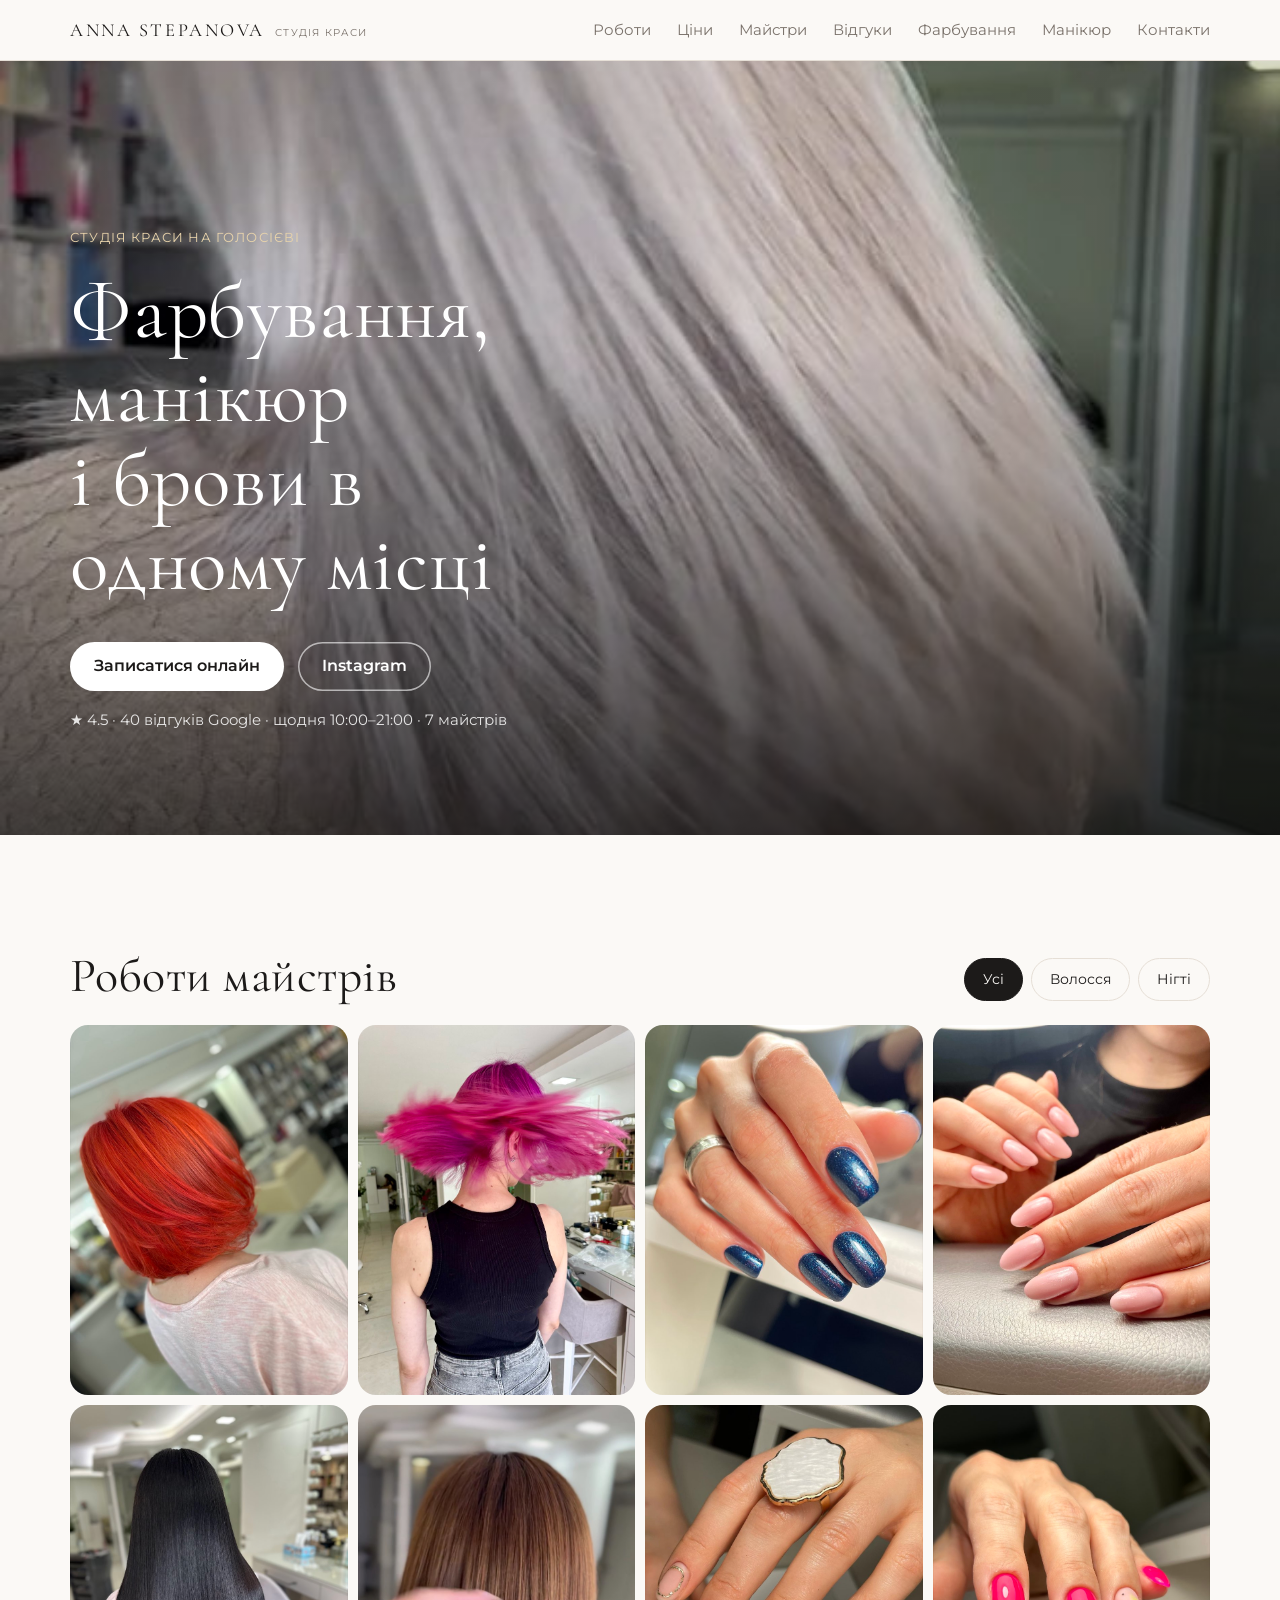
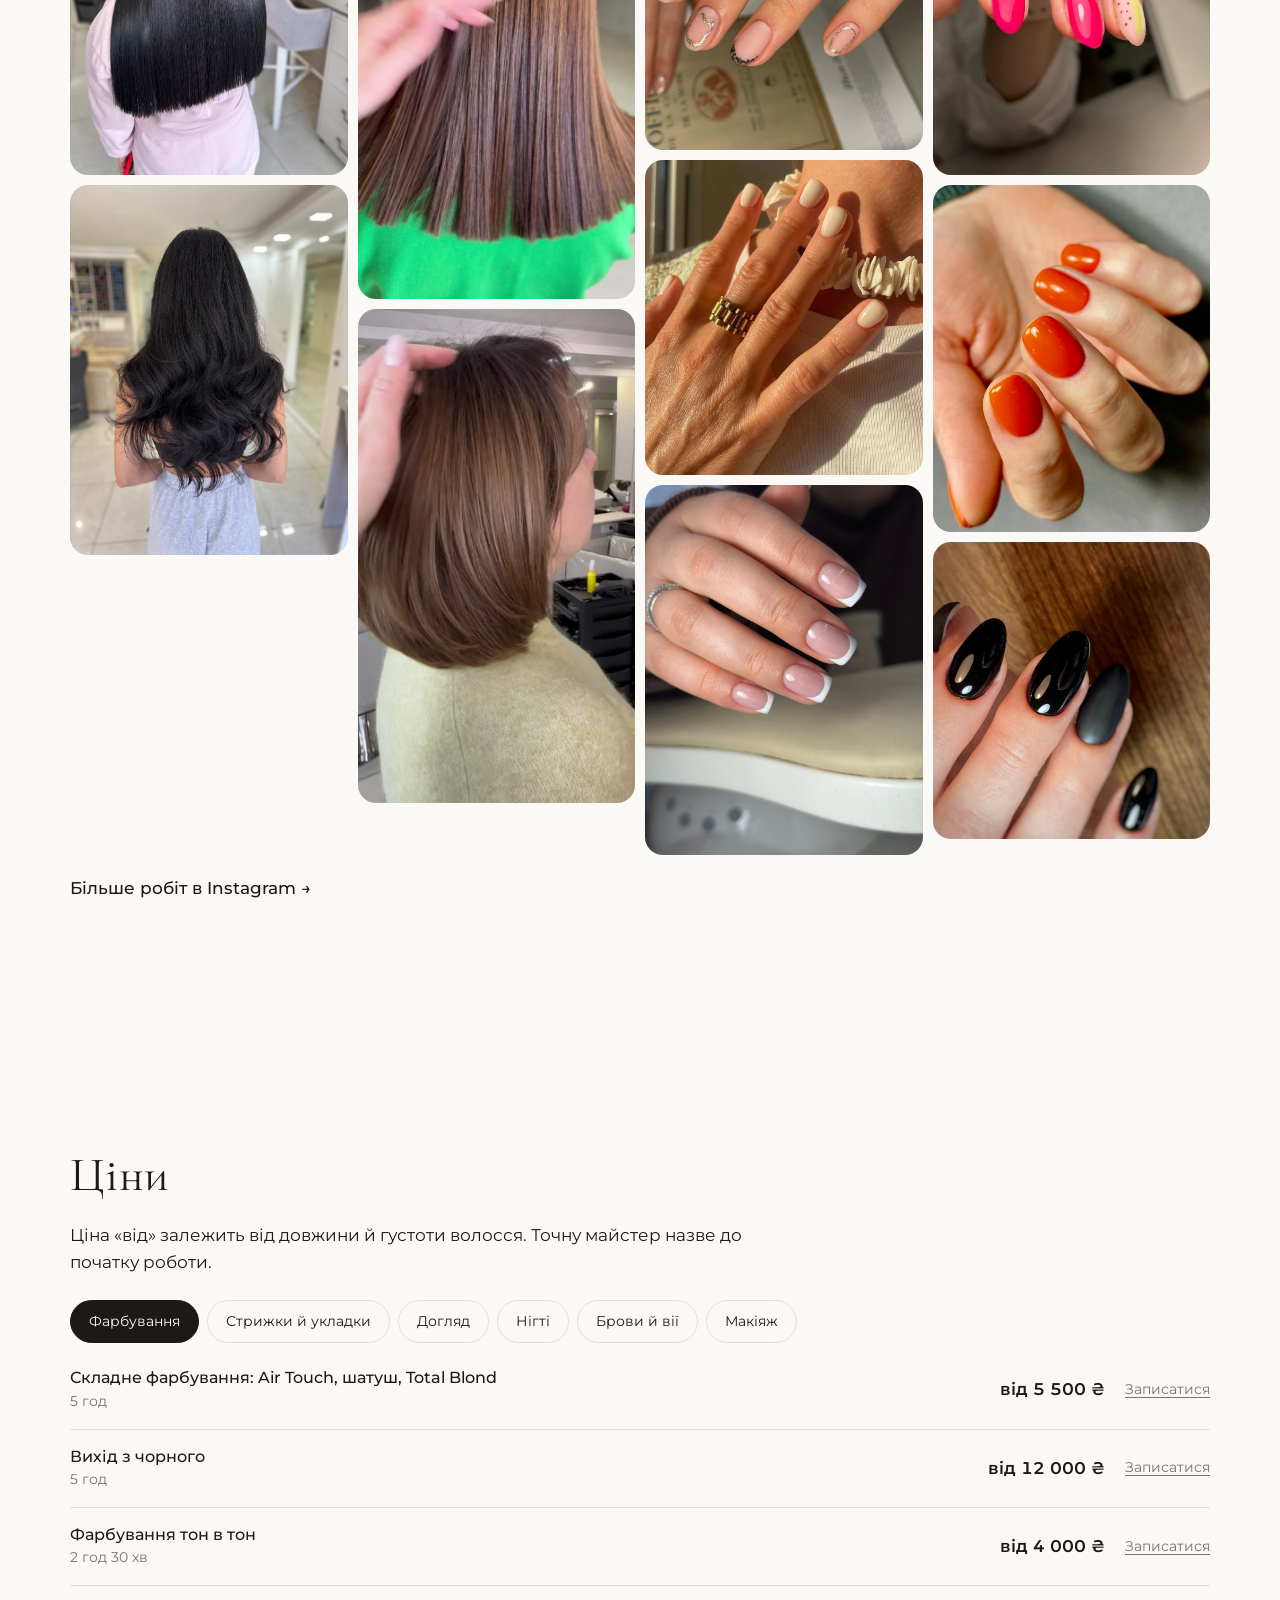
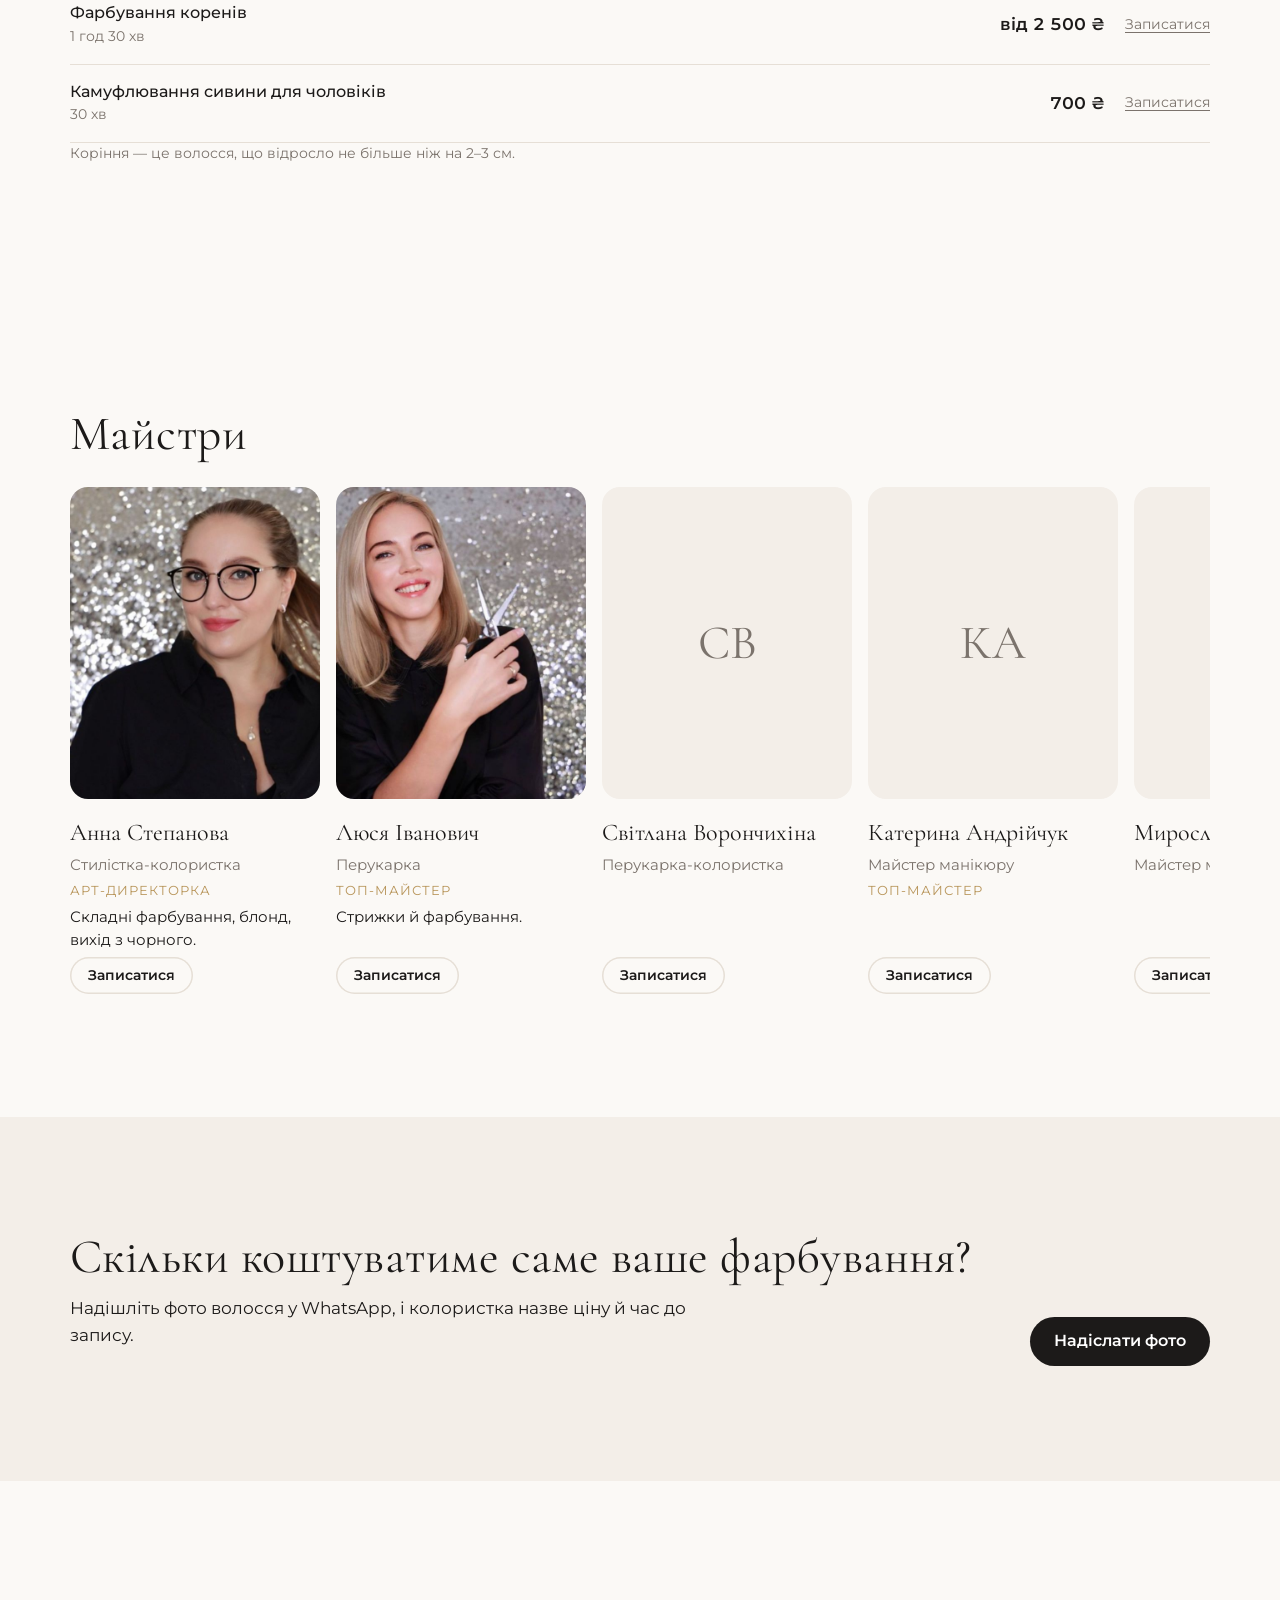
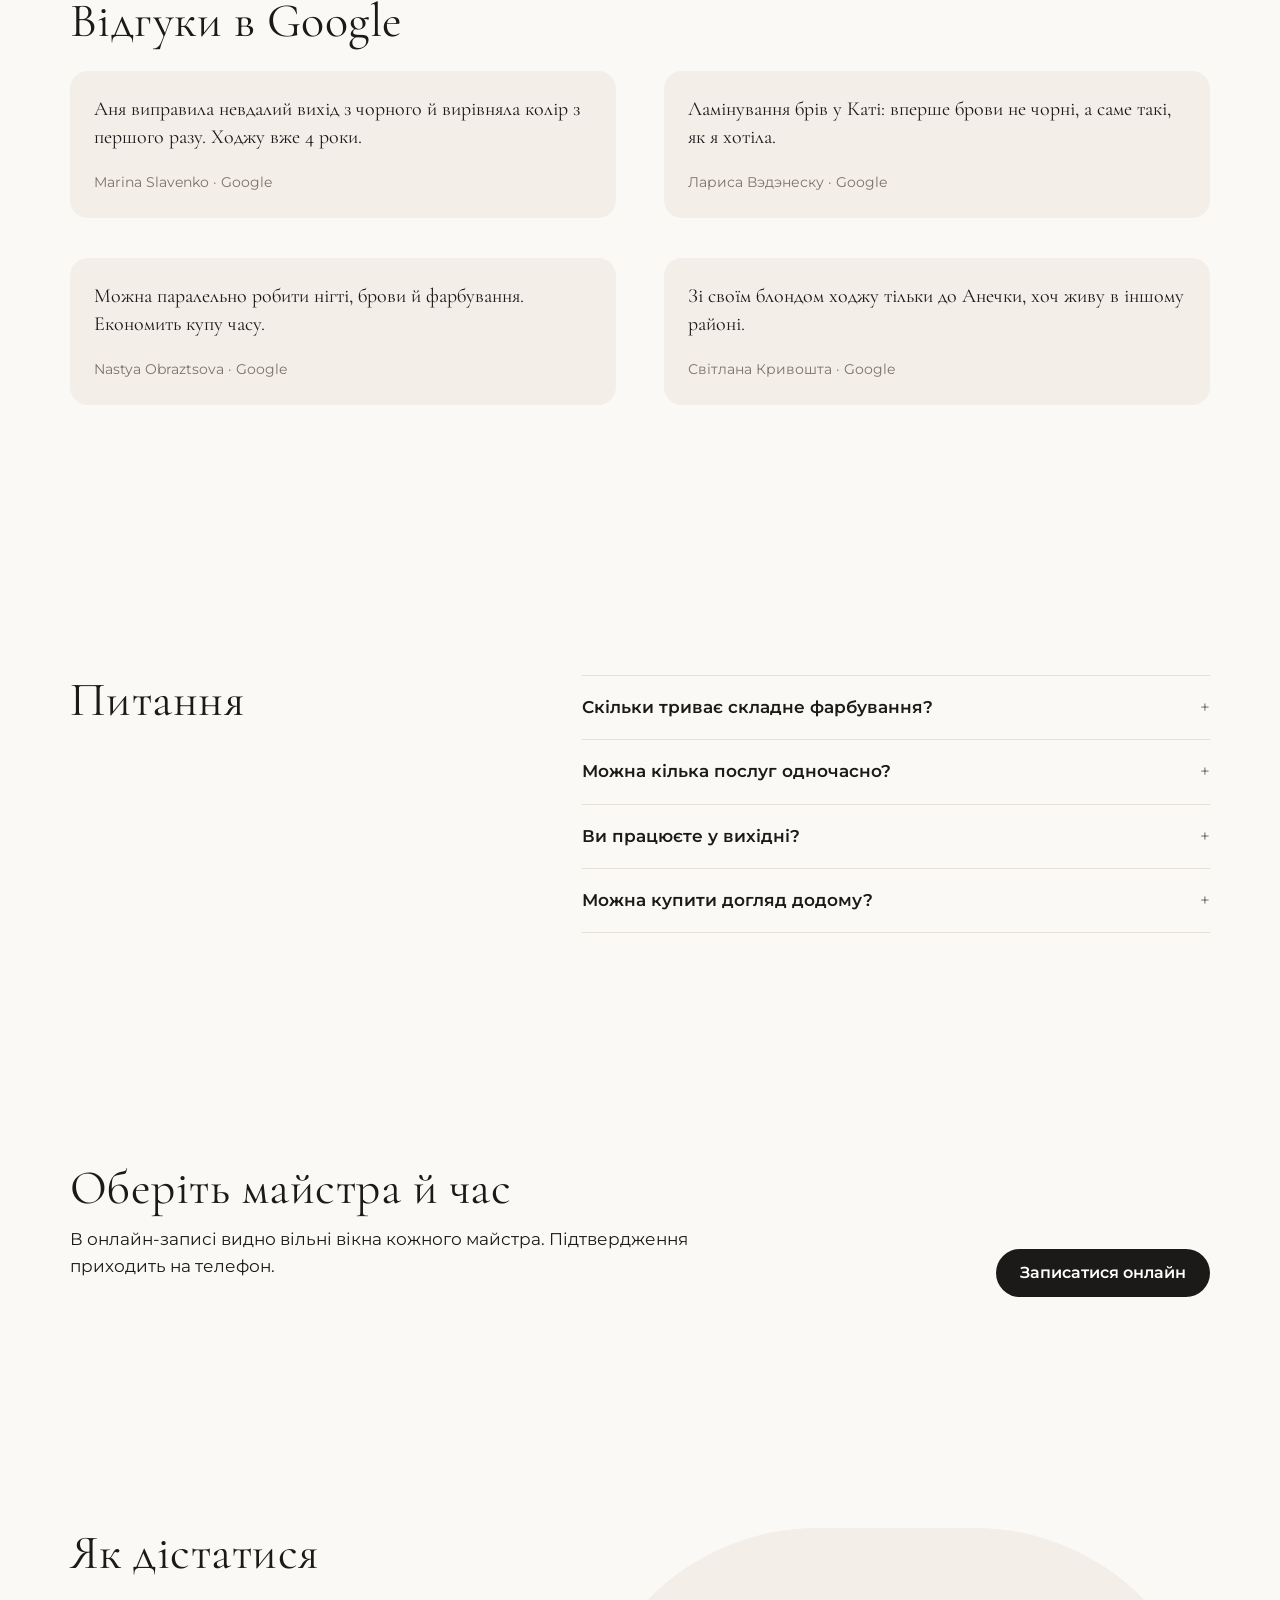
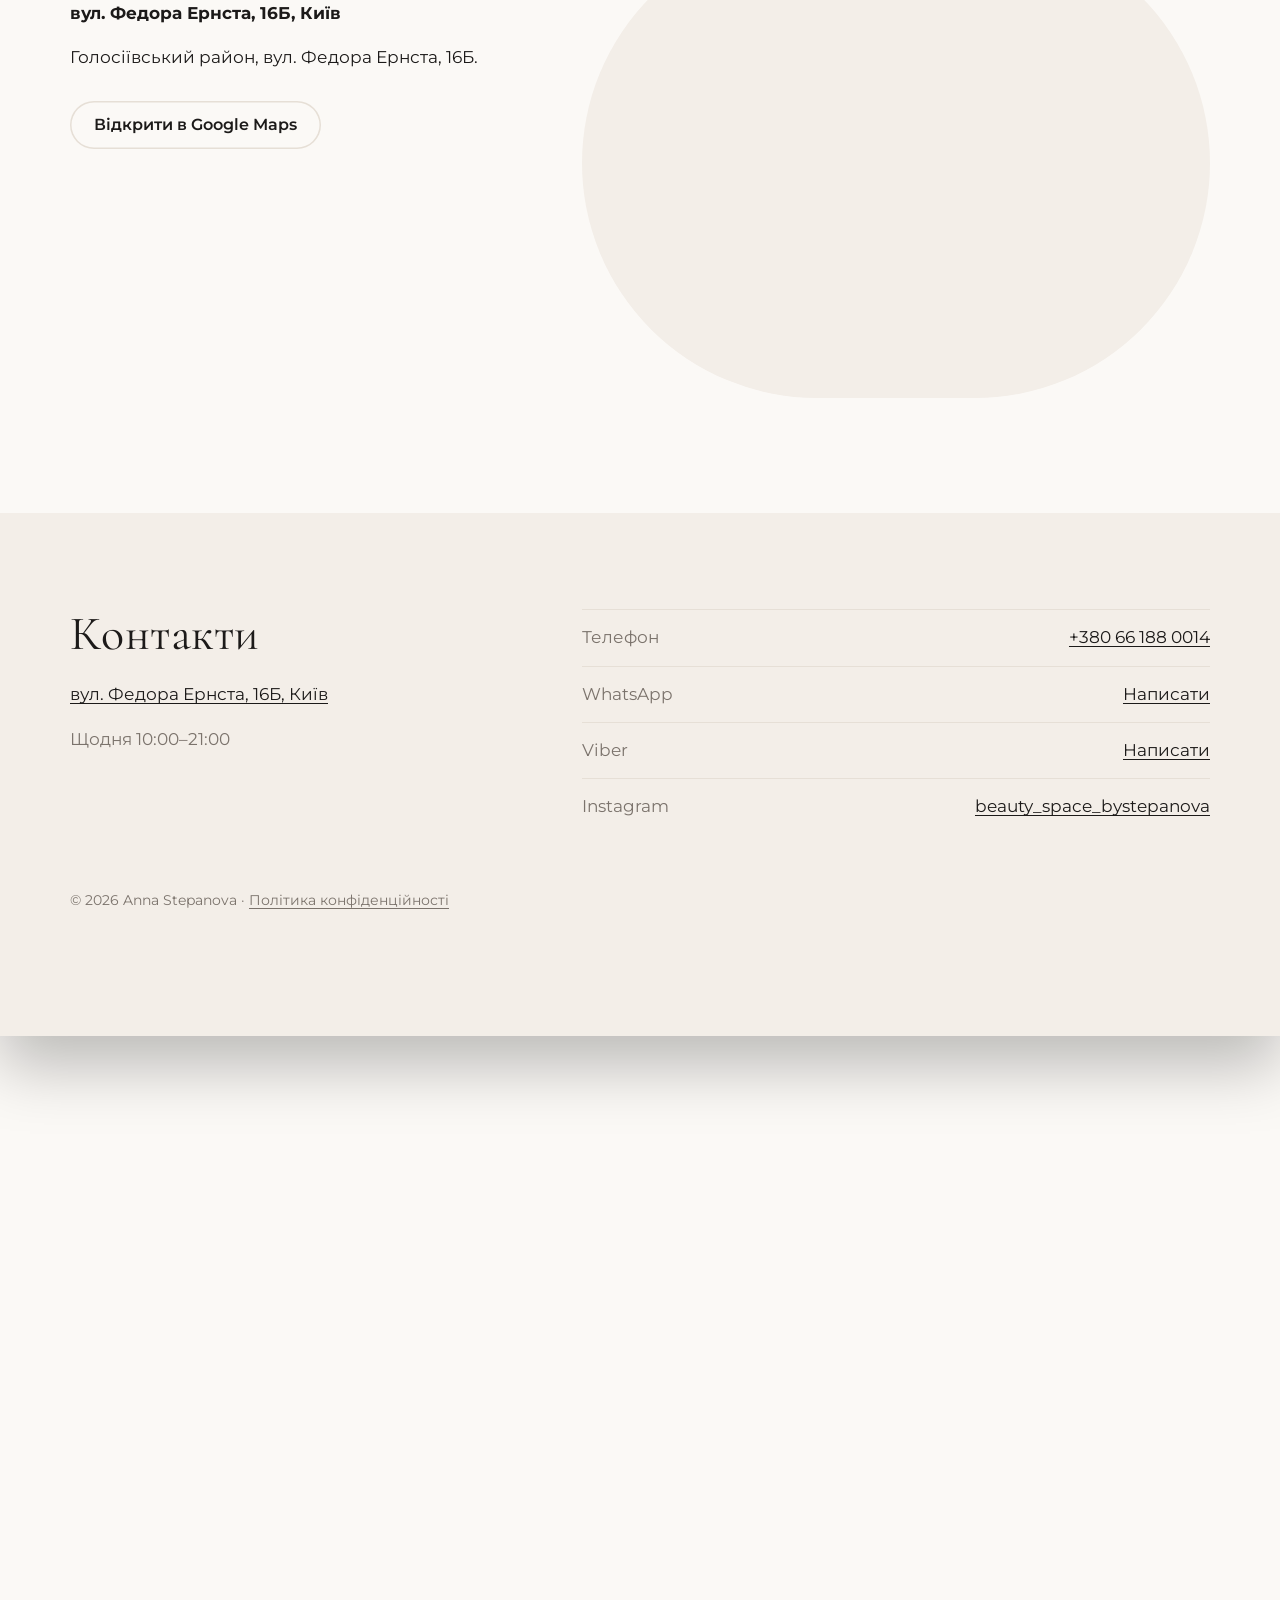
==== index.html @ 7d02b210 "Update site 2026-10-21" ====
<!doctype html>
<html lang="uk">
<head>
<meta charset="utf-8">
<meta name="viewport" content="width=device-width, initial-scale=1">

<title>Студія краси Anna Stepanova на Голосієві: фарбування, манікюр</title>
<meta name="description" content="Складне фарбування від 5 500 ₴, манікюр від 750 ₴, брови від 600 ₴. Раніше Beauty Space by Stepanova. Вул. Федора Ернста, 16Б, щодня 10–21.">
<meta name="robots" content="noindex">
<meta property="og:type" content="website">
<meta property="og:title" content="Студія краси Anna Stepanova на Голосієві: фарбування, манікюр">
<meta property="og:description" content="Складне фарбування від 5 500 ₴, манікюр від 750 ₴, брови від 600 ₴. Раніше Beauty Space by Stepanova. Вул. Федора Ернста, 16Б, щодня 10–21.">
<meta property="og:image" content="https://vibecoder-bulavin.github.io/beauty-space-stepanova/assets/hero-blond.jpg">
<link rel="icon" href="data:image/svg+xml,%3Csvg%20xmlns%3D%27http%3A//www.w3.org/2000/svg%27%20viewBox%3D%270%200%2064%2064%27%3E%3Crect%20width%3D%2764%27%20height%3D%2764%27%20rx%3D%2712%27%20fill%3D%27%231c1a19%27/%3E%3Ctext%20x%3D%2732%27%20y%3D%2744%27%20font-size%3D%2736%27%20text-anchor%3D%27middle%27%20fill%3D%27white%27%20font-family%3D%27Georgia%2Cserif%27%3EA%3C/text%3E%3C/svg%3E">
<link rel="preconnect" href="https://fonts.googleapis.com">
<link rel="preconnect" href="https://fonts.gstatic.com" crossorigin>
<link rel="stylesheet" href="https://fonts.googleapis.com/css2?family=Cormorant+Garamond:ital,wght@0,400;0,500;1,400&family=Montserrat:wght@400;500;600&display=swap">
<link rel="stylesheet" href="style.css">
<script type="application/ld+json">{"@context": "https://schema.org", "@type": "BeautySalon", "name": "Anna Stepanova", "url": "https://vibecoder-bulavin.github.io/beauty-space-stepanova/", "telephone": "+380 66 188 0014", "priceRange": "₴₴", "image": "https://vibecoder-bulavin.github.io/beauty-space-stepanova/assets/hero-blond.jpg", "address": {"@type": "PostalAddress", "streetAddress": "вул. Федора Ернста, 16Б", "addressLocality": "Київ", "addressCountry": "UA"}, "geo": {"@type": "GeoCoordinates", "latitude": 50.4165547, "longitude": 30.4634382}, "openingHours": ["Mo-Su 10:00-21:00"], "hasMap": "https://maps.google.com/?cid=15371598958105945912", "sameAs": ["https://www.instagram.com/beauty_space_bystepanova/"], "aggregateRating": {"@type": "AggregateRating", "ratingValue": 4.5, "reviewCount": 40}, "hasOfferCatalog": {"@type": "OfferCatalog", "name": "Anna Stepanova", "itemListElement": [{"@type": "Offer", "itemOffered": {"@type": "Service", "name": "Складне фарбування: Air Touch, шатуш, Total Blond"}, "description": "від 5 500 ₴"}, {"@type": "Offer", "itemOffered": {"@type": "Service", "name": "Вихід з чорного"}, "description": "від 12 000 ₴"}, {"@type": "Offer", "itemOffered": {"@type": "Service", "name": "Фарбування тон в тон"}, "description": "від 4 000 ₴"}, {"@type": "Offer", "itemOffered": {"@type": "Service", "name": "Фарбування коренів"}, "description": "від 2 500 ₴"}, {"@type": "Offer", "itemOffered": {"@type": "Service", "name": "Камуфлювання сивини для чоловіків"}, "description": "700 ₴"}, {"@type": "Offer", "itemOffered": {"@type": "Service", "name": "Жіноча стрижка"}, "description": "від 1 600 ₴"}, {"@type": "Offer", "itemOffered": {"@type": "Service", "name": "Укладка"}, "description": "від 1 200 ₴"}, {"@type": "Offer", "itemOffered": {"@type": "Service", "name": "Чоловіча стрижка"}, "description": "від 1 000 ₴"}, {"@type": "Offer", "itemOffered": {"@type": "Service", "name": "Дитяча стрижка"}, "description": "від 800 ₴"}, {"@type": "Offer", "itemOffered": {"@type": "Service", "name": "Стрижка чубчика"}, "description": "500 ₴"}, {"@type": "Offer", "itemOffered": {"@type": "Service", "name": "Кератинове вирівнювання"}, "description": "від 4 500 ₴"}, {"@type": "Offer", "itemOffered": {"@type": "Service", "name": "Догляд"}, "description": "від 2 600 ₴"}, {"@type": "Offer", "itemOffered": {"@type": "Service", "name": "Догляд: довжина + шкіра голови"}, "description": "від 2 500 ₴"}, {"@type": "Offer", "itemOffered": {"@type": "Service", "name": "Манікюр комплекс з покриттям"}, "description": "від 1 100 ₴"}, {"@type": "Offer", "itemOffered": {"@type": "Service", "name": "Манікюр"}, "description": "750 ₴"}, {"@type": "Offer", "itemOffered": {"@type": "Service", "name": "Чоловічий манікюр"}, "description": "від 800 ₴"}, {"@type": "Offer", "itemOffered": {"@type": "Service", "name": "Нарощення нігтів"}, "description": "від 1 400 ₴"}, {"@type": "Offer", "itemOffered": {"@type": "Service", "name": "Корекція нарощених нігтів"}, "description": "від 1 300 ₴"}, {"@type": "Offer", "itemOffered": {"@type": "Service", "name": "Покриття гель-лаком"}, "description": "400 ₴"}, {"@type": "Offer", "itemOffered": {"@type": "Service", "name": "Френч або лунки"}, "description": "від 300 ₴"}, {"@type": "Offer", "itemOffered": {"@type": "Service", "name": "SPA-догляд для рук або ніг"}, "description": "від 400 ₴"}, {"@type": "Offer", "itemOffered": {"@type": "Service", "name": "Ламінування та фарбування брів"}, "description": "1 300 ₴"}, {"@type": "Offer", "itemOffered": {"@type": "Service", "name": "Корекція та фарбування брів"}, "description": "1 000 ₴"}, {"@type": "Offer", "itemOffered": {"@type": "Service", "name": "Корекція брів"}, "description": "600 ₴"}, {"@type": "Offer", "itemOffered": {"@type": "Service", "name": "Ламінування вій"}, "description": "1 300 ₴"}, {"@type": "Offer", "itemOffered": {"@type": "Service", "name": "Фарбування вій"}, "description": "700 ₴"}, {"@type": "Offer", "itemOffered": {"@type": "Service", "name": "Корекція ниткою, все обличчя"}, "description": "700 ₴"}, {"@type": "Offer", "itemOffered": {"@type": "Service", "name": "Макіяж"}, "description": "1 700 ₴"}]}}</script>
</head>
<body class="p-beauty m-seo for-sale">
<div class="site">
<header class="top"><div class="wrap bar">
<a class="logo" href="./">Anna Stepanova<small>студія краси</small></a>
<nav><a href="#roboty">Роботи</a><a href="#ceny">Ціни</a><a href="#maistry">Майстри</a><a href="#vidguky">Відгуки</a><a href="farbuvannia/">Фарбування</a><a href="manikiur/">Манікюр</a><a href="#contacts">Контакти</a></nav>
</div></header>
<main>
<section class="hero hero-full"><img src="assets/hero-blond.jpg" alt="Anna Stepanova" fetchpriority="high" class="bg"><div class="wrap"><p class="kicker">Студія краси на Голосієві</p><h1>Фарбування, манікюр і брови в одному місці</h1><div class="actions"><a href="https://booking.easyweek.com.ua/beauty-space-by-stepanova-3" class="btn" target="_blank" rel="noopener" data-goal="booking">Записатися онлайн</a><a href="https://www.instagram.com/beauty_space_bystepanova/" class="btn ghost" target="_blank" rel="noopener">Instagram</a></div><p class="trust"><a href="https://maps.google.com/?cid=15371598958105945912" target="_blank" rel="noopener">★ 4.5 · 40 відгуків Google</a> · щодня 10:00–21:00 · 7 майстрів</p></div></section><section id="roboty" class="s-portfolio"><div class="wrap"><div class="phead"><h2>Роботи майстрів</h2><div class="chips" data-chips><button type="button" class="chip on" data-filter="*">Усі</button><button type="button" class="chip" data-filter="0">Волосся</button><button type="button" class="chip" data-filter="1">Нігті</button></div></div><div class="portfolio" data-portfolio><figure data-cat="0"><img src="assets/hair-copper.jpg" alt="Волосся" loading="lazy" decoding="async"></figure><figure data-cat="0"><img src="assets/hair-black.jpg" alt="Волосся" loading="lazy" decoding="async"></figure><figure data-cat="0"><img src="assets/hair-waves.jpg" alt="Волосся" loading="lazy" decoding="async"></figure><figure data-cat="0"><img src="assets/hair-pink.jpg" alt="Волосся" loading="lazy" decoding="async"></figure><figure data-cat="0"><img src="assets/hair-brown.jpg" alt="Волосся" loading="lazy" decoding="async"></figure><figure data-cat="0"><img src="assets/hair-bob.jpg" alt="Волосся" loading="lazy" decoding="async"></figure><figure data-cat="1"><img src="assets/nails-navy.jpg" alt="Нігті" loading="lazy" decoding="async"></figure><figure data-cat="1"><img src="assets/nails-gold.jpg" alt="Нігті" loading="lazy" decoding="async"></figure><figure data-cat="1"><img src="assets/nails-milk.jpg" alt="Нігті" loading="lazy" decoding="async"></figure><figure data-cat="1"><img src="assets/nails-french.jpg" alt="Нігті" loading="lazy" decoding="async"></figure><figure data-cat="1"><img src="assets/nails-nude.jpg" alt="Нігті" loading="lazy" decoding="async"></figure><figure data-cat="1"><img src="assets/nails-pink.jpg" alt="Нігті" loading="lazy" decoding="async"></figure><figure data-cat="1"><img src="assets/nails-orange.jpg" alt="Нігті" loading="lazy" decoding="async"></figure><figure data-cat="1"><img src="assets/nails-black.jpg" alt="Нігті" loading="lazy" decoding="async"></figure></div><p class="more"><a href="https://www.instagram.com/beauty_space_bystepanova/" target="_blank" rel="noopener">Більше робіт в Instagram →</a></p></div></section><section id="ceny" class="s-pricetabs"><div class="wrap"><h2>Ціни</h2><div class="prose"><p>Ціна «від» залежить від довжини й густоти волосся. Точну майстер назве до початку роботи.</p></div><div class="tabs" data-tabs><button type="button" class="tab on" data-tab="0">Фарбування</button><button type="button" class="tab" data-tab="1">Стрижки й укладки</button><button type="button" class="tab" data-tab="2">Догляд</button><button type="button" class="tab" data-tab="3">Нігті</button><button type="button" class="tab" data-tab="4">Брови й вії</button><button type="button" class="tab" data-tab="5">Макіяж</button></div><div class="panel" data-panel="0"><ul class="plist"><li><div><h3>Складне фарбування: Air Touch, шатуш, Total Blond</h3><p>5 год</p></div><span class="price">від 5 500 ₴</span><a href="https://booking.easyweek.com.ua/beauty-space-by-stepanova-3" class="rowbook" target="_blank" rel="noopener" data-goal="booking">Записатися</a></li><li><div><h3>Вихід з чорного</h3><p>5 год</p></div><span class="price">від 12 000 ₴</span><a href="https://booking.easyweek.com.ua/beauty-space-by-stepanova-3" class="rowbook" target="_blank" rel="noopener" data-goal="booking">Записатися</a></li><li><div><h3>Фарбування тон в тон</h3><p>2 год 30 хв</p></div><span class="price">від 4 000 ₴</span><a href="https://booking.easyweek.com.ua/beauty-space-by-stepanova-3" class="rowbook" target="_blank" rel="noopener" data-goal="booking">Записатися</a></li><li><div><h3>Фарбування коренів</h3><p>1 год 30 хв</p></div><span class="price">від 2 500 ₴</span><a href="https://booking.easyweek.com.ua/beauty-space-by-stepanova-3" class="rowbook" target="_blank" rel="noopener" data-goal="booking">Записатися</a></li><li><div><h3>Камуфлювання сивини для чоловіків</h3><p>30 хв</p></div><span class="price">700 ₴</span><a href="https://booking.easyweek.com.ua/beauty-space-by-stepanova-3" class="rowbook" target="_blank" rel="noopener" data-goal="booking">Записатися</a></li></ul><p class="small muted">Коріння — це волосся, що відросло не більше ніж на 2–3 см.</p></div><div class="panel" data-panel="1" hidden><ul class="plist"><li><div><h3>Жіноча стрижка</h3><p>1 год</p></div><span class="price">від 1 600 ₴</span><a href="https://booking.easyweek.com.ua/beauty-space-by-stepanova-3" class="rowbook" target="_blank" rel="noopener" data-goal="booking">Записатися</a></li><li><div><h3>Укладка</h3><p></p></div><span class="price">від 1 200 ₴</span><a href="https://booking.easyweek.com.ua/beauty-space-by-stepanova-3" class="rowbook" target="_blank" rel="noopener" data-goal="booking">Записатися</a></li><li><div><h3>Чоловіча стрижка</h3><p>1 год</p></div><span class="price">від 1 000 ₴</span><a href="https://booking.easyweek.com.ua/beauty-space-by-stepanova-3" class="rowbook" target="_blank" rel="noopener" data-goal="booking">Записатися</a></li><li><div><h3>Дитяча стрижка</h3><p></p></div><span class="price">від 800 ₴</span><a href="https://booking.easyweek.com.ua/beauty-space-by-stepanova-3" class="rowbook" target="_blank" rel="noopener" data-goal="booking">Записатися</a></li><li><div><h3>Стрижка чубчика</h3><p>30 хв</p></div><span class="price">500 ₴</span><a href="https://booking.easyweek.com.ua/beauty-space-by-stepanova-3" class="rowbook" target="_blank" rel="noopener" data-goal="booking">Записатися</a></li></ul></div><div class="panel" data-panel="2" hidden><ul class="plist"><li><div><h3>Кератинове вирівнювання</h3><p>2 год</p></div><span class="price">від 4 500 ₴</span><a href="https://booking.easyweek.com.ua/beauty-space-by-stepanova-3" class="rowbook" target="_blank" rel="noopener" data-goal="booking">Записатися</a></li><li><div><h3>Догляд</h3><p>1 год 30 хв</p></div><span class="price">від 2 600 ₴</span><a href="https://booking.easyweek.com.ua/beauty-space-by-stepanova-3" class="rowbook" target="_blank" rel="noopener" data-goal="booking">Записатися</a></li><li><div><h3>Догляд: довжина + шкіра голови</h3><p>2 год</p></div><span class="price">від 2 500 ₴</span><a href="https://booking.easyweek.com.ua/beauty-space-by-stepanova-3" class="rowbook" target="_blank" rel="noopener" data-goal="booking">Записатися</a></li></ul></div><div class="panel" data-panel="3" hidden><ul class="plist"><li><div><h3>Манікюр комплекс з покриттям</h3><p>2 год</p></div><span class="price">від 1 100 ₴</span><a href="https://booking.easyweek.com.ua/beauty-space-by-stepanova-3" class="rowbook" target="_blank" rel="noopener" data-goal="booking">Записатися</a></li><li><div><h3>Манікюр</h3><p>1 год</p></div><span class="price">750 ₴</span><a href="https://booking.easyweek.com.ua/beauty-space-by-stepanova-3" class="rowbook" target="_blank" rel="noopener" data-goal="booking">Записатися</a></li><li><div><h3>Чоловічий манікюр</h3><p>1 год</p></div><span class="price">від 800 ₴</span><a href="https://booking.easyweek.com.ua/beauty-space-by-stepanova-3" class="rowbook" target="_blank" rel="noopener" data-goal="booking">Записатися</a></li><li><div><h3>Нарощення нігтів</h3><p>2 год 30 хв</p></div><span class="price">від 1 400 ₴</span><a href="https://booking.easyweek.com.ua/beauty-space-by-stepanova-3" class="rowbook" target="_blank" rel="noopener" data-goal="booking">Записатися</a></li><li><div><h3>Корекція нарощених нігтів</h3><p>2 год 30 хв</p></div><span class="price">від 1 300 ₴</span><a href="https://booking.easyweek.com.ua/beauty-space-by-stepanova-3" class="rowbook" target="_blank" rel="noopener" data-goal="booking">Записатися</a></li><li><div><h3>Покриття гель-лаком</h3><p>30 хв</p></div><span class="price">400 ₴</span><a href="https://booking.easyweek.com.ua/beauty-space-by-stepanova-3" class="rowbook" target="_blank" rel="noopener" data-goal="booking">Записатися</a></li><li><div><h3>Френч або лунки</h3><p>30 хв</p></div><span class="price">від 300 ₴</span><a href="https://booking.easyweek.com.ua/beauty-space-by-stepanova-3" class="rowbook" target="_blank" rel="noopener" data-goal="booking">Записатися</a></li><li><div><h3>SPA-догляд для рук або ніг</h3><p>30 хв</p></div><span class="price">від 400 ₴</span><a href="https://booking.easyweek.com.ua/beauty-space-by-stepanova-3" class="rowbook" target="_blank" rel="noopener" data-goal="booking">Записатися</a></li></ul></div><div class="panel" data-panel="4" hidden><ul class="plist"><li><div><h3>Ламінування та фарбування брів</h3><p>1 год</p></div><span class="price">1 300 ₴</span><a href="https://booking.easyweek.com.ua/beauty-space-by-stepanova-3" class="rowbook" target="_blank" rel="noopener" data-goal="booking">Записатися</a></li><li><div><h3>Корекція та фарбування брів</h3><p>40 хв</p></div><span class="price">1 000 ₴</span><a href="https://booking.easyweek.com.ua/beauty-space-by-stepanova-3" class="rowbook" target="_blank" rel="noopener" data-goal="booking">Записатися</a></li><li><div><h3>Корекція брів</h3><p>30 хв</p></div><span class="price">600 ₴</span><a href="https://booking.easyweek.com.ua/beauty-space-by-stepanova-3" class="rowbook" target="_blank" rel="noopener" data-goal="booking">Записатися</a></li><li><div><h3>Ламінування вій</h3><p>1 год</p></div><span class="price">1 300 ₴</span><a href="https://booking.easyweek.com.ua/beauty-space-by-stepanova-3" class="rowbook" target="_blank" rel="noopener" data-goal="booking">Записатися</a></li><li><div><h3>Фарбування вій</h3><p>20 хв</p></div><span class="price">700 ₴</span><a href="https://booking.easyweek.com.ua/beauty-space-by-stepanova-3" class="rowbook" target="_blank" rel="noopener" data-goal="booking">Записатися</a></li><li><div><h3>Корекція ниткою, все обличчя</h3><p>30 хв</p></div><span class="price">700 ₴</span><a href="https://booking.easyweek.com.ua/beauty-space-by-stepanova-3" class="rowbook" target="_blank" rel="noopener" data-goal="booking">Записатися</a></li></ul></div><div class="panel" data-panel="5" hidden><ul class="plist"><li><div><h3>Макіяж</h3><p>1 год</p></div><span class="price">1 700 ₴</span><a href="https://booking.easyweek.com.ua/beauty-space-by-stepanova-3" class="rowbook" target="_blank" rel="noopener" data-goal="booking">Записатися</a></li></ul></div></div></section><section id="maistry" class="s-masters"><div class="wrap"><h2>Майстри</h2><div class="prose"></div><div class="masters hscroll"><article class="master"><img src="assets/master-anna.jpg" alt="Анна Степанова" loading="lazy" decoding="async" class="portrait"><h3>Анна Степанова</h3><p class="muted">Стилістка-колористка</p><p class="mlevel">Арт-директорка</p><p>Складні фарбування, блонд, вихід з чорного.</p><a href="https://booking.easyweek.com.ua/beauty-space-by-stepanova-3" class="btn ghost small-btn" target="_blank" rel="noopener" data-goal="booking">Записатися</a></article><article class="master"><img src="assets/master-lyusia.jpg" alt="Люся Іванович" loading="lazy" decoding="async" class="portrait"><h3>Люся Іванович</h3><p class="muted">Перукарка</p><p class="mlevel">Топ-майстер</p><p>Стрижки й фарбування.</p><a href="https://booking.easyweek.com.ua/beauty-space-by-stepanova-3" class="btn ghost small-btn" target="_blank" rel="noopener" data-goal="booking">Записатися</a></article><article class="master"><div class="portrait ph">СВ</div><h3>Світлана Ворончихіна</h3><p class="muted">Перукарка-колористка</p><a href="https://booking.easyweek.com.ua/beauty-space-by-stepanova-3" class="btn ghost small-btn" target="_blank" rel="noopener" data-goal="booking">Записатися</a></article><article class="master"><div class="portrait ph">КА</div><h3>Катерина Андрійчук</h3><p class="muted">Майстер манікюру</p><p class="mlevel">Топ-майстер</p><a href="https://booking.easyweek.com.ua/beauty-space-by-stepanova-3" class="btn ghost small-btn" target="_blank" rel="noopener" data-goal="booking">Записатися</a></article><article class="master"><div class="portrait ph">МП</div><h3>Мирослава Прохода</h3><p class="muted">Майстер манікюру</p><a href="https://booking.easyweek.com.ua/beauty-space-by-stepanova-3" class="btn ghost small-btn" target="_blank" rel="noopener" data-goal="booking">Записатися</a></article><article class="master"><div class="portrait ph">КГ</div><h3>Катерина Гайдамака</h3><p class="muted">Бровистка</p><a href="https://booking.easyweek.com.ua/beauty-space-by-stepanova-3" class="btn ghost small-btn" target="_blank" rel="noopener" data-goal="booking">Записатися</a></article><article class="master"><div class="portrait ph">ОГ</div><h3>Олена Григорян</h3><p class="muted">Бровистка</p><a href="https://booking.easyweek.com.ua/beauty-space-by-stepanova-3" class="btn ghost small-btn" target="_blank" rel="noopener" data-goal="booking">Записатися</a></article></div></div></section><section id="cta" class="s-cta alt"><div class="wrap"><div class="cta"><div><h2>Скільки коштуватиме саме ваше фарбування?</h2><p>Надішліть фото волосся у WhatsApp, і колористка назве ціну й час до запису.</p></div><a href="https://wa.me/380661880014?text=%D0%94%D0%BE%D0%B1%D1%80%D0%B8%D0%B9%20%D0%B4%D0%B5%D0%BD%D1%8C!%20%D0%A5%D0%BE%D1%87%D1%83%20%D0%B4%D1%96%D0%B7%D0%BD%D0%B0%D1%82%D0%B8%D1%81%D1%8F%20%D1%86%D1%96%D0%BD%D1%83%20%D1%84%D0%B0%D1%80%D0%B1%D1%83%D0%B2%D0%B0%D0%BD%D0%BD%D1%8F%2C%20%D0%BD%D0%B0%D0%B4%D1%81%D0%B8%D0%BB%D0%B0%D1%8E%20%D1%84%D0%BE%D1%82%D0%BE." class="btn" target="_blank" rel="noopener" data-goal="whatsapp">Надіслати фото</a></div></div></section><section id="vidguky" class="s-reviews"><div class="wrap"><h2>Відгуки в Google</h2><div class="reviews"><blockquote><p>Аня виправила невдалий вихід з чорного й вирівняла колір з першого разу. Ходжу вже 4 роки.</p><footer>Marina Slavenko · Google</footer></blockquote><blockquote><p>Можна паралельно робити нігті, брови й фарбування. Економить купу часу.</p><footer>Nastya Obraztsova · Google</footer></blockquote><blockquote><p>Ламінування брів у Каті: вперше брови не чорні, а саме такі, як я хотіла.</p><footer>Лариса Вэдэнеску · Google</footer></blockquote><blockquote><p>Зі своїм блондом ходжу тільки до Анечки, хоч живу в іншому районі.</p><footer>Світлана Кривошта · Google</footer></blockquote></div></div></section><section id="faq" class="s-faq"><div class="wrap"><div class="two"><div><h2>Питання</h2></div><div class="faq"><details><summary>Скільки триває складне фарбування?</summary><p>Близько 5 годин. За цей час можна встигнути манікюр і брови в інших майстрів.</p></details><details><summary>Можна кілька послуг одночасно?</summary><p>Так, оберіть кілька послуг в онлайн-записі або напишіть нам, і ми складемо розклад.</p></details><details><summary>Ви працюєте у вихідні?</summary><p>Так, щодня з 10:00 до 21:00.</p></details><details><summary>Можна купити догляд додому?</summary><p>Так, майстер підбере професійний догляд під ваше волосся.</p></details></div></div></div></section><section id="cta" class="s-cta"><div class="wrap"><div class="cta"><div><h2>Оберіть майстра й час</h2><p>В онлайн-записі видно вільні вікна кожного майстра. Підтвердження приходить на телефон.</p></div><a href="https://booking.easyweek.com.ua/beauty-space-by-stepanova-3" class="btn" target="_blank" rel="noopener" data-goal="booking">Записатися онлайн</a></div></div></section><section id="map" class="s-map"><div class="wrap"><div class="two"><div><h2>Як дістатися</h2><p><strong>вул. Федора Ернста, 16Б, Київ</strong></p><p>Голосіївський район, вул. Федора Ернста, 16Б.</p><div class="actions"><a href="https://maps.google.com/?cid=15371598958105945912" class="btn ghost" target="_blank" rel="noopener">Відкрити в Google Maps</a></div></div><div class="map"><iframe src="https://www.google.com/maps?q=Anna%20Stepanova%2C%20%D0%B2%D1%83%D0%BB.%20%D0%A4%D0%B5%D0%B4%D0%BE%D1%80%D0%B0%20%D0%95%D1%80%D0%BD%D1%81%D1%82%D0%B0%2C%2016%D0%91%2C%20%D0%9A%D0%B8%D1%97%D0%B2&output=embed" loading="lazy" title="Карта" referrerpolicy="no-referrer-when-downgrade" allowfullscreen></iframe></div></div></div></section>
</main>
<footer id="contacts" class="foot"><div class="wrap"><div class="foot-grid"><div><h2>Контакти</h2><p><a href="https://maps.google.com/?cid=15371598958105945912" target="_blank" rel="noopener">вул. Федора Ернста, 16Б, Київ</a></p><p class="muted">Щодня 10:00–21:00</p></div><ul class="contacts"><li><span>Телефон</span><a href="tel:+380661880014" data-goal="phone">+380 66 188 0014</a></li><li><span>WhatsApp</span><a href="https://wa.me/380661880014" target="_blank" rel="noopener" data-goal="whatsapp">Написати</a></li><li><span>Viber</span><a href="viber://chat?number=%2B380661880014" data-goal="viber">Написати</a></li><li><span>Instagram</span><a href="https://www.instagram.com/beauty_space_bystepanova/" target="_blank" rel="noopener">beauty_space_bystepanova</a></li></ul></div><p class="muted small">© 2026 Anna Stepanova · <a href="privacy/">Політика конфіденційності</a></p></div></footer>
</div>
<aside class="pitch" id="pitch"><div class="wrap"><p class="kicker">Bulavin Studio</p><h2>Сайт зроблений у Bulavin Studio і він може стати вашим</h2><p>Перенесемо його на ваш домен, підключимо заявки й аналітику. Напишіть, і ми розповімо деталі.</p><a href="https://t.me/bulavin_design" class="btn" target="_blank" rel="noopener" data-goal="telegram">Обговорити сайт</a></div></aside>
<div class="mbar"><a href="https://booking.easyweek.com.ua/beauty-space-by-stepanova-3" class="btn" target="_blank" rel="noopener" data-goal="booking">Записатися онлайн</a></div>

<script type="application/json" id="cfg">{"wa": "380661880014", "msg": "Добрий день! Хочу записатися.", "page": "/", "brand": "Anna Stepanova", "t": {"err_name": "Вкажіть ім'я", "err_phone": "Перевірте номер телефону", "sending": "Надсилаємо…"}}</script>
<script src="site.js" defer></script>
</body>
</html>
---- style.css ----
:root{--bg:#fbf9f6;--surface:#f3eee8;--ink:#1c1a19;--muted:#7b736c;--line:#e6dfd6;--accent:#1c1a19;--accent-ink:#fff;--head:'Cormorant Garamond', Georgia, serif;--body:'Montserrat', system-ui, sans-serif;--hw:400;--ls:0.01em;--case:none;--r:999px;--rimg:18px;--gold:#b8955a}
*,*::before,*::after{box-sizing:border-box}
html{-webkit-text-size-adjust:100%;scroll-behavior:smooth;scroll-padding-top:20px}
body{margin:0;background:var(--bg);color:var(--ink);font:400 17px/1.6 var(--body);-webkit-font-smoothing:antialiased}
img{max-width:100%;display:block}
a{color:inherit;text-underline-offset:3px;text-decoration-thickness:1px}
h1,h2{font-family:var(--head);font-weight:var(--hw);letter-spacing:var(--ls);text-transform:var(--case);line-height:1.05;margin:0 0 .45em;text-wrap:balance}
h1{font-size:clamp(2.5rem,6.4vw,5rem)}
h2{font-size:clamp(1.9rem,3.8vw,3rem)}
h3{font-size:1.08rem;font-weight:600;line-height:1.35;margin:0 0 .3em}
p{margin:0 0 1em;max-width:62ch}
.muted{color:var(--muted)}
.small{font-size:.85rem}
.wrap{width:min(1140px,100% - 40px);margin-inline:auto}

/* шапка */
.top{border-bottom:1px solid var(--line)}
.bar{display:flex;align-items:center;justify-content:space-between;gap:24px;padding:18px 0}
.logo{font-family:var(--head);font-weight:var(--hw);font-size:1.45rem;text-decoration:none;line-height:1;display:flex;align-items:baseline;gap:10px}
.logo small{font-family:var(--body);font-size:.78rem;color:var(--muted);font-weight:400;letter-spacing:.02em}
nav{display:flex;gap:26px;font-size:.95rem}
nav a{text-decoration:none;color:var(--muted)}
nav a:hover{color:var(--ink)}

.btn{display:inline-block;padding:15px 24px;background:var(--accent);color:var(--accent-ink);text-decoration:none;border-radius:var(--r);font-weight:600;font-size:.97rem;line-height:1.2;transition:filter .15s}
.btn:hover{filter:brightness(.9)}

/* первый экран */
.hero-split{display:grid;grid-template-columns:1.15fr .85fr;gap:clamp(28px,5vw,80px);align-items:end;padding:clamp(48px,7vw,96px) 0 clamp(56px,8vw,112px)}
.hero-split.solo{grid-template-columns:1fr}
.hero-split.solo h1{max-width:16ch}
.hero-split img{width:100%;aspect-ratio:4/5;object-fit:cover;border-radius:var(--r)}
.kicker{font-size:.82rem;letter-spacing:.09em;text-transform:uppercase;color:var(--muted);margin-bottom:22px}
.lead{font-size:clamp(1.05rem,1.6vw,1.22rem);color:var(--muted);max-width:44ch}
.actions{margin-top:30px;display:flex;gap:14px;flex-wrap:wrap}
.hero-full{position:relative;min-height:min(86vh,820px);display:flex;align-items:flex-end;color:#fff}
.hero-full img.bg{position:absolute;inset:0;width:100%;height:100%;object-fit:cover}
.hero-full::after{content:"";position:absolute;inset:0;background:linear-gradient(to top,rgba(0,0,0,.72),rgba(0,0,0,.15) 65%)}
.hero-full .wrap{position:relative;z-index:1;padding:120px 0 clamp(48px,7vw,88px)}
.hero-full .kicker,.hero-full .lead{color:rgba(255,255,255,.82)}

/* разделы */
main>section:not(.hero){padding:clamp(64px,9vw,120px) 0;border-top:1px solid var(--line)}
section.alt{background:var(--surface);border-top-color:transparent}
.two{display:grid;grid-template-columns:5fr 7fr;gap:clamp(24px,5vw,88px);align-items:start}
.two>div:first-child{position:sticky;top:24px}
.prose img.cover{margin-top:28px;width:100%;aspect-ratio:3/2;object-fit:cover;border-radius:var(--r)}

.services{list-style:none;margin:0;padding:0;counter-reset:n}
.services li{counter-increment:n;display:grid;grid-template-columns:2.6rem 1fr auto;gap:18px;padding:22px 0;border-top:1px solid var(--line)}
.services li:last-child{border-bottom:1px solid var(--line)}
.services li::before{content:counter(n,decimal-leading-zero);color:var(--muted);font-size:.85rem;padding-top:3px;font-variant-numeric:tabular-nums}
.services p{color:var(--muted);margin:0;font-size:.97rem}
.price{font-weight:600;white-space:nowrap;font-variant-numeric:tabular-nums}

.facts{display:grid;grid-template-columns:repeat(auto-fit,minmax(180px,1fr));gap:32px}
.facts strong{display:block;font-family:var(--head);font-weight:var(--hw);font-size:clamp(2.2rem,4vw,3.2rem);line-height:1;letter-spacing:var(--ls);margin-bottom:10px}
.facts span{color:var(--muted);font-size:.95rem}

.steps{list-style:none;margin:28px 0 0;padding:0;display:grid;grid-template-columns:repeat(auto-fit,minmax(220px,1fr));gap:32px;counter-reset:n}
.steps li{counter-increment:n;border-top:2px solid var(--ink);padding-top:18px}
.steps li::before{content:counter(n);display:block;font-family:var(--head);font-size:1.6rem;margin-bottom:10px;color:var(--accent)}
.steps p{color:var(--muted);font-size:.97rem}

.gallery{display:grid;grid-template-columns:repeat(3,1fr);grid-auto-rows:1fr;gap:8px;margin-top:24px}
.gallery img{width:100%;height:100%;aspect-ratio:1;object-fit:cover}
.gallery img:first-child{grid-column:span 2;grid-row:span 2}

.reviews{columns:2 320px;column-gap:48px;margin-top:24px}
.reviews blockquote{break-inside:avoid;margin:0 0 40px;padding-top:20px;border-top:1px solid var(--line)}
.reviews blockquote p{font-size:1.06rem}
.reviews footer{color:var(--muted);font-size:.9rem}

.faq details{border-top:1px solid var(--line);padding:18px 0}
.faq details:last-child{border-bottom:1px solid var(--line)}
.faq summary{cursor:pointer;font-weight:600;list-style:none;display:flex;justify-content:space-between;gap:20px}
.faq summary::after{content:"+";color:var(--muted);font-weight:400}
.faq details[open] summary::after{content:"−"}
.faq details p{color:var(--muted);margin:12px 0 0}

.cta{display:flex;justify-content:space-between;align-items:end;gap:32px;flex-wrap:wrap}
.cta h2{margin-bottom:.25em}

/* подвал */
.foot{background:var(--surface);padding:clamp(56px,8vw,96px) 0 110px}
.foot-grid{display:grid;grid-template-columns:5fr 7fr;gap:clamp(24px,5vw,88px);margin-bottom:56px}
.contacts{list-style:none;margin:0;padding:0}
.contacts li{display:flex;justify-content:space-between;gap:20px;padding:14px 0;border-top:1px solid var(--line)}
.contacts span{color:var(--muted)}

[hidden]{display:none!important}
.btn.ghost{background:transparent;color:var(--ink);box-shadow:inset 0 0 0 1.5px var(--line)}
.btn.ghost:hover{filter:none;box-shadow:inset 0 0 0 1.5px var(--ink)}
.hero-full .btn.ghost{color:#fff}
.note{margin-top:14px;font-size:.9rem;color:var(--muted)}
.trust{margin-top:18px;font-size:.92rem}
.trust a{text-decoration:none}
.hero-full .note,.hero-full .trust{color:rgba(255,255,255,.85)}

/* боль */
.pain{list-style:none;margin:0;padding:0}
.pain li{padding:18px 0 18px 34px;border-top:1px solid var(--line);position:relative;font-size:1.05rem}
.pain li:last-child{border-bottom:1px solid var(--line)}
.pain li::before{content:"";position:absolute;left:4px;top:29px;width:14px;height:2px;background:var(--accent)}

/* оффер */
.offer{display:grid;grid-template-columns:7fr 5fr;gap:clamp(24px,5vw,80px);align-items:start}
.terms>div{padding:18px 0;border-top:1px solid var(--line)}
.terms span{display:block;font-size:.8rem;letter-spacing:.08em;text-transform:uppercase;color:var(--accent);margin-bottom:6px;font-weight:600}
.terms p{margin:0}

/* тарифы */
.plans{display:grid;grid-template-columns:repeat(auto-fit,minmax(250px,1fr));gap:16px;margin-top:28px;align-items:stretch}
.plan{position:relative;display:flex;flex-direction:column;padding:28px;border:1px solid var(--line);border-radius:var(--r)}
.plan.featured{border:2px solid var(--accent)}
.plan ul{list-style:none;padding:0;margin:0 0 24px;flex:1}
.plan li{padding:7px 0;border-top:1px solid var(--line);font-size:.95rem}
.plan .btn{text-align:center}
.plan-price{font-family:var(--head);font-weight:var(--hw);font-size:2rem;line-height:1.1;margin:.2em 0 .5em}
.badge{position:absolute;top:-12px;left:24px;background:var(--accent);color:var(--accent-ink);font-size:.75rem;font-weight:600;padding:4px 10px;border-radius:var(--r)}

/* кейсы */
.cases{display:grid;grid-template-columns:repeat(auto-fit,minmax(300px,1fr));gap:40px;margin-top:28px}
.pair{display:grid;grid-template-columns:1fr 1fr;gap:6px;margin-bottom:16px}
.pair figure{margin:0;position:relative}
.pair img{width:100%;aspect-ratio:3/4;object-fit:cover}
.pair figcaption{position:absolute;left:8px;top:8px;background:var(--bg);color:var(--ink);font-size:.75rem;padding:2px 8px}
.result{font-weight:600;color:var(--accent)}

/* автор */
.author{display:grid;grid-template-columns:5fr 7fr;gap:clamp(24px,5vw,80px);align-items:center}
.portrait{width:100%;aspect-ratio:4/5;object-fit:cover;border-radius:var(--r)}
.sign{font-family:var(--head);font-size:1.4rem;margin-top:20px}

/* квиз */
.quiz{border:1px solid var(--line);border-radius:var(--r);padding:clamp(20px,3vw,36px);background:var(--bg)}
.qstep{border:0;margin:0 0 24px;padding:0;min-width:0}
.quiz.js .qstep{margin:0}
.qstep legend{font-weight:600;font-size:1.15rem;margin-bottom:16px;padding:0}
.qstep legend small{display:block;font-weight:400;color:var(--muted);font-size:.8rem;margin-bottom:6px}
.opts{display:grid;gap:8px}
.opt{display:flex;align-items:center;gap:12px;padding:14px 16px;border:1px solid var(--line);border-radius:var(--r);cursor:pointer}
.opt:hover{border-color:var(--ink)}
.opt input{accent-color:var(--accent);width:18px;height:18px;margin:0}
.opt:has(input:checked){border-color:var(--accent);box-shadow:inset 0 0 0 1px var(--accent)}
.qstep.need .opts{outline:2px solid var(--accent);outline-offset:6px}
.qnav{display:flex;justify-content:space-between;gap:12px;margin-top:24px}
.quiz:not(.js) .qnav{display:none}
.qbonus{padding:12px 16px;background:var(--surface);border-left:3px solid var(--accent)}

/* карта */
.map{aspect-ratio:4/3;background:var(--surface);border-radius:var(--r);overflow:hidden}
.map iframe{width:100%;height:100%;border:0}
.map-load{width:100%;height:100%;border:0;background:var(--surface);color:var(--ink);font:inherit;font-weight:600;cursor:pointer}
.map-load:hover{background:var(--line)}

/* промокод */
.code{display:flex;align-items:center;gap:14px;margin:0}
.code span{color:var(--muted);font-size:.9rem}
.code strong{font-family:ui-monospace,Menlo,monospace;font-size:1.3rem;letter-spacing:.06em;padding:10px 18px;border:2px dashed var(--accent)}

/* cookies */
.consent{position:fixed;left:16px;right:16px;bottom:16px;z-index:20;max-width:560px;margin-left:auto;display:flex;align-items:center;gap:16px;flex-wrap:wrap;padding:16px 20px;background:var(--bg);color:var(--ink);border:1px solid var(--line);box-shadow:0 10px 30px rgba(0,0,0,.15);border-radius:var(--r);font-size:.92rem}
.consent p{margin:0;flex:1 1 240px}
.consent div{display:flex;gap:8px}
.consent .btn{padding:10px 16px}

/* мобильная кнопка */
.mbar{display:none}

@media (max-width:820px){
  body{font-size:16px}
  nav{display:none}
  .hero-split,.two,.foot-grid,.offer,.author{grid-template-columns:1fr}
  .consent{bottom:84px}
  .two>div:first-child{position:static}
  .hero-split img{aspect-ratio:4/3}
  .gallery{grid-template-columns:repeat(2,1fr)}
  .services li{grid-template-columns:1fr auto}
  .services li::before{display:none}
  .mbar{display:block;position:fixed;left:12px;right:12px;bottom:12px;z-index:10}
  .mbar .btn{display:block;text-align:center;box-shadow:0 6px 20px rgba(0,0,0,.18)}
}

/* заявки */
.fields{display:grid;grid-template-columns:1fr 1fr;gap:12px;margin:20px 0 12px}
.fields label{display:flex;flex-direction:column;gap:6px;font-size:.85rem;color:var(--muted)}
.fields label.full{grid-column:1/-1}
.fields input,.fields select{font:inherit;font-size:1rem;color:var(--ink);background:var(--bg);border:1px solid var(--line);border-radius:var(--r);padding:13px 14px;width:100%}
.fields input:focus,.fields select:focus{outline:2px solid var(--accent);outline-offset:0;border-color:transparent}
.btn.wide{width:100%;border:0;cursor:pointer;font-family:inherit}
.btn:disabled{opacity:.6;cursor:wait}
.ferr{color:#b3261e;font-size:.9rem;margin:0 0 10px}
.consent-note{margin:12px 0 0}
.leadform,.thanks{border:1px solid var(--line);border-radius:var(--r);padding:clamp(20px,3vw,36px);background:var(--bg)}
.thanks h3{font-size:1.3rem}
@media (max-width:520px){.fields{grid-template-columns:1fr}}

/* ---------- бьюти-блоки ---------- */
.small-btn{padding:10px 18px;font-size:.88rem}
.hscroll{display:grid;grid-auto-flow:column;grid-auto-columns:minmax(240px,1fr);gap:16px;overflow-x:auto;scroll-snap-type:x mandatory;padding-bottom:8px;scrollbar-width:thin}
.hscroll>*{scroll-snap-align:start}
.masters{margin-top:28px;grid-auto-columns:minmax(250px,1fr)}
.master{display:flex;flex-direction:column;gap:4px}
.master .portrait{width:100%;aspect-ratio:4/5;object-fit:cover;border-radius:var(--rimg);margin-bottom:14px}
.master .ph{display:flex;align-items:center;justify-content:center;background:var(--surface);color:var(--muted);font-family:var(--head);font-size:3rem}
.master h3{font-family:var(--head);font-weight:var(--hw);font-size:1.5rem;margin:0}
.master p{margin:0;font-size:.92rem}
.mlevel{color:var(--gold);font-size:.8rem!important;letter-spacing:.08em;text-transform:uppercase}
.mworks{display:grid;grid-template-columns:repeat(3,1fr);gap:4px;margin:12px 0}
.mworks img{aspect-ratio:1;object-fit:cover;border-radius:6px}
.master .btn{margin-top:auto;align-self:flex-start}

.phead{display:flex;justify-content:space-between;align-items:end;gap:20px;flex-wrap:wrap;margin-bottom:24px}
.phead h2{margin:0}
.chips,.tabs{display:flex;gap:8px;flex-wrap:wrap}
.chip,.tab{font:inherit;font-size:.9rem;padding:9px 18px;border-radius:999px;border:1px solid var(--line);background:transparent;color:var(--ink);cursor:pointer}
.chip.on,.tab.on{background:var(--ink);color:var(--bg);border-color:var(--ink)}
.portfolio{columns:4 220px;column-gap:10px}
.portfolio figure{margin:0 0 10px;break-inside:avoid}
.portfolio img{width:100%;border-radius:var(--rimg)}
.more{margin-top:20px}
.more a{text-decoration:none;font-weight:500}

.tabs{margin:24px 0 8px}
.plist{list-style:none;margin:0;padding:0}
.plist li{display:grid;grid-template-columns:1fr auto auto;align-items:center;gap:20px;padding:16px 0;border-bottom:1px solid var(--line)}
.plist h3{margin:0;font-weight:500;font-size:1rem}
.plist p{margin:2px 0 0;font-size:.85rem;color:var(--muted)}
.rowbook{font-size:.85rem;color:var(--muted)}
.rowbook:hover{color:var(--ink)}
.combos{display:grid;grid-template-columns:repeat(auto-fit,minmax(240px,1fr));gap:12px;margin-top:28px}
.combo{padding:22px;border-radius:var(--rimg);background:var(--surface)}
.combo h3{margin:0 0 4px}
.combo .price{display:block;margin-top:8px;color:var(--gold)}

.stds{display:grid;grid-template-columns:repeat(auto-fit,minmax(220px,1fr));gap:28px;margin-top:24px}
.std h3{font-family:var(--head);font-weight:var(--hw);font-size:1.35rem}
.std p{color:var(--muted);font-size:.95rem}
.brands{margin-top:32px;color:var(--muted)}
.brands strong{color:var(--ink);font-weight:500}

.strip{grid-auto-columns:minmax(280px,1fr);margin-top:24px}
.strip img{width:100%;aspect-ratio:4/5;object-fit:cover;border-radius:var(--rimg)}

.cert{display:flex;justify-content:space-between;align-items:center;gap:32px;flex-wrap:wrap;padding:clamp(28px,5vw,56px);border-radius:var(--rimg);background:var(--ink);color:var(--bg)}
.cert h2{color:var(--bg)}
.cert ul{list-style:none;padding:0;margin:0;display:flex;gap:10px;flex-wrap:wrap}
.cert li{border:1px solid rgba(255,255,255,.3);border-radius:999px;padding:6px 14px;font-size:.9rem}
.cert .btn{background:var(--bg);color:var(--ink)}

.ig{display:flex;justify-content:space-between;align-items:end;gap:24px;flex-wrap:wrap}
.iggrid{display:grid;grid-template-columns:repeat(6,1fr);gap:6px;margin-top:24px}
.iggrid img{aspect-ratio:1;object-fit:cover;border-radius:8px}

/* пресет beauty */
.p-beauty .logo{text-transform:uppercase;letter-spacing:.14em;font-size:1.15rem}
.p-beauty .logo small{text-transform:uppercase;letter-spacing:.12em;font-size:.65rem}
.p-beauty h1{font-weight:400;letter-spacing:.01em}
.p-beauty .kicker{color:var(--gold)}
.p-beauty .hero-full .kicker{color:#e9d4ab}
.p-beauty .hero-full h1{max-width:14ch}
.p-beauty main>section:not(.hero){border-top:0}
.p-beauty .hero-full .btn:not(.ghost){background:#fff;color:#1c1a19}
.p-beauty .hero-full .btn.ghost{box-shadow:inset 0 0 0 1.5px rgba(255,255,255,.6)}
.p-beauty .reviews blockquote{border-top:0;padding:24px;background:var(--surface);border-radius:var(--rimg)}
.p-beauty .reviews blockquote p{font-family:var(--head);font-size:1.25rem;line-height:1.4}

@media (max-width:820px){
  .portfolio{columns:2}
  .plist li{grid-template-columns:1fr auto;row-gap:6px}
  .rowbook{grid-column:1/-1}
  .iggrid{grid-template-columns:repeat(3,1fr)}
  .hscroll{grid-auto-columns:78%}
}

/* карта сразу видна */
.map iframe{display:block}

/* блок продажи: лежит под сайтом и открывается из-под футера */
.site{position:relative;z-index:1;background:var(--bg)}
.pitch{background:#111;color:#f4f1ec;padding:clamp(56px,9vw,110px) 0 clamp(90px,10vw,120px)}
.pitch .kicker{color:#c9a96e;margin-bottom:18px}
.pitch h2{color:#fff;font-size:clamp(2rem,4.6vw,3.6rem);max-width:20ch;margin-bottom:.4em}
.pitch p{color:rgba(244,241,236,.72);max-width:48ch;font-size:1.05rem}
.pitch .btn{margin-top:18px;background:#f4f1ec;color:#111}
.js-reveal .pitch{position:fixed;left:0;right:0;bottom:0;z-index:0}
.js-reveal .site{box-shadow:0 30px 60px rgba(0,0,0,.25)}
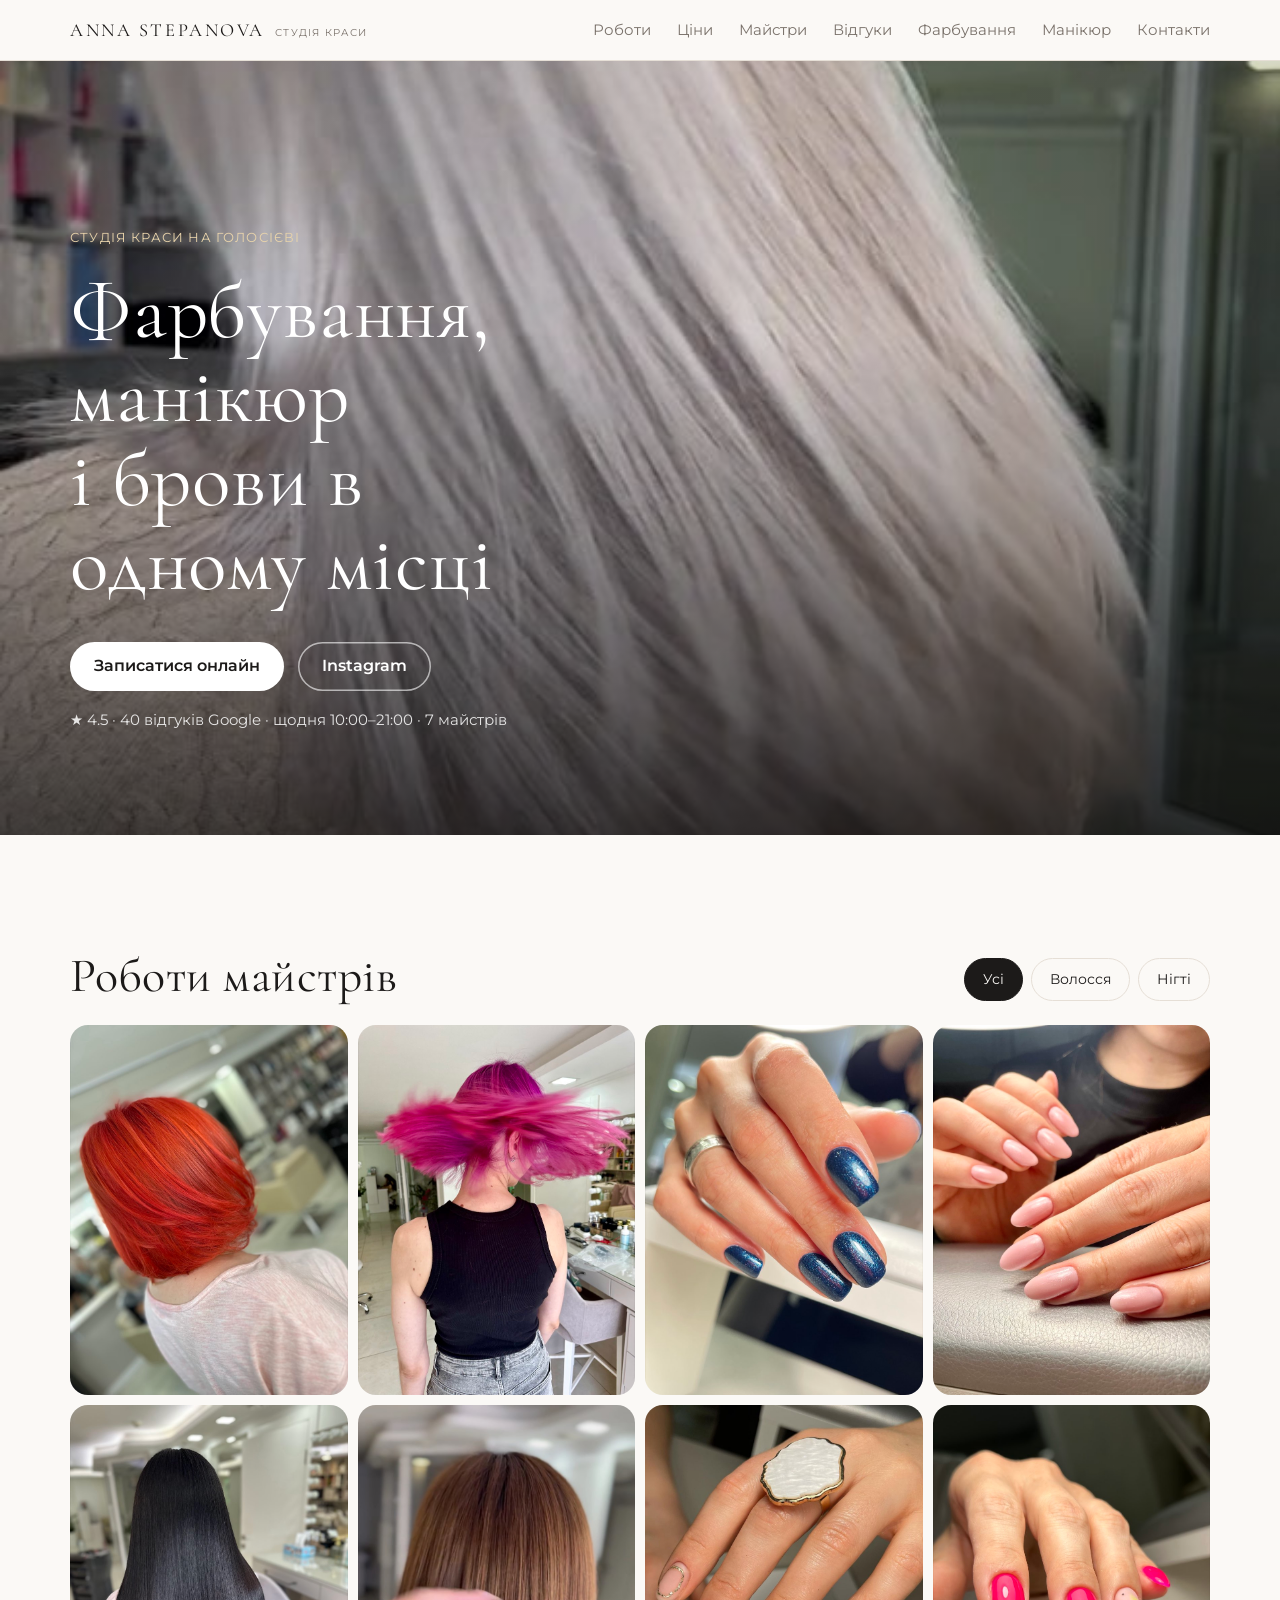
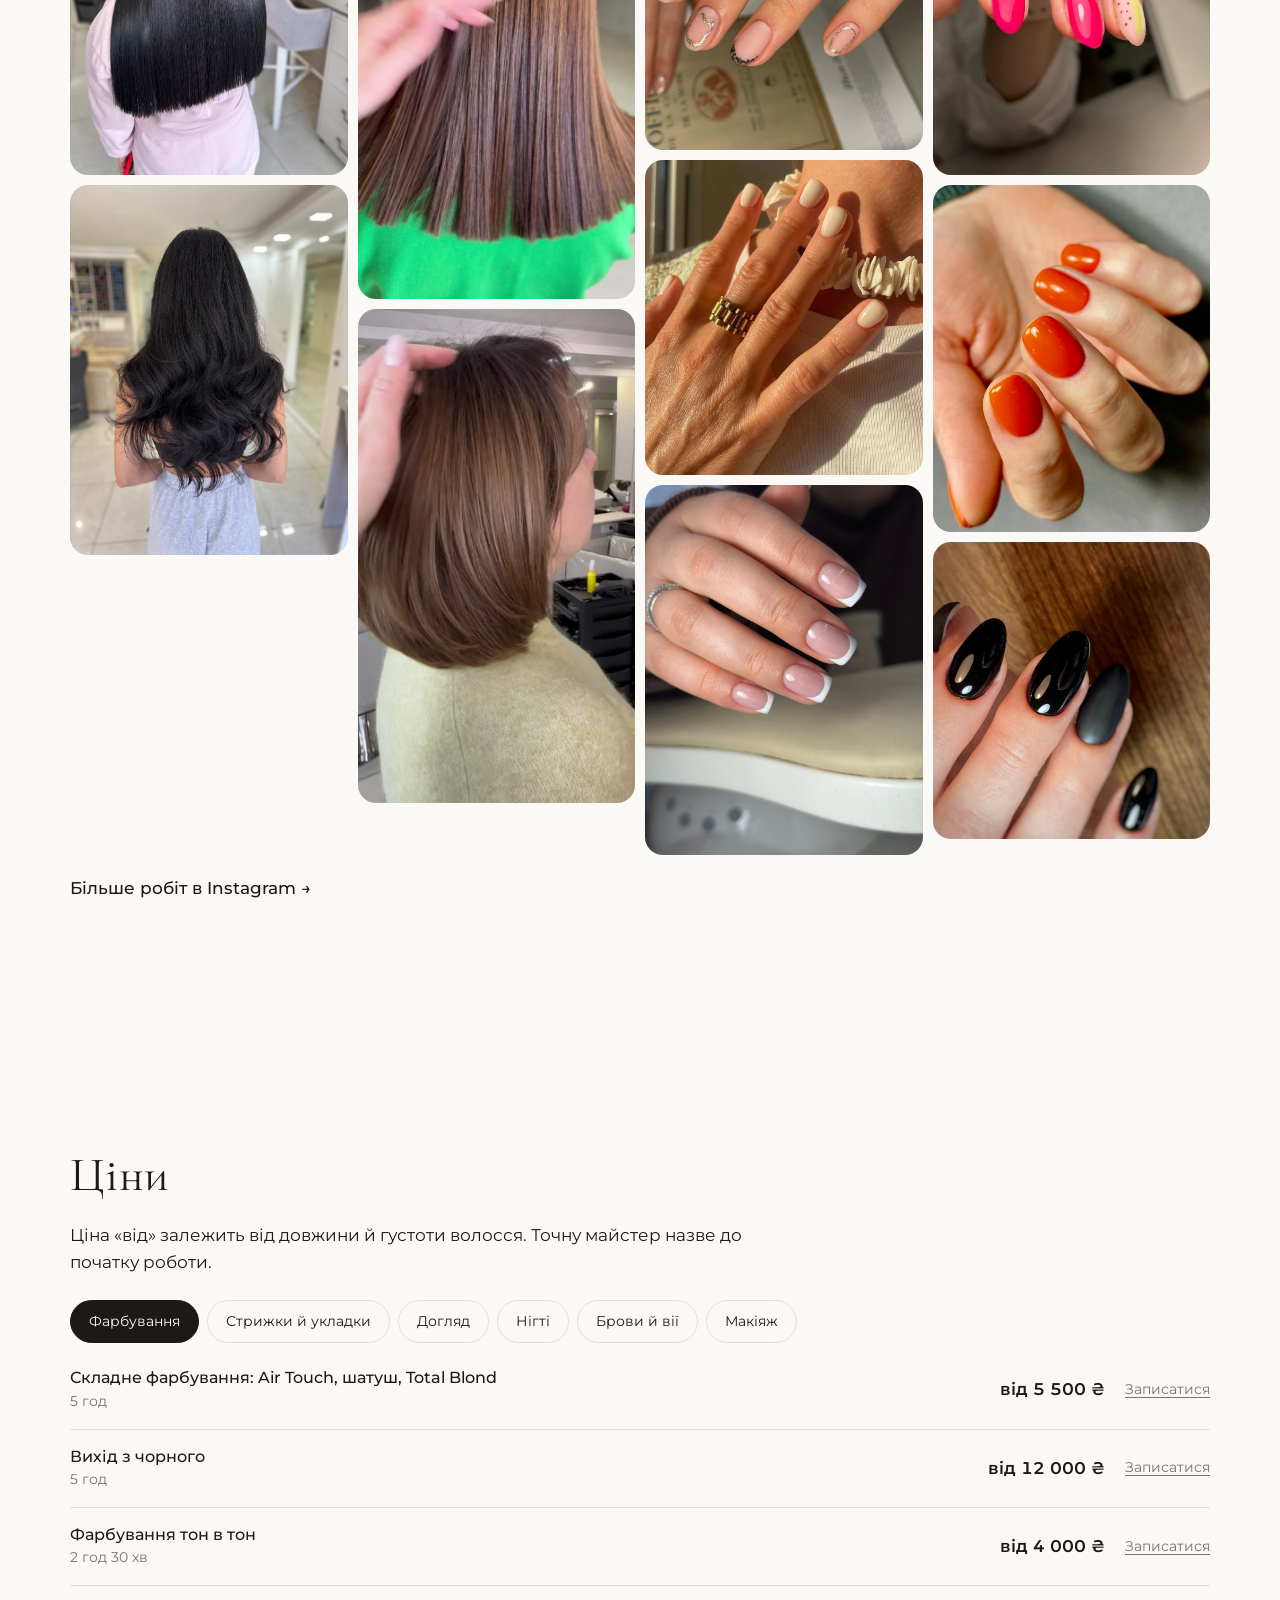
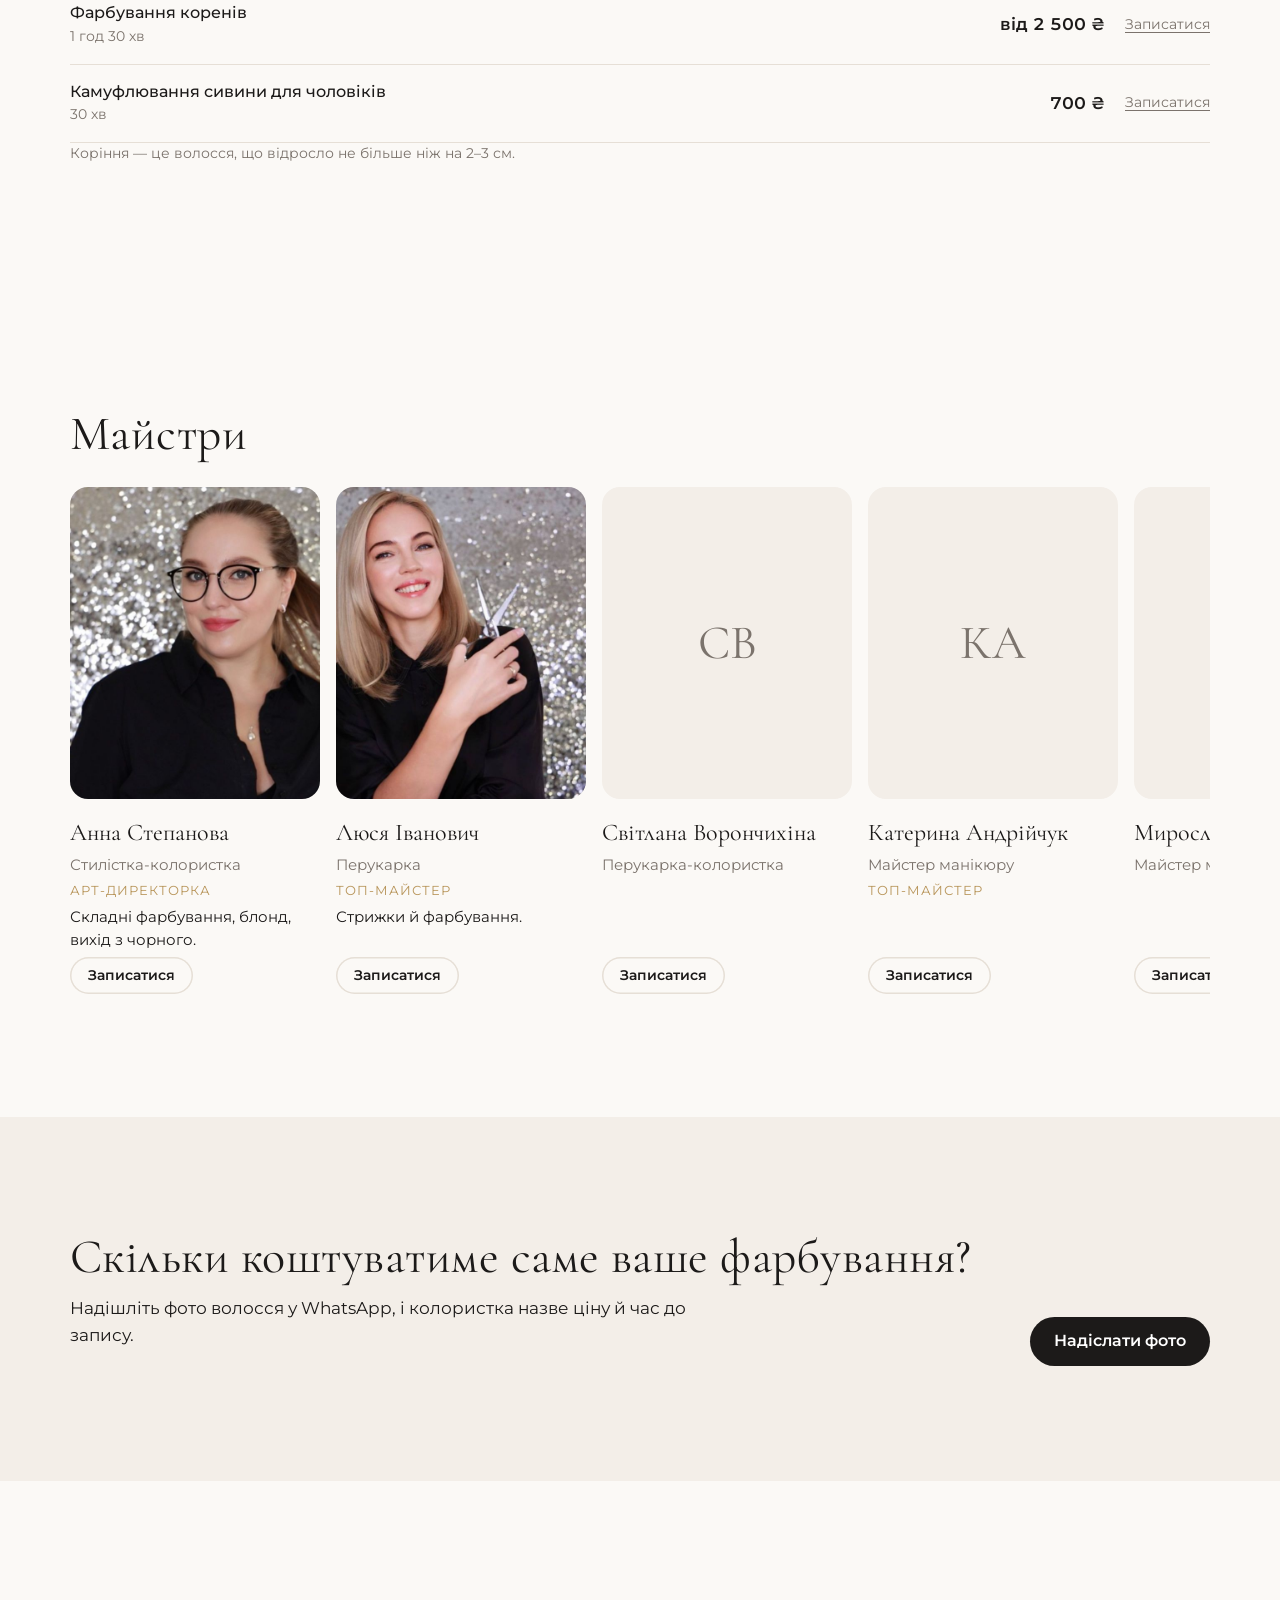
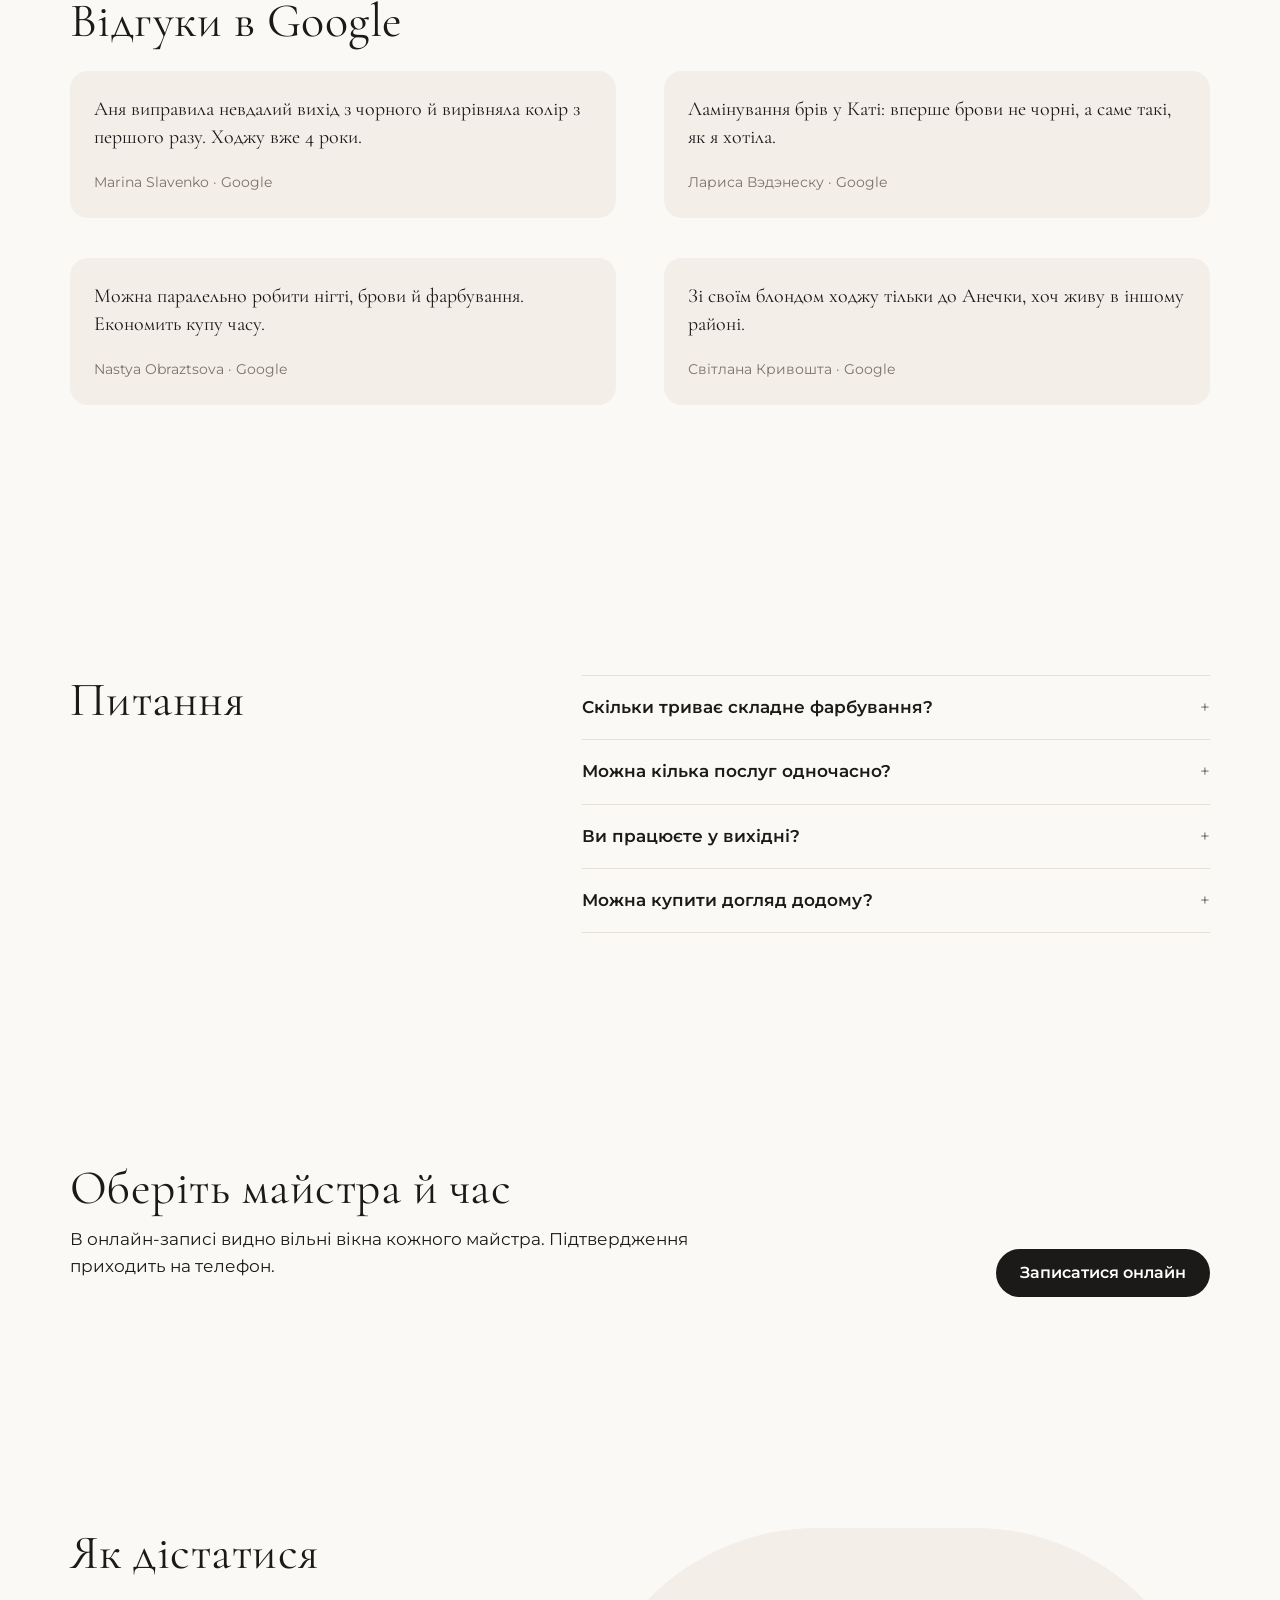
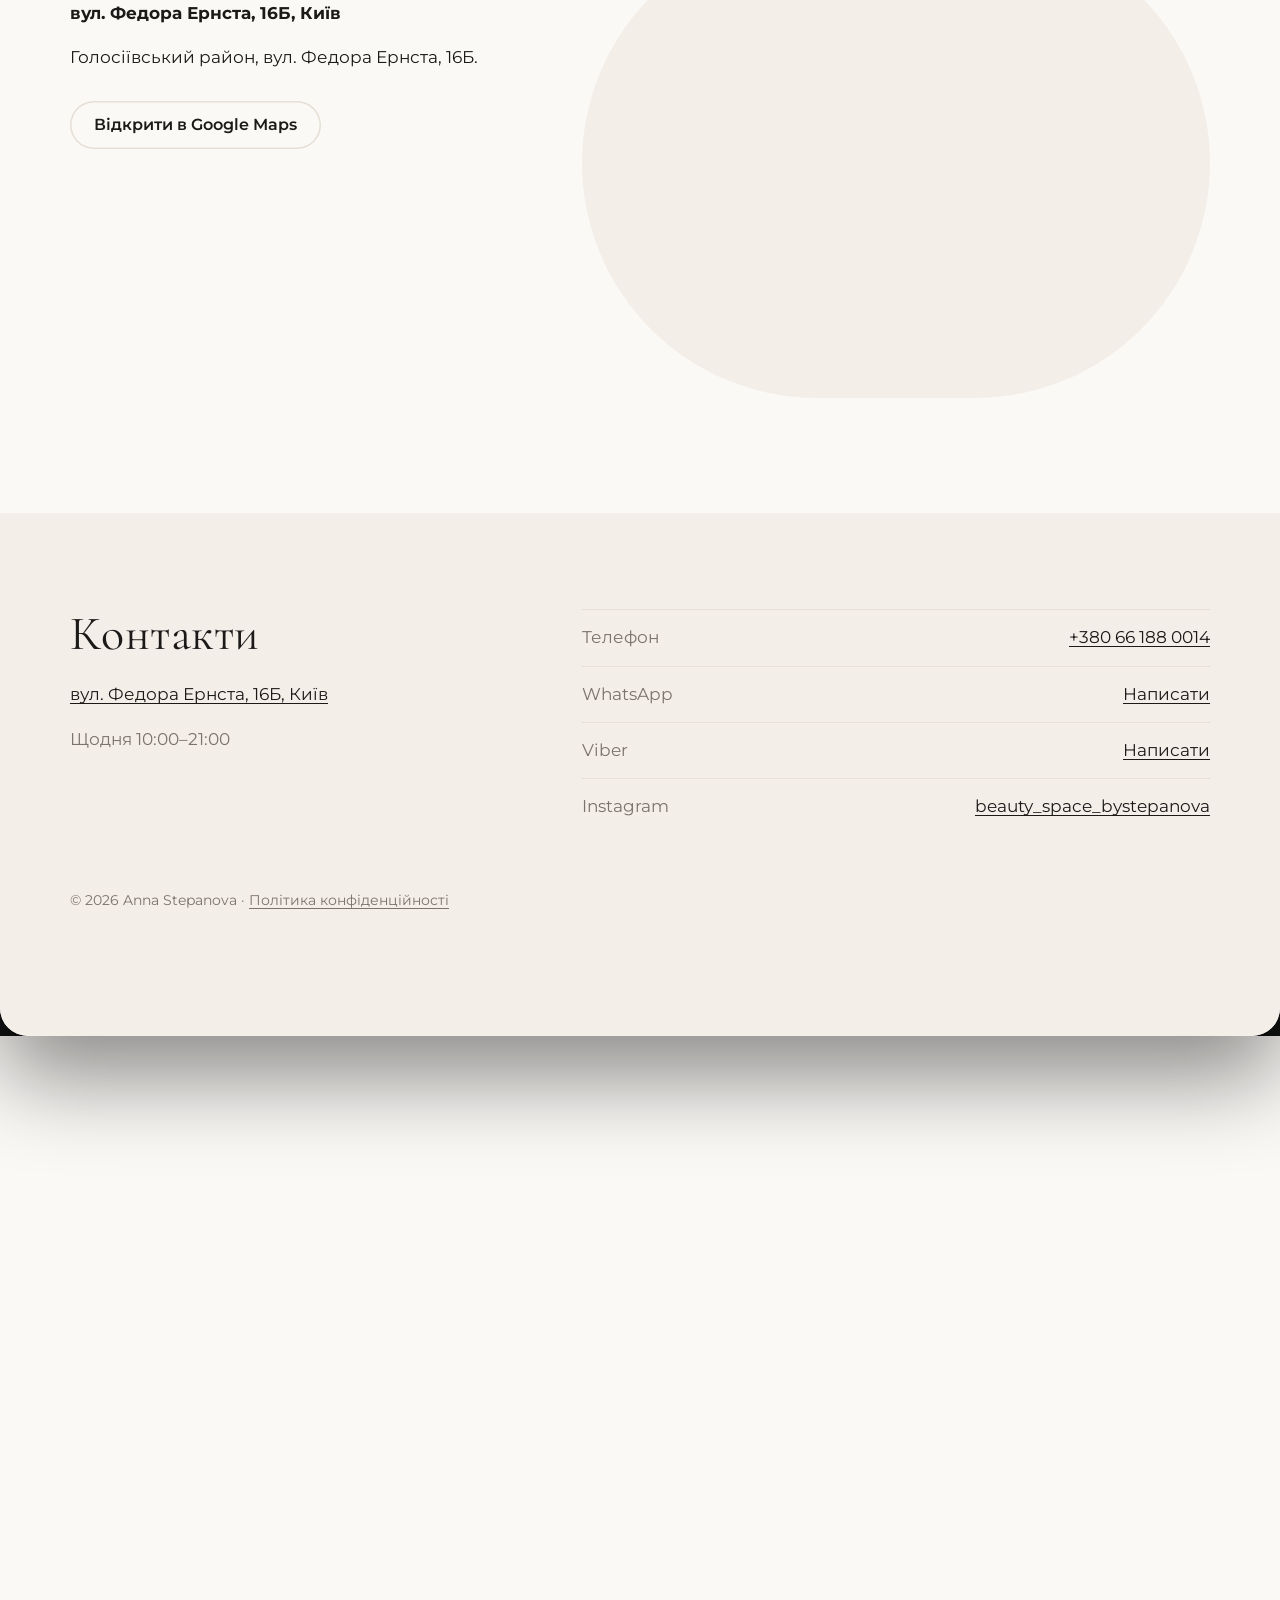
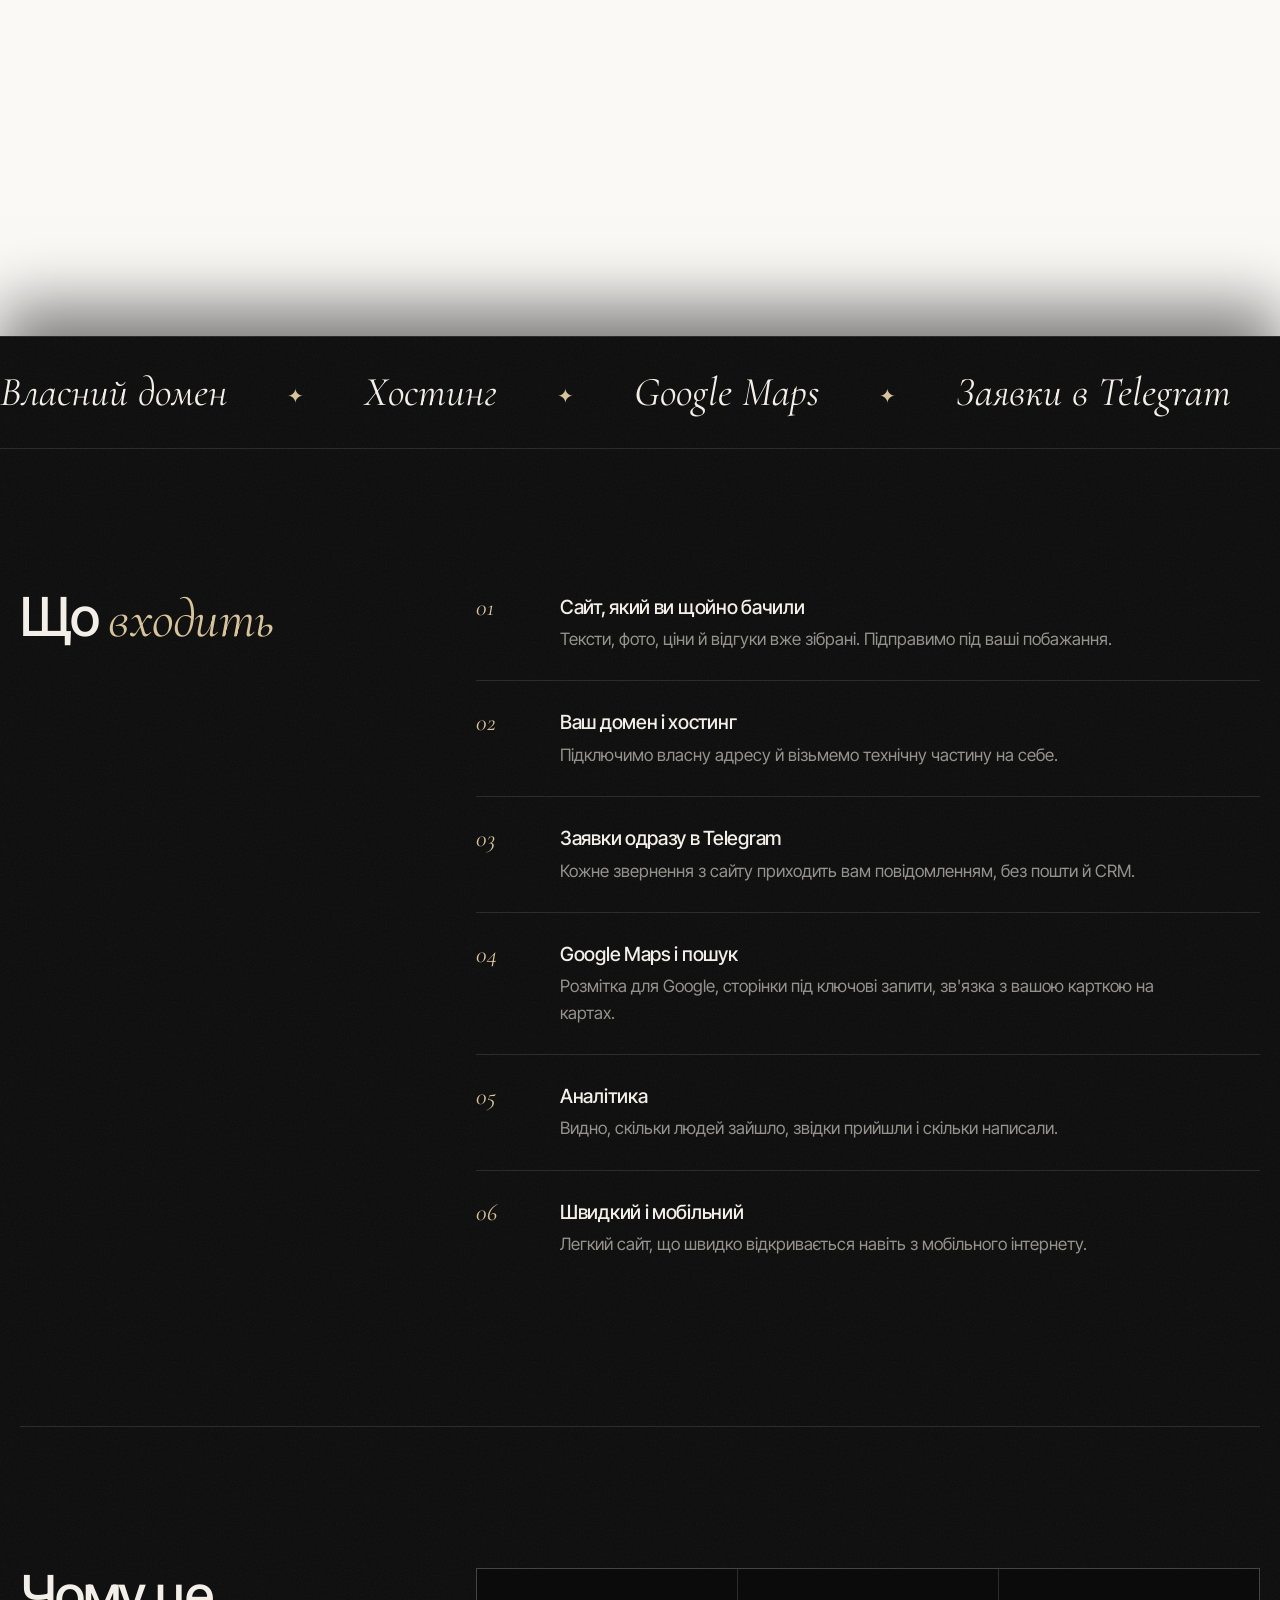
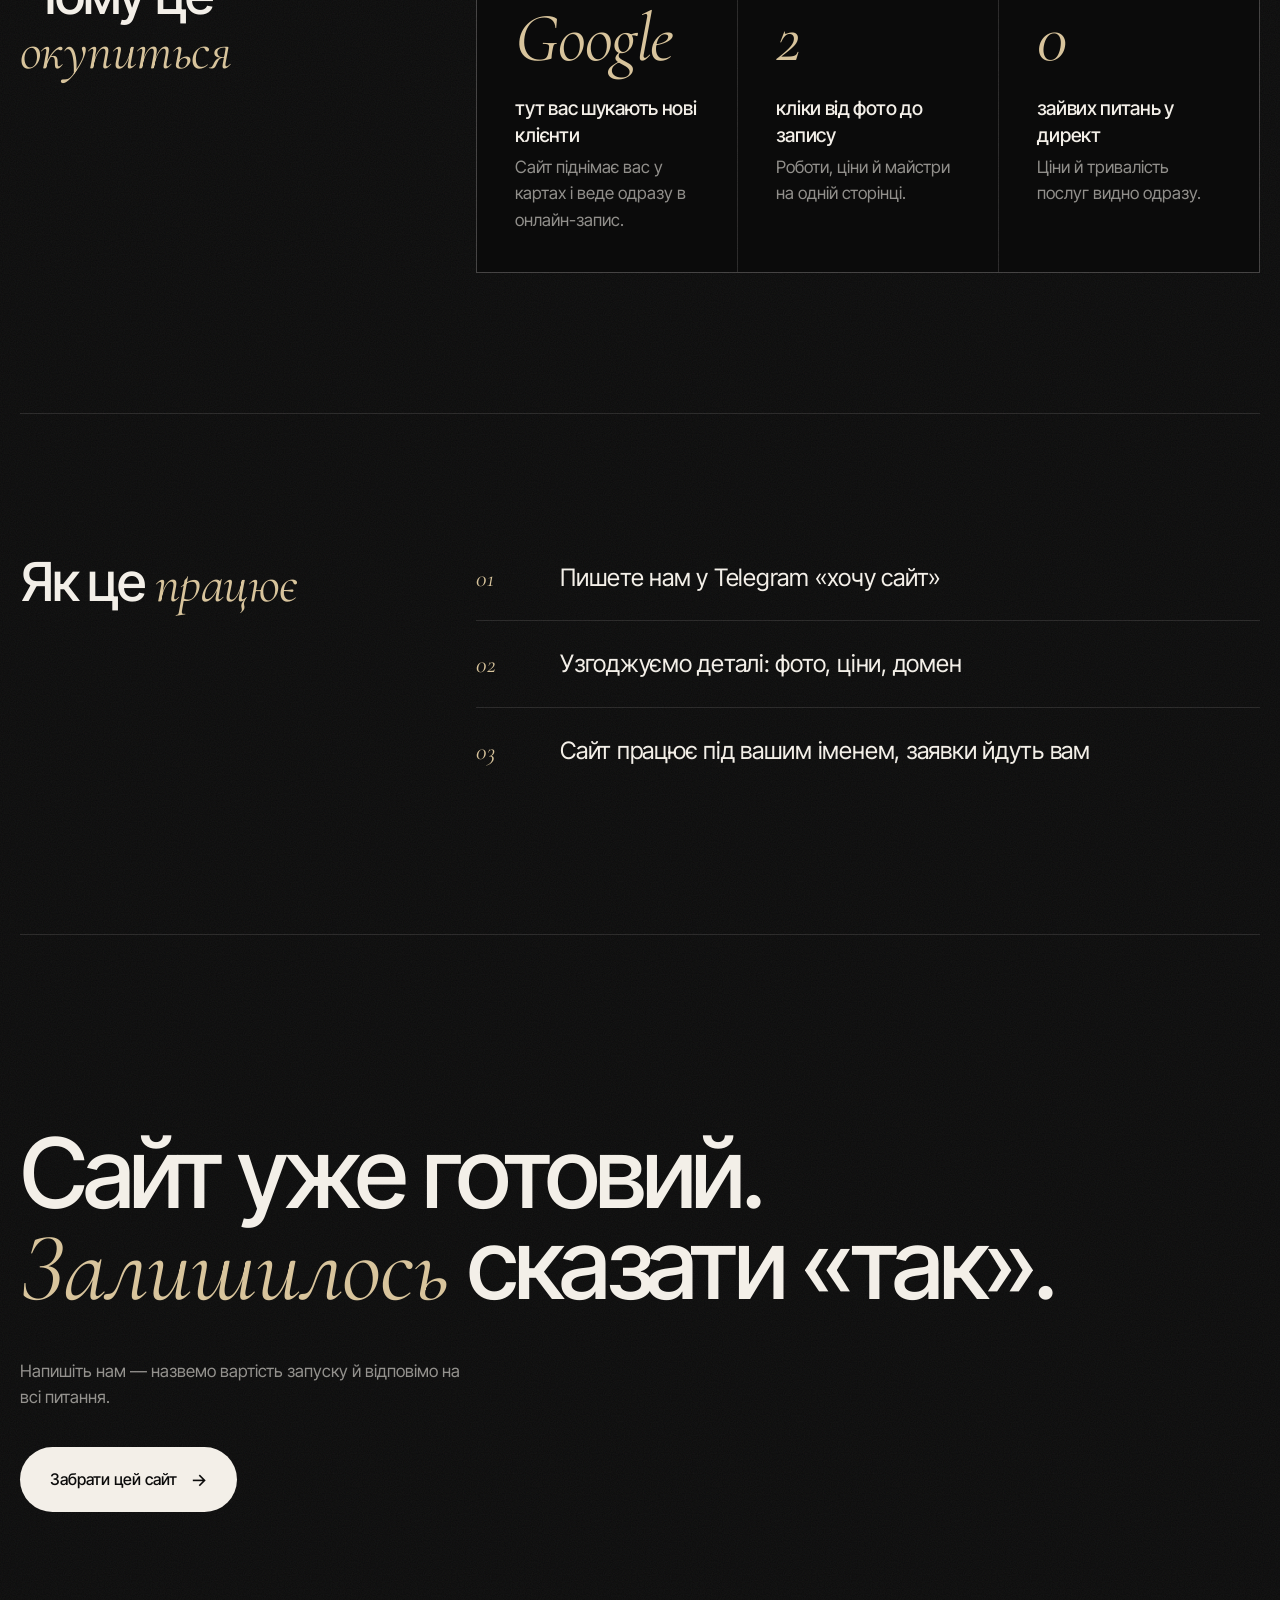
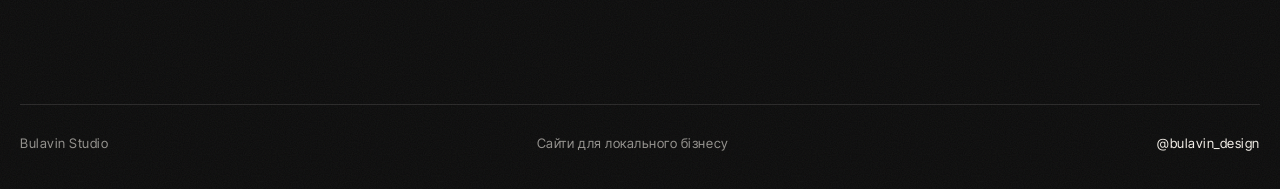
==== commit 633d6490: "Update site 2026-10-21" ====
--- a/index.html
+++ b/index.html
@@ -16,6 +16,7 @@
 <link rel="preconnect" href="https://fonts.gstatic.com" crossorigin>
 <link rel="stylesheet" href="https://fonts.googleapis.com/css2?family=Cormorant+Garamond:ital,wght@0,400;0,500;1,400&family=Montserrat:wght@400;500;600&display=swap">
 <link rel="stylesheet" href="style.css">
+<link rel="stylesheet" href="https://fonts.googleapis.com/css2?family=Inter+Tight:wght@400;500;600&family=Cormorant+Garamond:ital,wght@1,400;1,500&display=swap">
 <script type="application/ld+json">{"@context": "https://schema.org", "@type": "BeautySalon", "name": "Anna Stepanova", "url": "https://vibecoder-bulavin.github.io/beauty-space-stepanova/", "telephone": "+380 66 188 0014", "priceRange": "₴₴", "image": "https://vibecoder-bulavin.github.io/beauty-space-stepanova/assets/hero-blond.jpg", "address": {"@type": "PostalAddress", "streetAddress": "вул. Федора Ернста, 16Б", "addressLocality": "Київ", "addressCountry": "UA"}, "geo": {"@type": "GeoCoordinates", "latitude": 50.4165547, "longitude": 30.4634382}, "openingHours": ["Mo-Su 10:00-21:00"], "hasMap": "https://maps.google.com/?cid=15371598958105945912", "sameAs": ["https://www.instagram.com/beauty_space_bystepanova/"], "aggregateRating": {"@type": "AggregateRating", "ratingValue": 4.5, "reviewCount": 40}, "hasOfferCatalog": {"@type": "OfferCatalog", "name": "Anna Stepanova", "itemListElement": [{"@type": "Offer", "itemOffered": {"@type": "Service", "name": "Складне фарбування: Air Touch, шатуш, Total Blond"}, "description": "від 5 500 ₴"}, {"@type": "Offer", "itemOffered": {"@type": "Service", "name": "Вихід з чорного"}, "description": "від 12 000 ₴"}, {"@type": "Offer", "itemOffered": {"@type": "Service", "name": "Фарбування тон в тон"}, "description": "від 4 000 ₴"}, {"@type": "Offer", "itemOffered": {"@type": "Service", "name": "Фарбування коренів"}, "description": "від 2 500 ₴"}, {"@type": "Offer", "itemOffered": {"@type": "Service", "name": "Камуфлювання сивини для чоловіків"}, "description": "700 ₴"}, {"@type": "Offer", "itemOffered": {"@type": "Service", "name": "Жіноча стрижка"}, "description": "від 1 600 ₴"}, {"@type": "Offer", "itemOffered": {"@type": "Service", "name": "Укладка"}, "description": "від 1 200 ₴"}, {"@type": "Offer", "itemOffered": {"@type": "Service", "name": "Чоловіча стрижка"}, "description": "від 1 000 ₴"}, {"@type": "Offer", "itemOffered": {"@type": "Service", "name": "Дитяча стрижка"}, "description": "від 800 ₴"}, {"@type": "Offer", "itemOffered": {"@type": "Service", "name": "Стрижка чубчика"}, "description": "500 ₴"}, {"@type": "Offer", "itemOffered": {"@type": "Service", "name": "Кератинове вирівнювання"}, "description": "від 4 500 ₴"}, {"@type": "Offer", "itemOffered": {"@type": "Service", "name": "Догляд"}, "description": "від 2 600 ₴"}, {"@type": "Offer", "itemOffered": {"@type": "Service", "name": "Догляд: довжина + шкіра голови"}, "description": "від 2 500 ₴"}, {"@type": "Offer", "itemOffered": {"@type": "Service", "name": "Манікюр комплекс з покриттям"}, "description": "від 1 100 ₴"}, {"@type": "Offer", "itemOffered": {"@type": "Service", "name": "Манікюр"}, "description": "750 ₴"}, {"@type": "Offer", "itemOffered": {"@type": "Service", "name": "Чоловічий манікюр"}, "description": "від 800 ₴"}, {"@type": "Offer", "itemOffered": {"@type": "Service", "name": "Нарощення нігтів"}, "description": "від 1 400 ₴"}, {"@type": "Offer", "itemOffered": {"@type": "Service", "name": "Корекція нарощених нігтів"}, "description": "від 1 300 ₴"}, {"@type": "Offer", "itemOffered": {"@type": "Service", "name": "Покриття гель-лаком"}, "description": "400 ₴"}, {"@type": "Offer", "itemOffered": {"@type": "Service", "name": "Френч або лунки"}, "description": "від 300 ₴"}, {"@type": "Offer", "itemOffered": {"@type": "Service", "name": "SPA-догляд для рук або ніг"}, "description": "від 400 ₴"}, {"@type": "Offer", "itemOffered": {"@type": "Service", "name": "Ламінування та фарбування брів"}, "description": "1 300 ₴"}, {"@type": "Offer", "itemOffered": {"@type": "Service", "name": "Корекція та фарбування брів"}, "description": "1 000 ₴"}, {"@type": "Offer", "itemOffered": {"@type": "Service", "name": "Корекція брів"}, "description": "600 ₴"}, {"@type": "Offer", "itemOffered": {"@type": "Service", "name": "Ламінування вій"}, "description": "1 300 ₴"}, {"@type": "Offer", "itemOffered": {"@type": "Service", "name": "Фарбування вій"}, "description": "700 ₴"}, {"@type": "Offer", "itemOffered": {"@type": "Service", "name": "Корекція ниткою, все обличчя"}, "description": "700 ₴"}, {"@type": "Offer", "itemOffered": {"@type": "Service", "name": "Макіяж"}, "description": "1 700 ₴"}]}}</script>
 </head>
 <body class="p-beauty m-seo for-sale">
@@ -29,7 +30,21 @@
 </main>
 <footer id="contacts" class="foot"><div class="wrap"><div class="foot-grid"><div><h2>Контакти</h2><p><a href="https://maps.google.com/?cid=15371598958105945912" target="_blank" rel="noopener">вул. Федора Ернста, 16Б, Київ</a></p><p class="muted">Щодня 10:00–21:00</p></div><ul class="contacts"><li><span>Телефон</span><a href="tel:+380661880014" data-goal="phone">+380 66 188 0014</a></li><li><span>WhatsApp</span><a href="https://wa.me/380661880014" target="_blank" rel="noopener" data-goal="whatsapp">Написати</a></li><li><span>Viber</span><a href="viber://chat?number=%2B380661880014" data-goal="viber">Написати</a></li><li><span>Instagram</span><a href="https://www.instagram.com/beauty_space_bystepanova/" target="_blank" rel="noopener">beauty_space_bystepanova</a></li></ul></div><p class="muted small">© 2026 Anna Stepanova · <a href="privacy/">Політика конфіденційності</a></p></div></footer>
 </div>
-<aside class="pitch" id="pitch"><div class="wrap"><p class="kicker">Bulavin Studio</p><h2>Сайт зроблений у Bulavin Studio і він може стати вашим</h2><p>Перенесемо його на ваш домен, підключимо заявки й аналітику. Напишіть, і ми розповімо деталі.</p><a href="https://t.me/bulavin_design" class="btn" target="_blank" rel="noopener" data-goal="telegram">Обговорити сайт</a></div></aside>
+<aside class="pitch" id="pitch" lang="uk">
+<div class="p-intro"><div class="pwrap">
+<p class="pk">Bulavin Studio · демо для «Anna Stepanova»</p>
+<h2 class="ph1">Цей сайт уже <em>зроблений</em> для Anna Stepanova</h2>
+<div class="prow"><p class="psub">Ви щойно переглянули його очима клієнта. Під вашим доменом він запрацює за 48 годин.</p><a href="https://t.me/bulavin_design" class="pbtn" target="_blank" rel="noopener" data-goal="telegram">Забрати цей сайт</a></div>
+<p class="pscroll">Гортайте далі</p>
+</div></div>
+<div class="p-body">
+<div class="pticker" aria-hidden="true"><div><span>Власний домен</span><span>Хостинг</span><span>Google Maps</span><span>Заявки в Telegram</span><span>Аналітика</span><span>Мобільна версія</span><span>Швидкий запуск</span><span>Власний домен</span><span>Хостинг</span><span>Google Maps</span><span>Заявки в Telegram</span><span>Аналітика</span><span>Мобільна версія</span><span>Швидкий запуск</span></div></div>
+<section class="pwrap psec"><h2 class="ph2">Що <em>входить</em></h2><ol class="pinc"><li><span class="pn">01</span><div><h3>Сайт, який ви щойно бачили</h3><p>Тексти, фото, ціни й відгуки вже зібрані. Підправимо під ваші побажання.</p></div></li><li><span class="pn">02</span><div><h3>Ваш домен і хостинг</h3><p>Підключимо власну адресу й візьмемо технічну частину на себе.</p></div></li><li><span class="pn">03</span><div><h3>Заявки одразу в Telegram</h3><p>Кожне звернення з сайту приходить вам повідомленням, без пошти й CRM.</p></div></li><li><span class="pn">04</span><div><h3>Google Maps і пошук</h3><p>Розмітка для Google, сторінки під ключові запити, зв&#x27;язка з вашою карткою на картах.</p></div></li><li><span class="pn">05</span><div><h3>Аналітика</h3><p>Видно, скільки людей зайшло, звідки прийшли і скільки написали.</p></div></li><li><span class="pn">06</span><div><h3>Швидкий і мобільний</h3><p>Легкий сайт, що швидко відкривається навіть з мобільного інтернету.</p></div></li></ol></section>
+<section class="pwrap psec"><h2 class="ph2">Чому це <em>окупиться</em></h2><div class="pwhy"><div class="pw"><strong>Google</strong><h3>тут вас шукають нові клієнти</h3><p>Сайт піднімає вас у картах і веде одразу в онлайн-запис.</p></div><div class="pw"><strong>2</strong><h3>кліки від фото до запису</h3><p>Роботи, ціни й майстри на одній сторінці.</p></div><div class="pw"><strong>0</strong><h3>зайвих питань у директ</h3><p>Ціни й тривалість послуг видно одразу.</p></div></div></section>
+<section class="pwrap psec"><h2 class="ph2">Як це <em>працює</em></h2><ol class="psteps"><li><span class="pn">01</span><p>Пишете нам у Telegram «хочу сайт»</p></li><li><span class="pn">02</span><p>Узгоджуємо деталі: фото, ціни, домен</p></li><li><span class="pn">03</span><p>Сайт працює під вашим іменем, заявки йдуть вам</p></li></ol></section>
+<section class="pwrap pfinal"><h2 class="ph1">Сайт уже готовий. <em>Залишилось</em> сказати «так».</h2><p class="psub">Напишіть нам — назвемо вартість запуску й відповімо на всі питання.</p><a href="https://t.me/bulavin_design" class="pbtn" target="_blank" rel="noopener" data-goal="telegram">Забрати цей сайт</a></section>
+<footer class="pwrap pfoot"><span>Bulavin Studio</span><span>Сайти для локального бізнесу</span><a href="https://t.me/bulavin_design" target="_blank" rel="noopener" data-goal="telegram">@bulavin_design</a></footer>
+</div></aside>
 <div class="mbar"><a href="https://booking.easyweek.com.ua/beauty-space-by-stepanova-3" class="btn" target="_blank" rel="noopener" data-goal="booking">Записатися онлайн</a></div>
 
 <script type="application/json" id="cfg">{"wa": "380661880014", "msg": "Добрий день! Хочу записатися.", "page": "/", "brand": "Anna Stepanova", "t": {"err_name": "Вкажіть ім'я", "err_phone": "Перевірте номер телефону", "sending": "Надсилаємо…"}}</script>
--- a/style.css
+++ b/style.css
@@ -277,12 +277,72 @@
 /* карта сразу видна */
 .map iframe{display:block}
 
-/* блок продажи: лежит под сайтом и открывается из-под футера */
-.site{position:relative;z-index:1;background:var(--bg)}
-.pitch{background:#111;color:#f4f1ec;padding:clamp(56px,9vw,110px) 0 clamp(90px,10vw,120px)}
-.pitch .kicker{color:#c9a96e;margin-bottom:18px}
-.pitch h2{color:#fff;font-size:clamp(2rem,4.6vw,3.6rem);max-width:20ch;margin-bottom:.4em}
-.pitch p{color:rgba(244,241,236,.72);max-width:48ch;font-size:1.05rem}
-.pitch .btn{margin-top:18px;background:#f4f1ec;color:#111}
-.js-reveal .pitch{position:fixed;left:0;right:0;bottom:0;z-index:0}
-.js-reveal .site{box-shadow:0 30px 60px rgba(0,0,0,.25)}
+/* ===== Мини-лендинг Bulavin Studio (только для сайтов на продаже) =====
+   Механика: сайт (.site) лежит поверх, первый экран лендинга (.p-intro) прилипает под ним
+   и открывается, когда сайт уезжает вверх. Остальные блоки (.p-body) наезжают поверх интро. */
+.for-sale .site{position:relative;z-index:2;background:var(--bg);border-radius:0 0 28px 28px;overflow:clip;box-shadow:0 40px 90px rgba(0,0,0,.45)}
+.pitch{
+  --pbg:#0b0b0b;--pink:#f3efe8;--pmuted:rgba(243,239,232,.58);--pline:rgba(243,239,232,.12);--pacc:#d8c49c;
+  position:relative;z-index:1;margin-top:-100vh;margin-top:-100svh;
+  color:var(--pink);font:400 17px/1.55 'Inter Tight',system-ui,sans-serif;-webkit-font-smoothing:antialiased
+}
+.p-intro,.p-body{
+  background-color:var(--pbg);
+  background-image:url("data:image/svg+xml,%3Csvg xmlns='http://www.w3.org/2000/svg' width='180' height='180'%3E%3Cfilter id='n'%3E%3CfeTurbulence type='fractalNoise' baseFrequency='.85' numOctaves='2' stitchTiles='stitch'/%3E%3C/filter%3E%3Crect width='100%25' height='100%25' filter='url(%23n)' opacity='.06'/%3E%3C/svg%3E")
+}
+.p-intro{position:sticky;top:0;height:100vh;height:100svh;display:flex;align-items:flex-end;
+  background-image:radial-gradient(ellipse 70% 60% at 85% 0%,rgba(216,196,156,.16),transparent 70%),url("data:image/svg+xml,%3Csvg xmlns='http://www.w3.org/2000/svg' width='180' height='180'%3E%3Cfilter id='n'%3E%3CfeTurbulence type='fractalNoise' baseFrequency='.85' numOctaves='2' stitchTiles='stitch'/%3E%3C/filter%3E%3Crect width='100%25' height='100%25' filter='url(%23n)' opacity='.06'/%3E%3C/svg%3E")}
+/* отступ = экран, на котором интро полностью открыто; дальше p-body наезжает снизу */
+.p-body{position:relative;z-index:2;margin-top:100vh;margin-top:100svh;border-top:1px solid var(--pline);box-shadow:0 -30px 60px rgba(0,0,0,.5)}
+.pwrap{width:min(1240px,100% - 40px);margin-inline:auto}
+.p-intro .pwrap{padding:clamp(72px,10vh,120px) 0 clamp(32px,6vh,60px)}
+
+.pk{margin:0 0 clamp(20px,4vh,36px);font-size:.75rem;letter-spacing:.2em;text-transform:uppercase;color:var(--pacc)}
+.pitch h2,.pitch h3{color:var(--pink);font-family:'Inter Tight',system-ui,sans-serif;text-transform:none}
+.ph1{margin:0 0 .45em;max-width:15ch;font-weight:500;font-size:clamp(2.7rem,7.6vw,7.4rem);line-height:.94;letter-spacing:-.045em;text-wrap:balance}
+.ph2{margin:0;font-weight:500;font-size:clamp(2rem,4.2vw,3.6rem);line-height:1;letter-spacing:-.035em;position:sticky;top:48px;align-self:start}
+.pitch em{font-family:'Cormorant Garamond',Georgia,serif;font-style:italic;font-weight:400;letter-spacing:-.01em;color:var(--pacc)}
+
+.prow{display:flex;justify-content:space-between;align-items:flex-end;gap:28px;flex-wrap:wrap;padding-top:28px;border-top:1px solid var(--pline)}
+.psub{margin:0;max-width:46ch;font-size:1.06rem;color:var(--pmuted)}
+.pbtn{display:inline-flex;align-items:center;gap:14px;padding:19px 30px;border-radius:999px;background:var(--pink);color:#0b0b0b;text-decoration:none;font-weight:500;font-size:1rem;white-space:nowrap;transition:gap .25s,background .25s}
+.pbtn::after{content:"→";font-size:1.1em}
+.pbtn:hover{gap:22px;background:#fff}
+.pscroll{margin:clamp(28px,6vh,56px) 0 0;font-size:.72rem;letter-spacing:.2em;text-transform:uppercase;color:var(--pmuted)}
+.pscroll::after{content:"";display:inline-block;width:56px;height:1px;margin-left:14px;vertical-align:middle;background:var(--pmuted)}
+
+.pticker{overflow:hidden;white-space:nowrap;padding:24px 0;border-bottom:1px solid var(--pline)}
+.pticker div{display:inline-flex;animation:pmq 40s linear infinite}
+.pticker span{padding-right:60px;font-family:'Cormorant Garamond',Georgia,serif;font-style:italic;font-size:clamp(1.6rem,3.2vw,2.8rem);color:var(--pink)}
+.pticker span::after{content:"✦";margin-left:60px;font-style:normal;font-size:.5em;vertical-align:middle;color:var(--pacc)}
+@keyframes pmq{to{transform:translateX(-50%)}}
+@media (prefers-reduced-motion:reduce){.pticker div{animation:none}}
+
+.psec{display:grid;grid-template-columns:4fr 8fr;gap:clamp(28px,5vw,80px);padding:clamp(72px,11vw,150px) 0;border-bottom:1px solid var(--pline)}
+.pn{font-family:'Cormorant Garamond',Georgia,serif;font-style:italic;font-size:1.5rem;line-height:1.2;color:var(--pacc)}
+.pinc,.psteps{list-style:none;margin:0;padding:0}
+.pinc li{display:grid;grid-template-columns:72px 1fr;gap:12px;padding:28px 0;border-top:1px solid var(--pline)}
+.pinc li:first-child{padding-top:4px;border-top:0}
+.pitch h3{margin:0 0 6px;font-weight:500;font-size:1.22rem;letter-spacing:-.015em}
+.pinc p,.pw p{margin:0;color:var(--pmuted)}
+.pwhy{display:grid;grid-template-columns:repeat(3,1fr);gap:1px;background:var(--pline);border:1px solid var(--pline)}
+.pw{padding:clamp(26px,3vw,40px);background:var(--pbg)}
+.pw strong{display:block;margin-bottom:26px;font-family:'Cormorant Garamond',Georgia,serif;font-style:italic;font-weight:400;font-size:clamp(3rem,5.4vw,5.2rem);line-height:.9;letter-spacing:-.02em;color:var(--pacc)}
+.psteps li{display:grid;grid-template-columns:72px 1fr;gap:12px;align-items:baseline;padding:24px 0;border-top:1px solid var(--pline)}
+.psteps li:first-child{padding-top:4px;border-top:0}
+.psteps p{margin:0;font-size:clamp(1.15rem,2vw,1.5rem);letter-spacing:-.01em}
+
+.pfinal{padding:clamp(100px,15vw,200px) 0}
+.pfinal .ph1{max-width:18ch}
+.pfinal .psub{margin-bottom:36px}
+.pfoot{display:flex;justify-content:space-between;gap:16px;flex-wrap:wrap;padding:28px 0 36px;border-top:1px solid var(--pline);font-size:.82rem;letter-spacing:.04em;color:var(--pmuted)}
+.pfoot a{color:var(--pink);text-decoration:none}
+
+@media (max-width:820px){
+  .for-sale .site{border-radius:0 0 20px 20px}
+  .psec{grid-template-columns:1fr}
+  .ph2{position:static}
+  .pwhy{grid-template-columns:1fr}
+  .pinc li,.psteps li{grid-template-columns:48px 1fr}
+  .pbtn{width:100%;justify-content:center}
+}
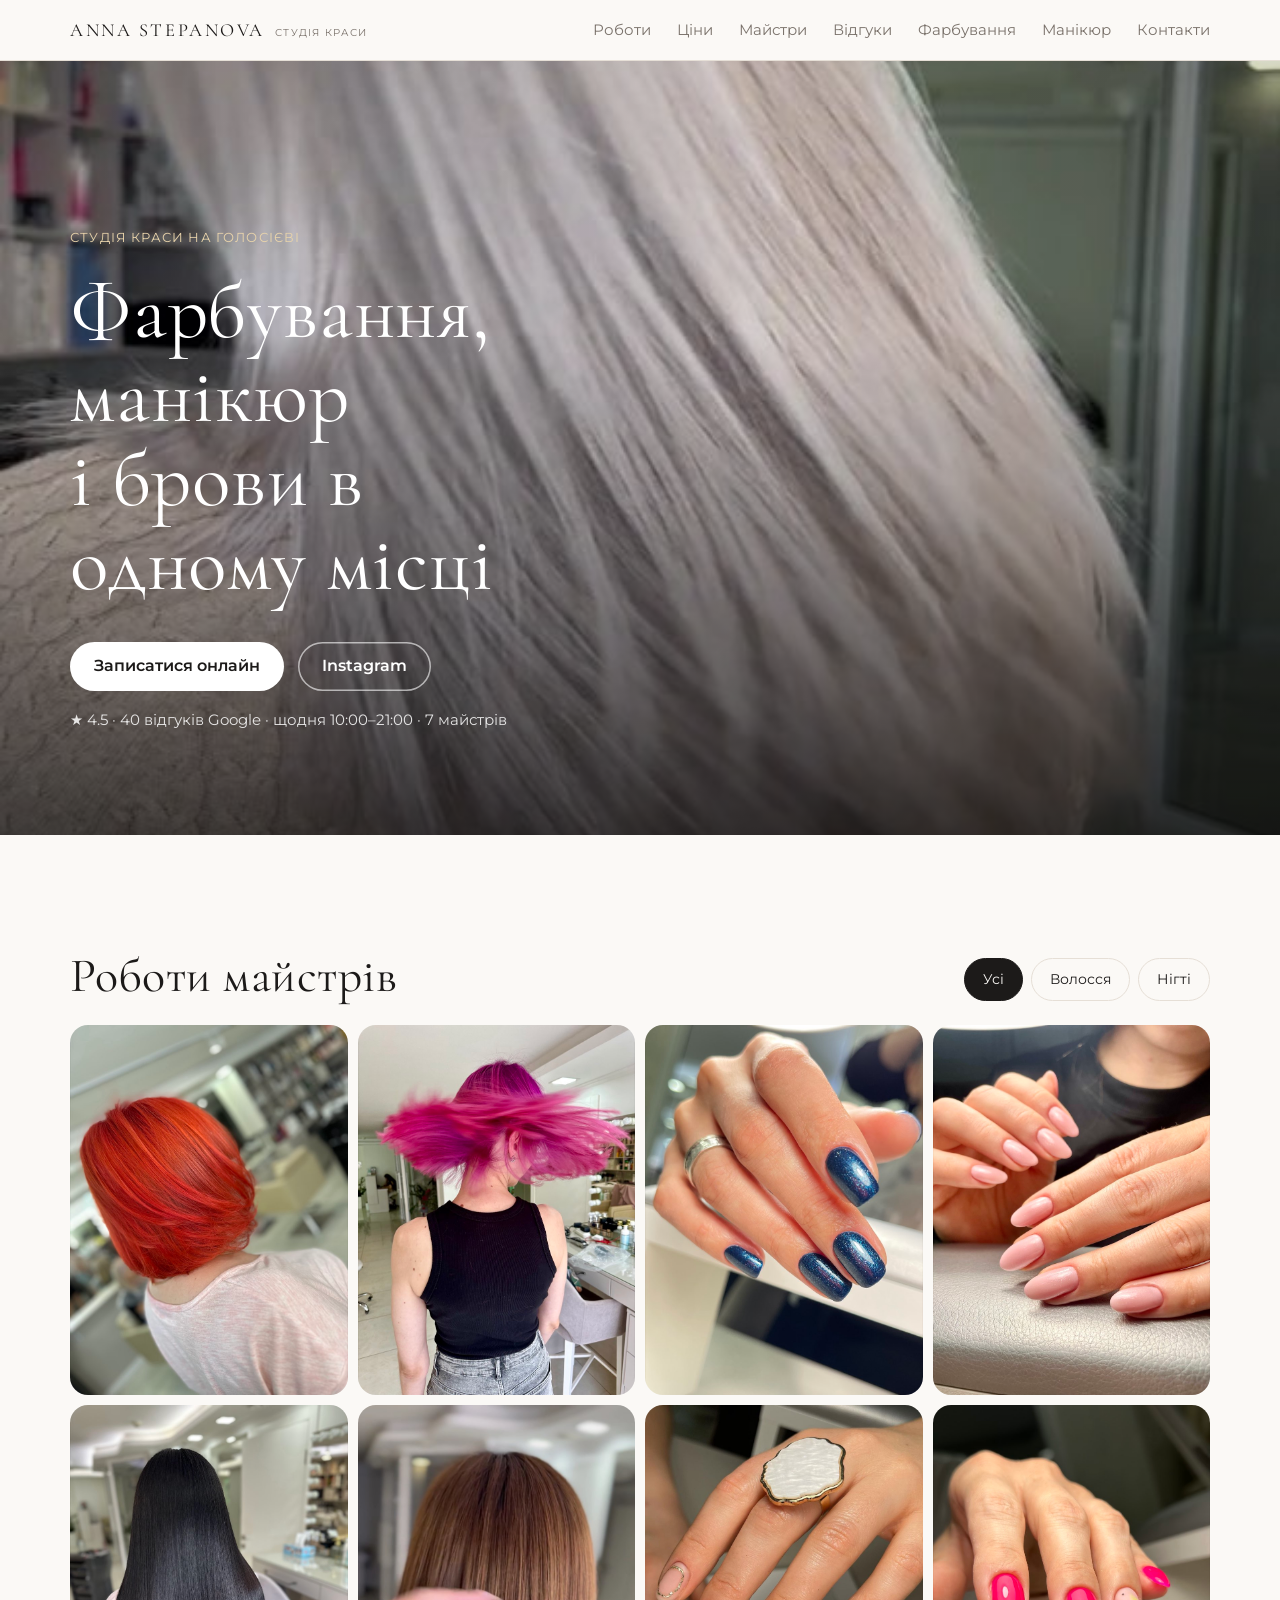
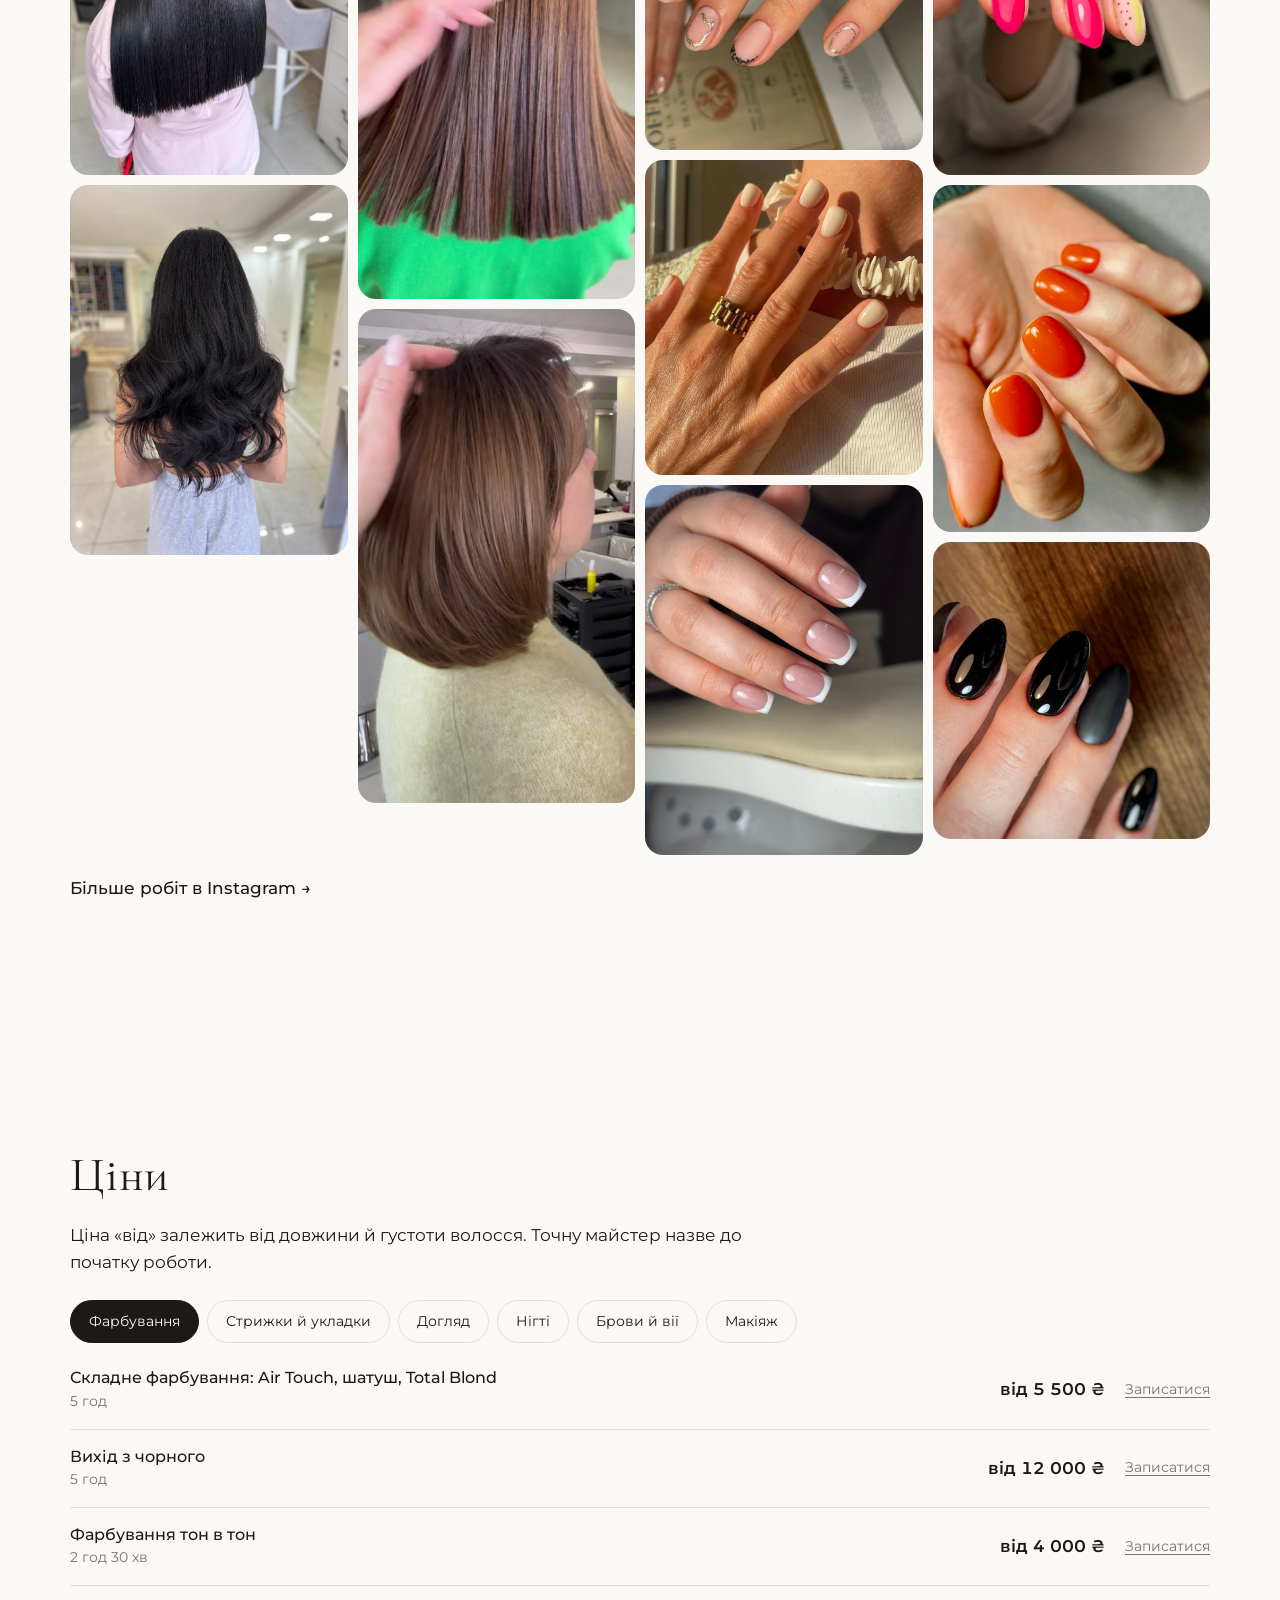
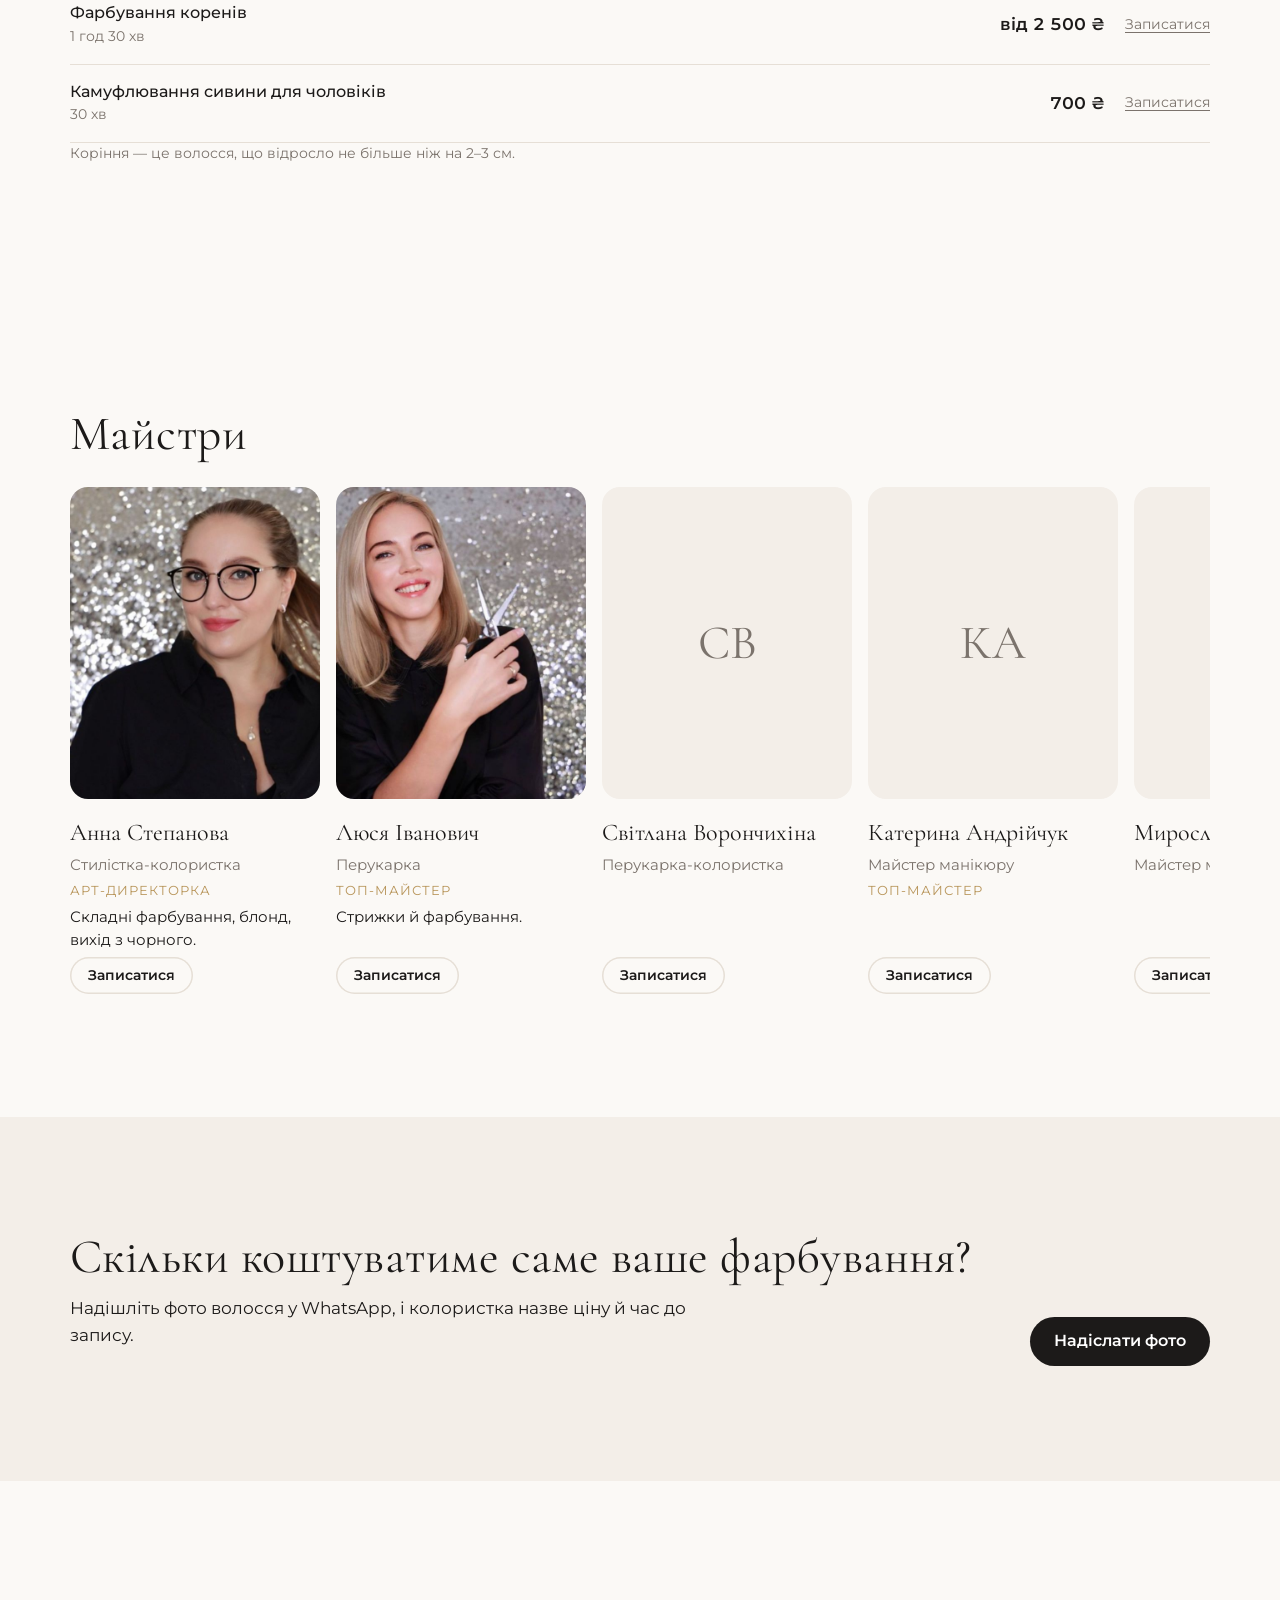
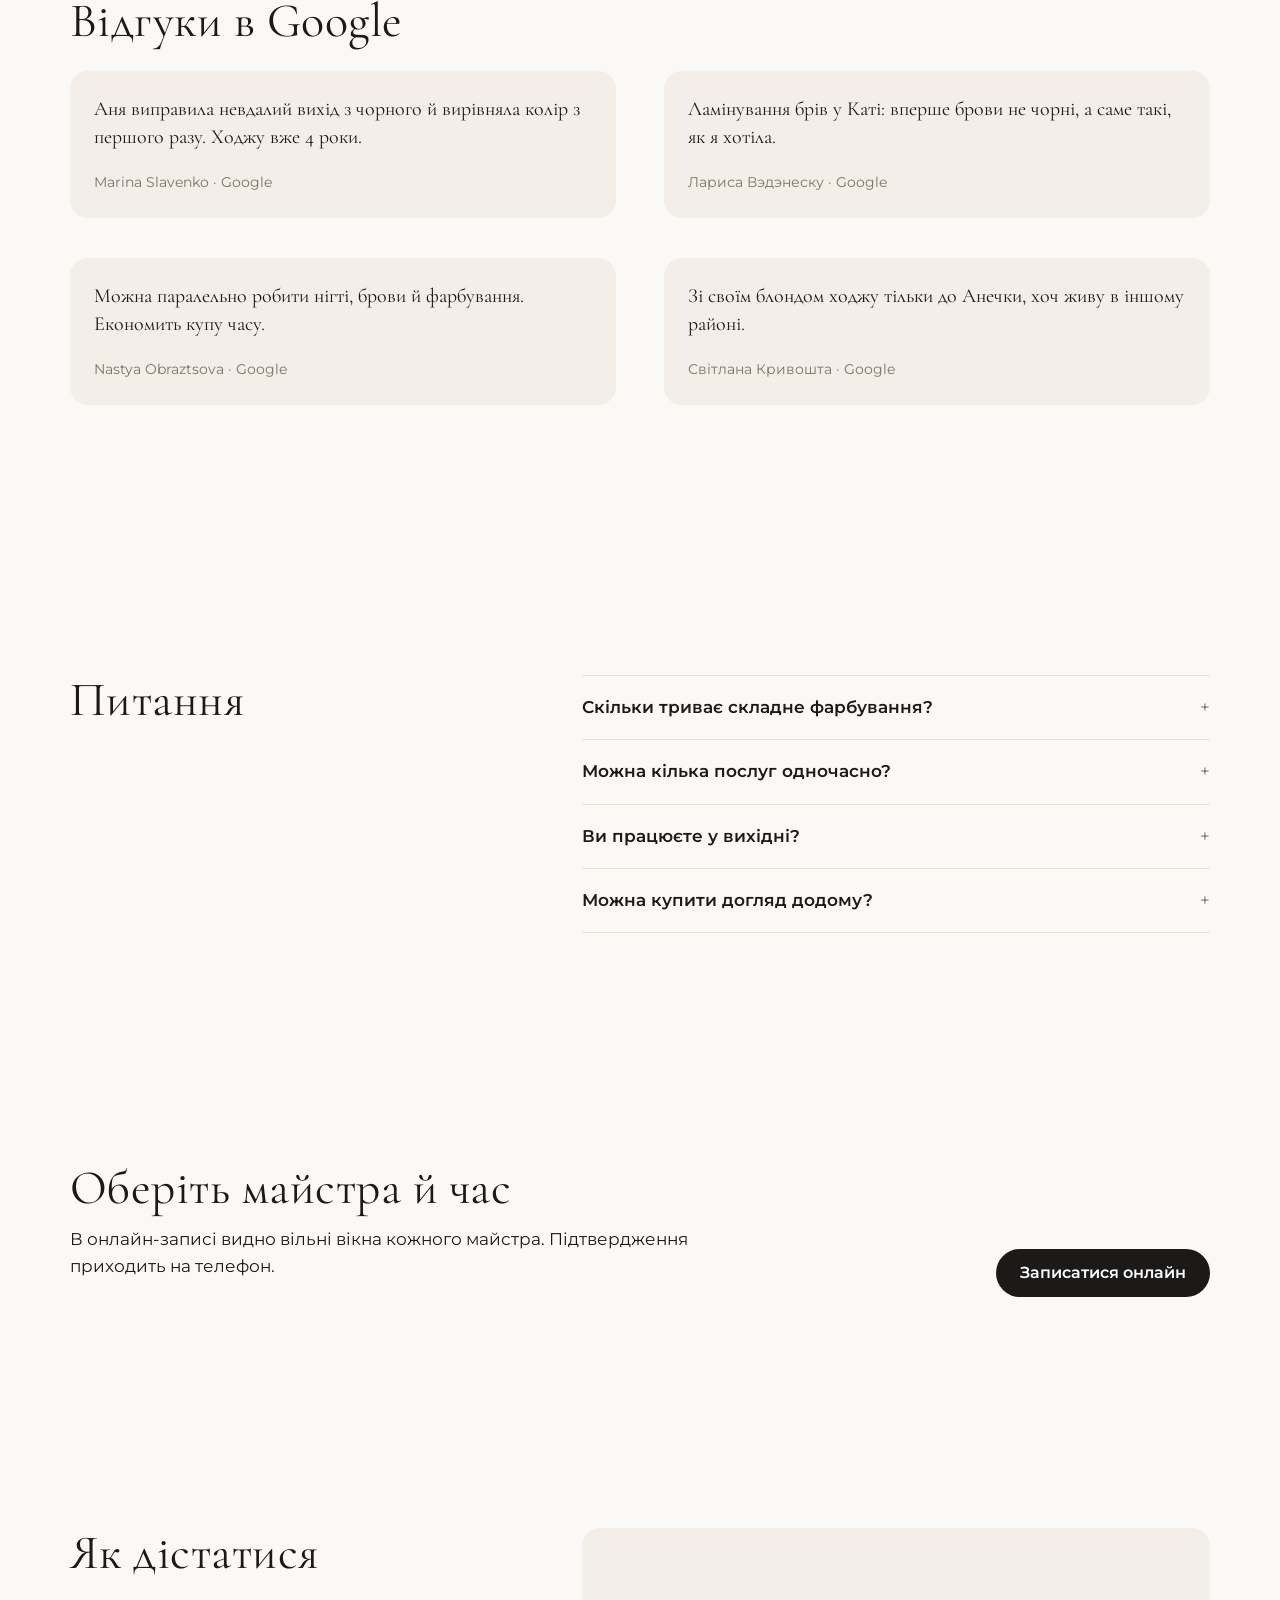
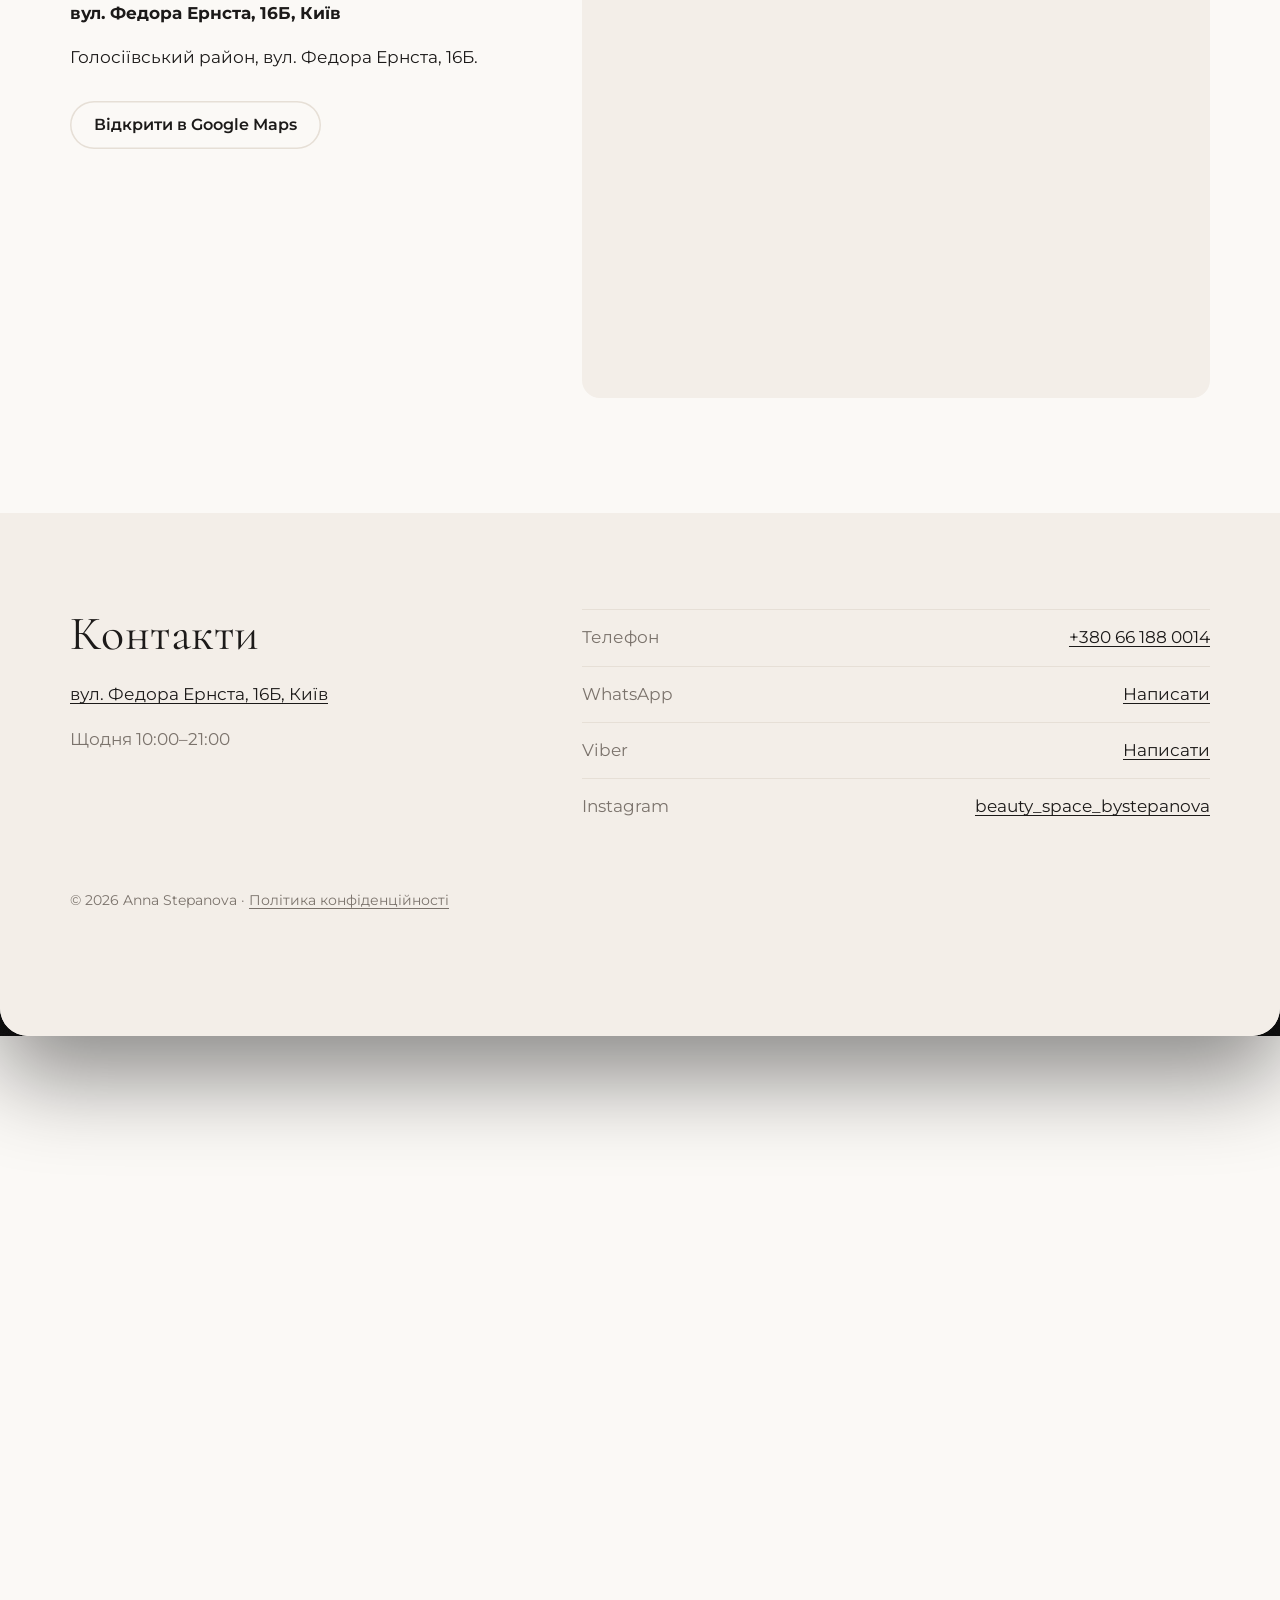
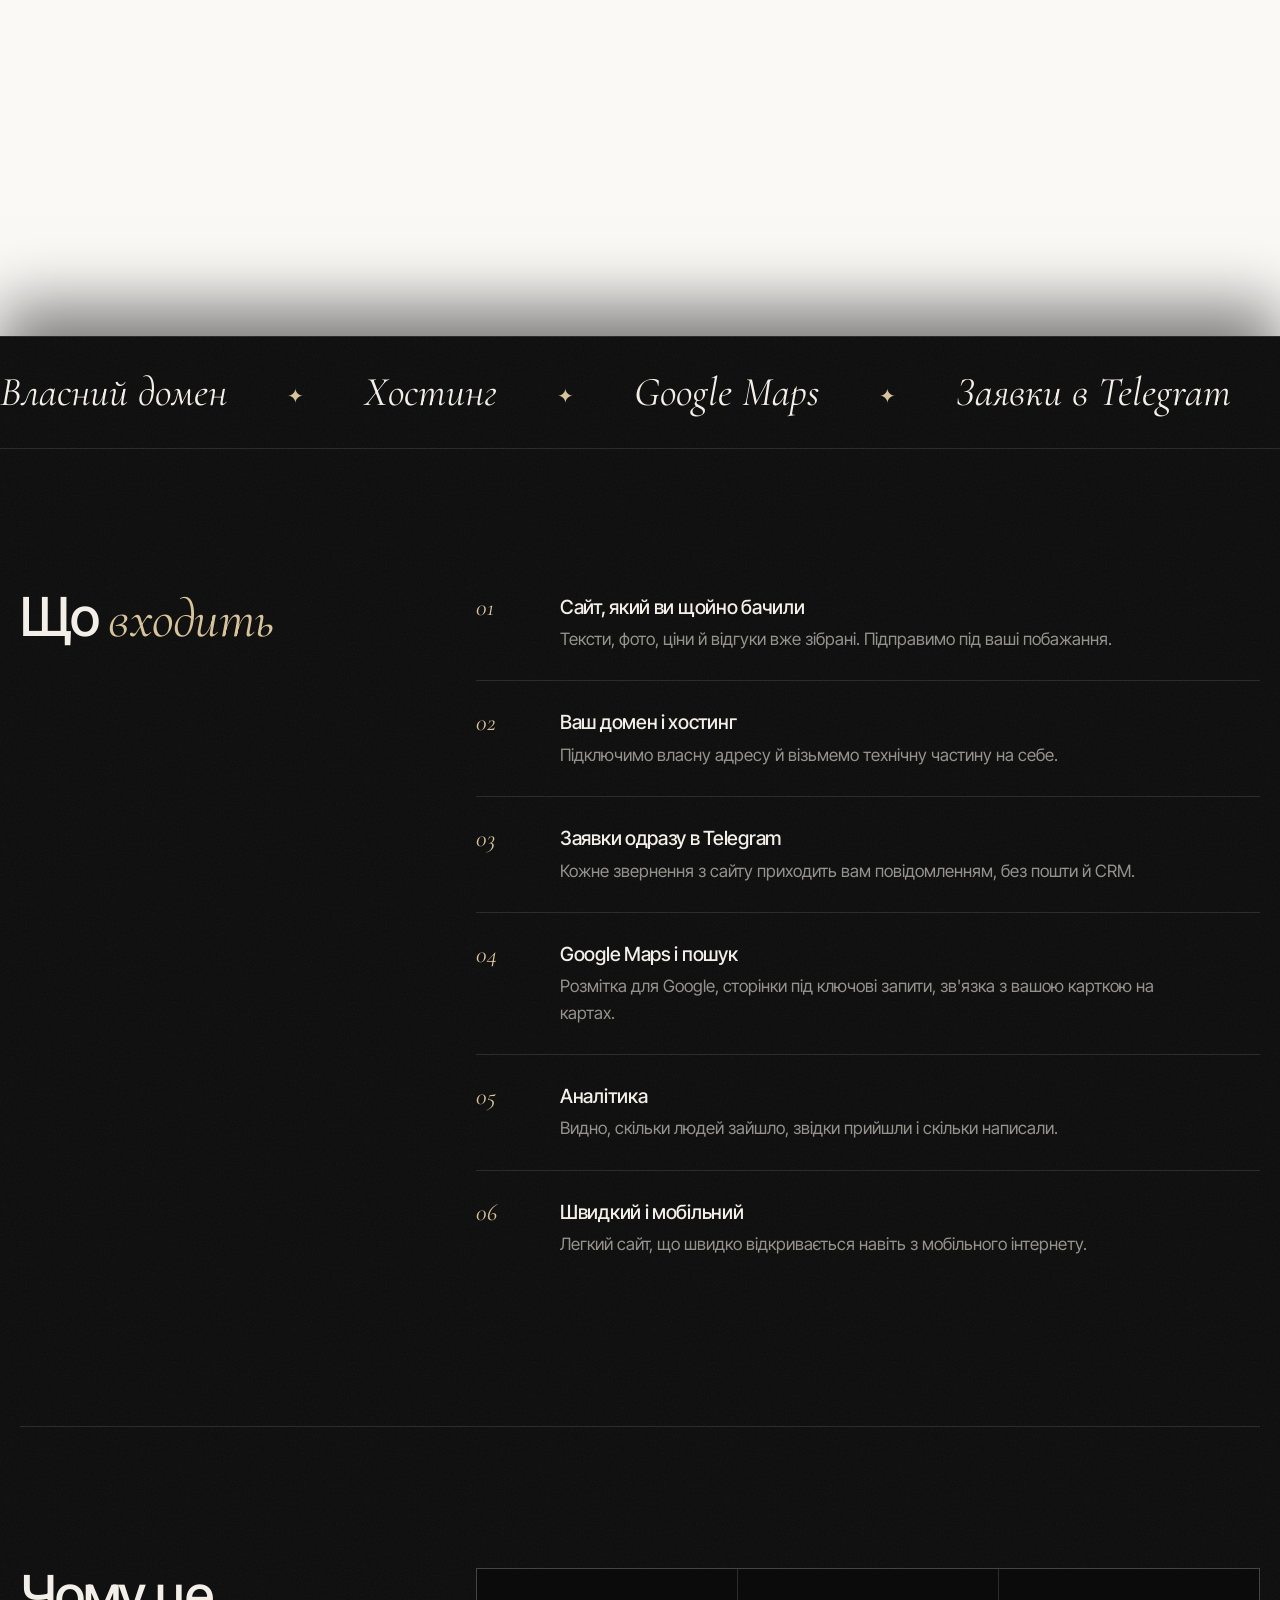
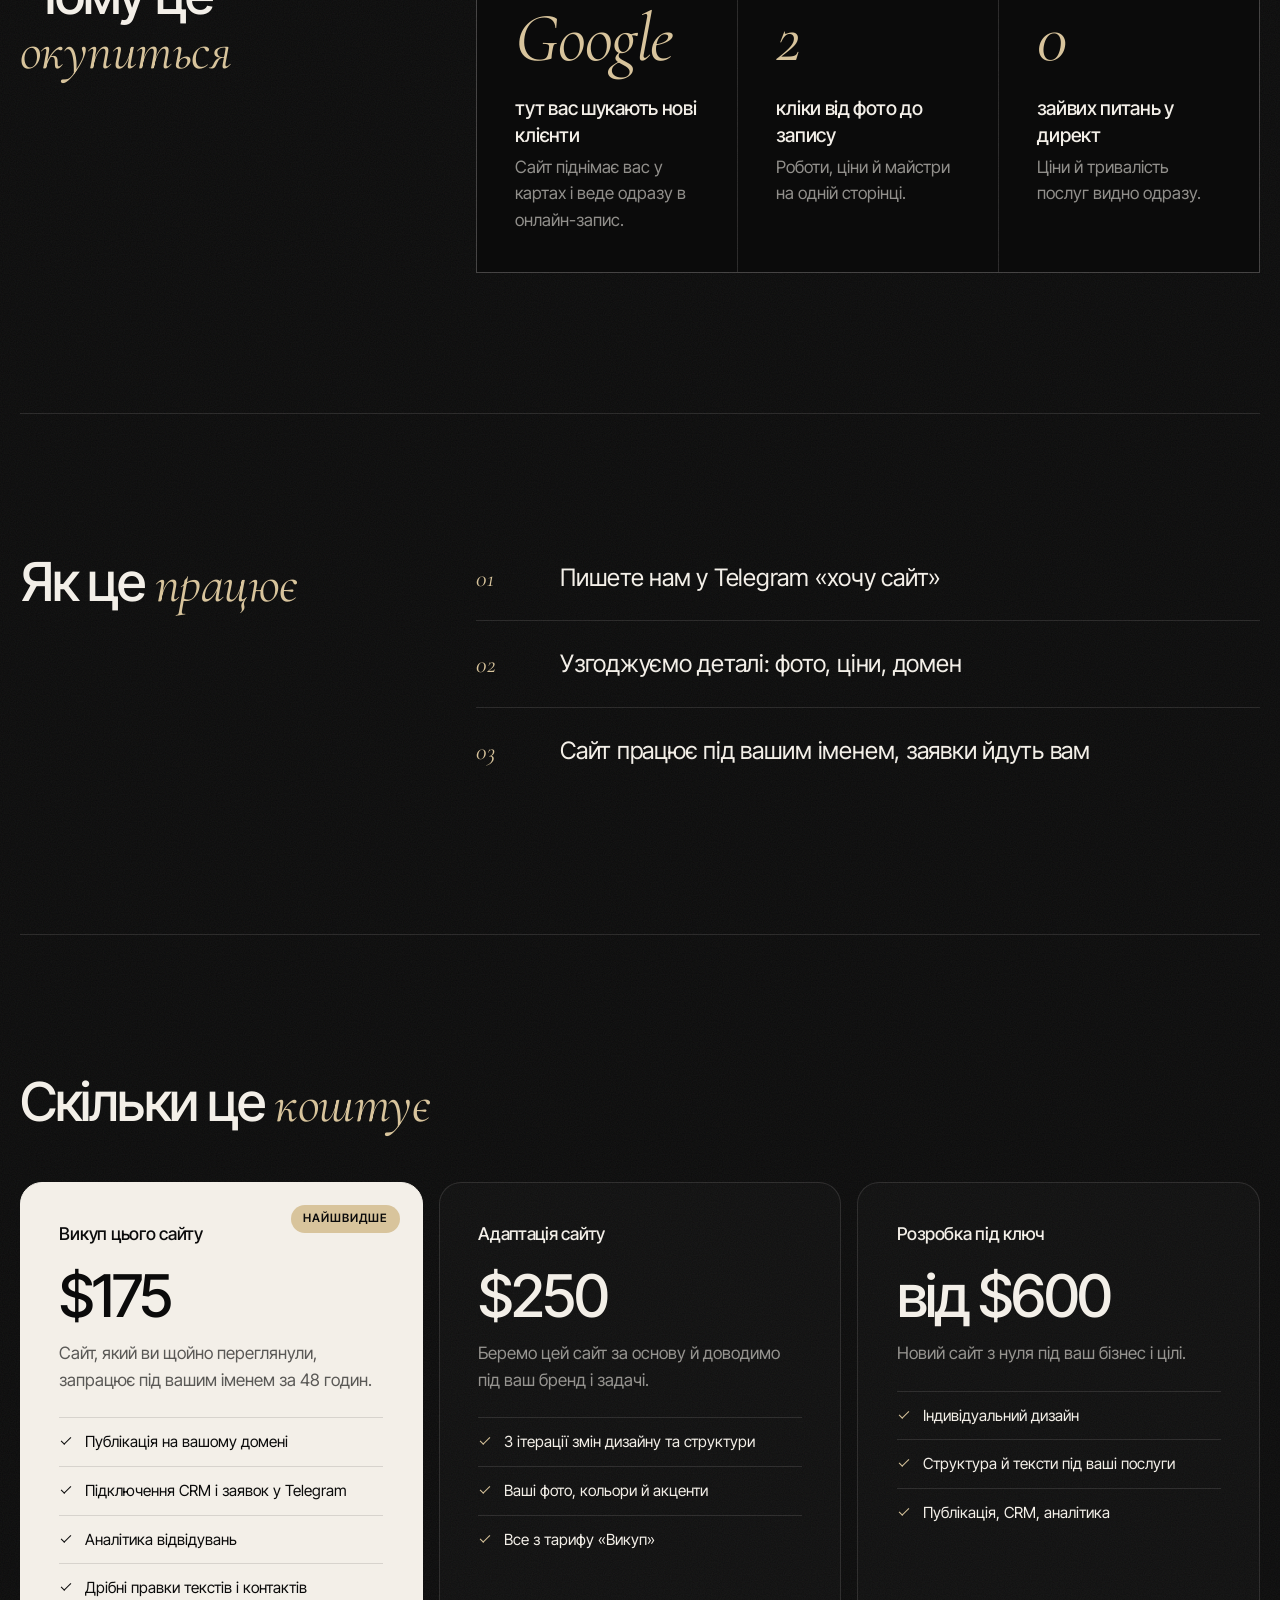
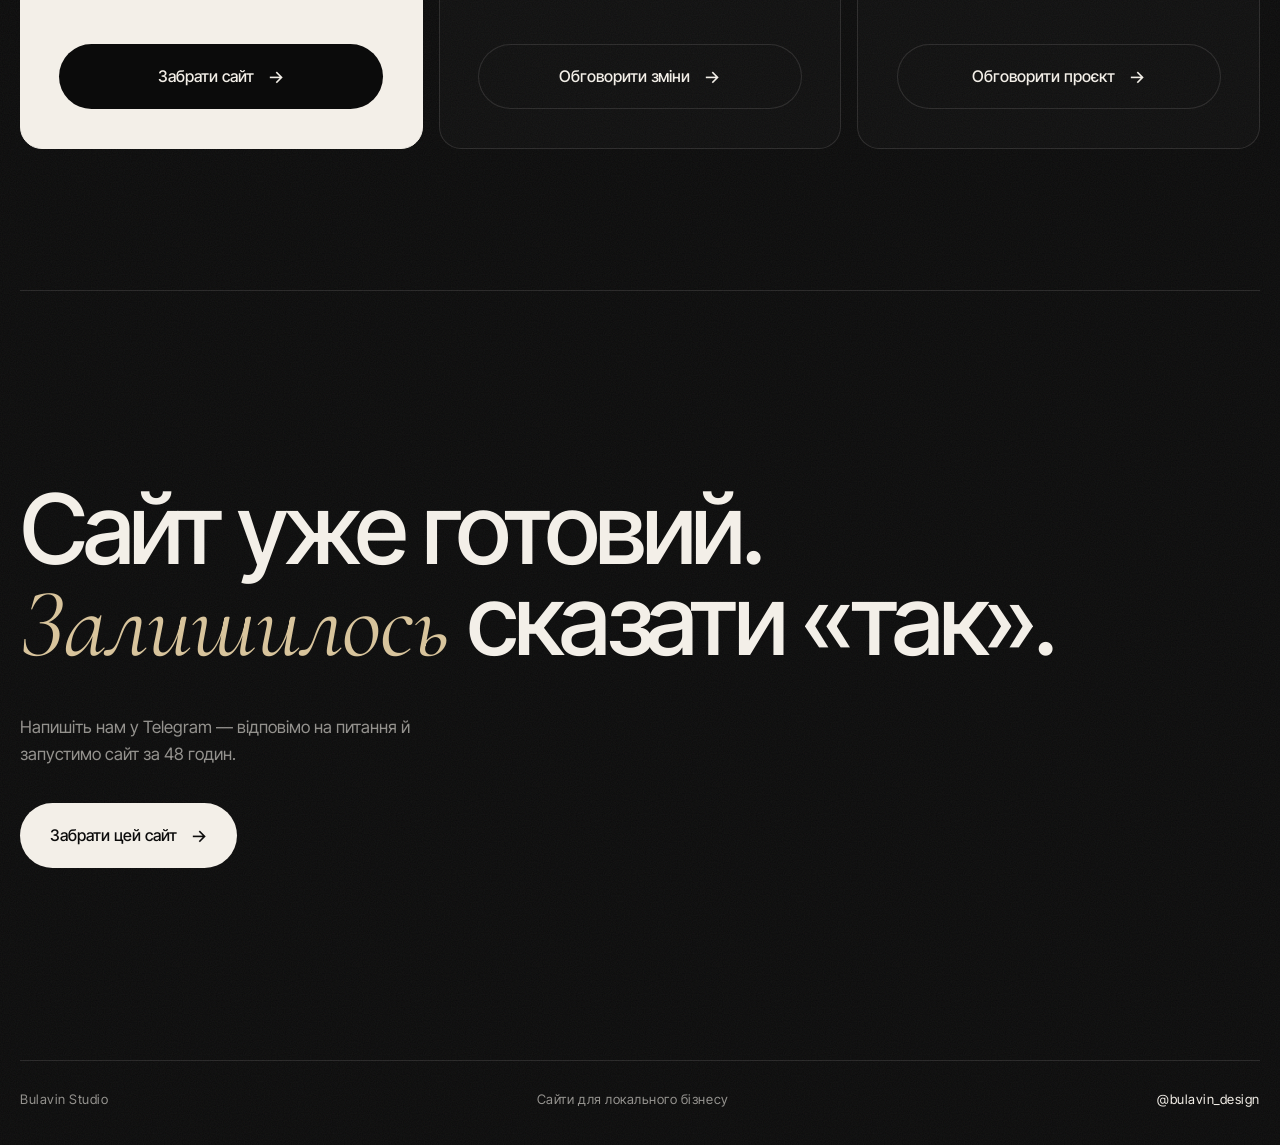
==== commit e650aac1: "Update site 2026-10-21" ====
--- a/index.html
+++ b/index.html
@@ -42,7 +42,8 @@
 <section class="pwrap psec"><h2 class="ph2">Що <em>входить</em></h2><ol class="pinc"><li><span class="pn">01</span><div><h3>Сайт, який ви щойно бачили</h3><p>Тексти, фото, ціни й відгуки вже зібрані. Підправимо під ваші побажання.</p></div></li><li><span class="pn">02</span><div><h3>Ваш домен і хостинг</h3><p>Підключимо власну адресу й візьмемо технічну частину на себе.</p></div></li><li><span class="pn">03</span><div><h3>Заявки одразу в Telegram</h3><p>Кожне звернення з сайту приходить вам повідомленням, без пошти й CRM.</p></div></li><li><span class="pn">04</span><div><h3>Google Maps і пошук</h3><p>Розмітка для Google, сторінки під ключові запити, зв&#x27;язка з вашою карткою на картах.</p></div></li><li><span class="pn">05</span><div><h3>Аналітика</h3><p>Видно, скільки людей зайшло, звідки прийшли і скільки написали.</p></div></li><li><span class="pn">06</span><div><h3>Швидкий і мобільний</h3><p>Легкий сайт, що швидко відкривається навіть з мобільного інтернету.</p></div></li></ol></section>
 <section class="pwrap psec"><h2 class="ph2">Чому це <em>окупиться</em></h2><div class="pwhy"><div class="pw"><strong>Google</strong><h3>тут вас шукають нові клієнти</h3><p>Сайт піднімає вас у картах і веде одразу в онлайн-запис.</p></div><div class="pw"><strong>2</strong><h3>кліки від фото до запису</h3><p>Роботи, ціни й майстри на одній сторінці.</p></div><div class="pw"><strong>0</strong><h3>зайвих питань у директ</h3><p>Ціни й тривалість послуг видно одразу.</p></div></div></section>
 <section class="pwrap psec"><h2 class="ph2">Як це <em>працює</em></h2><ol class="psteps"><li><span class="pn">01</span><p>Пишете нам у Telegram «хочу сайт»</p></li><li><span class="pn">02</span><p>Узгоджуємо деталі: фото, ціни, домен</p></li><li><span class="pn">03</span><p>Сайт працює під вашим іменем, заявки йдуть вам</p></li></ol></section>
-<section class="pwrap pfinal"><h2 class="ph1">Сайт уже готовий. <em>Залишилось</em> сказати «так».</h2><p class="psub">Напишіть нам — назвемо вартість запуску й відповімо на всі питання.</p><a href="https://t.me/bulavin_design" class="pbtn" target="_blank" rel="noopener" data-goal="telegram">Забрати цей сайт</a></section>
+<section class="pwrap psec pplans-sec"><h2 class="ph2">Скільки це <em>коштує</em></h2><div class="pplans"><article class="pplan on"><span class="ptag">Найшвидше</span><h3>Викуп цього сайту</h3><p class="pprice">$175</p><p class="plead">Сайт, який ви щойно переглянули, запрацює під вашим іменем за 48 годин.</p><ul><li>Публікація на вашому домені</li><li>Підключення CRM і заявок у Telegram</li><li>Аналітика відвідувань</li><li>Дрібні правки текстів і контактів</li></ul><a href="https://t.me/bulavin_design" class="pbtn" target="_blank" rel="noopener" data-goal="telegram">Забрати сайт</a></article><article class="pplan"><h3>Адаптація сайту</h3><p class="pprice">$250</p><p class="plead">Беремо цей сайт за основу й доводимо під ваш бренд і задачі.</p><ul><li>3 ітерації змін дизайну та структури</li><li>Ваші фото, кольори й акценти</li><li>Все з тарифу «Викуп»</li></ul><a href="https://t.me/bulavin_design" class="pbtn ghost" target="_blank" rel="noopener" data-goal="telegram">Обговорити зміни</a></article><article class="pplan"><h3>Розробка під ключ</h3><p class="pprice">від $600</p><p class="plead">Новий сайт з нуля під ваш бізнес і цілі.</p><ul><li>Індивідуальний дизайн</li><li>Структура й тексти під ваші послуги</li><li>Публікація, CRM, аналітика</li></ul><a href="https://t.me/bulavin_design" class="pbtn ghost" target="_blank" rel="noopener" data-goal="telegram">Обговорити проєкт</a></article></div></section>
+<section class="pwrap pfinal"><h2 class="ph1">Сайт уже готовий. <em>Залишилось</em> сказати «так».</h2><p class="psub">Напишіть нам у Telegram — відповімо на питання й запустимо сайт за 48 годин.</p><a href="https://t.me/bulavin_design" class="pbtn" target="_blank" rel="noopener" data-goal="telegram">Забрати цей сайт</a></section>
 <footer class="pwrap pfoot"><span>Bulavin Studio</span><span>Сайти для локального бізнесу</span><a href="https://t.me/bulavin_design" target="_blank" rel="noopener" data-goal="telegram">@bulavin_design</a></footer>
 </div></aside>
 <div class="mbar"><a href="https://booking.easyweek.com.ua/beauty-space-by-stepanova-3" class="btn" target="_blank" rel="noopener" data-goal="booking">Записатися онлайн</a></div>
--- a/style.css
+++ b/style.css
@@ -29,7 +29,7 @@
 .hero-split{display:grid;grid-template-columns:1.15fr .85fr;gap:clamp(28px,5vw,80px);align-items:end;padding:clamp(48px,7vw,96px) 0 clamp(56px,8vw,112px)}
 .hero-split.solo{grid-template-columns:1fr}
 .hero-split.solo h1{max-width:16ch}
-.hero-split img{width:100%;aspect-ratio:4/5;object-fit:cover;border-radius:var(--r)}
+.hero-split img{width:100%;aspect-ratio:4/5;object-fit:cover;border-radius:var(--rimg)}
 .kicker{font-size:.82rem;letter-spacing:.09em;text-transform:uppercase;color:var(--muted);margin-bottom:22px}
 .lead{font-size:clamp(1.05rem,1.6vw,1.22rem);color:var(--muted);max-width:44ch}
 .actions{margin-top:30px;display:flex;gap:14px;flex-wrap:wrap}
@@ -44,7 +44,7 @@
 section.alt{background:var(--surface);border-top-color:transparent}
 .two{display:grid;grid-template-columns:5fr 7fr;gap:clamp(24px,5vw,88px);align-items:start}
 .two>div:first-child{position:sticky;top:24px}
-.prose img.cover{margin-top:28px;width:100%;aspect-ratio:3/2;object-fit:cover;border-radius:var(--r)}
+.prose img.cover{margin-top:28px;width:100%;aspect-ratio:3/2;object-fit:cover;border-radius:var(--rimg)}
 
 .services{list-style:none;margin:0;padding:0;counter-reset:n}
 .services li{counter-increment:n;display:grid;grid-template-columns:2.6rem 1fr auto;gap:18px;padding:22px 0;border-top:1px solid var(--line)}
@@ -111,7 +111,7 @@
 
 /* тарифы */
 .plans{display:grid;grid-template-columns:repeat(auto-fit,minmax(250px,1fr));gap:16px;margin-top:28px;align-items:stretch}
-.plan{position:relative;display:flex;flex-direction:column;padding:28px;border:1px solid var(--line);border-radius:var(--r)}
+.plan{position:relative;display:flex;flex-direction:column;padding:28px;border:1px solid var(--line);border-radius:var(--rimg)}
 .plan.featured{border:2px solid var(--accent)}
 .plan ul{list-style:none;padding:0;margin:0 0 24px;flex:1}
 .plan li{padding:7px 0;border-top:1px solid var(--line);font-size:.95rem}
@@ -129,17 +129,17 @@
 
 /* автор */
 .author{display:grid;grid-template-columns:5fr 7fr;gap:clamp(24px,5vw,80px);align-items:center}
-.portrait{width:100%;aspect-ratio:4/5;object-fit:cover;border-radius:var(--r)}
+.portrait{width:100%;aspect-ratio:4/5;object-fit:cover;border-radius:var(--rimg)}
 .sign{font-family:var(--head);font-size:1.4rem;margin-top:20px}
 
 /* квиз */
-.quiz{border:1px solid var(--line);border-radius:var(--r);padding:clamp(20px,3vw,36px);background:var(--bg)}
+.quiz{border:1px solid var(--line);border-radius:var(--rimg);padding:clamp(20px,3vw,36px);background:var(--bg)}
 .qstep{border:0;margin:0 0 24px;padding:0;min-width:0}
 .quiz.js .qstep{margin:0}
 .qstep legend{font-weight:600;font-size:1.15rem;margin-bottom:16px;padding:0}
 .qstep legend small{display:block;font-weight:400;color:var(--muted);font-size:.8rem;margin-bottom:6px}
 .opts{display:grid;gap:8px}
-.opt{display:flex;align-items:center;gap:12px;padding:14px 16px;border:1px solid var(--line);border-radius:var(--r);cursor:pointer}
+.opt{display:flex;align-items:center;gap:12px;padding:14px 16px;border:1px solid var(--line);border-radius:var(--rimg);cursor:pointer}
 .opt:hover{border-color:var(--ink)}
 .opt input{accent-color:var(--accent);width:18px;height:18px;margin:0}
 .opt:has(input:checked){border-color:var(--accent);box-shadow:inset 0 0 0 1px var(--accent)}
@@ -149,7 +149,7 @@
 .qbonus{padding:12px 16px;background:var(--surface);border-left:3px solid var(--accent)}
 
 /* карта */
-.map{aspect-ratio:4/3;background:var(--surface);border-radius:var(--r);overflow:hidden}
+.map{aspect-ratio:4/3;background:var(--surface);border-radius:var(--rimg);overflow:hidden}
 .map iframe{width:100%;height:100%;border:0}
 .map-load{width:100%;height:100%;border:0;background:var(--surface);color:var(--ink);font:inherit;font-weight:600;cursor:pointer}
 .map-load:hover{background:var(--line)}
@@ -160,7 +160,7 @@
 .code strong{font-family:ui-monospace,Menlo,monospace;font-size:1.3rem;letter-spacing:.06em;padding:10px 18px;border:2px dashed var(--accent)}
 
 /* cookies */
-.consent{position:fixed;left:16px;right:16px;bottom:16px;z-index:20;max-width:560px;margin-left:auto;display:flex;align-items:center;gap:16px;flex-wrap:wrap;padding:16px 20px;background:var(--bg);color:var(--ink);border:1px solid var(--line);box-shadow:0 10px 30px rgba(0,0,0,.15);border-radius:var(--r);font-size:.92rem}
+.consent{position:fixed;left:16px;right:16px;bottom:16px;z-index:20;max-width:560px;margin-left:auto;display:flex;align-items:center;gap:16px;flex-wrap:wrap;padding:16px 20px;background:var(--bg);color:var(--ink);border:1px solid var(--line);box-shadow:0 10px 30px rgba(0,0,0,.15);border-radius:var(--rimg);font-size:.92rem}
 .consent p{margin:0;flex:1 1 240px}
 .consent div{display:flex;gap:8px}
 .consent .btn{padding:10px 16px}
@@ -186,13 +186,13 @@
 .fields{display:grid;grid-template-columns:1fr 1fr;gap:12px;margin:20px 0 12px}
 .fields label{display:flex;flex-direction:column;gap:6px;font-size:.85rem;color:var(--muted)}
 .fields label.full{grid-column:1/-1}
-.fields input,.fields select{font:inherit;font-size:1rem;color:var(--ink);background:var(--bg);border:1px solid var(--line);border-radius:var(--r);padding:13px 14px;width:100%}
+.fields input,.fields select{font:inherit;font-size:1rem;color:var(--ink);background:var(--bg);border:1px solid var(--line);border-radius:min(var(--r),12px);padding:13px 14px;width:100%}
 .fields input:focus,.fields select:focus{outline:2px solid var(--accent);outline-offset:0;border-color:transparent}
 .btn.wide{width:100%;border:0;cursor:pointer;font-family:inherit}
 .btn:disabled{opacity:.6;cursor:wait}
 .ferr{color:#b3261e;font-size:.9rem;margin:0 0 10px}
 .consent-note{margin:12px 0 0}
-.leadform,.thanks{border:1px solid var(--line);border-radius:var(--r);padding:clamp(20px,3vw,36px);background:var(--bg)}
+.leadform,.thanks{border:1px solid var(--line);border-radius:var(--rimg);padding:clamp(20px,3vw,36px);background:var(--bg)}
 .thanks h3{font-size:1.3rem}
 @media (max-width:520px){.fields{grid-template-columns:1fr}}
 
@@ -277,6 +277,31 @@
 /* карта сразу видна */
 .map iframe{display:block}
 
+/* ---------- гостиницы ---------- */
+.rooms{display:grid;grid-template-columns:repeat(auto-fit,minmax(300px,1fr));gap:20px;margin-top:28px}
+.room{display:flex;flex-direction:column;background:var(--surface);border-radius:var(--rimg);overflow:hidden}
+.room img{width:100%;aspect-ratio:4/3;object-fit:cover}
+.rbody{display:flex;flex-direction:column;flex:1;padding:22px}
+.room h3{font-family:var(--head);font-weight:var(--hw);font-size:1.45rem;margin:0 0 4px}
+.room p{margin:0 0 10px;font-size:.95rem}
+.rfeat{list-style:none;margin:6px 0 18px;padding:0;display:flex;flex-wrap:wrap;gap:6px}
+.rfeat li{font-size:.8rem;padding:4px 10px;border-radius:999px;background:var(--bg);color:var(--muted)}
+.rfoot{display:flex;justify-content:space-between;align-items:center;gap:12px;margin-top:auto}
+.rprice{margin:0!important}
+.rprice strong{font-family:var(--head);font-weight:var(--hw);font-size:1.5rem}
+.rprice span{color:var(--muted);font-size:.85rem}
+.amen{list-style:none;margin:0;padding:0;display:grid;grid-template-columns:repeat(auto-fit,minmax(200px,1fr));gap:0 28px}
+.amen li{padding:14px 0 14px 26px;border-top:1px solid var(--line);position:relative}
+.amen li::before{content:"";position:absolute;left:2px;top:21px;width:9px;height:5px;border-left:2px solid var(--accent);border-bottom:2px solid var(--accent);transform:rotate(-45deg)}
+.rules{display:grid;gap:10px;margin-top:20px}
+.rules div{display:flex;justify-content:space-between;gap:16px;padding:12px 16px;background:var(--surface);border-radius:10px}
+.rules span{color:var(--muted)}
+.p-stay .hero-full .btn:not(.ghost){background:#fff;color:var(--ink)}
+.p-stay .hero-full .btn.ghost{box-shadow:inset 0 0 0 1.5px rgba(255,255,255,.6)}
+.p-stay main>section:not(.hero){border-top:0}
+.p-stay .kicker{color:var(--gold)}
+.p-stay .hero-full .kicker{color:#e8d6b8}
+
 /* ===== Мини-лендинг Bulavin Studio (только для сайтов на продаже) =====
    Механика: сайт (.site) лежит поверх, первый экран лендинга (.p-intro) прилипает под ним
    и открывается, когда сайт уезжает вверх. Остальные блоки (.p-body) наезжают поверх интро. */
@@ -346,3 +371,26 @@
   .pinc li,.psteps li{grid-template-columns:48px 1fr}
   .pbtn{width:100%;justify-content:center}
 }
+
+/* тарифы студии */
+.pplans-sec{grid-template-columns:1fr;gap:clamp(32px,4vw,56px)}
+.pplans-sec .ph2{position:static}
+.pplans{display:grid;grid-template-columns:repeat(3,1fr);gap:16px;align-items:stretch}
+.pplan{position:relative;display:flex;flex-direction:column;padding:clamp(26px,3vw,40px);border:1px solid var(--pline);border-radius:22px;background:rgba(243,239,232,.02)}
+.pplan.on{background:var(--pink);color:#0b0b0b;border-color:var(--pink)}
+.pplan.on h3,.pplan.on .pprice{color:#0b0b0b}
+.ptag{position:absolute;top:22px;right:22px;padding:5px 12px;border-radius:999px;background:var(--pacc);color:#0b0b0b;font-size:.72rem;letter-spacing:.08em;text-transform:uppercase;font-weight:600}
+.pplan h3{font-size:1.1rem;font-weight:500;margin:0 0 22px;padding-right:110px}
+.pprice{margin:0 0 14px;font-family:'Inter Tight',system-ui,sans-serif;font-weight:500;font-size:clamp(2.8rem,4.6vw,4.2rem);line-height:1;letter-spacing:-.04em;color:var(--pink)}
+.plead{margin:0 0 24px;color:var(--pmuted)}
+.pplan.on .plead{color:rgba(11,11,11,.66)}
+.pplan ul{list-style:none;margin:0 0 32px;padding:0;flex:1}
+.pplan li{padding:12px 0 12px 26px;border-top:1px solid var(--pline);position:relative;font-size:.96rem}
+.pplan.on li{border-top-color:rgba(11,11,11,.12)}
+.pplan li::before{content:"";position:absolute;left:2px;top:19px;width:10px;height:5px;border-left:1.5px solid var(--pacc);border-bottom:1.5px solid var(--pacc);transform:rotate(-45deg)}
+.pplan.on li::before{border-color:#0b0b0b}
+.pplan .pbtn{justify-content:center}
+.pplan.on .pbtn{background:#0b0b0b;color:var(--pink)}
+.pbtn.ghost{background:transparent;color:var(--pink);box-shadow:inset 0 0 0 1px var(--pline)}
+.pbtn.ghost:hover{background:rgba(243,239,232,.06)}
+@media (max-width:980px){.pplans{grid-template-columns:1fr}}
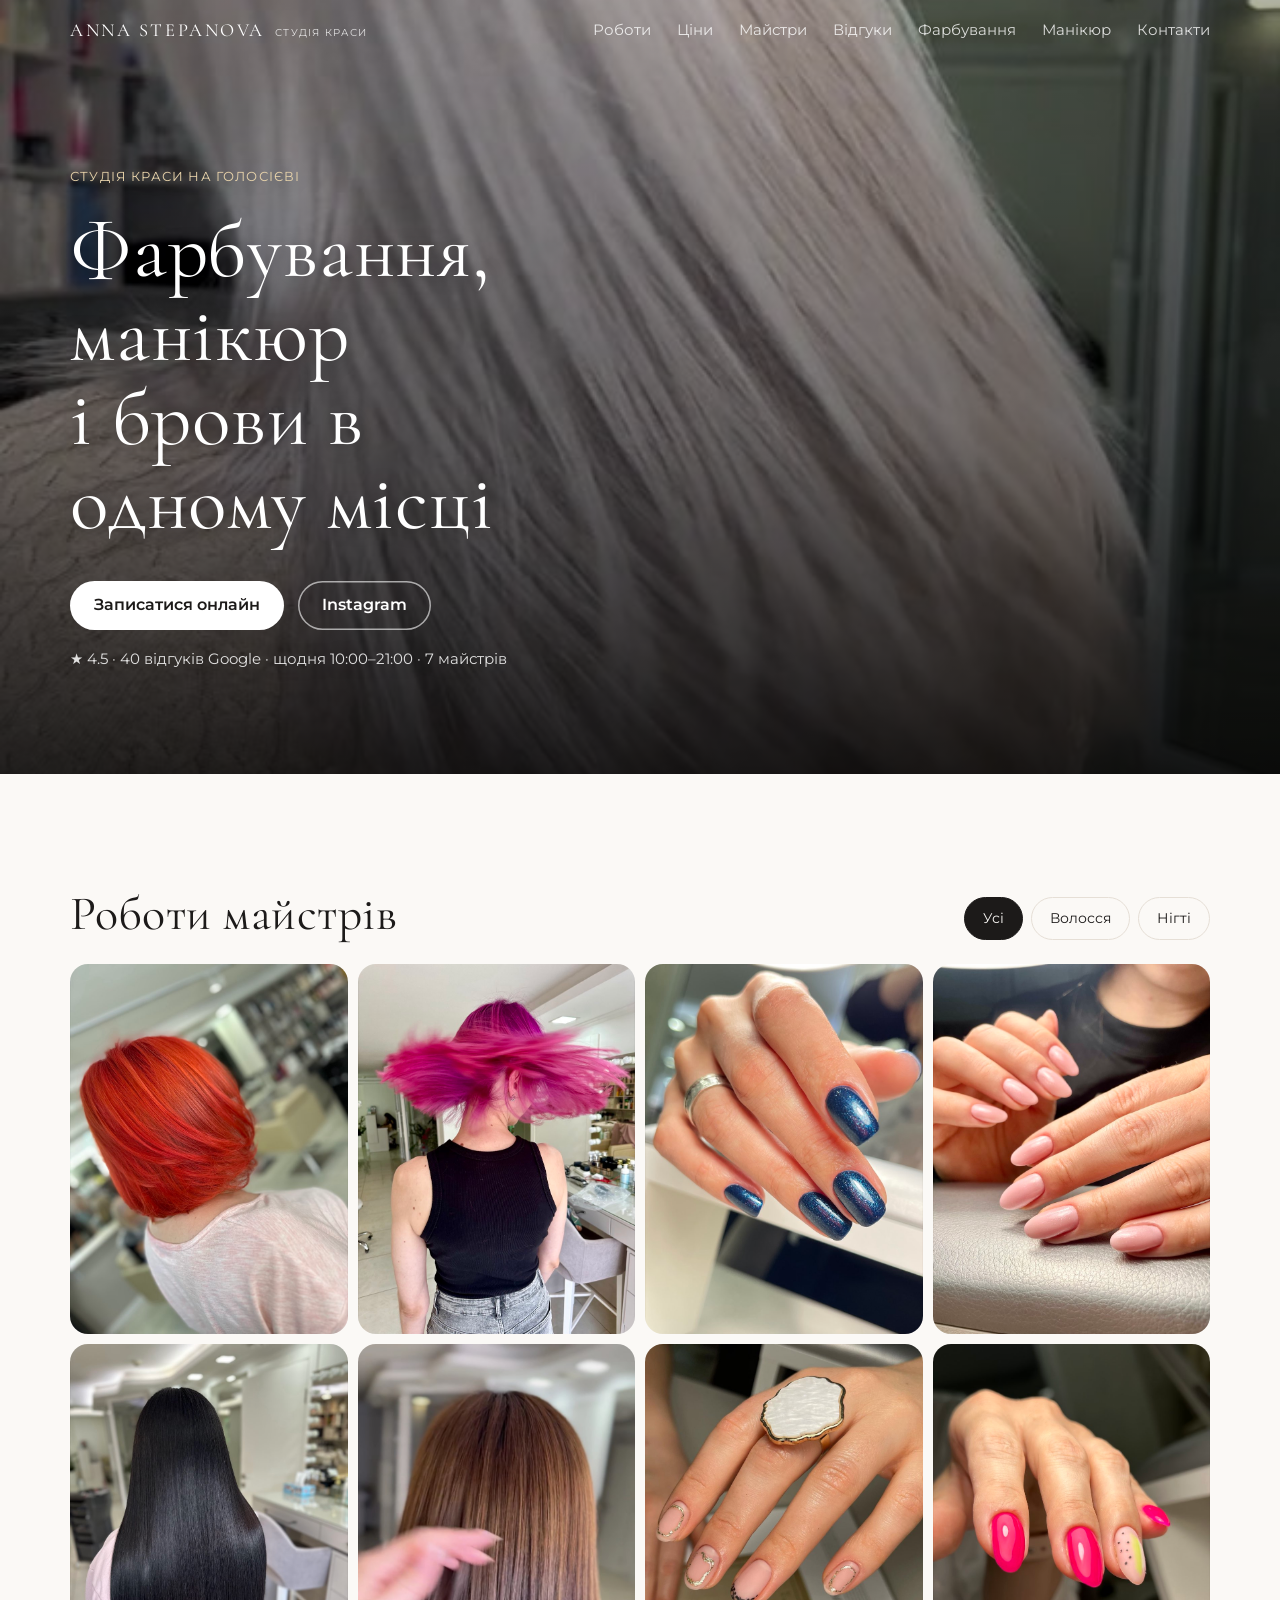
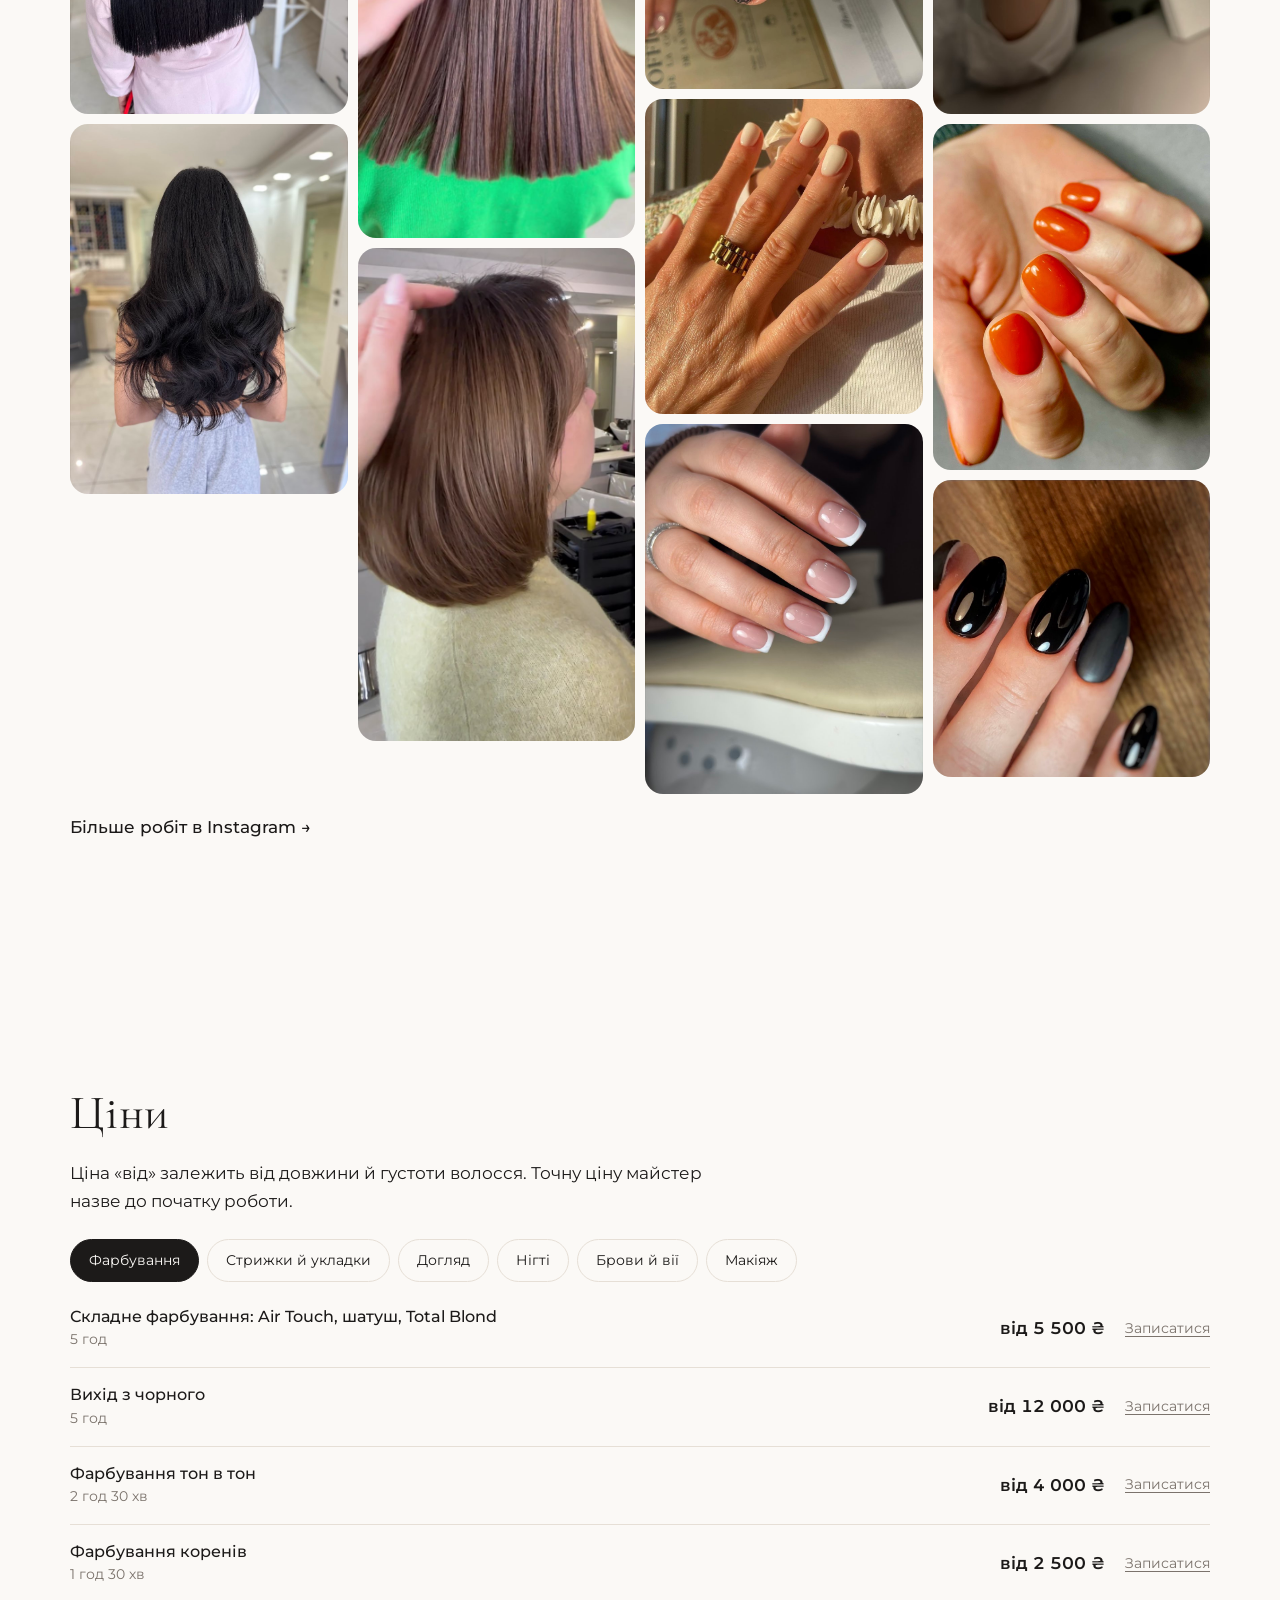
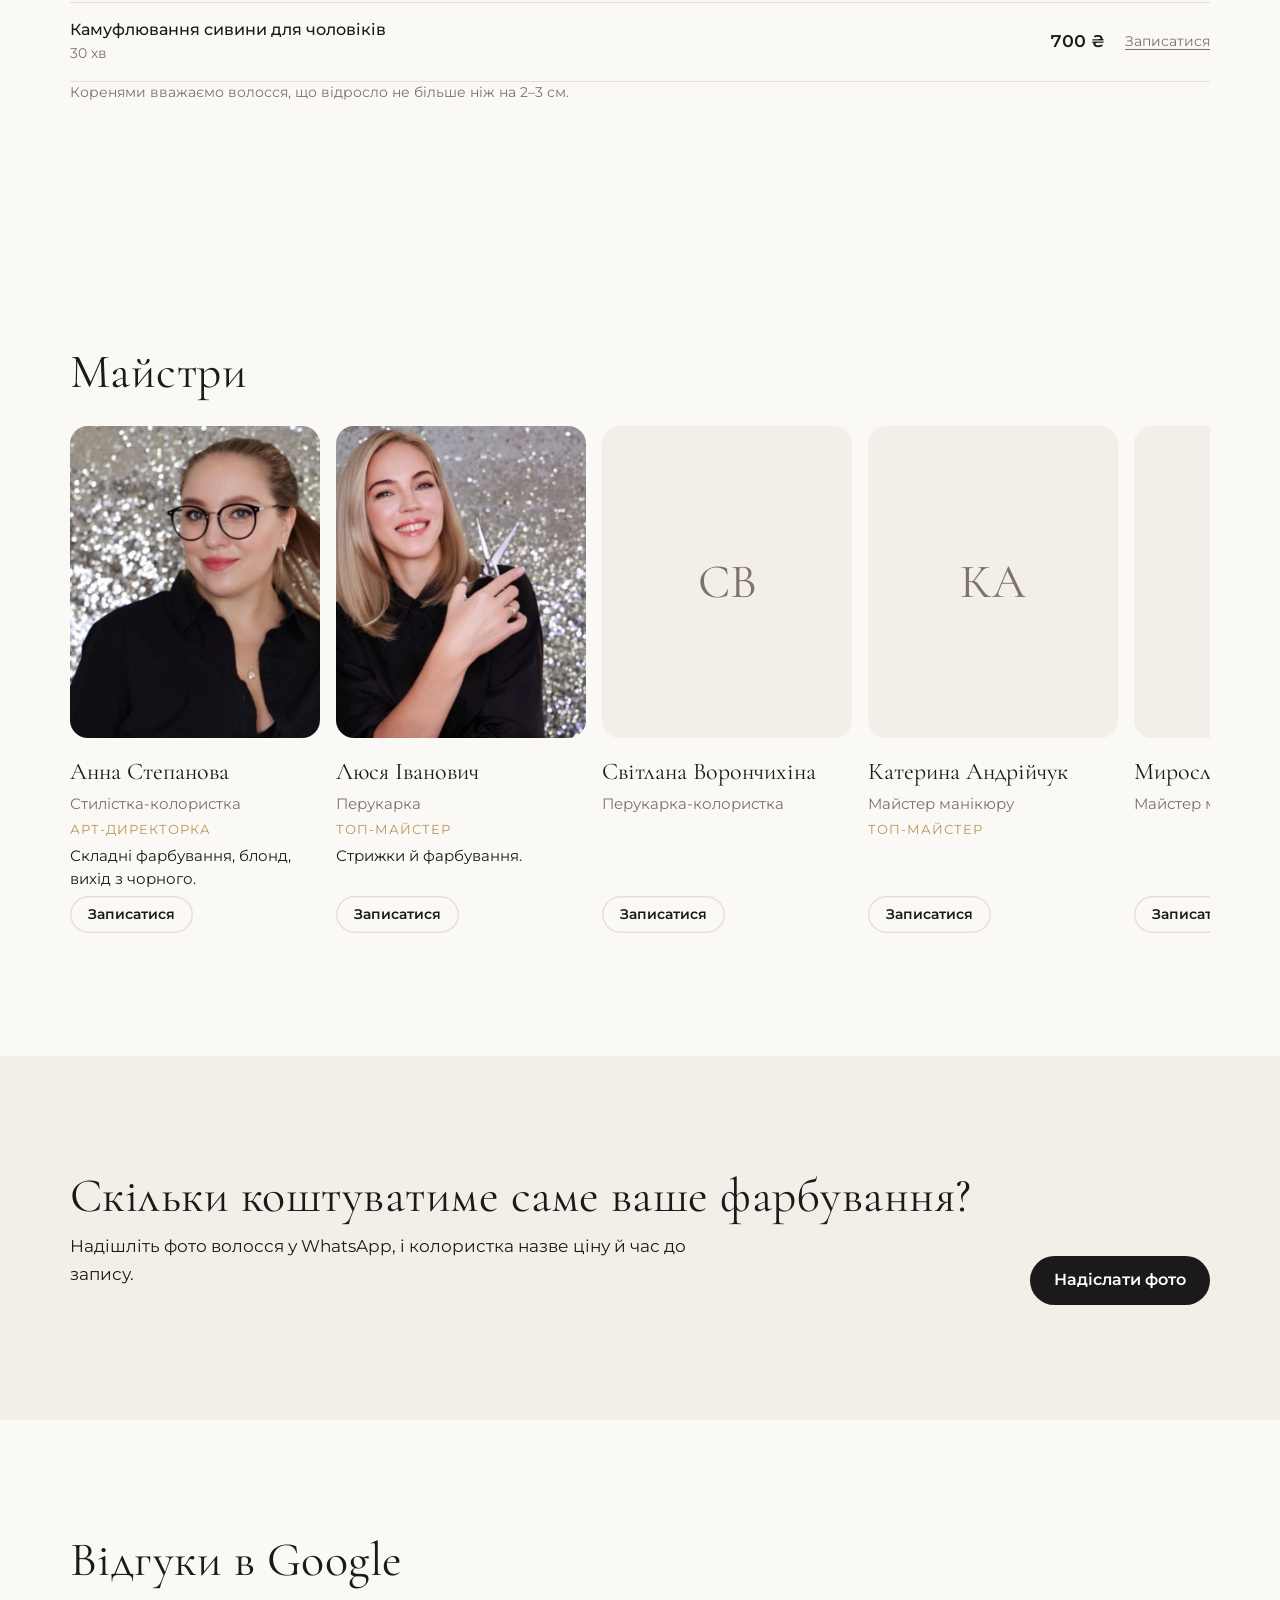
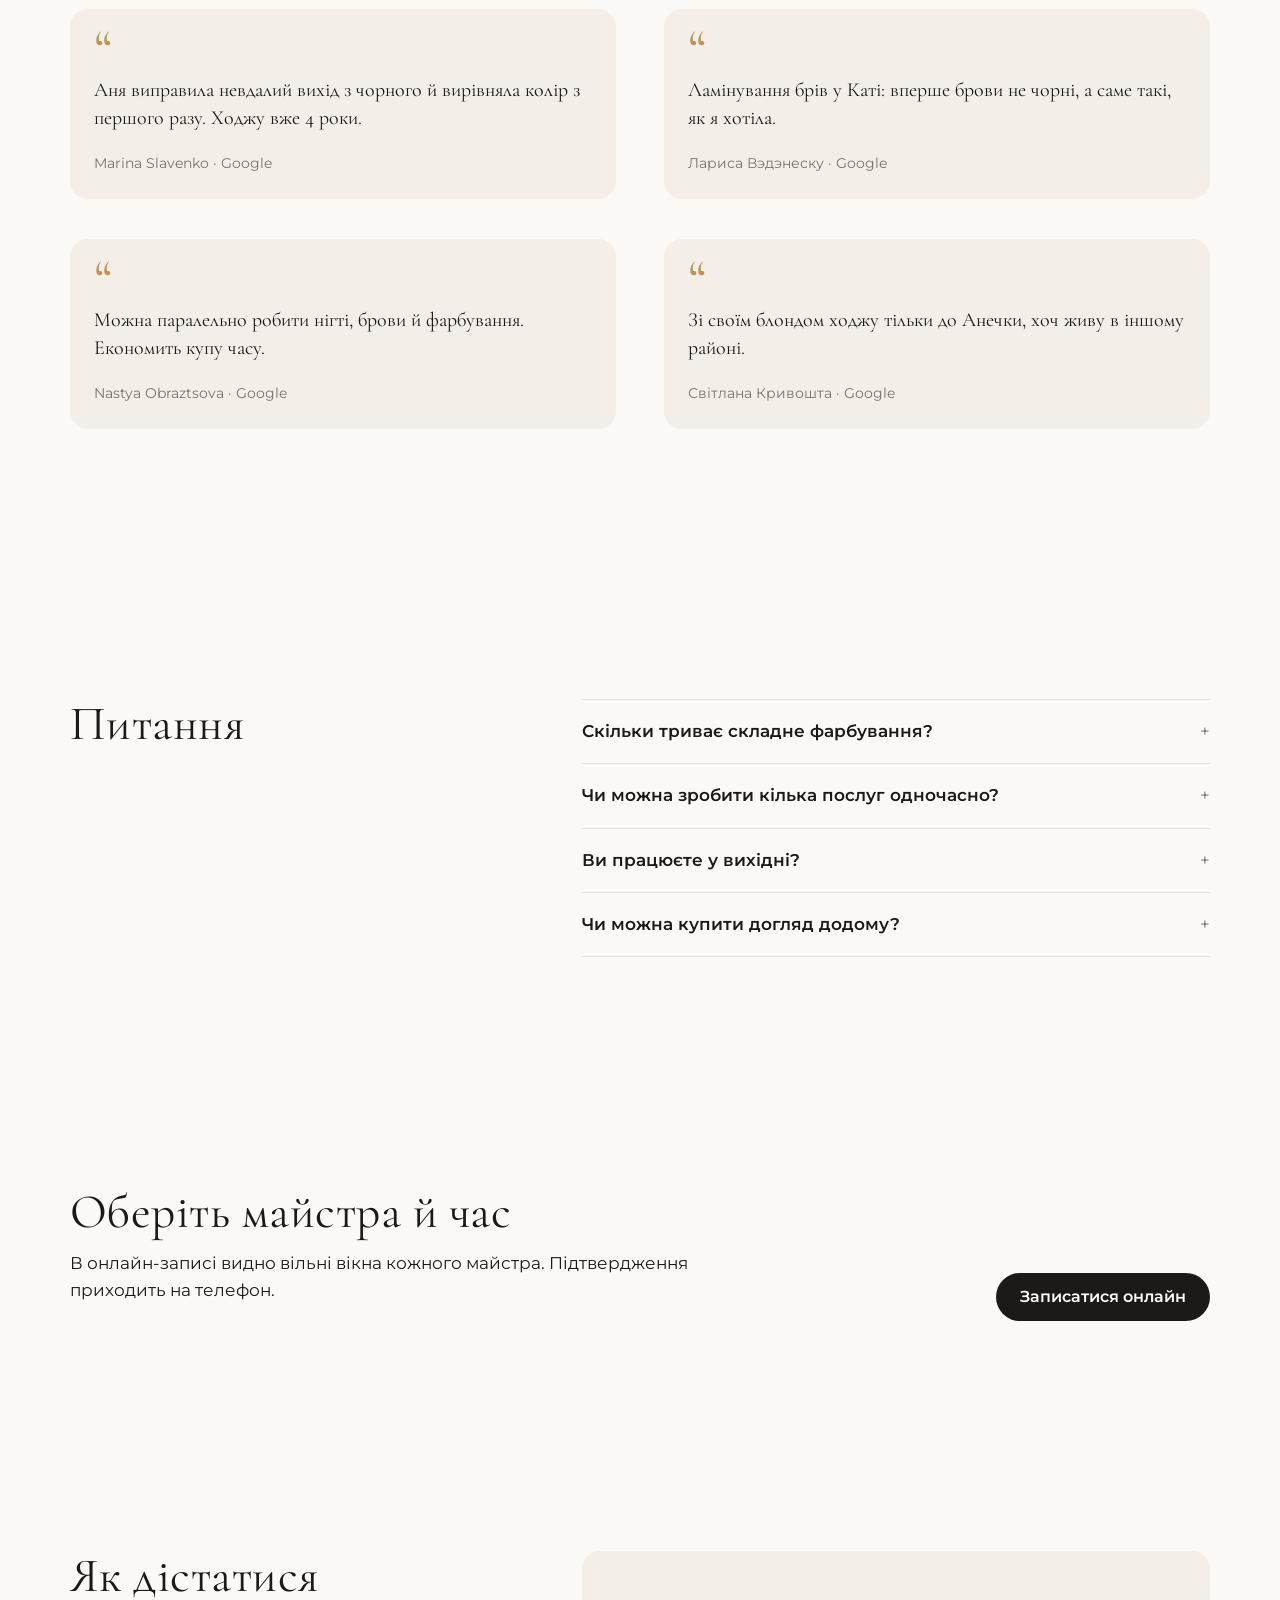
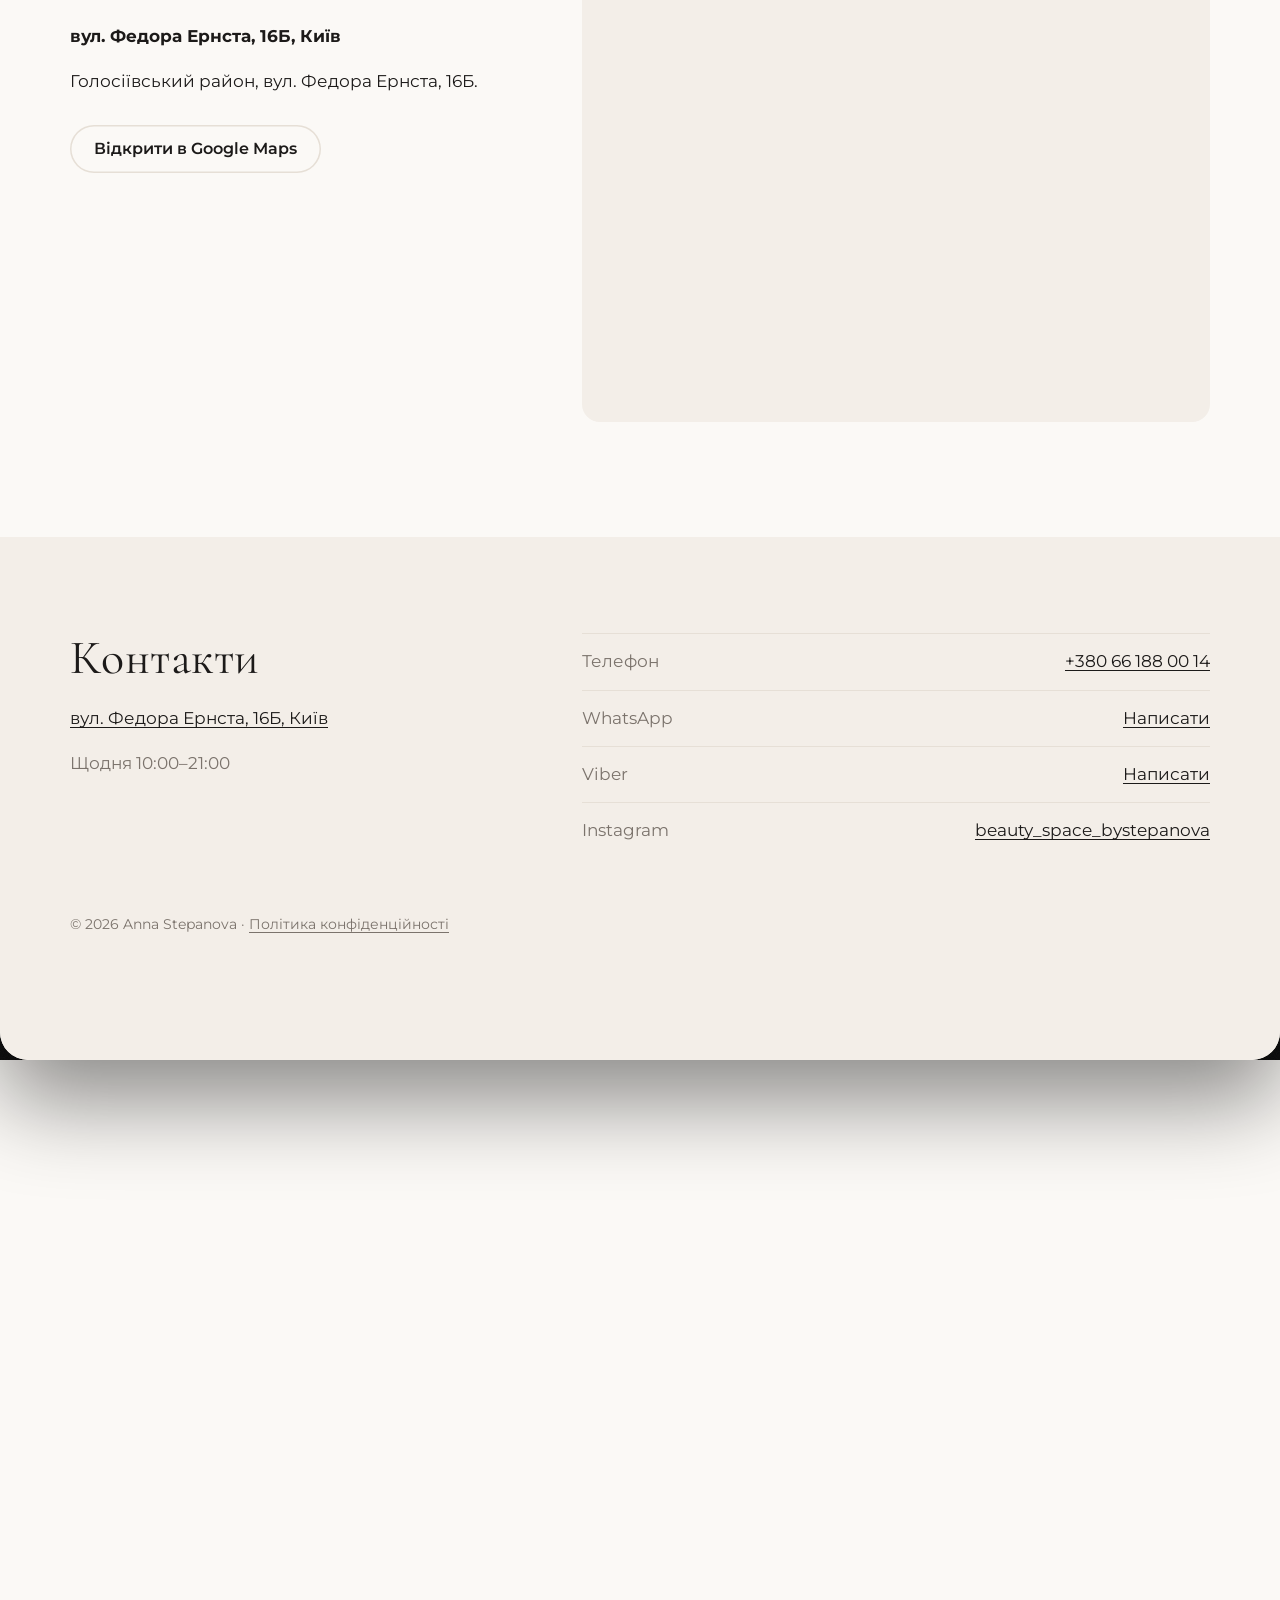
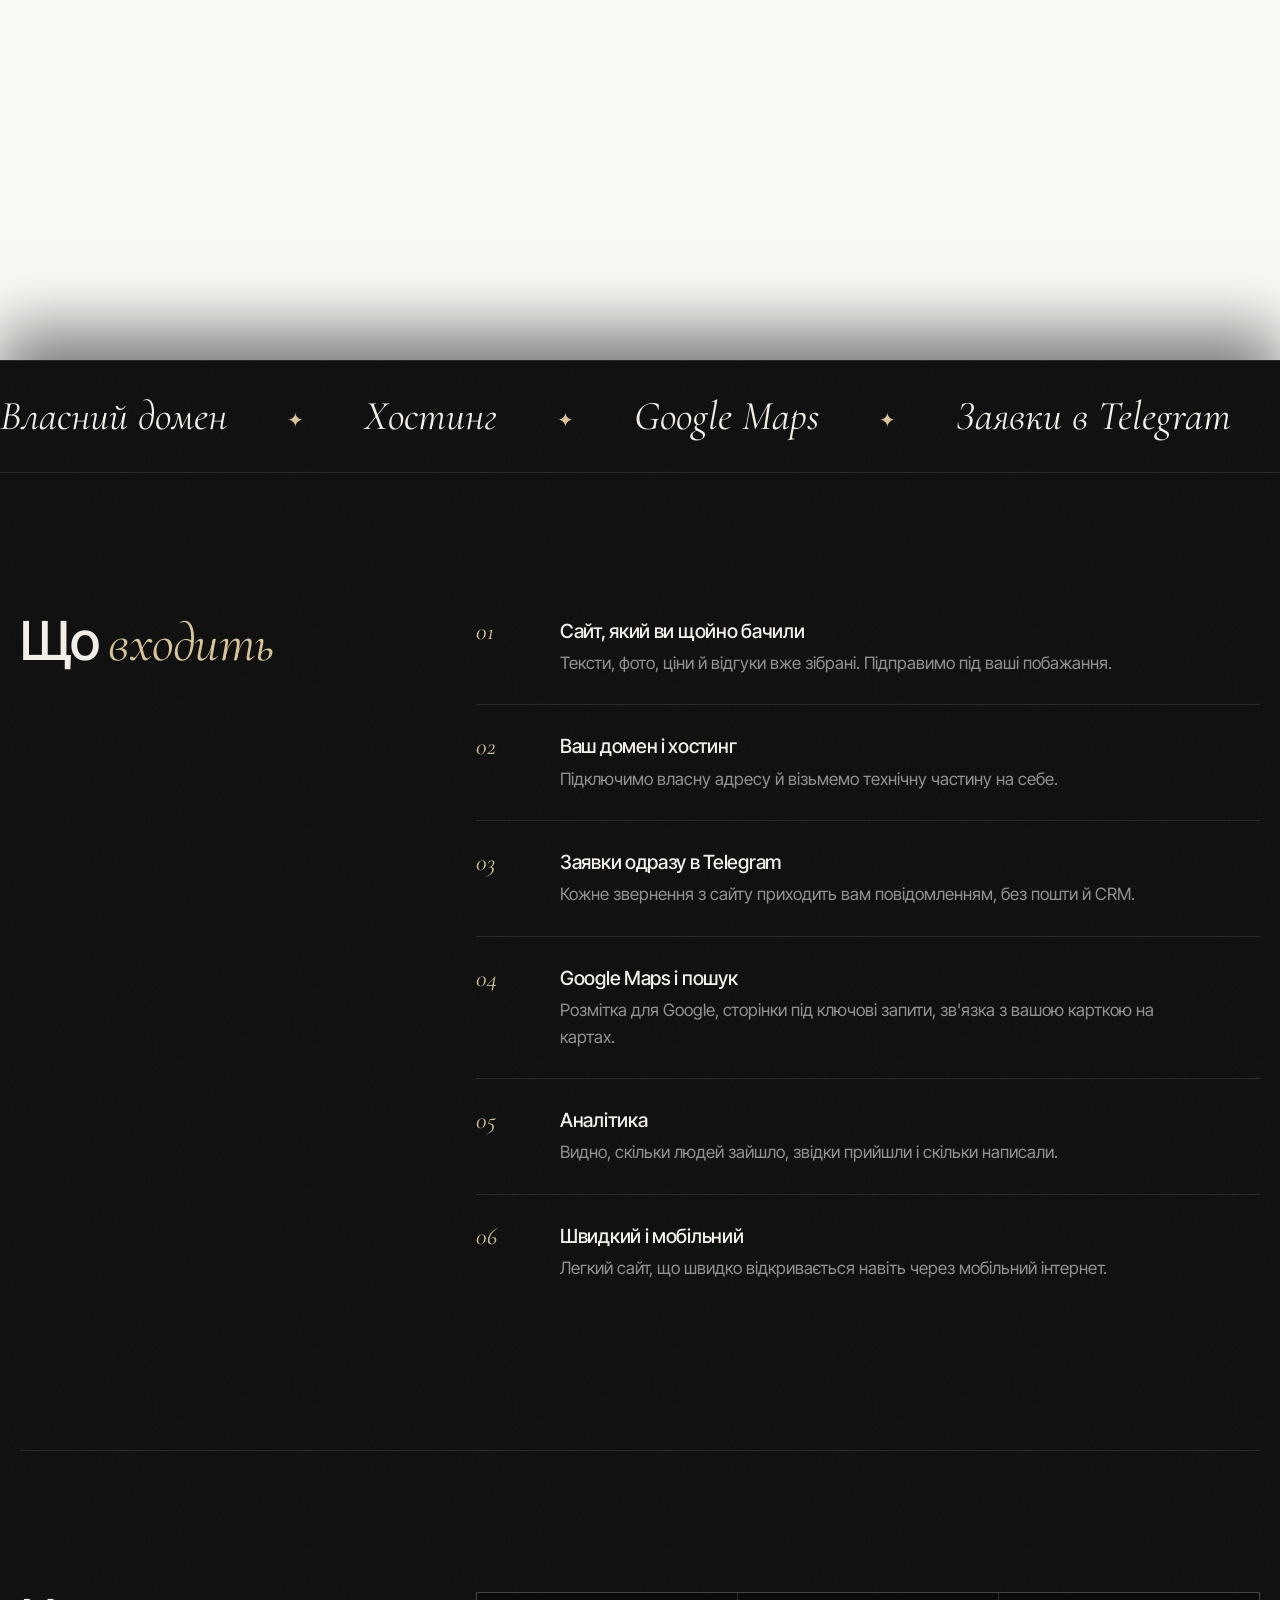
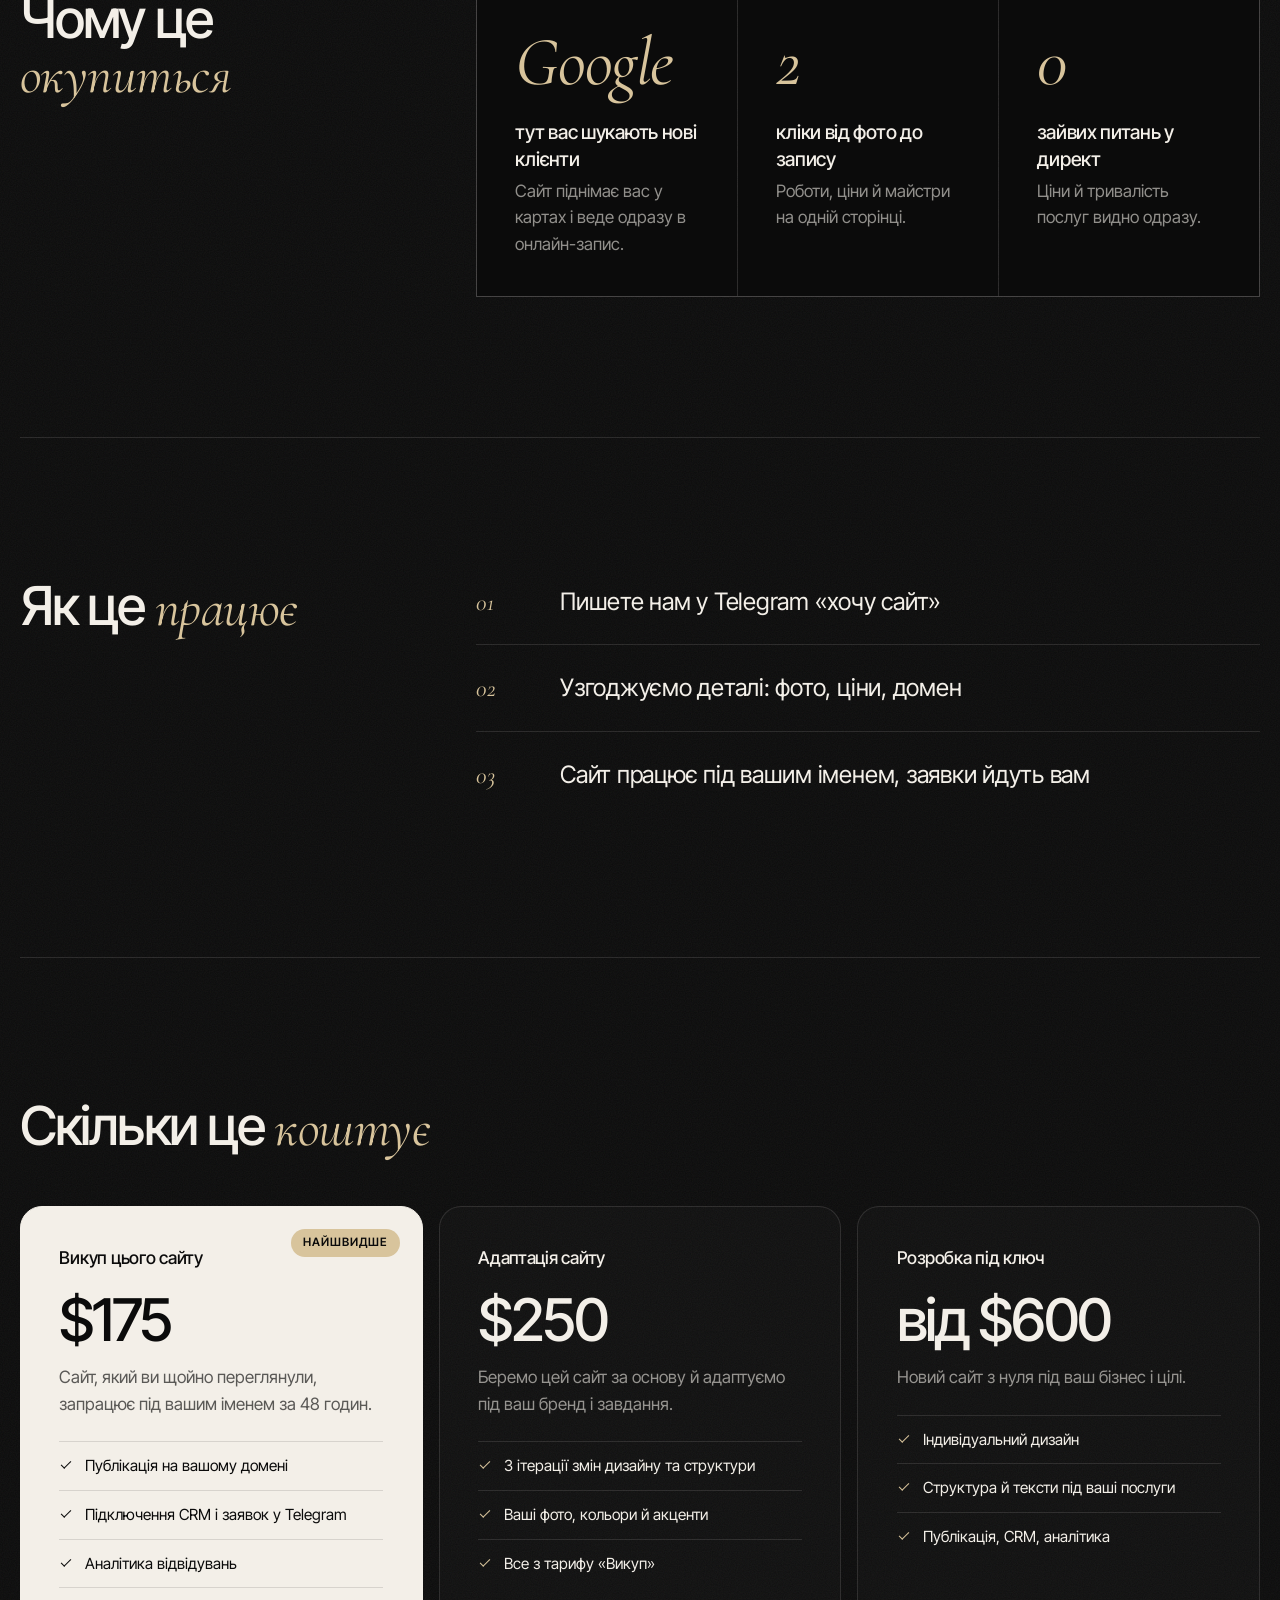
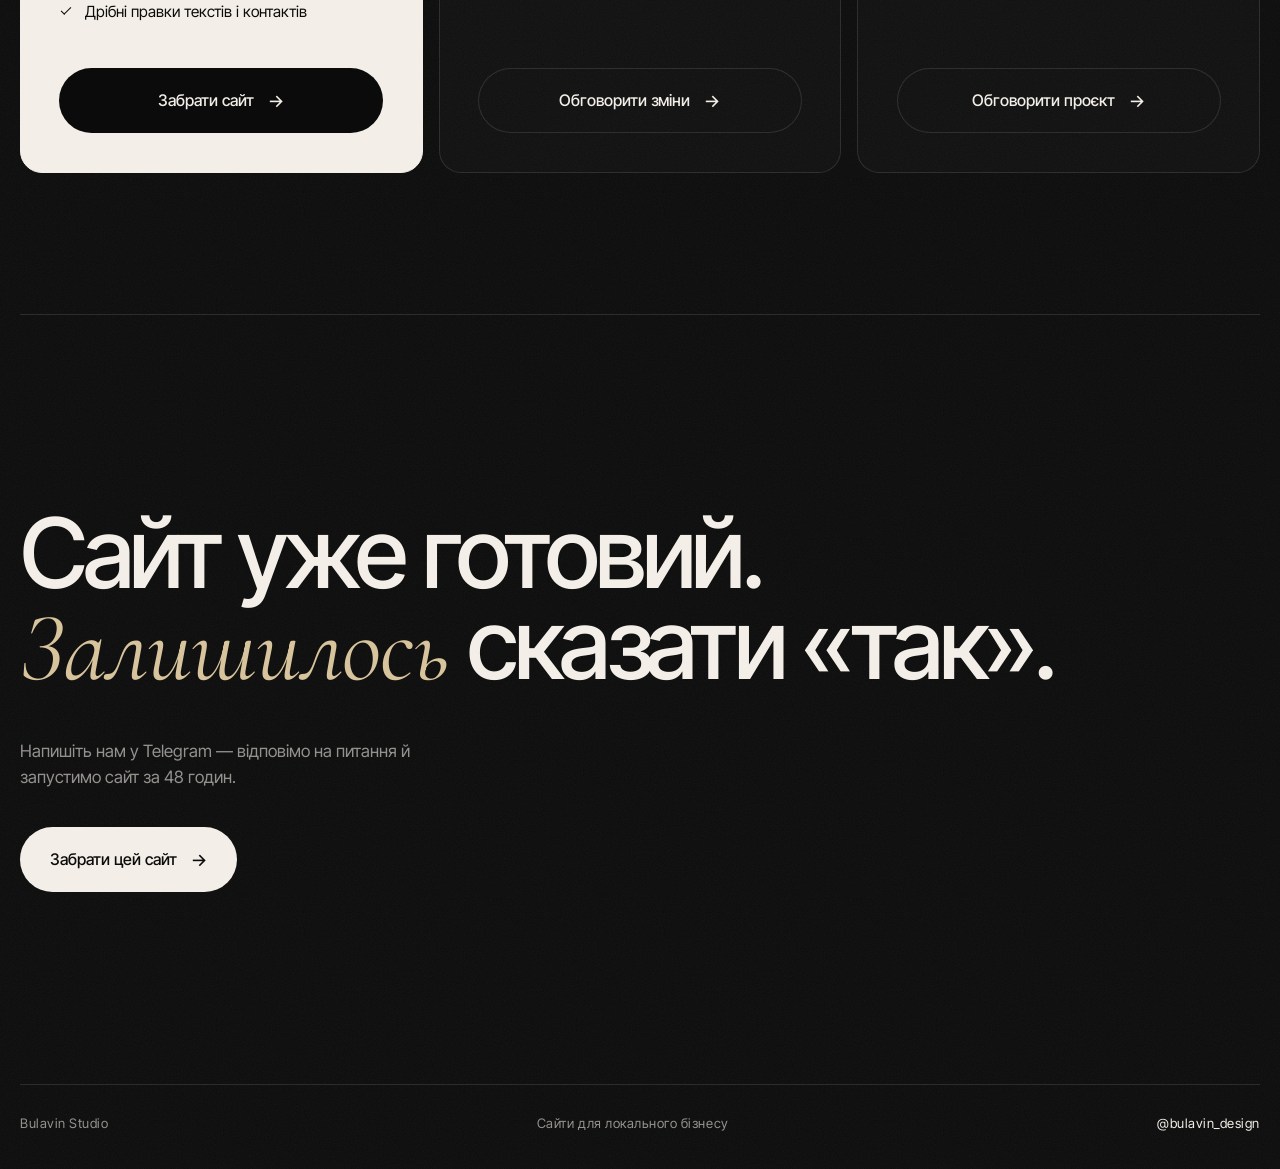
==== commit bd849253: "Update site 2026-10-22" ====
--- a/index.html
+++ b/index.html
@@ -15,7 +15,7 @@
 <link rel="preconnect" href="https://fonts.googleapis.com">
 <link rel="preconnect" href="https://fonts.gstatic.com" crossorigin>
 <link rel="stylesheet" href="https://fonts.googleapis.com/css2?family=Cormorant+Garamond:ital,wght@0,400;0,500;1,400&family=Montserrat:wght@400;500;600&display=swap">
-<link rel="stylesheet" href="style.css">
+<link rel="stylesheet" href="style.css?v=2610220225">
 <link rel="stylesheet" href="https://fonts.googleapis.com/css2?family=Inter+Tight:wght@400;500;600&family=Cormorant+Garamond:ital,wght@1,400;1,500&display=swap">
 <script type="application/ld+json">{"@context": "https://schema.org", "@type": "BeautySalon", "name": "Anna Stepanova", "url": "https://vibecoder-bulavin.github.io/beauty-space-stepanova/", "telephone": "+380 66 188 0014", "priceRange": "₴₴", "image": "https://vibecoder-bulavin.github.io/beauty-space-stepanova/assets/hero-blond.jpg", "address": {"@type": "PostalAddress", "streetAddress": "вул. Федора Ернста, 16Б", "addressLocality": "Київ", "addressCountry": "UA"}, "geo": {"@type": "GeoCoordinates", "latitude": 50.4165547, "longitude": 30.4634382}, "openingHours": ["Mo-Su 10:00-21:00"], "hasMap": "https://maps.google.com/?cid=15371598958105945912", "sameAs": ["https://www.instagram.com/beauty_space_bystepanova/"], "aggregateRating": {"@type": "AggregateRating", "ratingValue": 4.5, "reviewCount": 40}, "hasOfferCatalog": {"@type": "OfferCatalog", "name": "Anna Stepanova", "itemListElement": [{"@type": "Offer", "itemOffered": {"@type": "Service", "name": "Складне фарбування: Air Touch, шатуш, Total Blond"}, "description": "від 5 500 ₴"}, {"@type": "Offer", "itemOffered": {"@type": "Service", "name": "Вихід з чорного"}, "description": "від 12 000 ₴"}, {"@type": "Offer", "itemOffered": {"@type": "Service", "name": "Фарбування тон в тон"}, "description": "від 4 000 ₴"}, {"@type": "Offer", "itemOffered": {"@type": "Service", "name": "Фарбування коренів"}, "description": "від 2 500 ₴"}, {"@type": "Offer", "itemOffered": {"@type": "Service", "name": "Камуфлювання сивини для чоловіків"}, "description": "700 ₴"}, {"@type": "Offer", "itemOffered": {"@type": "Service", "name": "Жіноча стрижка"}, "description": "від 1 600 ₴"}, {"@type": "Offer", "itemOffered": {"@type": "Service", "name": "Укладка"}, "description": "від 1 200 ₴"}, {"@type": "Offer", "itemOffered": {"@type": "Service", "name": "Чоловіча стрижка"}, "description": "від 1 000 ₴"}, {"@type": "Offer", "itemOffered": {"@type": "Service", "name": "Дитяча стрижка"}, "description": "від 800 ₴"}, {"@type": "Offer", "itemOffered": {"@type": "Service", "name": "Стрижка чубчика"}, "description": "500 ₴"}, {"@type": "Offer", "itemOffered": {"@type": "Service", "name": "Кератинове вирівнювання"}, "description": "від 4 500 ₴"}, {"@type": "Offer", "itemOffered": {"@type": "Service", "name": "Догляд"}, "description": "від 2 600 ₴"}, {"@type": "Offer", "itemOffered": {"@type": "Service", "name": "Догляд: довжина + шкіра голови"}, "description": "від 2 500 ₴"}, {"@type": "Offer", "itemOffered": {"@type": "Service", "name": "Манікюр комплекс з покриттям"}, "description": "від 1 100 ₴"}, {"@type": "Offer", "itemOffered": {"@type": "Service", "name": "Манікюр"}, "description": "750 ₴"}, {"@type": "Offer", "itemOffered": {"@type": "Service", "name": "Чоловічий манікюр"}, "description": "від 800 ₴"}, {"@type": "Offer", "itemOffered": {"@type": "Service", "name": "Нарощення нігтів"}, "description": "від 1 400 ₴"}, {"@type": "Offer", "itemOffered": {"@type": "Service", "name": "Корекція нарощених нігтів"}, "description": "від 1 300 ₴"}, {"@type": "Offer", "itemOffered": {"@type": "Service", "name": "Покриття гель-лаком"}, "description": "400 ₴"}, {"@type": "Offer", "itemOffered": {"@type": "Service", "name": "Френч або лунки"}, "description": "від 300 ₴"}, {"@type": "Offer", "itemOffered": {"@type": "Service", "name": "SPA-догляд для рук або ніг"}, "description": "від 400 ₴"}, {"@type": "Offer", "itemOffered": {"@type": "Service", "name": "Ламінування та фарбування брів"}, "description": "1 300 ₴"}, {"@type": "Offer", "itemOffered": {"@type": "Service", "name": "Корекція та фарбування брів"}, "description": "1 000 ₴"}, {"@type": "Offer", "itemOffered": {"@type": "Service", "name": "Корекція брів"}, "description": "600 ₴"}, {"@type": "Offer", "itemOffered": {"@type": "Service", "name": "Ламінування вій"}, "description": "1 300 ₴"}, {"@type": "Offer", "itemOffered": {"@type": "Service", "name": "Фарбування вій"}, "description": "700 ₴"}, {"@type": "Offer", "itemOffered": {"@type": "Service", "name": "Корекція ниткою, все обличчя"}, "description": "700 ₴"}, {"@type": "Offer", "itemOffered": {"@type": "Service", "name": "Макіяж"}, "description": "1 700 ₴"}]}}</script>
 </head>
@@ -26,9 +26,9 @@
 <nav><a href="#roboty">Роботи</a><a href="#ceny">Ціни</a><a href="#maistry">Майстри</a><a href="#vidguky">Відгуки</a><a href="farbuvannia/">Фарбування</a><a href="manikiur/">Манікюр</a><a href="#contacts">Контакти</a></nav>
 </div></header>
 <main>
-<section class="hero hero-full"><img src="assets/hero-blond.jpg" alt="Anna Stepanova" fetchpriority="high" class="bg"><div class="wrap"><p class="kicker">Студія краси на Голосієві</p><h1>Фарбування, манікюр і брови в одному місці</h1><div class="actions"><a href="https://booking.easyweek.com.ua/beauty-space-by-stepanova-3" class="btn" target="_blank" rel="noopener" data-goal="booking">Записатися онлайн</a><a href="https://www.instagram.com/beauty_space_bystepanova/" class="btn ghost" target="_blank" rel="noopener">Instagram</a></div><p class="trust"><a href="https://maps.google.com/?cid=15371598958105945912" target="_blank" rel="noopener">★ 4.5 · 40 відгуків Google</a> · щодня 10:00–21:00 · 7 майстрів</p></div></section><section id="roboty" class="s-portfolio"><div class="wrap"><div class="phead"><h2>Роботи майстрів</h2><div class="chips" data-chips><button type="button" class="chip on" data-filter="*">Усі</button><button type="button" class="chip" data-filter="0">Волосся</button><button type="button" class="chip" data-filter="1">Нігті</button></div></div><div class="portfolio" data-portfolio><figure data-cat="0"><img src="assets/hair-copper.jpg" alt="Волосся" loading="lazy" decoding="async"></figure><figure data-cat="0"><img src="assets/hair-black.jpg" alt="Волосся" loading="lazy" decoding="async"></figure><figure data-cat="0"><img src="assets/hair-waves.jpg" alt="Волосся" loading="lazy" decoding="async"></figure><figure data-cat="0"><img src="assets/hair-pink.jpg" alt="Волосся" loading="lazy" decoding="async"></figure><figure data-cat="0"><img src="assets/hair-brown.jpg" alt="Волосся" loading="lazy" decoding="async"></figure><figure data-cat="0"><img src="assets/hair-bob.jpg" alt="Волосся" loading="lazy" decoding="async"></figure><figure data-cat="1"><img src="assets/nails-navy.jpg" alt="Нігті" loading="lazy" decoding="async"></figure><figure data-cat="1"><img src="assets/nails-gold.jpg" alt="Нігті" loading="lazy" decoding="async"></figure><figure data-cat="1"><img src="assets/nails-milk.jpg" alt="Нігті" loading="lazy" decoding="async"></figure><figure data-cat="1"><img src="assets/nails-french.jpg" alt="Нігті" loading="lazy" decoding="async"></figure><figure data-cat="1"><img src="assets/nails-nude.jpg" alt="Нігті" loading="lazy" decoding="async"></figure><figure data-cat="1"><img src="assets/nails-pink.jpg" alt="Нігті" loading="lazy" decoding="async"></figure><figure data-cat="1"><img src="assets/nails-orange.jpg" alt="Нігті" loading="lazy" decoding="async"></figure><figure data-cat="1"><img src="assets/nails-black.jpg" alt="Нігті" loading="lazy" decoding="async"></figure></div><p class="more"><a href="https://www.instagram.com/beauty_space_bystepanova/" target="_blank" rel="noopener">Більше робіт в Instagram →</a></p></div></section><section id="ceny" class="s-pricetabs"><div class="wrap"><h2>Ціни</h2><div class="prose"><p>Ціна «від» залежить від довжини й густоти волосся. Точну майстер назве до початку роботи.</p></div><div class="tabs" data-tabs><button type="button" class="tab on" data-tab="0">Фарбування</button><button type="button" class="tab" data-tab="1">Стрижки й укладки</button><button type="button" class="tab" data-tab="2">Догляд</button><button type="button" class="tab" data-tab="3">Нігті</button><button type="button" class="tab" data-tab="4">Брови й вії</button><button type="button" class="tab" data-tab="5">Макіяж</button></div><div class="panel" data-panel="0"><ul class="plist"><li><div><h3>Складне фарбування: Air Touch, шатуш, Total Blond</h3><p>5 год</p></div><span class="price">від 5 500 ₴</span><a href="https://booking.easyweek.com.ua/beauty-space-by-stepanova-3" class="rowbook" target="_blank" rel="noopener" data-goal="booking">Записатися</a></li><li><div><h3>Вихід з чорного</h3><p>5 год</p></div><span class="price">від 12 000 ₴</span><a href="https://booking.easyweek.com.ua/beauty-space-by-stepanova-3" class="rowbook" target="_blank" rel="noopener" data-goal="booking">Записатися</a></li><li><div><h3>Фарбування тон в тон</h3><p>2 год 30 хв</p></div><span class="price">від 4 000 ₴</span><a href="https://booking.easyweek.com.ua/beauty-space-by-stepanova-3" class="rowbook" target="_blank" rel="noopener" data-goal="booking">Записатися</a></li><li><div><h3>Фарбування коренів</h3><p>1 год 30 хв</p></div><span class="price">від 2 500 ₴</span><a href="https://booking.easyweek.com.ua/beauty-space-by-stepanova-3" class="rowbook" target="_blank" rel="noopener" data-goal="booking">Записатися</a></li><li><div><h3>Камуфлювання сивини для чоловіків</h3><p>30 хв</p></div><span class="price">700 ₴</span><a href="https://booking.easyweek.com.ua/beauty-space-by-stepanova-3" class="rowbook" target="_blank" rel="noopener" data-goal="booking">Записатися</a></li></ul><p class="small muted">Коріння — це волосся, що відросло не більше ніж на 2–3 см.</p></div><div class="panel" data-panel="1" hidden><ul class="plist"><li><div><h3>Жіноча стрижка</h3><p>1 год</p></div><span class="price">від 1 600 ₴</span><a href="https://booking.easyweek.com.ua/beauty-space-by-stepanova-3" class="rowbook" target="_blank" rel="noopener" data-goal="booking">Записатися</a></li><li><div><h3>Укладка</h3><p></p></div><span class="price">від 1 200 ₴</span><a href="https://booking.easyweek.com.ua/beauty-space-by-stepanova-3" class="rowbook" target="_blank" rel="noopener" data-goal="booking">Записатися</a></li><li><div><h3>Чоловіча стрижка</h3><p>1 год</p></div><span class="price">від 1 000 ₴</span><a href="https://booking.easyweek.com.ua/beauty-space-by-stepanova-3" class="rowbook" target="_blank" rel="noopener" data-goal="booking">Записатися</a></li><li><div><h3>Дитяча стрижка</h3><p></p></div><span class="price">від 800 ₴</span><a href="https://booking.easyweek.com.ua/beauty-space-by-stepanova-3" class="rowbook" target="_blank" rel="noopener" data-goal="booking">Записатися</a></li><li><div><h3>Стрижка чубчика</h3><p>30 хв</p></div><span class="price">500 ₴</span><a href="https://booking.easyweek.com.ua/beauty-space-by-stepanova-3" class="rowbook" target="_blank" rel="noopener" data-goal="booking">Записатися</a></li></ul></div><div class="panel" data-panel="2" hidden><ul class="plist"><li><div><h3>Кератинове вирівнювання</h3><p>2 год</p></div><span class="price">від 4 500 ₴</span><a href="https://booking.easyweek.com.ua/beauty-space-by-stepanova-3" class="rowbook" target="_blank" rel="noopener" data-goal="booking">Записатися</a></li><li><div><h3>Догляд</h3><p>1 год 30 хв</p></div><span class="price">від 2 600 ₴</span><a href="https://booking.easyweek.com.ua/beauty-space-by-stepanova-3" class="rowbook" target="_blank" rel="noopener" data-goal="booking">Записатися</a></li><li><div><h3>Догляд: довжина + шкіра голови</h3><p>2 год</p></div><span class="price">від 2 500 ₴</span><a href="https://booking.easyweek.com.ua/beauty-space-by-stepanova-3" class="rowbook" target="_blank" rel="noopener" data-goal="booking">Записатися</a></li></ul></div><div class="panel" data-panel="3" hidden><ul class="plist"><li><div><h3>Манікюр комплекс з покриттям</h3><p>2 год</p></div><span class="price">від 1 100 ₴</span><a href="https://booking.easyweek.com.ua/beauty-space-by-stepanova-3" class="rowbook" target="_blank" rel="noopener" data-goal="booking">Записатися</a></li><li><div><h3>Манікюр</h3><p>1 год</p></div><span class="price">750 ₴</span><a href="https://booking.easyweek.com.ua/beauty-space-by-stepanova-3" class="rowbook" target="_blank" rel="noopener" data-goal="booking">Записатися</a></li><li><div><h3>Чоловічий манікюр</h3><p>1 год</p></div><span class="price">від 800 ₴</span><a href="https://booking.easyweek.com.ua/beauty-space-by-stepanova-3" class="rowbook" target="_blank" rel="noopener" data-goal="booking">Записатися</a></li><li><div><h3>Нарощення нігтів</h3><p>2 год 30 хв</p></div><span class="price">від 1 400 ₴</span><a href="https://booking.easyweek.com.ua/beauty-space-by-stepanova-3" class="rowbook" target="_blank" rel="noopener" data-goal="booking">Записатися</a></li><li><div><h3>Корекція нарощених нігтів</h3><p>2 год 30 хв</p></div><span class="price">від 1 300 ₴</span><a href="https://booking.easyweek.com.ua/beauty-space-by-stepanova-3" class="rowbook" target="_blank" rel="noopener" data-goal="booking">Записатися</a></li><li><div><h3>Покриття гель-лаком</h3><p>30 хв</p></div><span class="price">400 ₴</span><a href="https://booking.easyweek.com.ua/beauty-space-by-stepanova-3" class="rowbook" target="_blank" rel="noopener" data-goal="booking">Записатися</a></li><li><div><h3>Френч або лунки</h3><p>30 хв</p></div><span class="price">від 300 ₴</span><a href="https://booking.easyweek.com.ua/beauty-space-by-stepanova-3" class="rowbook" target="_blank" rel="noopener" data-goal="booking">Записатися</a></li><li><div><h3>SPA-догляд для рук або ніг</h3><p>30 хв</p></div><span class="price">від 400 ₴</span><a href="https://booking.easyweek.com.ua/beauty-space-by-stepanova-3" class="rowbook" target="_blank" rel="noopener" data-goal="booking">Записатися</a></li></ul></div><div class="panel" data-panel="4" hidden><ul class="plist"><li><div><h3>Ламінування та фарбування брів</h3><p>1 год</p></div><span class="price">1 300 ₴</span><a href="https://booking.easyweek.com.ua/beauty-space-by-stepanova-3" class="rowbook" target="_blank" rel="noopener" data-goal="booking">Записатися</a></li><li><div><h3>Корекція та фарбування брів</h3><p>40 хв</p></div><span class="price">1 000 ₴</span><a href="https://booking.easyweek.com.ua/beauty-space-by-stepanova-3" class="rowbook" target="_blank" rel="noopener" data-goal="booking">Записатися</a></li><li><div><h3>Корекція брів</h3><p>30 хв</p></div><span class="price">600 ₴</span><a href="https://booking.easyweek.com.ua/beauty-space-by-stepanova-3" class="rowbook" target="_blank" rel="noopener" data-goal="booking">Записатися</a></li><li><div><h3>Ламінування вій</h3><p>1 год</p></div><span class="price">1 300 ₴</span><a href="https://booking.easyweek.com.ua/beauty-space-by-stepanova-3" class="rowbook" target="_blank" rel="noopener" data-goal="booking">Записатися</a></li><li><div><h3>Фарбування вій</h3><p>20 хв</p></div><span class="price">700 ₴</span><a href="https://booking.easyweek.com.ua/beauty-space-by-stepanova-3" class="rowbook" target="_blank" rel="noopener" data-goal="booking">Записатися</a></li><li><div><h3>Корекція ниткою, все обличчя</h3><p>30 хв</p></div><span class="price">700 ₴</span><a href="https://booking.easyweek.com.ua/beauty-space-by-stepanova-3" class="rowbook" target="_blank" rel="noopener" data-goal="booking">Записатися</a></li></ul></div><div class="panel" data-panel="5" hidden><ul class="plist"><li><div><h3>Макіяж</h3><p>1 год</p></div><span class="price">1 700 ₴</span><a href="https://booking.easyweek.com.ua/beauty-space-by-stepanova-3" class="rowbook" target="_blank" rel="noopener" data-goal="booking">Записатися</a></li></ul></div></div></section><section id="maistry" class="s-masters"><div class="wrap"><h2>Майстри</h2><div class="prose"></div><div class="masters hscroll"><article class="master"><img src="assets/master-anna.jpg" alt="Анна Степанова" loading="lazy" decoding="async" class="portrait"><h3>Анна Степанова</h3><p class="muted">Стилістка-колористка</p><p class="mlevel">Арт-директорка</p><p>Складні фарбування, блонд, вихід з чорного.</p><a href="https://booking.easyweek.com.ua/beauty-space-by-stepanova-3" class="btn ghost small-btn" target="_blank" rel="noopener" data-goal="booking">Записатися</a></article><article class="master"><img src="assets/master-lyusia.jpg" alt="Люся Іванович" loading="lazy" decoding="async" class="portrait"><h3>Люся Іванович</h3><p class="muted">Перукарка</p><p class="mlevel">Топ-майстер</p><p>Стрижки й фарбування.</p><a href="https://booking.easyweek.com.ua/beauty-space-by-stepanova-3" class="btn ghost small-btn" target="_blank" rel="noopener" data-goal="booking">Записатися</a></article><article class="master"><div class="portrait ph">СВ</div><h3>Світлана Ворончихіна</h3><p class="muted">Перукарка-колористка</p><a href="https://booking.easyweek.com.ua/beauty-space-by-stepanova-3" class="btn ghost small-btn" target="_blank" rel="noopener" data-goal="booking">Записатися</a></article><article class="master"><div class="portrait ph">КА</div><h3>Катерина Андрійчук</h3><p class="muted">Майстер манікюру</p><p class="mlevel">Топ-майстер</p><a href="https://booking.easyweek.com.ua/beauty-space-by-stepanova-3" class="btn ghost small-btn" target="_blank" rel="noopener" data-goal="booking">Записатися</a></article><article class="master"><div class="portrait ph">МП</div><h3>Мирослава Прохода</h3><p class="muted">Майстер манікюру</p><a href="https://booking.easyweek.com.ua/beauty-space-by-stepanova-3" class="btn ghost small-btn" target="_blank" rel="noopener" data-goal="booking">Записатися</a></article><article class="master"><div class="portrait ph">КГ</div><h3>Катерина Гайдамака</h3><p class="muted">Бровистка</p><a href="https://booking.easyweek.com.ua/beauty-space-by-stepanova-3" class="btn ghost small-btn" target="_blank" rel="noopener" data-goal="booking">Записатися</a></article><article class="master"><div class="portrait ph">ОГ</div><h3>Олена Григорян</h3><p class="muted">Бровистка</p><a href="https://booking.easyweek.com.ua/beauty-space-by-stepanova-3" class="btn ghost small-btn" target="_blank" rel="noopener" data-goal="booking">Записатися</a></article></div></div></section><section id="cta" class="s-cta alt"><div class="wrap"><div class="cta"><div><h2>Скільки коштуватиме саме ваше фарбування?</h2><p>Надішліть фото волосся у WhatsApp, і колористка назве ціну й час до запису.</p></div><a href="https://wa.me/380661880014?text=%D0%94%D0%BE%D0%B1%D1%80%D0%B8%D0%B9%20%D0%B4%D0%B5%D0%BD%D1%8C!%20%D0%A5%D0%BE%D1%87%D1%83%20%D0%B4%D1%96%D0%B7%D0%BD%D0%B0%D1%82%D0%B8%D1%81%D1%8F%20%D1%86%D1%96%D0%BD%D1%83%20%D1%84%D0%B0%D1%80%D0%B1%D1%83%D0%B2%D0%B0%D0%BD%D0%BD%D1%8F%2C%20%D0%BD%D0%B0%D0%B4%D1%81%D0%B8%D0%BB%D0%B0%D1%8E%20%D1%84%D0%BE%D1%82%D0%BE." class="btn" target="_blank" rel="noopener" data-goal="whatsapp">Надіслати фото</a></div></div></section><section id="vidguky" class="s-reviews"><div class="wrap"><h2>Відгуки в Google</h2><div class="reviews"><blockquote><p>Аня виправила невдалий вихід з чорного й вирівняла колір з першого разу. Ходжу вже 4 роки.</p><footer>Marina Slavenko · Google</footer></blockquote><blockquote><p>Можна паралельно робити нігті, брови й фарбування. Економить купу часу.</p><footer>Nastya Obraztsova · Google</footer></blockquote><blockquote><p>Ламінування брів у Каті: вперше брови не чорні, а саме такі, як я хотіла.</p><footer>Лариса Вэдэнеску · Google</footer></blockquote><blockquote><p>Зі своїм блондом ходжу тільки до Анечки, хоч живу в іншому районі.</p><footer>Світлана Кривошта · Google</footer></blockquote></div></div></section><section id="faq" class="s-faq"><div class="wrap"><div class="two"><div><h2>Питання</h2></div><div class="faq"><details><summary>Скільки триває складне фарбування?</summary><p>Близько 5 годин. За цей час можна встигнути манікюр і брови в інших майстрів.</p></details><details><summary>Можна кілька послуг одночасно?</summary><p>Так, оберіть кілька послуг в онлайн-записі або напишіть нам, і ми складемо розклад.</p></details><details><summary>Ви працюєте у вихідні?</summary><p>Так, щодня з 10:00 до 21:00.</p></details><details><summary>Можна купити догляд додому?</summary><p>Так, майстер підбере професійний догляд під ваше волосся.</p></details></div></div></div></section><section id="cta" class="s-cta"><div class="wrap"><div class="cta"><div><h2>Оберіть майстра й час</h2><p>В онлайн-записі видно вільні вікна кожного майстра. Підтвердження приходить на телефон.</p></div><a href="https://booking.easyweek.com.ua/beauty-space-by-stepanova-3" class="btn" target="_blank" rel="noopener" data-goal="booking">Записатися онлайн</a></div></div></section><section id="map" class="s-map"><div class="wrap"><div class="two"><div><h2>Як дістатися</h2><p><strong>вул. Федора Ернста, 16Б, Київ</strong></p><p>Голосіївський район, вул. Федора Ернста, 16Б.</p><div class="actions"><a href="https://maps.google.com/?cid=15371598958105945912" class="btn ghost" target="_blank" rel="noopener">Відкрити в Google Maps</a></div></div><div class="map"><iframe src="https://www.google.com/maps?q=Anna%20Stepanova%2C%20%D0%B2%D1%83%D0%BB.%20%D0%A4%D0%B5%D0%B4%D0%BE%D1%80%D0%B0%20%D0%95%D1%80%D0%BD%D1%81%D1%82%D0%B0%2C%2016%D0%91%2C%20%D0%9A%D0%B8%D1%97%D0%B2&output=embed" loading="lazy" title="Карта" referrerpolicy="no-referrer-when-downgrade" allowfullscreen></iframe></div></div></div></section>
+<section class="hero hero-full"><img src="assets/hero-blond.jpg" alt="Anna Stepanova" fetchpriority="high" class="bg"><div class="wrap"><p class="kicker">Студія краси на Голосієві</p><h1>Фарбування, манікюр і брови в одному місці</h1><div class="actions"><a href="https://booking.easyweek.com.ua/beauty-space-by-stepanova-3" class="btn" target="_blank" rel="noopener" data-goal="booking">Записатися онлайн</a><a href="https://www.instagram.com/beauty_space_bystepanova/" class="btn ghost" target="_blank" rel="noopener">Instagram</a></div><p class="trust"><a href="https://maps.google.com/?cid=15371598958105945912" target="_blank" rel="noopener">★ 4.5 · 40 відгуків Google</a> · щодня 10:00–21:00 · 7 майстрів</p></div></section><section id="roboty" class="s-portfolio"><div class="wrap"><div class="phead"><h2>Роботи майстрів</h2><div class="chips" data-chips><button type="button" class="chip on" data-filter="*">Усі</button><button type="button" class="chip" data-filter="0">Волосся</button><button type="button" class="chip" data-filter="1">Нігті</button></div></div><div class="portfolio" data-portfolio><figure data-cat="0"><img src="assets/hair-copper.jpg" alt="Волосся" loading="lazy" decoding="async"></figure><figure data-cat="0"><img src="assets/hair-black.jpg" alt="Волосся" loading="lazy" decoding="async"></figure><figure data-cat="0"><img src="assets/hair-waves.jpg" alt="Волосся" loading="lazy" decoding="async"></figure><figure data-cat="0"><img src="assets/hair-pink.jpg" alt="Волосся" loading="lazy" decoding="async"></figure><figure data-cat="0"><img src="assets/hair-brown.jpg" alt="Волосся" loading="lazy" decoding="async"></figure><figure data-cat="0"><img src="assets/hair-bob.jpg" alt="Волосся" loading="lazy" decoding="async"></figure><figure data-cat="1"><img src="assets/nails-navy.jpg" alt="Нігті" loading="lazy" decoding="async"></figure><figure data-cat="1"><img src="assets/nails-gold.jpg" alt="Нігті" loading="lazy" decoding="async"></figure><figure data-cat="1"><img src="assets/nails-milk.jpg" alt="Нігті" loading="lazy" decoding="async"></figure><figure data-cat="1"><img src="assets/nails-french.jpg" alt="Нігті" loading="lazy" decoding="async"></figure><figure data-cat="1"><img src="assets/nails-nude.jpg" alt="Нігті" loading="lazy" decoding="async"></figure><figure data-cat="1"><img src="assets/nails-pink.jpg" alt="Нігті" loading="lazy" decoding="async"></figure><figure data-cat="1"><img src="assets/nails-orange.jpg" alt="Нігті" loading="lazy" decoding="async"></figure><figure data-cat="1"><img src="assets/nails-black.jpg" alt="Нігті" loading="lazy" decoding="async"></figure></div><p class="more"><a href="https://www.instagram.com/beauty_space_bystepanova/" target="_blank" rel="noopener">Більше робіт в Instagram →</a></p></div></section><section id="ceny" class="s-pricetabs"><div class="wrap"><h2>Ціни</h2><div class="prose"><p>Ціна «від» залежить від довжини й густоти волосся. Точну ціну майстер назве до початку роботи.</p></div><div class="tabs" data-tabs><button type="button" class="tab on" data-tab="0">Фарбування</button><button type="button" class="tab" data-tab="1">Стрижки й укладки</button><button type="button" class="tab" data-tab="2">Догляд</button><button type="button" class="tab" data-tab="3">Нігті</button><button type="button" class="tab" data-tab="4">Брови й вії</button><button type="button" class="tab" data-tab="5">Макіяж</button></div><div class="panel" data-panel="0"><ul class="plist"><li><div><h3>Складне фарбування: Air Touch, шатуш, Total Blond</h3><p>5 год</p></div><span class="price">від 5 500 ₴</span><a href="https://booking.easyweek.com.ua/beauty-space-by-stepanova-3" class="rowbook" target="_blank" rel="noopener" data-goal="booking">Записатися</a></li><li><div><h3>Вихід з чорного</h3><p>5 год</p></div><span class="price">від 12 000 ₴</span><a href="https://booking.easyweek.com.ua/beauty-space-by-stepanova-3" class="rowbook" target="_blank" rel="noopener" data-goal="booking">Записатися</a></li><li><div><h3>Фарбування тон в тон</h3><p>2 год 30 хв</p></div><span class="price">від 4 000 ₴</span><a href="https://booking.easyweek.com.ua/beauty-space-by-stepanova-3" class="rowbook" target="_blank" rel="noopener" data-goal="booking">Записатися</a></li><li><div><h3>Фарбування коренів</h3><p>1 год 30 хв</p></div><span class="price">від 2 500 ₴</span><a href="https://booking.easyweek.com.ua/beauty-space-by-stepanova-3" class="rowbook" target="_blank" rel="noopener" data-goal="booking">Записатися</a></li><li><div><h3>Камуфлювання сивини для чоловіків</h3><p>30 хв</p></div><span class="price">700 ₴</span><a href="https://booking.easyweek.com.ua/beauty-space-by-stepanova-3" class="rowbook" target="_blank" rel="noopener" data-goal="booking">Записатися</a></li></ul><p class="small muted">Коренями вважаємо волосся, що відросло не більше ніж на 2–3 см.</p></div><div class="panel" data-panel="1" hidden><ul class="plist"><li><div><h3>Жіноча стрижка</h3><p>1 год</p></div><span class="price">від 1 600 ₴</span><a href="https://booking.easyweek.com.ua/beauty-space-by-stepanova-3" class="rowbook" target="_blank" rel="noopener" data-goal="booking">Записатися</a></li><li><div><h3>Укладка</h3><p></p></div><span class="price">від 1 200 ₴</span><a href="https://booking.easyweek.com.ua/beauty-space-by-stepanova-3" class="rowbook" target="_blank" rel="noopener" data-goal="booking">Записатися</a></li><li><div><h3>Чоловіча стрижка</h3><p>1 год</p></div><span class="price">від 1 000 ₴</span><a href="https://booking.easyweek.com.ua/beauty-space-by-stepanova-3" class="rowbook" target="_blank" rel="noopener" data-goal="booking">Записатися</a></li><li><div><h3>Дитяча стрижка</h3><p></p></div><span class="price">від 800 ₴</span><a href="https://booking.easyweek.com.ua/beauty-space-by-stepanova-3" class="rowbook" target="_blank" rel="noopener" data-goal="booking">Записатися</a></li><li><div><h3>Стрижка чубчика</h3><p>30 хв</p></div><span class="price">500 ₴</span><a href="https://booking.easyweek.com.ua/beauty-space-by-stepanova-3" class="rowbook" target="_blank" rel="noopener" data-goal="booking">Записатися</a></li></ul></div><div class="panel" data-panel="2" hidden><ul class="plist"><li><div><h3>Кератинове вирівнювання</h3><p>2 год</p></div><span class="price">від 4 500 ₴</span><a href="https://booking.easyweek.com.ua/beauty-space-by-stepanova-3" class="rowbook" target="_blank" rel="noopener" data-goal="booking">Записатися</a></li><li><div><h3>Догляд</h3><p>1 год 30 хв</p></div><span class="price">від 2 600 ₴</span><a href="https://booking.easyweek.com.ua/beauty-space-by-stepanova-3" class="rowbook" target="_blank" rel="noopener" data-goal="booking">Записатися</a></li><li><div><h3>Догляд: довжина + шкіра голови</h3><p>2 год</p></div><span class="price">від 2 500 ₴</span><a href="https://booking.easyweek.com.ua/beauty-space-by-stepanova-3" class="rowbook" target="_blank" rel="noopener" data-goal="booking">Записатися</a></li></ul></div><div class="panel" data-panel="3" hidden><ul class="plist"><li><div><h3>Манікюр комплекс з покриттям</h3><p>2 год</p></div><span class="price">від 1 100 ₴</span><a href="https://booking.easyweek.com.ua/beauty-space-by-stepanova-3" class="rowbook" target="_blank" rel="noopener" data-goal="booking">Записатися</a></li><li><div><h3>Манікюр</h3><p>1 год</p></div><span class="price">750 ₴</span><a href="https://booking.easyweek.com.ua/beauty-space-by-stepanova-3" class="rowbook" target="_blank" rel="noopener" data-goal="booking">Записатися</a></li><li><div><h3>Чоловічий манікюр</h3><p>1 год</p></div><span class="price">від 800 ₴</span><a href="https://booking.easyweek.com.ua/beauty-space-by-stepanova-3" class="rowbook" target="_blank" rel="noopener" data-goal="booking">Записатися</a></li><li><div><h3>Нарощення нігтів</h3><p>2 год 30 хв</p></div><span class="price">від 1 400 ₴</span><a href="https://booking.easyweek.com.ua/beauty-space-by-stepanova-3" class="rowbook" target="_blank" rel="noopener" data-goal="booking">Записатися</a></li><li><div><h3>Корекція нарощених нігтів</h3><p>2 год 30 хв</p></div><span class="price">від 1 300 ₴</span><a href="https://booking.easyweek.com.ua/beauty-space-by-stepanova-3" class="rowbook" target="_blank" rel="noopener" data-goal="booking">Записатися</a></li><li><div><h3>Покриття гель-лаком</h3><p>30 хв</p></div><span class="price">400 ₴</span><a href="https://booking.easyweek.com.ua/beauty-space-by-stepanova-3" class="rowbook" target="_blank" rel="noopener" data-goal="booking">Записатися</a></li><li><div><h3>Френч або лунки</h3><p>30 хв</p></div><span class="price">від 300 ₴</span><a href="https://booking.easyweek.com.ua/beauty-space-by-stepanova-3" class="rowbook" target="_blank" rel="noopener" data-goal="booking">Записатися</a></li><li><div><h3>SPA-догляд для рук або ніг</h3><p>30 хв</p></div><span class="price">від 400 ₴</span><a href="https://booking.easyweek.com.ua/beauty-space-by-stepanova-3" class="rowbook" target="_blank" rel="noopener" data-goal="booking">Записатися</a></li></ul></div><div class="panel" data-panel="4" hidden><ul class="plist"><li><div><h3>Ламінування та фарбування брів</h3><p>1 год</p></div><span class="price">1 300 ₴</span><a href="https://booking.easyweek.com.ua/beauty-space-by-stepanova-3" class="rowbook" target="_blank" rel="noopener" data-goal="booking">Записатися</a></li><li><div><h3>Корекція та фарбування брів</h3><p>40 хв</p></div><span class="price">1 000 ₴</span><a href="https://booking.easyweek.com.ua/beauty-space-by-stepanova-3" class="rowbook" target="_blank" rel="noopener" data-goal="booking">Записатися</a></li><li><div><h3>Корекція брів</h3><p>30 хв</p></div><span class="price">600 ₴</span><a href="https://booking.easyweek.com.ua/beauty-space-by-stepanova-3" class="rowbook" target="_blank" rel="noopener" data-goal="booking">Записатися</a></li><li><div><h3>Ламінування вій</h3><p>1 год</p></div><span class="price">1 300 ₴</span><a href="https://booking.easyweek.com.ua/beauty-space-by-stepanova-3" class="rowbook" target="_blank" rel="noopener" data-goal="booking">Записатися</a></li><li><div><h3>Фарбування вій</h3><p>20 хв</p></div><span class="price">700 ₴</span><a href="https://booking.easyweek.com.ua/beauty-space-by-stepanova-3" class="rowbook" target="_blank" rel="noopener" data-goal="booking">Записатися</a></li><li><div><h3>Корекція ниткою, все обличчя</h3><p>30 хв</p></div><span class="price">700 ₴</span><a href="https://booking.easyweek.com.ua/beauty-space-by-stepanova-3" class="rowbook" target="_blank" rel="noopener" data-goal="booking">Записатися</a></li></ul></div><div class="panel" data-panel="5" hidden><ul class="plist"><li><div><h3>Макіяж</h3><p>1 год</p></div><span class="price">1 700 ₴</span><a href="https://booking.easyweek.com.ua/beauty-space-by-stepanova-3" class="rowbook" target="_blank" rel="noopener" data-goal="booking">Записатися</a></li></ul></div></div></section><section id="maistry" class="s-masters"><div class="wrap"><h2>Майстри</h2><div class="prose"></div><div class="masters hscroll"><article class="master"><img src="assets/master-anna.jpg" alt="Анна Степанова" loading="lazy" decoding="async" class="portrait"><h3>Анна Степанова</h3><p class="muted">Стилістка-колористка</p><p class="mlevel">Арт-директорка</p><p>Складні фарбування, блонд, вихід з чорного.</p><a href="https://booking.easyweek.com.ua/beauty-space-by-stepanova-3" class="btn ghost small-btn" target="_blank" rel="noopener" data-goal="booking">Записатися</a></article><article class="master"><img src="assets/master-lyusia.jpg" alt="Люся Іванович" loading="lazy" decoding="async" class="portrait"><h3>Люся Іванович</h3><p class="muted">Перукарка</p><p class="mlevel">Топ-майстер</p><p>Стрижки й фарбування.</p><a href="https://booking.easyweek.com.ua/beauty-space-by-stepanova-3" class="btn ghost small-btn" target="_blank" rel="noopener" data-goal="booking">Записатися</a></article><article class="master"><div class="portrait ph">СВ</div><h3>Світлана Ворончихіна</h3><p class="muted">Перукарка-колористка</p><a href="https://booking.easyweek.com.ua/beauty-space-by-stepanova-3" class="btn ghost small-btn" target="_blank" rel="noopener" data-goal="booking">Записатися</a></article><article class="master"><div class="portrait ph">КА</div><h3>Катерина Андрійчук</h3><p class="muted">Майстер манікюру</p><p class="mlevel">Топ-майстер</p><a href="https://booking.easyweek.com.ua/beauty-space-by-stepanova-3" class="btn ghost small-btn" target="_blank" rel="noopener" data-goal="booking">Записатися</a></article><article class="master"><div class="portrait ph">МП</div><h3>Мирослава Прохода</h3><p class="muted">Майстер манікюру</p><a href="https://booking.easyweek.com.ua/beauty-space-by-stepanova-3" class="btn ghost small-btn" target="_blank" rel="noopener" data-goal="booking">Записатися</a></article><article class="master"><div class="portrait ph">КГ</div><h3>Катерина Гайдамака</h3><p class="muted">Бровистка</p><a href="https://booking.easyweek.com.ua/beauty-space-by-stepanova-3" class="btn ghost small-btn" target="_blank" rel="noopener" data-goal="booking">Записатися</a></article><article class="master"><div class="portrait ph">ОГ</div><h3>Олена Григорян</h3><p class="muted">Бровистка</p><a href="https://booking.easyweek.com.ua/beauty-space-by-stepanova-3" class="btn ghost small-btn" target="_blank" rel="noopener" data-goal="booking">Записатися</a></article></div></div></section><section id="cta" class="s-cta alt"><div class="wrap"><div class="cta"><div><h2>Скільки коштуватиме саме ваше фарбування?</h2><p>Надішліть фото волосся у WhatsApp, і колористка назве ціну й час до запису.</p></div><a href="https://wa.me/380661880014?text=%D0%94%D0%BE%D0%B1%D1%80%D0%B8%D0%B9%20%D0%B4%D0%B5%D0%BD%D1%8C!%20%D0%A5%D0%BE%D1%87%D1%83%20%D0%B4%D1%96%D0%B7%D0%BD%D0%B0%D1%82%D0%B8%D1%81%D1%8F%20%D1%86%D1%96%D0%BD%D1%83%20%D1%84%D0%B0%D1%80%D0%B1%D1%83%D0%B2%D0%B0%D0%BD%D0%BD%D1%8F%2C%20%D0%BD%D0%B0%D0%B4%D1%81%D0%B8%D0%BB%D0%B0%D1%8E%20%D1%84%D0%BE%D1%82%D0%BE." class="btn" target="_blank" rel="noopener" data-goal="whatsapp">Надіслати фото</a></div></div></section><section id="vidguky" class="s-reviews"><div class="wrap"><h2>Відгуки в Google</h2><div class="reviews"><blockquote><p>Аня виправила невдалий вихід з чорного й вирівняла колір з першого разу. Ходжу вже 4 роки.</p><footer>Marina Slavenko · Google</footer></blockquote><blockquote><p>Можна паралельно робити нігті, брови й фарбування. Економить купу часу.</p><footer>Nastya Obraztsova · Google</footer></blockquote><blockquote><p>Ламінування брів у Каті: вперше брови не чорні, а саме такі, як я хотіла.</p><footer>Лариса Вэдэнеску · Google</footer></blockquote><blockquote><p>Зі своїм блондом ходжу тільки до Анечки, хоч живу в іншому районі.</p><footer>Світлана Кривошта · Google</footer></blockquote></div></div></section><section id="faq" class="s-faq"><div class="wrap"><div class="two"><div><h2>Питання</h2></div><div class="faq"><details><summary>Скільки триває складне фарбування?</summary><p>Близько 5 годин. За цей час можна встигнути манікюр і брови в інших майстрів.</p></details><details><summary>Чи можна зробити кілька послуг одночасно?</summary><p>Так, оберіть кілька послуг в онлайн-записі або напишіть нам, і ми складемо розклад.</p></details><details><summary>Ви працюєте у вихідні?</summary><p>Так, щодня з 10:00 до 21:00.</p></details><details><summary>Чи можна купити догляд додому?</summary><p>Так, майстер підбере професійний догляд під ваше волосся.</p></details></div></div></div></section><section id="cta" class="s-cta"><div class="wrap"><div class="cta"><div><h2>Оберіть майстра й час</h2><p>В онлайн-записі видно вільні вікна кожного майстра. Підтвердження приходить на телефон.</p></div><a href="https://booking.easyweek.com.ua/beauty-space-by-stepanova-3" class="btn" target="_blank" rel="noopener" data-goal="booking">Записатися онлайн</a></div></div></section><section id="map" class="s-map"><div class="wrap"><div class="two"><div><h2>Як дістатися</h2><p><strong>вул. Федора Ернста, 16Б, Київ</strong></p><p>Голосіївський район, вул. Федора Ернста, 16Б.</p><div class="actions"><a href="https://maps.google.com/?cid=15371598958105945912" class="btn ghost" target="_blank" rel="noopener">Відкрити в Google Maps</a></div></div><div class="map"><iframe src="https://www.google.com/maps?q=Anna%20Stepanova%2C%20%D0%B2%D1%83%D0%BB.%20%D0%A4%D0%B5%D0%B4%D0%BE%D1%80%D0%B0%20%D0%95%D1%80%D0%BD%D1%81%D1%82%D0%B0%2C%2016%D0%91%2C%20%D0%9A%D0%B8%D1%97%D0%B2&output=embed" loading="lazy" title="Карта" referrerpolicy="no-referrer-when-downgrade" allowfullscreen></iframe></div></div></div></section>
 </main>
-<footer id="contacts" class="foot"><div class="wrap"><div class="foot-grid"><div><h2>Контакти</h2><p><a href="https://maps.google.com/?cid=15371598958105945912" target="_blank" rel="noopener">вул. Федора Ернста, 16Б, Київ</a></p><p class="muted">Щодня 10:00–21:00</p></div><ul class="contacts"><li><span>Телефон</span><a href="tel:+380661880014" data-goal="phone">+380 66 188 0014</a></li><li><span>WhatsApp</span><a href="https://wa.me/380661880014" target="_blank" rel="noopener" data-goal="whatsapp">Написати</a></li><li><span>Viber</span><a href="viber://chat?number=%2B380661880014" data-goal="viber">Написати</a></li><li><span>Instagram</span><a href="https://www.instagram.com/beauty_space_bystepanova/" target="_blank" rel="noopener">beauty_space_bystepanova</a></li></ul></div><p class="muted small">© 2026 Anna Stepanova · <a href="privacy/">Політика конфіденційності</a></p></div></footer>
+<footer id="contacts" class="foot"><div class="wrap"><div class="foot-grid"><div><h2>Контакти</h2><p><a href="https://maps.google.com/?cid=15371598958105945912" target="_blank" rel="noopener">вул. Федора Ернста, 16Б, Київ</a></p><p class="muted">Щодня 10:00–21:00</p></div><ul class="contacts"><li><span>Телефон</span><a href="tel:+380661880014" data-goal="phone">+380 66 188 00 14</a></li><li><span>WhatsApp</span><a href="https://wa.me/380661880014" target="_blank" rel="noopener" data-goal="whatsapp">Написати</a></li><li><span>Viber</span><a href="viber://chat?number=%2B380661880014" data-goal="viber">Написати</a></li><li><span>Instagram</span><a href="https://www.instagram.com/beauty_space_bystepanova/" target="_blank" rel="noopener">beauty_space_bystepanova</a></li></ul></div><p class="muted small">© 2026 Anna Stepanova · <a href="privacy/">Політика конфіденційності</a></p></div></footer>
 </div>
 <aside class="pitch" id="pitch" lang="uk">
 <div class="p-intro"><div class="pwrap">
@@ -39,16 +39,16 @@
 </div></div>
 <div class="p-body">
 <div class="pticker" aria-hidden="true"><div><span>Власний домен</span><span>Хостинг</span><span>Google Maps</span><span>Заявки в Telegram</span><span>Аналітика</span><span>Мобільна версія</span><span>Швидкий запуск</span><span>Власний домен</span><span>Хостинг</span><span>Google Maps</span><span>Заявки в Telegram</span><span>Аналітика</span><span>Мобільна версія</span><span>Швидкий запуск</span></div></div>
-<section class="pwrap psec"><h2 class="ph2">Що <em>входить</em></h2><ol class="pinc"><li><span class="pn">01</span><div><h3>Сайт, який ви щойно бачили</h3><p>Тексти, фото, ціни й відгуки вже зібрані. Підправимо під ваші побажання.</p></div></li><li><span class="pn">02</span><div><h3>Ваш домен і хостинг</h3><p>Підключимо власну адресу й візьмемо технічну частину на себе.</p></div></li><li><span class="pn">03</span><div><h3>Заявки одразу в Telegram</h3><p>Кожне звернення з сайту приходить вам повідомленням, без пошти й CRM.</p></div></li><li><span class="pn">04</span><div><h3>Google Maps і пошук</h3><p>Розмітка для Google, сторінки під ключові запити, зв&#x27;язка з вашою карткою на картах.</p></div></li><li><span class="pn">05</span><div><h3>Аналітика</h3><p>Видно, скільки людей зайшло, звідки прийшли і скільки написали.</p></div></li><li><span class="pn">06</span><div><h3>Швидкий і мобільний</h3><p>Легкий сайт, що швидко відкривається навіть з мобільного інтернету.</p></div></li></ol></section>
+<section class="pwrap psec"><h2 class="ph2">Що <em>входить</em></h2><ol class="pinc"><li><span class="pn">01</span><div><h3>Сайт, який ви щойно бачили</h3><p>Тексти, фото, ціни й відгуки вже зібрані. Підправимо під ваші побажання.</p></div></li><li><span class="pn">02</span><div><h3>Ваш домен і хостинг</h3><p>Підключимо власну адресу й візьмемо технічну частину на себе.</p></div></li><li><span class="pn">03</span><div><h3>Заявки одразу в Telegram</h3><p>Кожне звернення з сайту приходить вам повідомленням, без пошти й CRM.</p></div></li><li><span class="pn">04</span><div><h3>Google Maps і пошук</h3><p>Розмітка для Google, сторінки під ключові запити, зв&#x27;язка з вашою карткою на картах.</p></div></li><li><span class="pn">05</span><div><h3>Аналітика</h3><p>Видно, скільки людей зайшло, звідки прийшли і скільки написали.</p></div></li><li><span class="pn">06</span><div><h3>Швидкий і мобільний</h3><p>Легкий сайт, що швидко відкривається навіть через мобільний інтернет.</p></div></li></ol></section>
 <section class="pwrap psec"><h2 class="ph2">Чому це <em>окупиться</em></h2><div class="pwhy"><div class="pw"><strong>Google</strong><h3>тут вас шукають нові клієнти</h3><p>Сайт піднімає вас у картах і веде одразу в онлайн-запис.</p></div><div class="pw"><strong>2</strong><h3>кліки від фото до запису</h3><p>Роботи, ціни й майстри на одній сторінці.</p></div><div class="pw"><strong>0</strong><h3>зайвих питань у директ</h3><p>Ціни й тривалість послуг видно одразу.</p></div></div></section>
 <section class="pwrap psec"><h2 class="ph2">Як це <em>працює</em></h2><ol class="psteps"><li><span class="pn">01</span><p>Пишете нам у Telegram «хочу сайт»</p></li><li><span class="pn">02</span><p>Узгоджуємо деталі: фото, ціни, домен</p></li><li><span class="pn">03</span><p>Сайт працює під вашим іменем, заявки йдуть вам</p></li></ol></section>
-<section class="pwrap psec pplans-sec"><h2 class="ph2">Скільки це <em>коштує</em></h2><div class="pplans"><article class="pplan on"><span class="ptag">Найшвидше</span><h3>Викуп цього сайту</h3><p class="pprice">$175</p><p class="plead">Сайт, який ви щойно переглянули, запрацює під вашим іменем за 48 годин.</p><ul><li>Публікація на вашому домені</li><li>Підключення CRM і заявок у Telegram</li><li>Аналітика відвідувань</li><li>Дрібні правки текстів і контактів</li></ul><a href="https://t.me/bulavin_design" class="pbtn" target="_blank" rel="noopener" data-goal="telegram">Забрати сайт</a></article><article class="pplan"><h3>Адаптація сайту</h3><p class="pprice">$250</p><p class="plead">Беремо цей сайт за основу й доводимо під ваш бренд і задачі.</p><ul><li>3 ітерації змін дизайну та структури</li><li>Ваші фото, кольори й акценти</li><li>Все з тарифу «Викуп»</li></ul><a href="https://t.me/bulavin_design" class="pbtn ghost" target="_blank" rel="noopener" data-goal="telegram">Обговорити зміни</a></article><article class="pplan"><h3>Розробка під ключ</h3><p class="pprice">від $600</p><p class="plead">Новий сайт з нуля під ваш бізнес і цілі.</p><ul><li>Індивідуальний дизайн</li><li>Структура й тексти під ваші послуги</li><li>Публікація, CRM, аналітика</li></ul><a href="https://t.me/bulavin_design" class="pbtn ghost" target="_blank" rel="noopener" data-goal="telegram">Обговорити проєкт</a></article></div></section>
+<section class="pwrap psec pplans-sec"><h2 class="ph2">Скільки це <em>коштує</em></h2><div class="pplans"><article class="pplan on"><span class="ptag">Найшвидше</span><h3>Викуп цього сайту</h3><p class="pprice">$175</p><p class="plead">Сайт, який ви щойно переглянули, запрацює під вашим іменем за 48 годин.</p><ul><li>Публікація на вашому домені</li><li>Підключення CRM і заявок у Telegram</li><li>Аналітика відвідувань</li><li>Дрібні правки текстів і контактів</li></ul><a href="https://t.me/bulavin_design" class="pbtn" target="_blank" rel="noopener" data-goal="telegram">Забрати сайт</a></article><article class="pplan"><h3>Адаптація сайту</h3><p class="pprice">$250</p><p class="plead">Беремо цей сайт за основу й адаптуємо під ваш бренд і завдання.</p><ul><li>3 ітерації змін дизайну та структури</li><li>Ваші фото, кольори й акценти</li><li>Все з тарифу «Викуп»</li></ul><a href="https://t.me/bulavin_design" class="pbtn ghost" target="_blank" rel="noopener" data-goal="telegram">Обговорити зміни</a></article><article class="pplan"><h3>Розробка під ключ</h3><p class="pprice">від $600</p><p class="plead">Новий сайт з нуля під ваш бізнес і цілі.</p><ul><li>Індивідуальний дизайн</li><li>Структура й тексти під ваші послуги</li><li>Публікація, CRM, аналітика</li></ul><a href="https://t.me/bulavin_design" class="pbtn ghost" target="_blank" rel="noopener" data-goal="telegram">Обговорити проєкт</a></article></div></section>
 <section class="pwrap pfinal"><h2 class="ph1">Сайт уже готовий. <em>Залишилось</em> сказати «так».</h2><p class="psub">Напишіть нам у Telegram — відповімо на питання й запустимо сайт за 48 годин.</p><a href="https://t.me/bulavin_design" class="pbtn" target="_blank" rel="noopener" data-goal="telegram">Забрати цей сайт</a></section>
 <footer class="pwrap pfoot"><span>Bulavin Studio</span><span>Сайти для локального бізнесу</span><a href="https://t.me/bulavin_design" target="_blank" rel="noopener" data-goal="telegram">@bulavin_design</a></footer>
 </div></aside>
 <div class="mbar"><a href="https://booking.easyweek.com.ua/beauty-space-by-stepanova-3" class="btn" target="_blank" rel="noopener" data-goal="booking">Записатися онлайн</a></div>
 
 <script type="application/json" id="cfg">{"wa": "380661880014", "msg": "Добрий день! Хочу записатися.", "page": "/", "brand": "Anna Stepanova", "t": {"err_name": "Вкажіть ім'я", "err_phone": "Перевірте номер телефону", "sending": "Надсилаємо…"}}</script>
-<script src="site.js" defer></script>
+<script src="site.js?v=2610220225" defer></script>
 </body>
 </html>
--- a/style.css
+++ b/style.css
@@ -302,6 +302,64 @@
 .p-stay .kicker{color:var(--gold)}
 .p-stay .hero-full .kicker{color:#e8d6b8}
 
+/* ========== редизайн 2026-10-22: читаемость, ритм, мобильная версия ========== */
+/* первый экран: текст читается на любом фото */
+.hero-full::after{background:linear-gradient(to top,rgba(0,0,0,.86) 0%,rgba(0,0,0,.55) 45%,rgba(0,0,0,.3) 100%)}
+.hero-full h1,.hero-full .lead,.hero-full .kicker,.hero-full .trust{text-shadow:0 1px 18px rgba(0,0,0,.35)}
+.hero-full .lead{color:rgba(255,255,255,.9)}
+.hero-full .kicker{color:rgba(255,255,255,.8)}
+/* шапка поверх фото — прозрачная и белая */
+body:has(.hero-full) .top{position:absolute;top:0;left:0;right:0;z-index:5;border-bottom:0;color:#fff}
+body:has(.hero-full) .top .logo small,body:has(.hero-full) .top nav a{color:rgba(255,255,255,.8)}
+body:has(.hero-full) .top nav a:hover{color:#fff}
+.hero-full .wrap{padding-top:140px}
+
+/* отзывы — карточки */
+.reviews blockquote{position:relative}
+.reviews blockquote p{font-size:1.04rem}
+.reviews blockquote::before{content:"“";display:block;font-family:var(--head);font-size:3.4rem;line-height:.6;margin-bottom:10px;color:var(--gold)}
+
+/* галерея — без «сирот», на мобильном листается */
+.gallery img{border-radius:var(--rimg)}
+
+/* гостиницы: тёмный блок отзывов, удобства плитками */
+.p-stay .s-reviews{background:var(--accent);color:#f1eee7}
+.p-stay .s-reviews h2{color:#fff}
+.p-stay .reviews blockquote{border-top:0;padding:26px;border-radius:var(--rimg);background:rgba(255,255,255,.07)}
+.p-stay .reviews blockquote::before{color:#d9c39b}
+.p-stay .reviews footer{color:rgba(241,238,231,.7)}
+.amen{grid-template-columns:repeat(auto-fit,minmax(220px,1fr));gap:10px}
+.amen li{border-top:0;background:var(--surface);border-radius:12px;padding:16px 16px 16px 44px}
+.amen li::before{left:18px;top:22px}
+.room img{transition:transform .5s}
+.room:hover img{transform:scale(1.03)}
+.room{overflow:hidden}
+
+/* мобильная кнопка появляется после первого экрана */
+.mbar{transition:transform .3s,opacity .3s}
+.mbar.off{transform:translateY(140%);opacity:0;pointer-events:none}
+
+@media (max-width:820px){
+  main>section:not(.hero){padding:64px 0}
+  .logo{font-size:1.15rem;white-space:nowrap;overflow:hidden;text-overflow:ellipsis;max-width:100%}
+  .logo small{display:none}
+  .hero-full{min-height:88svh}
+  .hero-full .wrap{padding-top:110px;padding-bottom:36px}
+  h1{font-size:clamp(2.2rem,10vw,3rem)}
+  /* карточки листаются вбок, а не занимают по экрану */
+  .rooms,.gallery,.reviews{display:grid;grid-auto-flow:column;grid-template-columns:none;grid-auto-columns:84%;gap:12px;overflow-x:auto;scroll-snap-type:x mandatory;padding-bottom:10px;margin-right:-20px;padding-right:20px;columns:auto;scrollbar-width:none}
+  .rooms::-webkit-scrollbar,.gallery::-webkit-scrollbar,.reviews::-webkit-scrollbar{display:none}
+  .rooms>*,.gallery>*,.reviews>*{scroll-snap-align:start}
+  .gallery{grid-auto-columns:78%;grid-auto-rows:auto}
+  .gallery img,.gallery img:first-child{grid-column:auto;grid-row:auto;aspect-ratio:4/5}
+  .reviews blockquote{margin:0}
+  .rbody{padding:18px}
+  .room h3{font-size:1.25rem}
+  .amen{grid-template-columns:1fr 1fr}
+  .amen li{font-size:.9rem;padding:14px 12px 14px 36px}
+  .amen li::before{left:13px;top:20px}
+}
+
 /* ===== Мини-лендинг Bulavin Studio (только для сайтов на продаже) =====
    Механика: сайт (.site) лежит поверх, первый экран лендинга (.p-intro) прилипает под ним
    и открывается, когда сайт уезжает вверх. Остальные блоки (.p-body) наезжают поверх интро. */
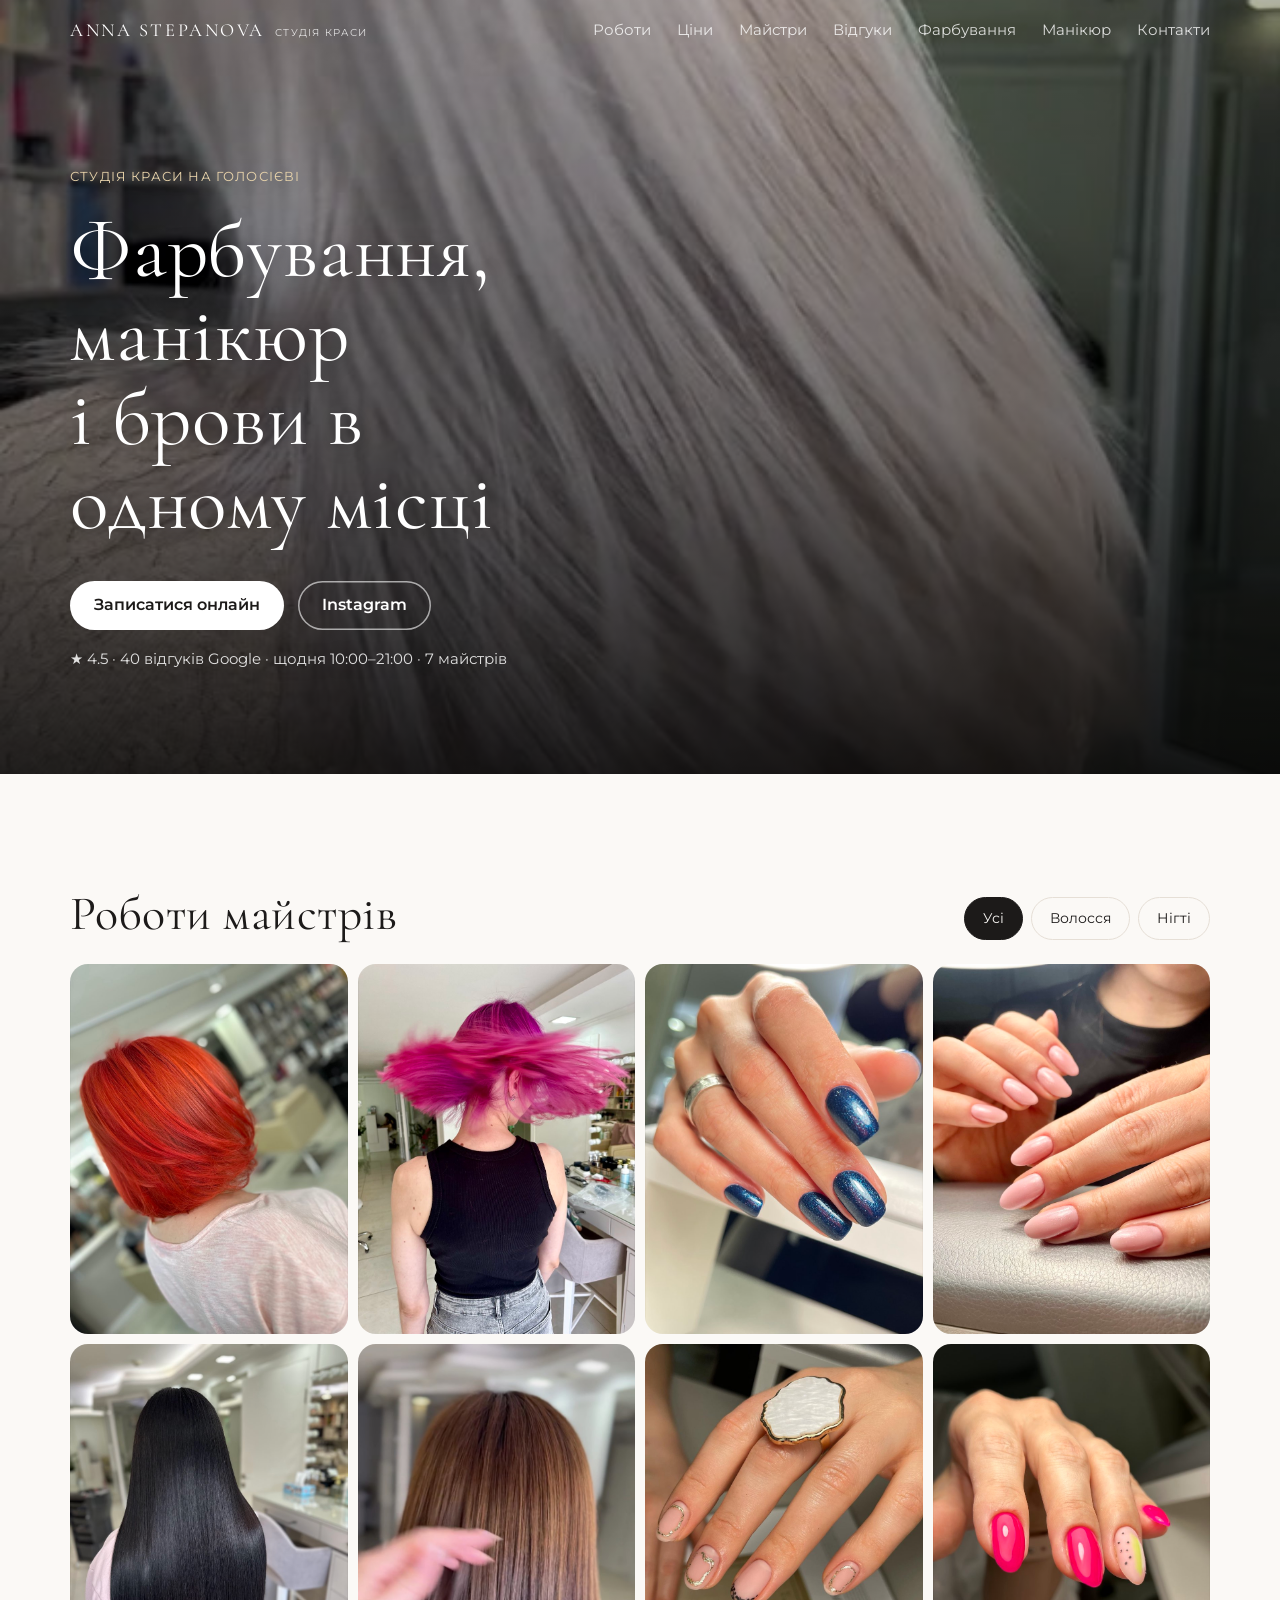
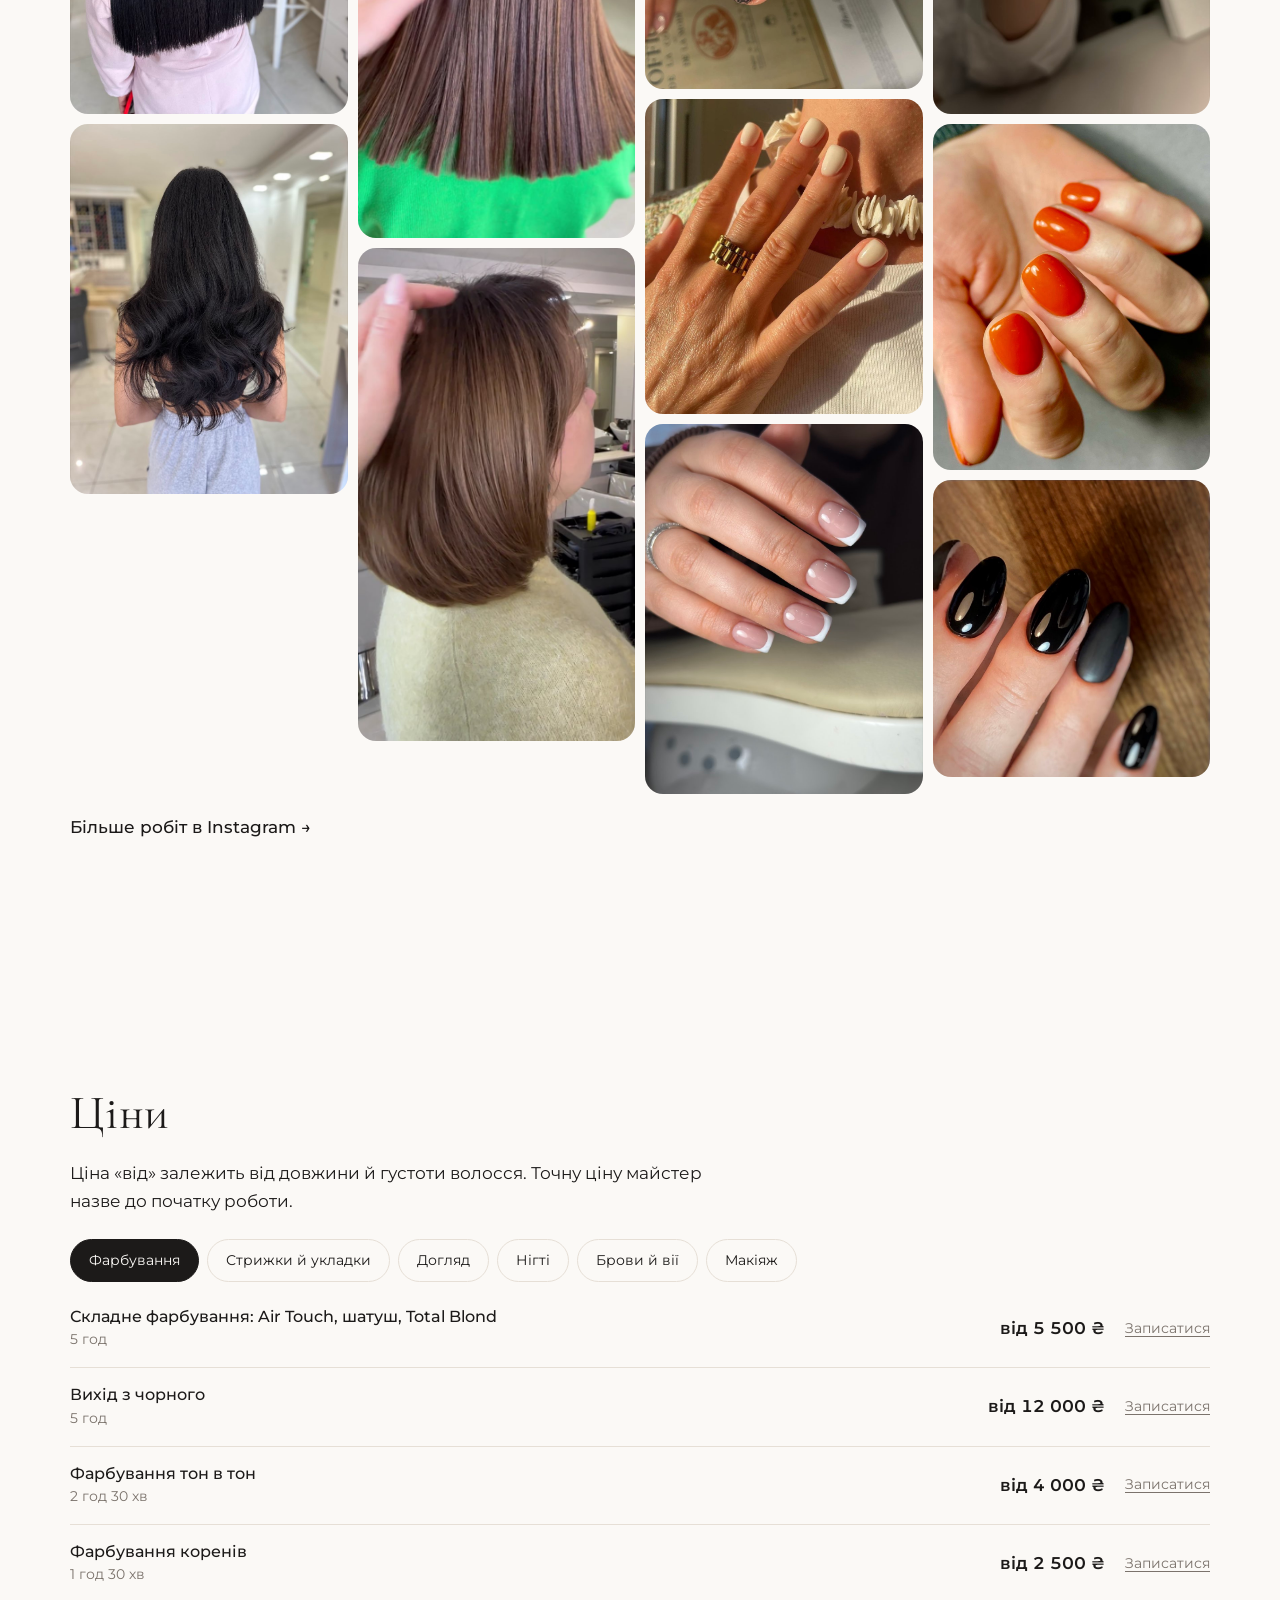
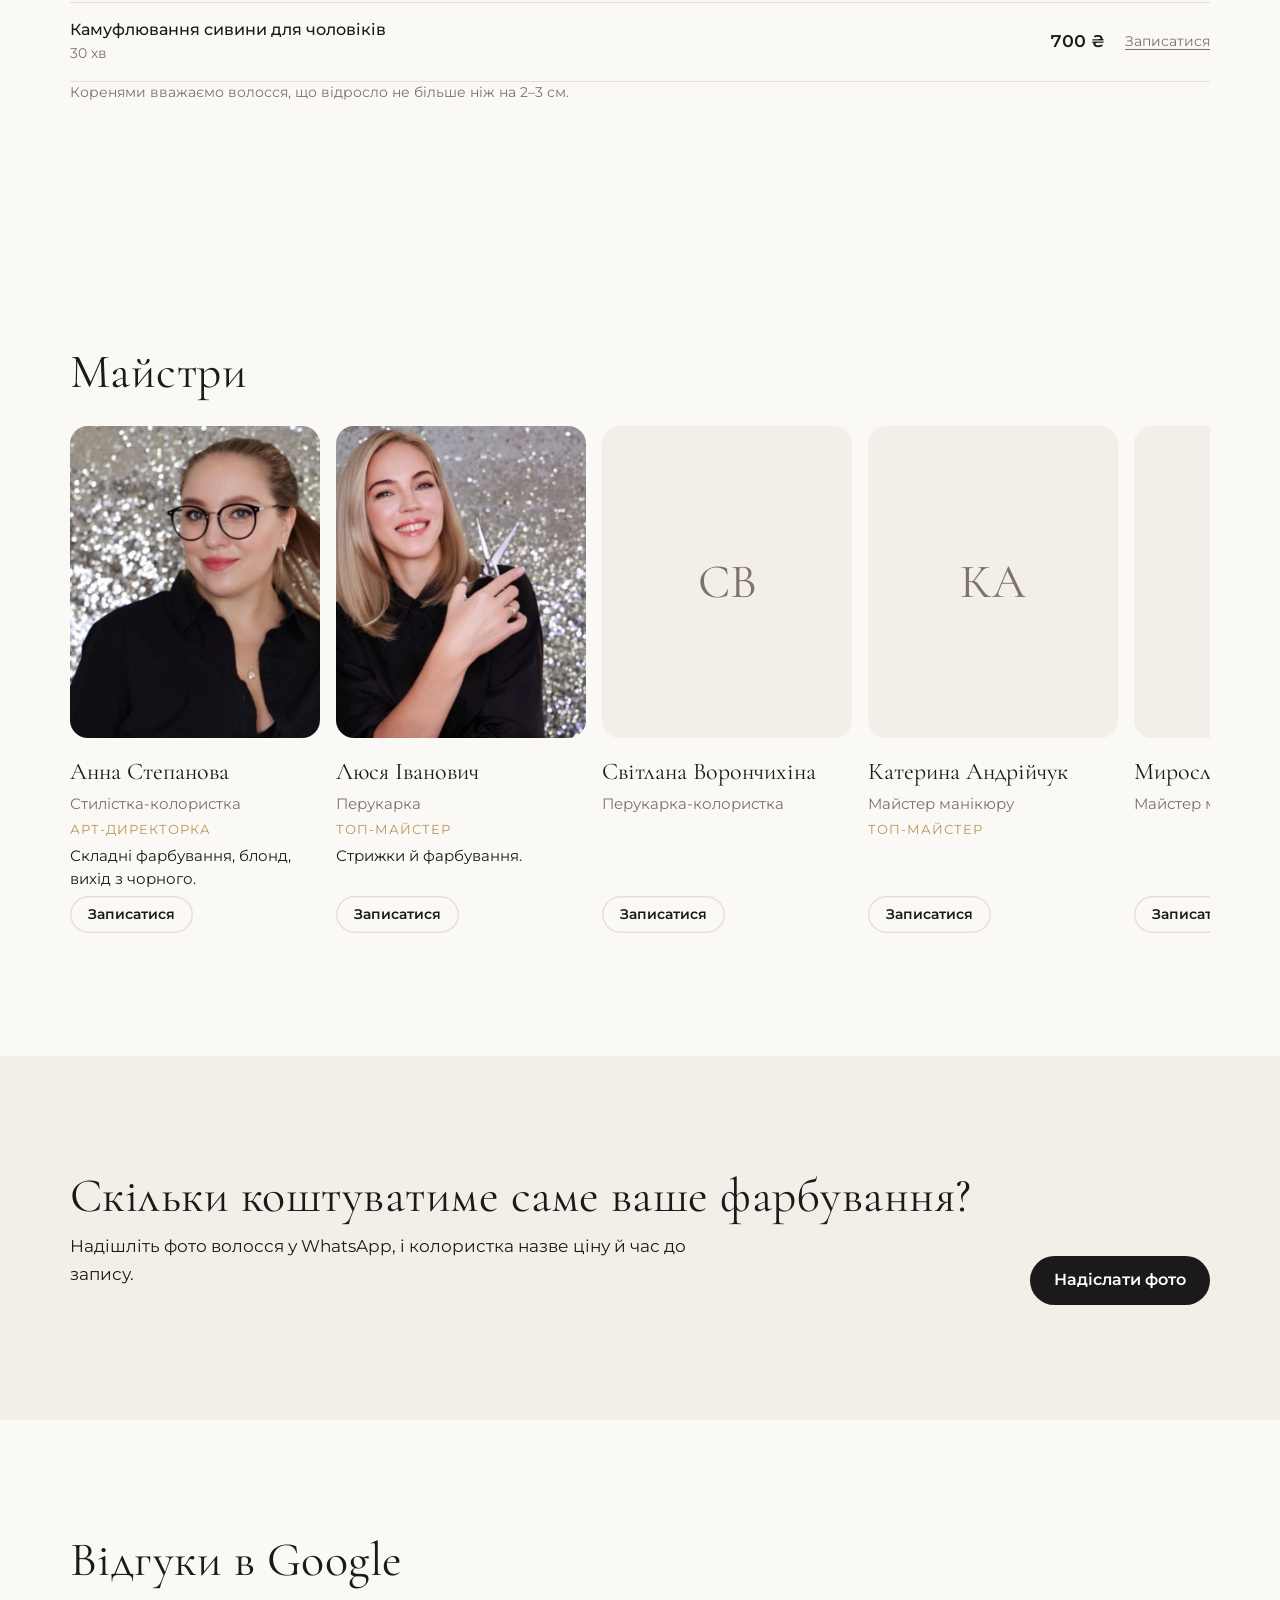
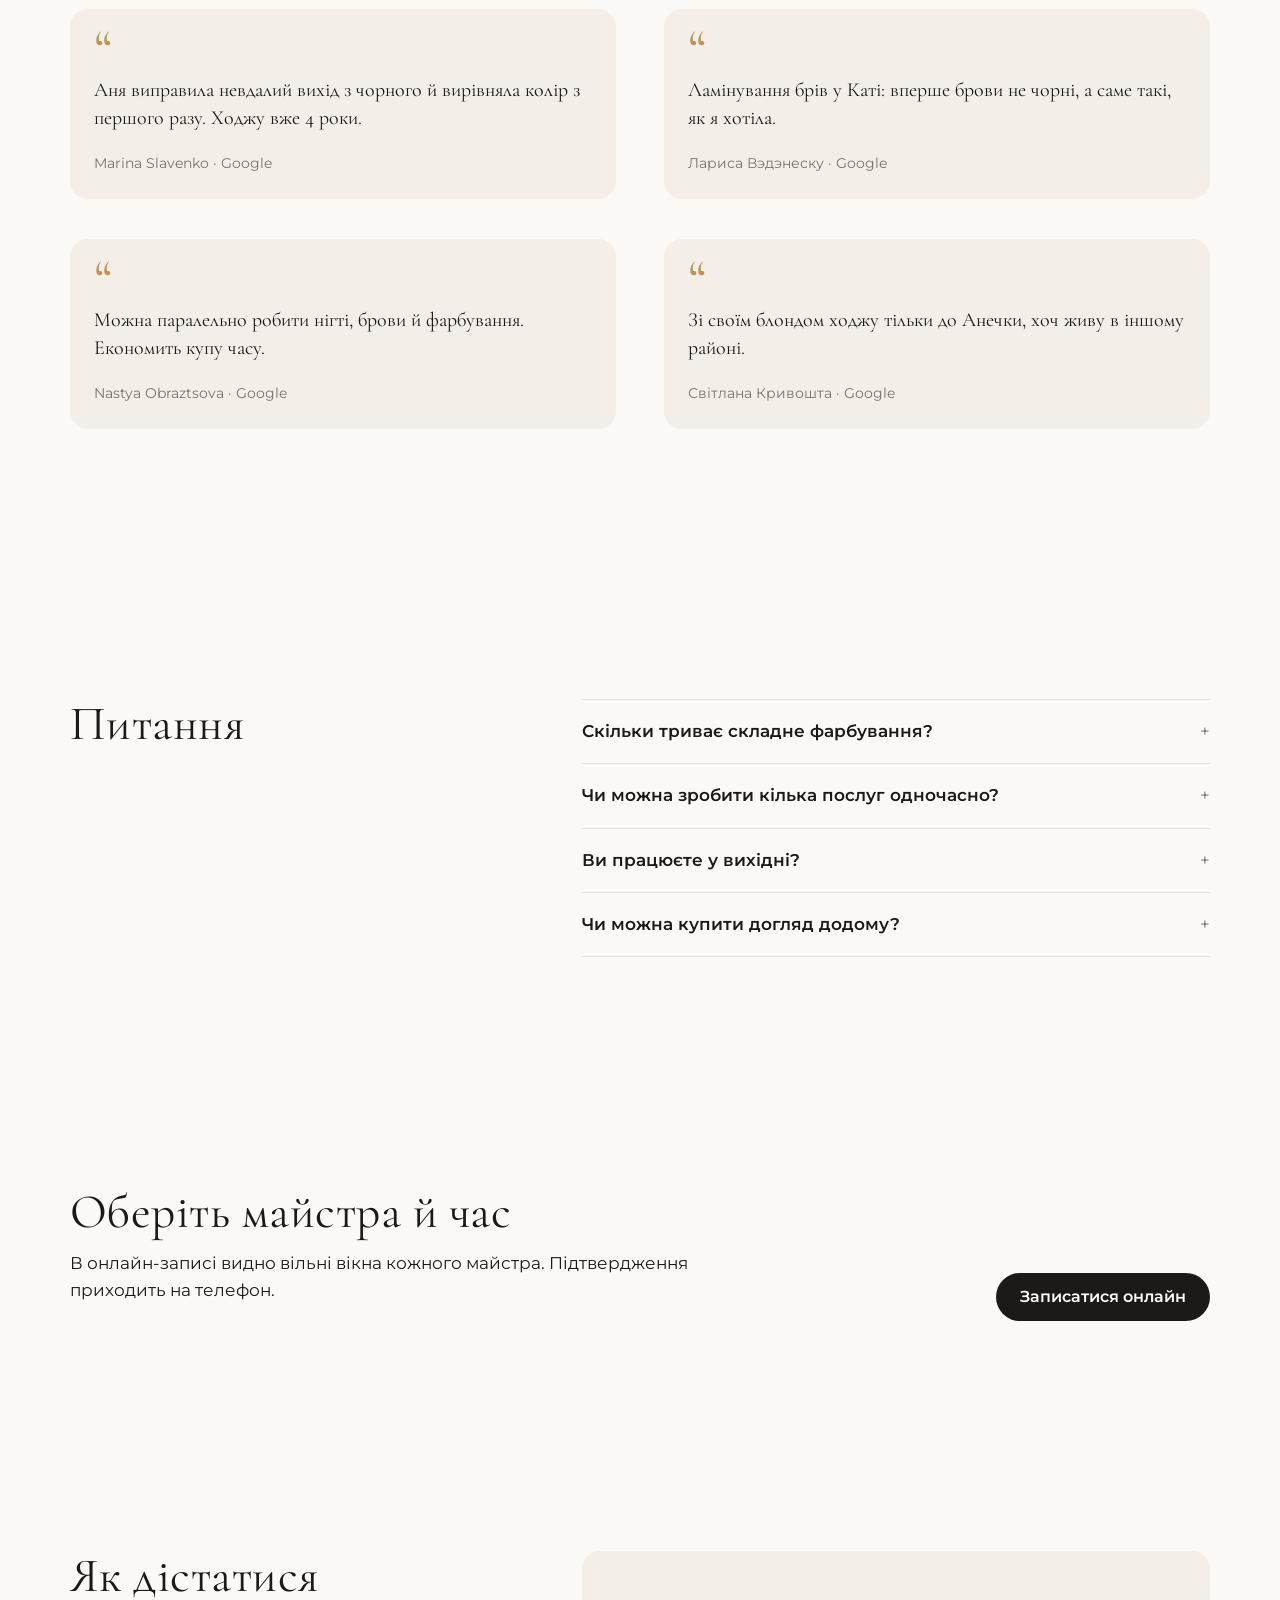
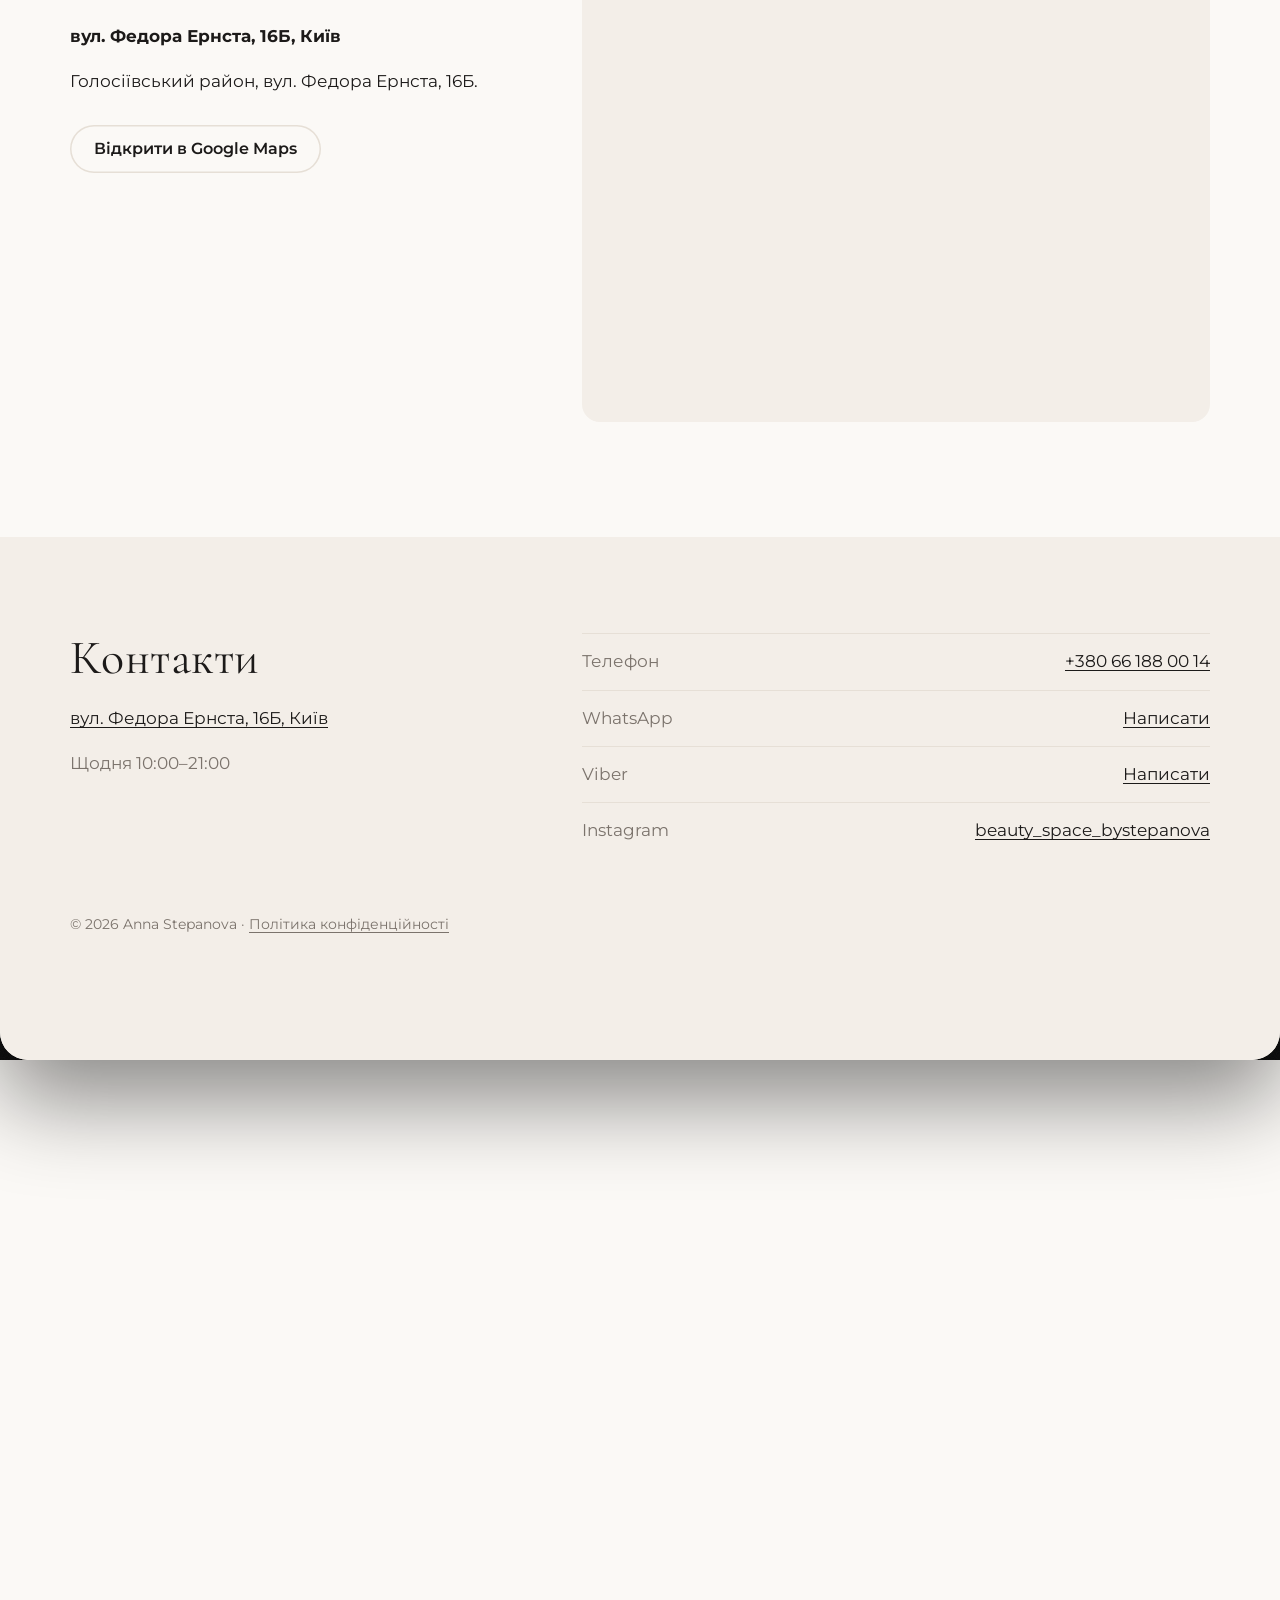
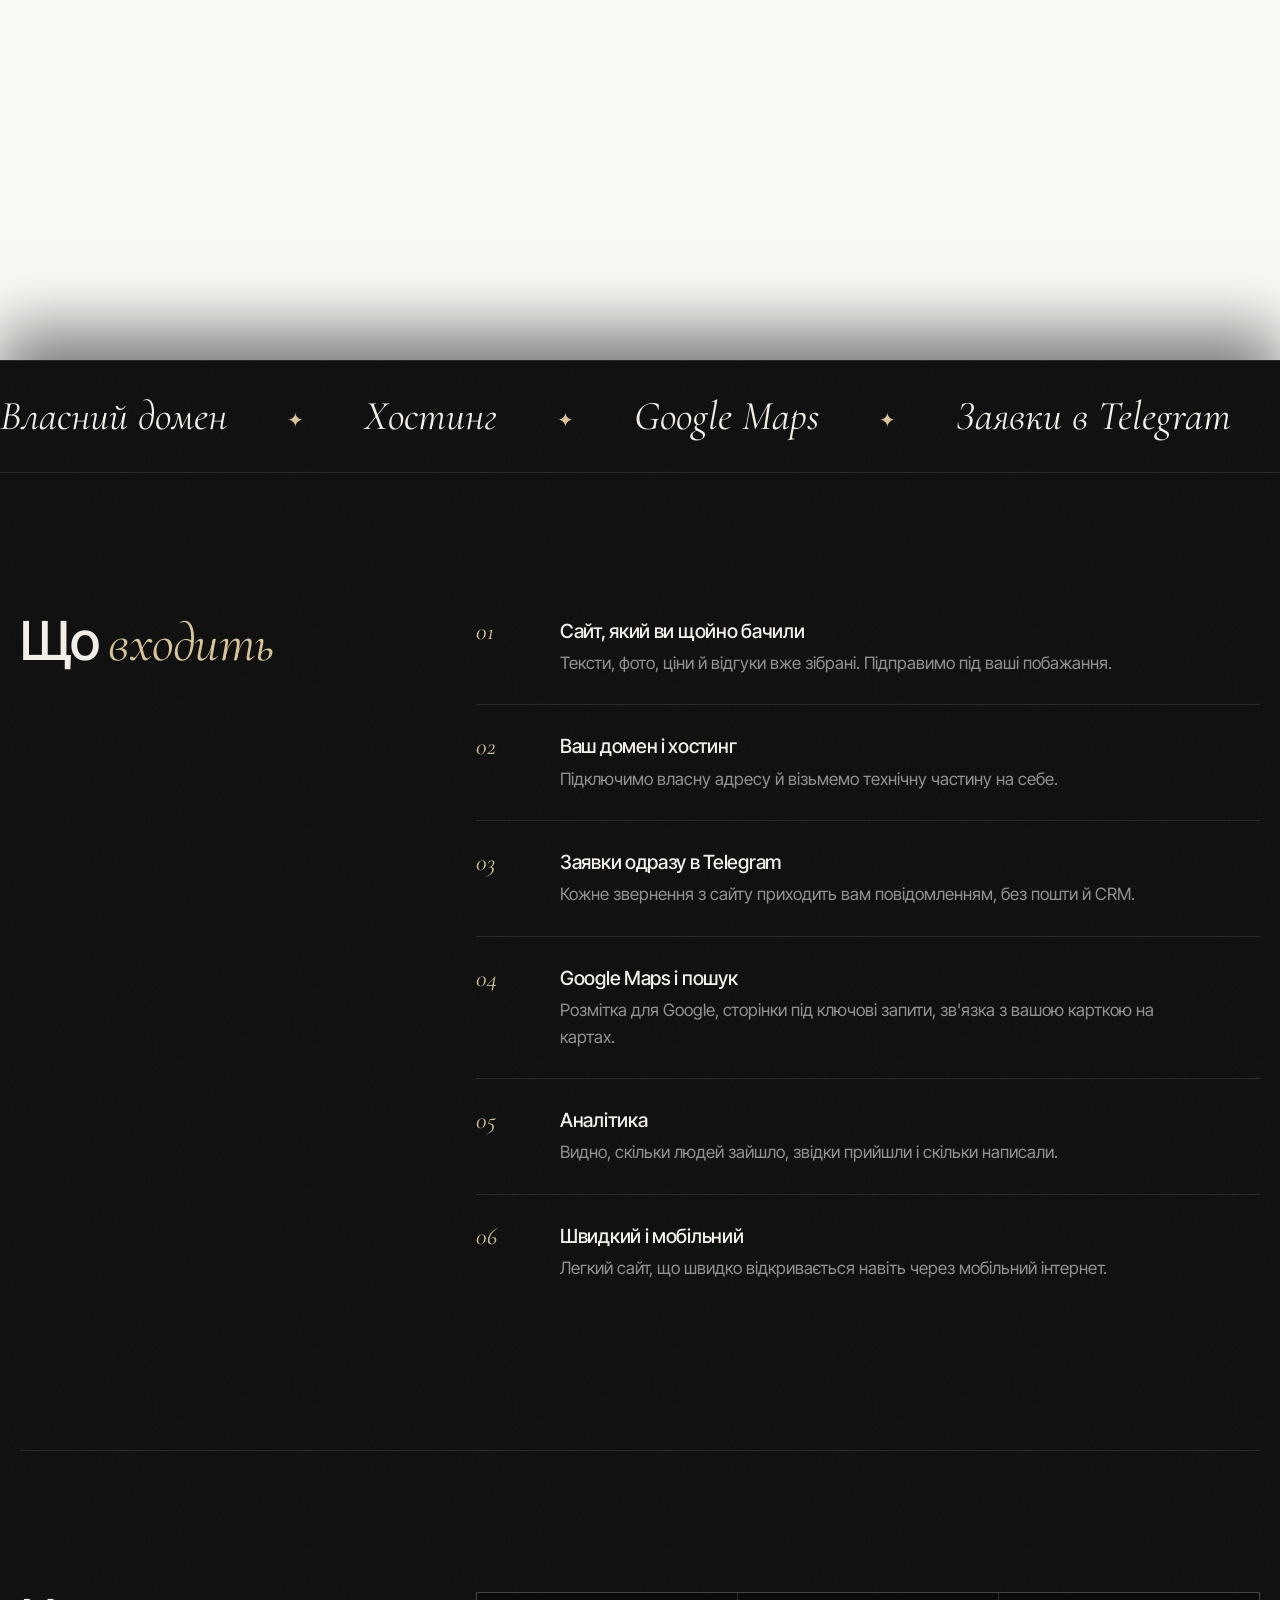
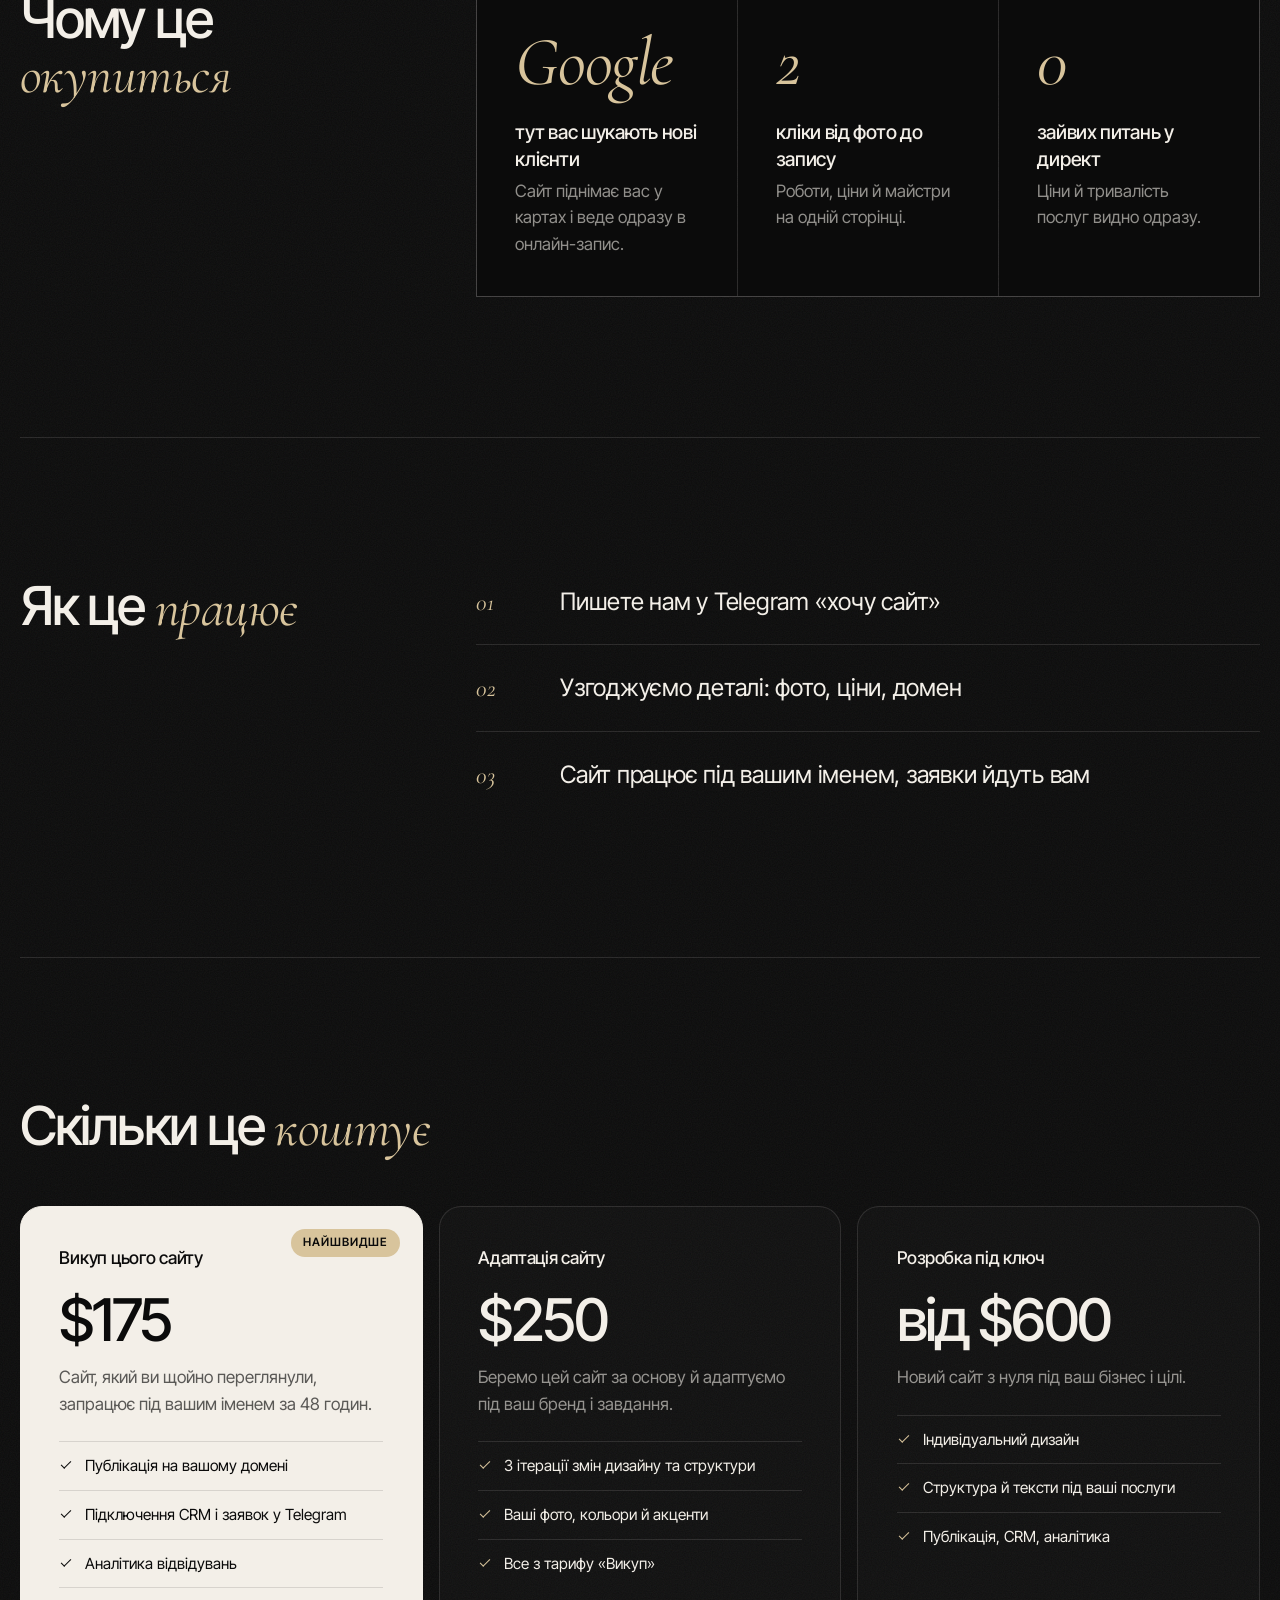
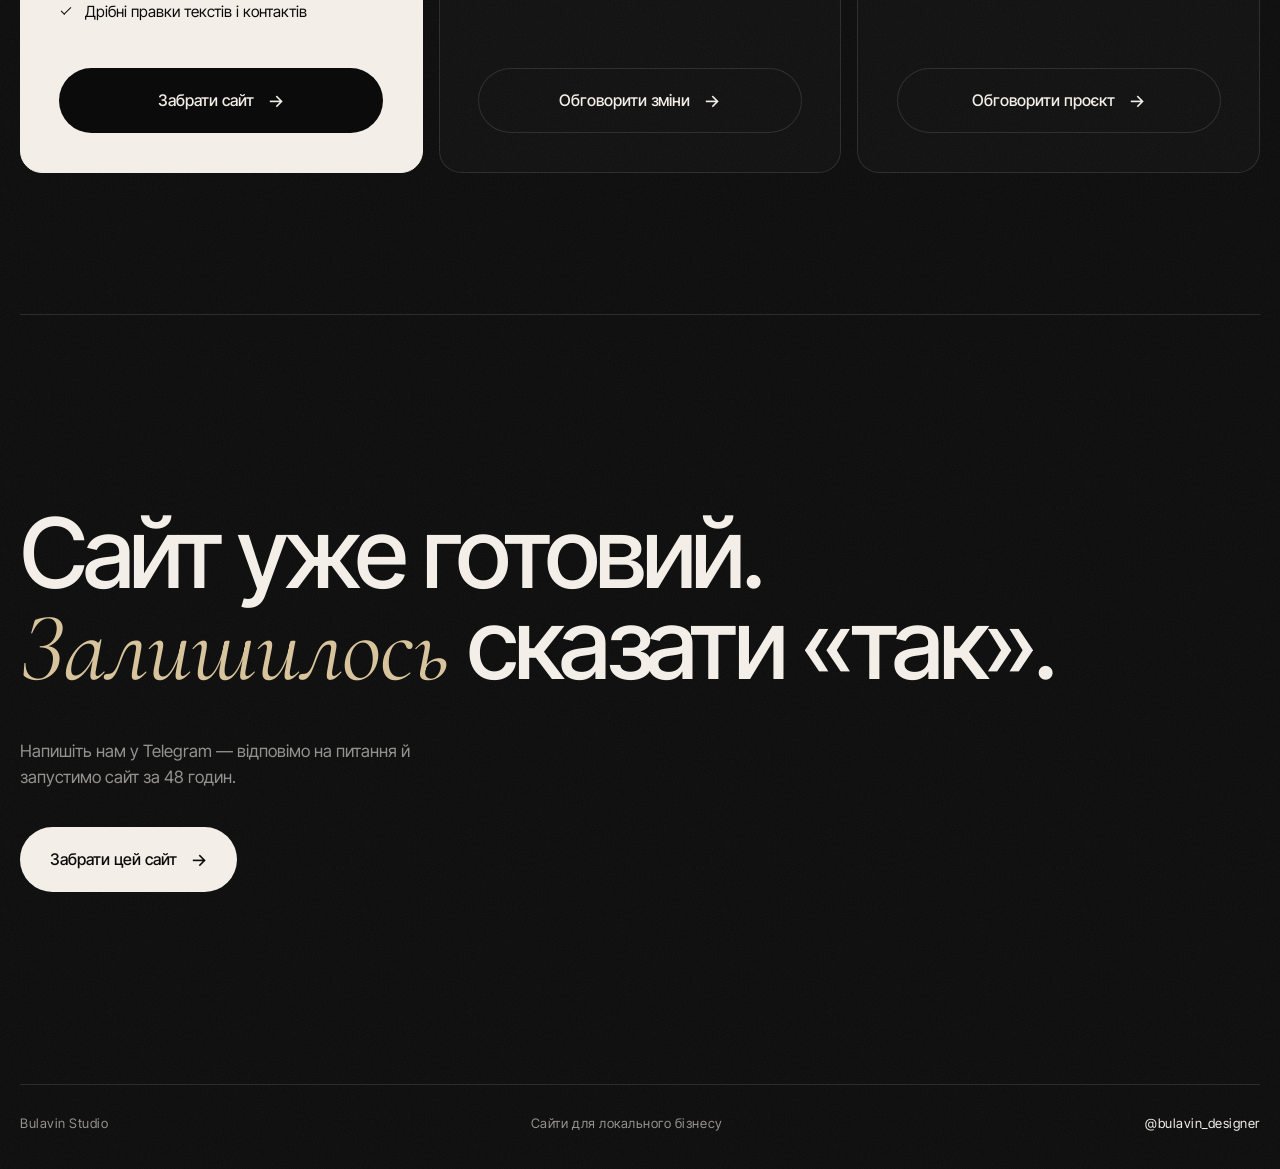
==== commit 93cc055c: "Update site 2026-11-09" ====
--- a/index.html
+++ b/index.html
@@ -15,7 +15,7 @@
 <link rel="preconnect" href="https://fonts.googleapis.com">
 <link rel="preconnect" href="https://fonts.gstatic.com" crossorigin>
 <link rel="stylesheet" href="https://fonts.googleapis.com/css2?family=Cormorant+Garamond:ital,wght@0,400;0,500;1,400&family=Montserrat:wght@400;500;600&display=swap">
-<link rel="stylesheet" href="style.css?v=2610220225">
+<link rel="stylesheet" href="style.css?v=2611092301">
 <link rel="stylesheet" href="https://fonts.googleapis.com/css2?family=Inter+Tight:wght@400;500;600&family=Cormorant+Garamond:ital,wght@1,400;1,500&display=swap">
 <script type="application/ld+json">{"@context": "https://schema.org", "@type": "BeautySalon", "name": "Anna Stepanova", "url": "https://vibecoder-bulavin.github.io/beauty-space-stepanova/", "telephone": "+380 66 188 0014", "priceRange": "₴₴", "image": "https://vibecoder-bulavin.github.io/beauty-space-stepanova/assets/hero-blond.jpg", "address": {"@type": "PostalAddress", "streetAddress": "вул. Федора Ернста, 16Б", "addressLocality": "Київ", "addressCountry": "UA"}, "geo": {"@type": "GeoCoordinates", "latitude": 50.4165547, "longitude": 30.4634382}, "openingHours": ["Mo-Su 10:00-21:00"], "hasMap": "https://maps.google.com/?cid=15371598958105945912", "sameAs": ["https://www.instagram.com/beauty_space_bystepanova/"], "aggregateRating": {"@type": "AggregateRating", "ratingValue": 4.5, "reviewCount": 40}, "hasOfferCatalog": {"@type": "OfferCatalog", "name": "Anna Stepanova", "itemListElement": [{"@type": "Offer", "itemOffered": {"@type": "Service", "name": "Складне фарбування: Air Touch, шатуш, Total Blond"}, "description": "від 5 500 ₴"}, {"@type": "Offer", "itemOffered": {"@type": "Service", "name": "Вихід з чорного"}, "description": "від 12 000 ₴"}, {"@type": "Offer", "itemOffered": {"@type": "Service", "name": "Фарбування тон в тон"}, "description": "від 4 000 ₴"}, {"@type": "Offer", "itemOffered": {"@type": "Service", "name": "Фарбування коренів"}, "description": "від 2 500 ₴"}, {"@type": "Offer", "itemOffered": {"@type": "Service", "name": "Камуфлювання сивини для чоловіків"}, "description": "700 ₴"}, {"@type": "Offer", "itemOffered": {"@type": "Service", "name": "Жіноча стрижка"}, "description": "від 1 600 ₴"}, {"@type": "Offer", "itemOffered": {"@type": "Service", "name": "Укладка"}, "description": "від 1 200 ₴"}, {"@type": "Offer", "itemOffered": {"@type": "Service", "name": "Чоловіча стрижка"}, "description": "від 1 000 ₴"}, {"@type": "Offer", "itemOffered": {"@type": "Service", "name": "Дитяча стрижка"}, "description": "від 800 ₴"}, {"@type": "Offer", "itemOffered": {"@type": "Service", "name": "Стрижка чубчика"}, "description": "500 ₴"}, {"@type": "Offer", "itemOffered": {"@type": "Service", "name": "Кератинове вирівнювання"}, "description": "від 4 500 ₴"}, {"@type": "Offer", "itemOffered": {"@type": "Service", "name": "Догляд"}, "description": "від 2 600 ₴"}, {"@type": "Offer", "itemOffered": {"@type": "Service", "name": "Догляд: довжина + шкіра голови"}, "description": "від 2 500 ₴"}, {"@type": "Offer", "itemOffered": {"@type": "Service", "name": "Манікюр комплекс з покриттям"}, "description": "від 1 100 ₴"}, {"@type": "Offer", "itemOffered": {"@type": "Service", "name": "Манікюр"}, "description": "750 ₴"}, {"@type": "Offer", "itemOffered": {"@type": "Service", "name": "Чоловічий манікюр"}, "description": "від 800 ₴"}, {"@type": "Offer", "itemOffered": {"@type": "Service", "name": "Нарощення нігтів"}, "description": "від 1 400 ₴"}, {"@type": "Offer", "itemOffered": {"@type": "Service", "name": "Корекція нарощених нігтів"}, "description": "від 1 300 ₴"}, {"@type": "Offer", "itemOffered": {"@type": "Service", "name": "Покриття гель-лаком"}, "description": "400 ₴"}, {"@type": "Offer", "itemOffered": {"@type": "Service", "name": "Френч або лунки"}, "description": "від 300 ₴"}, {"@type": "Offer", "itemOffered": {"@type": "Service", "name": "SPA-догляд для рук або ніг"}, "description": "від 400 ₴"}, {"@type": "Offer", "itemOffered": {"@type": "Service", "name": "Ламінування та фарбування брів"}, "description": "1 300 ₴"}, {"@type": "Offer", "itemOffered": {"@type": "Service", "name": "Корекція та фарбування брів"}, "description": "1 000 ₴"}, {"@type": "Offer", "itemOffered": {"@type": "Service", "name": "Корекція брів"}, "description": "600 ₴"}, {"@type": "Offer", "itemOffered": {"@type": "Service", "name": "Ламінування вій"}, "description": "1 300 ₴"}, {"@type": "Offer", "itemOffered": {"@type": "Service", "name": "Фарбування вій"}, "description": "700 ₴"}, {"@type": "Offer", "itemOffered": {"@type": "Service", "name": "Корекція ниткою, все обличчя"}, "description": "700 ₴"}, {"@type": "Offer", "itemOffered": {"@type": "Service", "name": "Макіяж"}, "description": "1 700 ₴"}]}}</script>
 </head>
@@ -34,7 +34,7 @@
 <div class="p-intro"><div class="pwrap">
 <p class="pk">Bulavin Studio · демо для «Anna Stepanova»</p>
 <h2 class="ph1">Цей сайт уже <em>зроблений</em> для Anna Stepanova</h2>
-<div class="prow"><p class="psub">Ви щойно переглянули його очима клієнта. Під вашим доменом він запрацює за 48 годин.</p><a href="https://t.me/bulavin_design" class="pbtn" target="_blank" rel="noopener" data-goal="telegram">Забрати цей сайт</a></div>
+<div class="prow"><p class="psub">Ви щойно переглянули його очима клієнта. Під вашим доменом він запрацює за 48 годин.</p><a href="https://t.me/bulavin_designer" class="pbtn" target="_blank" rel="noopener" data-goal="telegram">Забрати цей сайт</a></div>
 <p class="pscroll">Гортайте далі</p>
 </div></div>
 <div class="p-body">
@@ -42,13 +42,13 @@
 <section class="pwrap psec"><h2 class="ph2">Що <em>входить</em></h2><ol class="pinc"><li><span class="pn">01</span><div><h3>Сайт, який ви щойно бачили</h3><p>Тексти, фото, ціни й відгуки вже зібрані. Підправимо під ваші побажання.</p></div></li><li><span class="pn">02</span><div><h3>Ваш домен і хостинг</h3><p>Підключимо власну адресу й візьмемо технічну частину на себе.</p></div></li><li><span class="pn">03</span><div><h3>Заявки одразу в Telegram</h3><p>Кожне звернення з сайту приходить вам повідомленням, без пошти й CRM.</p></div></li><li><span class="pn">04</span><div><h3>Google Maps і пошук</h3><p>Розмітка для Google, сторінки під ключові запити, зв&#x27;язка з вашою карткою на картах.</p></div></li><li><span class="pn">05</span><div><h3>Аналітика</h3><p>Видно, скільки людей зайшло, звідки прийшли і скільки написали.</p></div></li><li><span class="pn">06</span><div><h3>Швидкий і мобільний</h3><p>Легкий сайт, що швидко відкривається навіть через мобільний інтернет.</p></div></li></ol></section>
 <section class="pwrap psec"><h2 class="ph2">Чому це <em>окупиться</em></h2><div class="pwhy"><div class="pw"><strong>Google</strong><h3>тут вас шукають нові клієнти</h3><p>Сайт піднімає вас у картах і веде одразу в онлайн-запис.</p></div><div class="pw"><strong>2</strong><h3>кліки від фото до запису</h3><p>Роботи, ціни й майстри на одній сторінці.</p></div><div class="pw"><strong>0</strong><h3>зайвих питань у директ</h3><p>Ціни й тривалість послуг видно одразу.</p></div></div></section>
 <section class="pwrap psec"><h2 class="ph2">Як це <em>працює</em></h2><ol class="psteps"><li><span class="pn">01</span><p>Пишете нам у Telegram «хочу сайт»</p></li><li><span class="pn">02</span><p>Узгоджуємо деталі: фото, ціни, домен</p></li><li><span class="pn">03</span><p>Сайт працює під вашим іменем, заявки йдуть вам</p></li></ol></section>
-<section class="pwrap psec pplans-sec"><h2 class="ph2">Скільки це <em>коштує</em></h2><div class="pplans"><article class="pplan on"><span class="ptag">Найшвидше</span><h3>Викуп цього сайту</h3><p class="pprice">$175</p><p class="plead">Сайт, який ви щойно переглянули, запрацює під вашим іменем за 48 годин.</p><ul><li>Публікація на вашому домені</li><li>Підключення CRM і заявок у Telegram</li><li>Аналітика відвідувань</li><li>Дрібні правки текстів і контактів</li></ul><a href="https://t.me/bulavin_design" class="pbtn" target="_blank" rel="noopener" data-goal="telegram">Забрати сайт</a></article><article class="pplan"><h3>Адаптація сайту</h3><p class="pprice">$250</p><p class="plead">Беремо цей сайт за основу й адаптуємо під ваш бренд і завдання.</p><ul><li>3 ітерації змін дизайну та структури</li><li>Ваші фото, кольори й акценти</li><li>Все з тарифу «Викуп»</li></ul><a href="https://t.me/bulavin_design" class="pbtn ghost" target="_blank" rel="noopener" data-goal="telegram">Обговорити зміни</a></article><article class="pplan"><h3>Розробка під ключ</h3><p class="pprice">від $600</p><p class="plead">Новий сайт з нуля під ваш бізнес і цілі.</p><ul><li>Індивідуальний дизайн</li><li>Структура й тексти під ваші послуги</li><li>Публікація, CRM, аналітика</li></ul><a href="https://t.me/bulavin_design" class="pbtn ghost" target="_blank" rel="noopener" data-goal="telegram">Обговорити проєкт</a></article></div></section>
-<section class="pwrap pfinal"><h2 class="ph1">Сайт уже готовий. <em>Залишилось</em> сказати «так».</h2><p class="psub">Напишіть нам у Telegram — відповімо на питання й запустимо сайт за 48 годин.</p><a href="https://t.me/bulavin_design" class="pbtn" target="_blank" rel="noopener" data-goal="telegram">Забрати цей сайт</a></section>
-<footer class="pwrap pfoot"><span>Bulavin Studio</span><span>Сайти для локального бізнесу</span><a href="https://t.me/bulavin_design" target="_blank" rel="noopener" data-goal="telegram">@bulavin_design</a></footer>
+<section class="pwrap psec pplans-sec"><h2 class="ph2">Скільки це <em>коштує</em></h2><div class="pplans"><article class="pplan on"><span class="ptag">Найшвидше</span><h3>Викуп цього сайту</h3><p class="pprice">$175</p><p class="plead">Сайт, який ви щойно переглянули, запрацює під вашим іменем за 48 годин.</p><ul><li>Публікація на вашому домені</li><li>Підключення CRM і заявок у Telegram</li><li>Аналітика відвідувань</li><li>Дрібні правки текстів і контактів</li></ul><a href="https://t.me/bulavin_designer" class="pbtn" target="_blank" rel="noopener" data-goal="telegram">Забрати сайт</a></article><article class="pplan"><h3>Адаптація сайту</h3><p class="pprice">$250</p><p class="plead">Беремо цей сайт за основу й адаптуємо під ваш бренд і завдання.</p><ul><li>3 ітерації змін дизайну та структури</li><li>Ваші фото, кольори й акценти</li><li>Все з тарифу «Викуп»</li></ul><a href="https://t.me/bulavin_designer" class="pbtn ghost" target="_blank" rel="noopener" data-goal="telegram">Обговорити зміни</a></article><article class="pplan"><h3>Розробка під ключ</h3><p class="pprice">від $600</p><p class="plead">Новий сайт з нуля під ваш бізнес і цілі.</p><ul><li>Індивідуальний дизайн</li><li>Структура й тексти під ваші послуги</li><li>Публікація, CRM, аналітика</li></ul><a href="https://t.me/bulavin_designer" class="pbtn ghost" target="_blank" rel="noopener" data-goal="telegram">Обговорити проєкт</a></article></div></section>
+<section class="pwrap pfinal"><h2 class="ph1">Сайт уже готовий. <em>Залишилось</em> сказати «так».</h2><p class="psub">Напишіть нам у Telegram — відповімо на питання й запустимо сайт за 48 годин.</p><a href="https://t.me/bulavin_designer" class="pbtn" target="_blank" rel="noopener" data-goal="telegram">Забрати цей сайт</a></section>
+<footer class="pwrap pfoot"><span>Bulavin Studio</span><span>Сайти для локального бізнесу</span><a href="https://t.me/bulavin_designer" target="_blank" rel="noopener" data-goal="telegram">@bulavin_designer</a></footer>
 </div></aside>
 <div class="mbar"><a href="https://booking.easyweek.com.ua/beauty-space-by-stepanova-3" class="btn" target="_blank" rel="noopener" data-goal="booking">Записатися онлайн</a></div>
 
 <script type="application/json" id="cfg">{"wa": "380661880014", "msg": "Добрий день! Хочу записатися.", "page": "/", "brand": "Anna Stepanova", "t": {"err_name": "Вкажіть ім'я", "err_phone": "Перевірте номер телефону", "sending": "Надсилаємо…"}}</script>
-<script src="site.js?v=2610220225" defer></script>
+<script src="site.js?v=2611092301" defer></script>
 </body>
 </html>
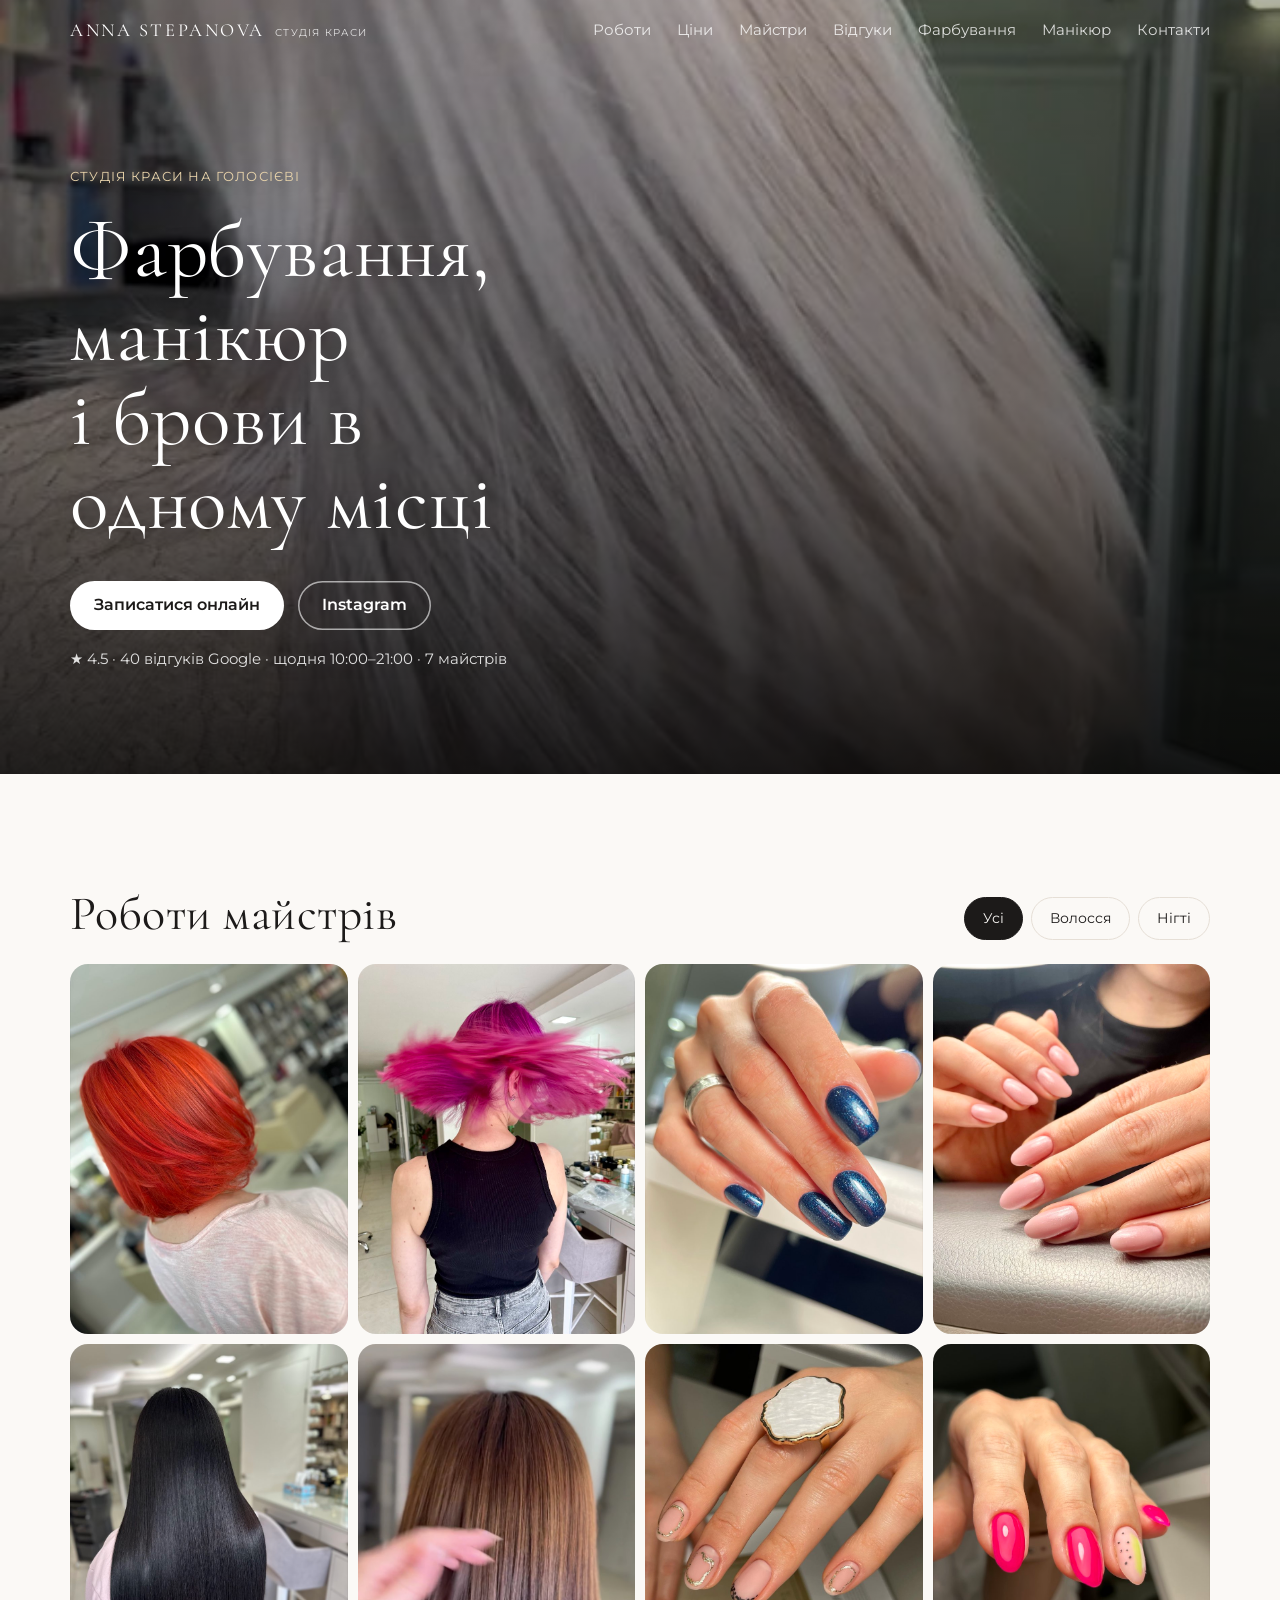
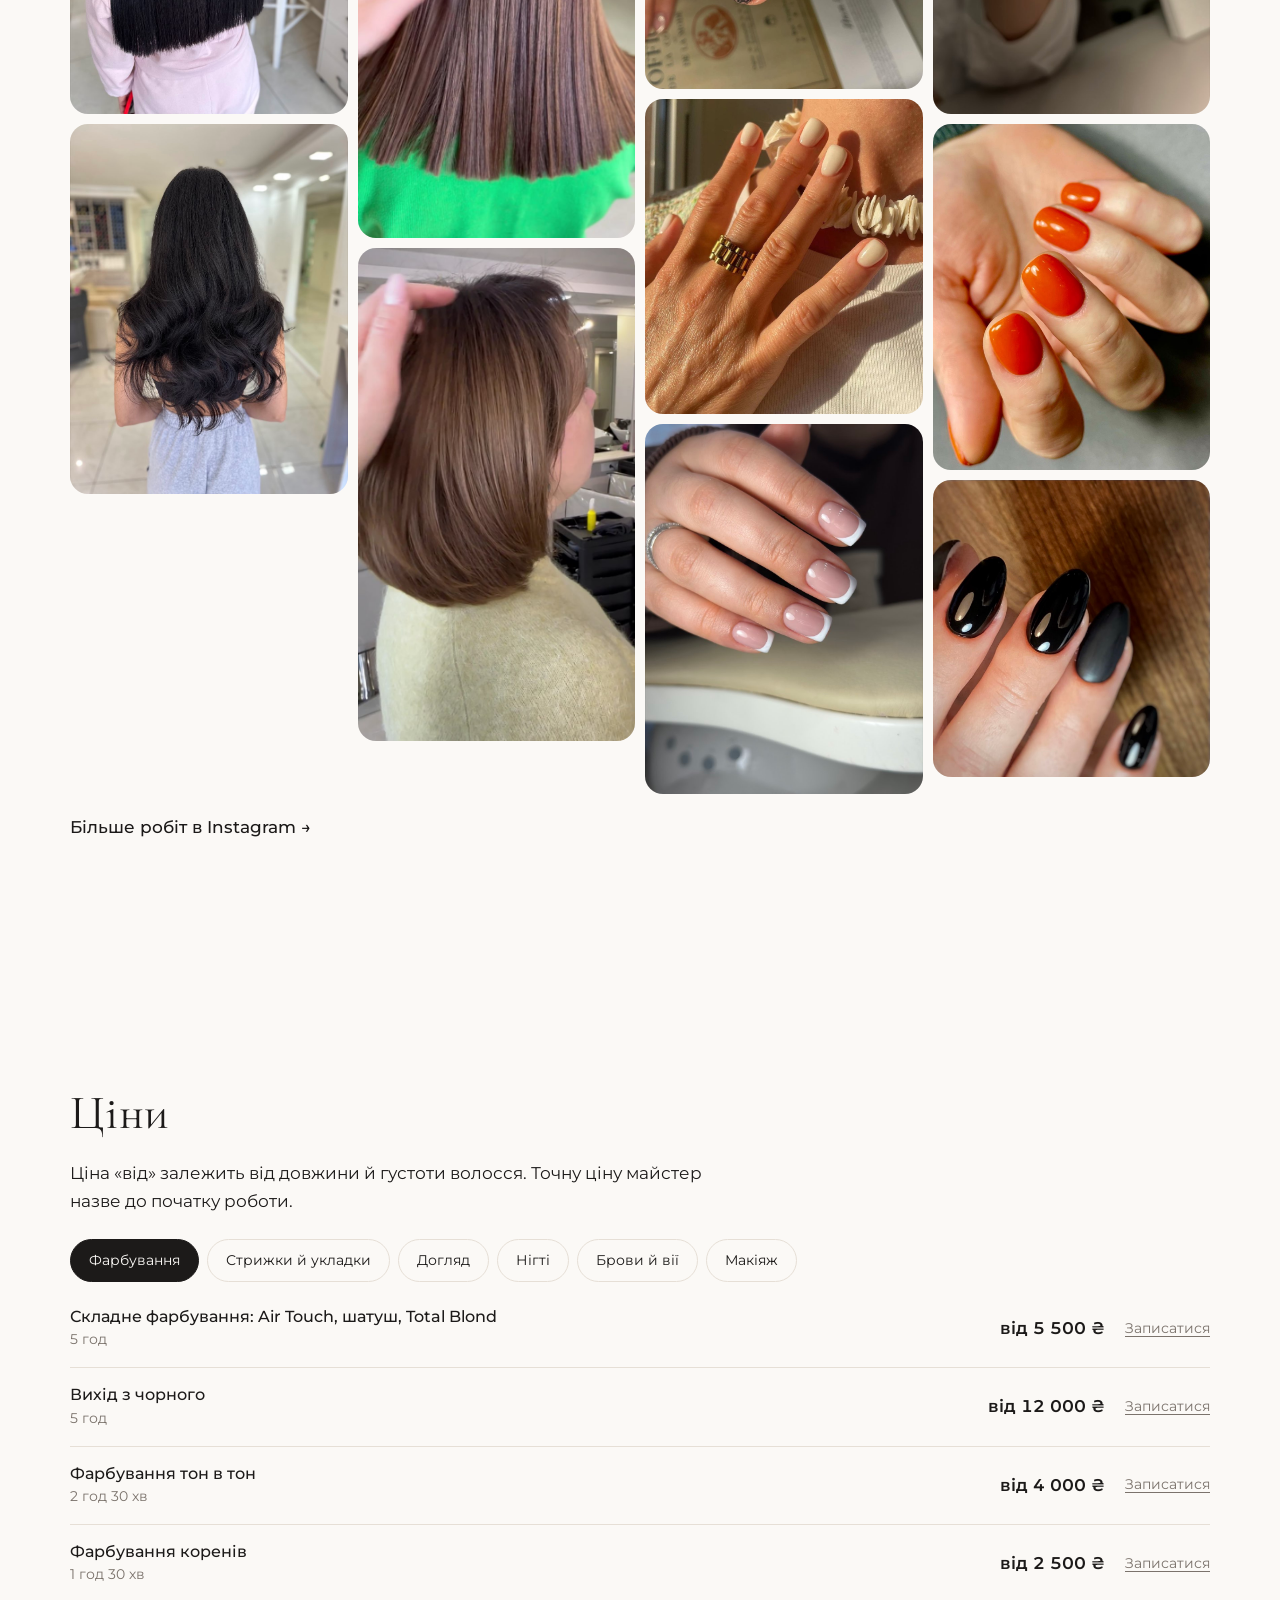
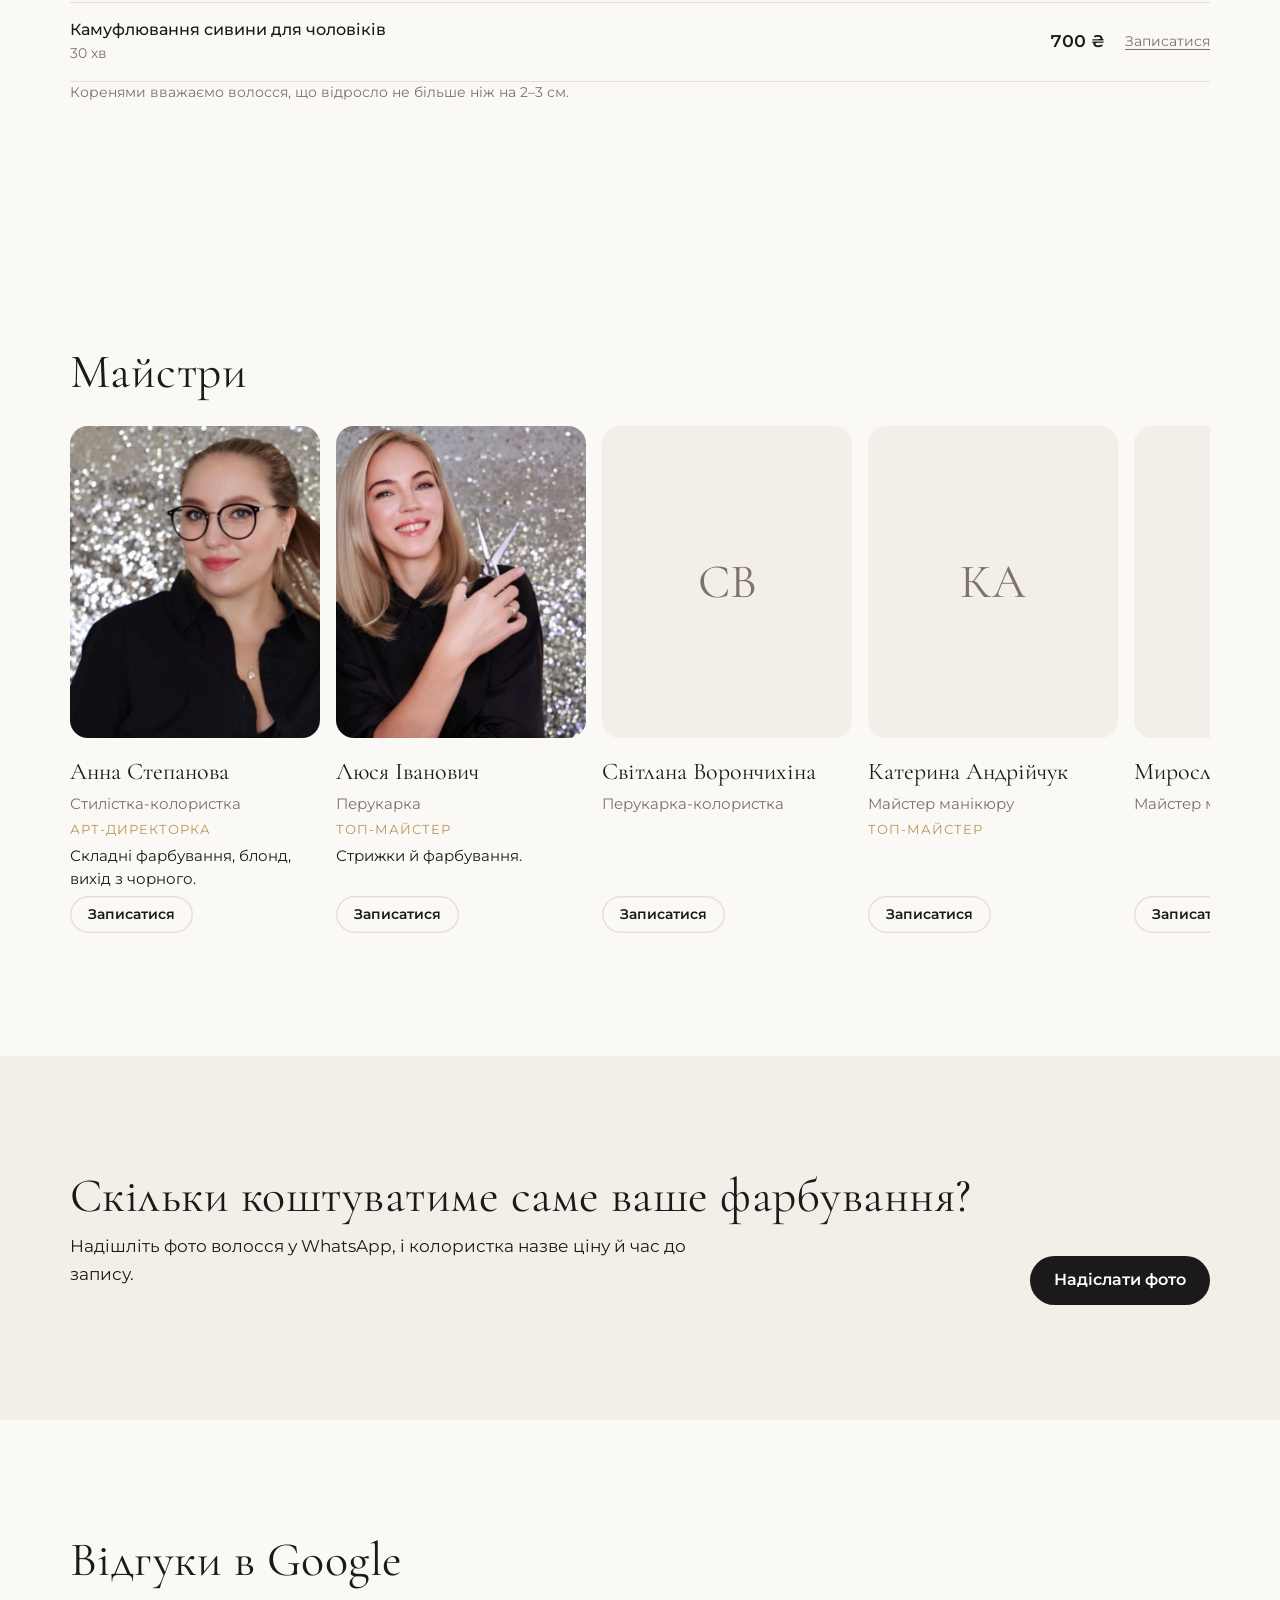
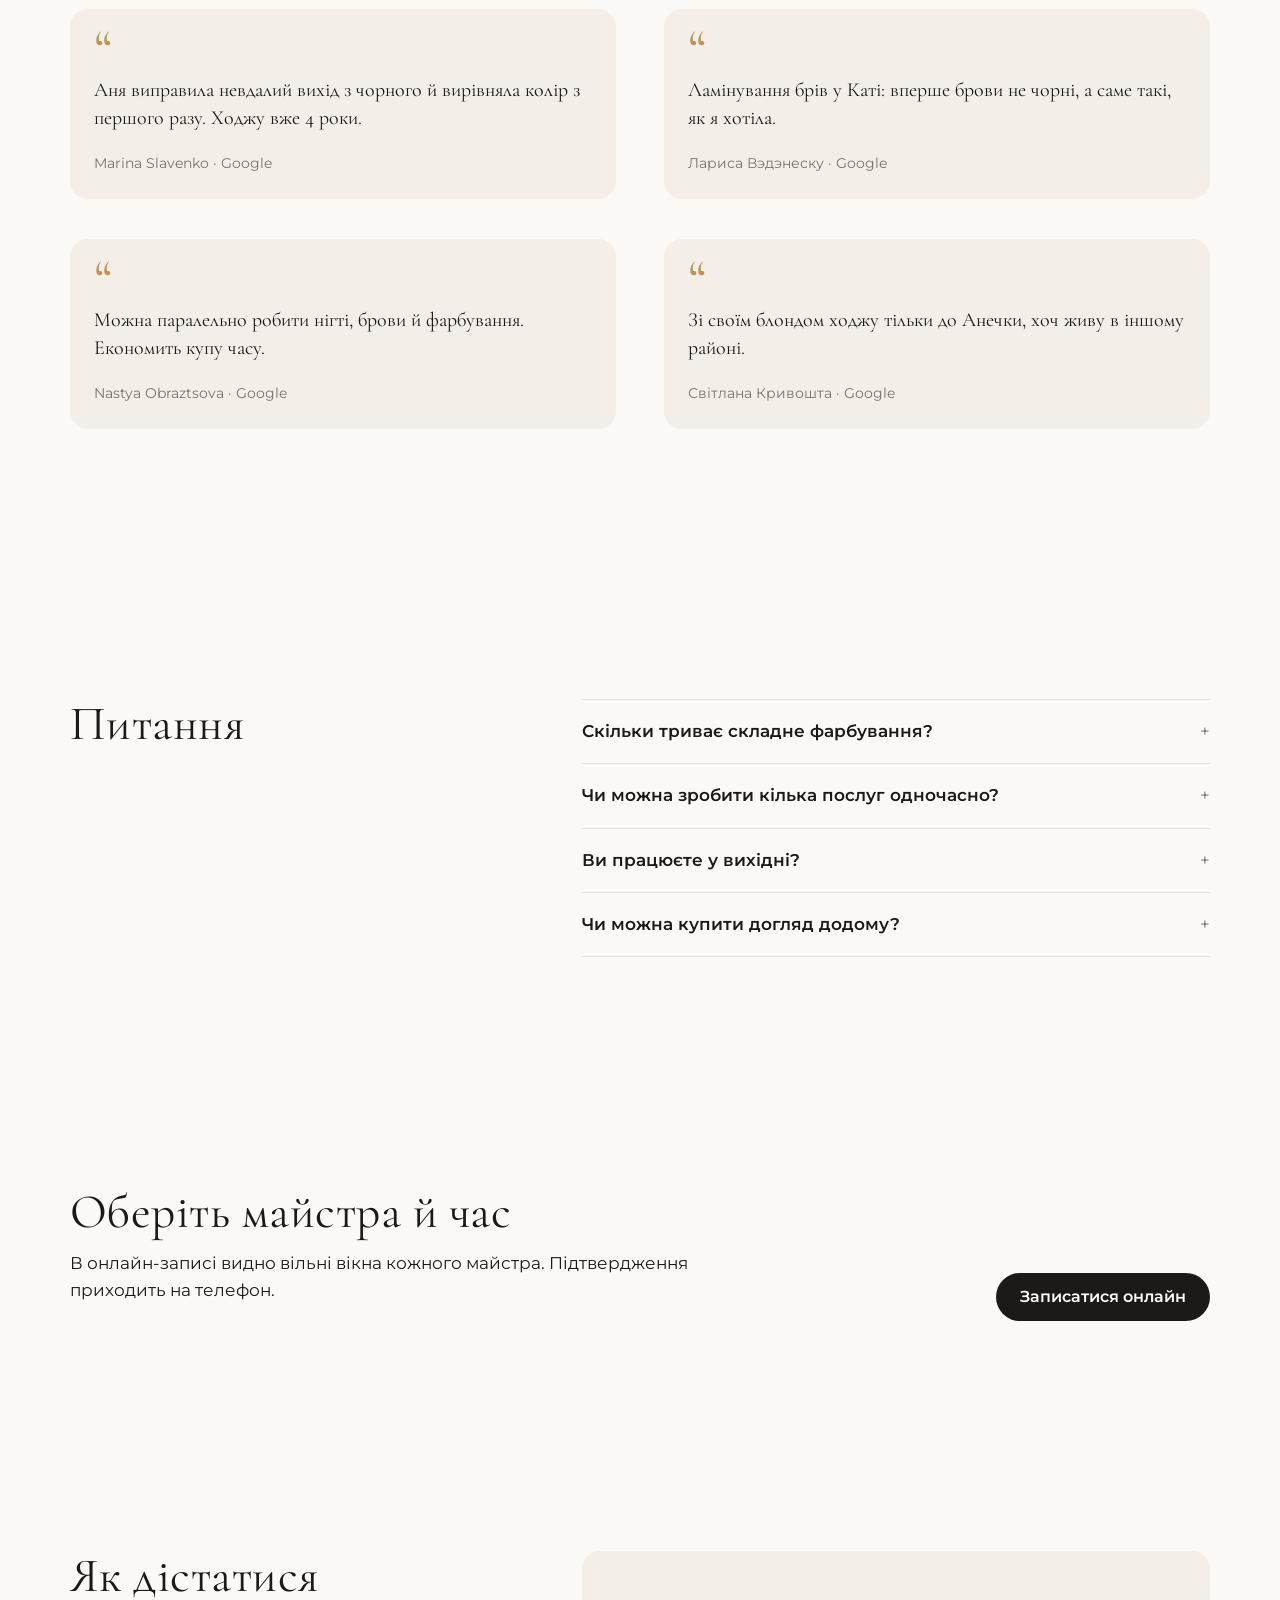
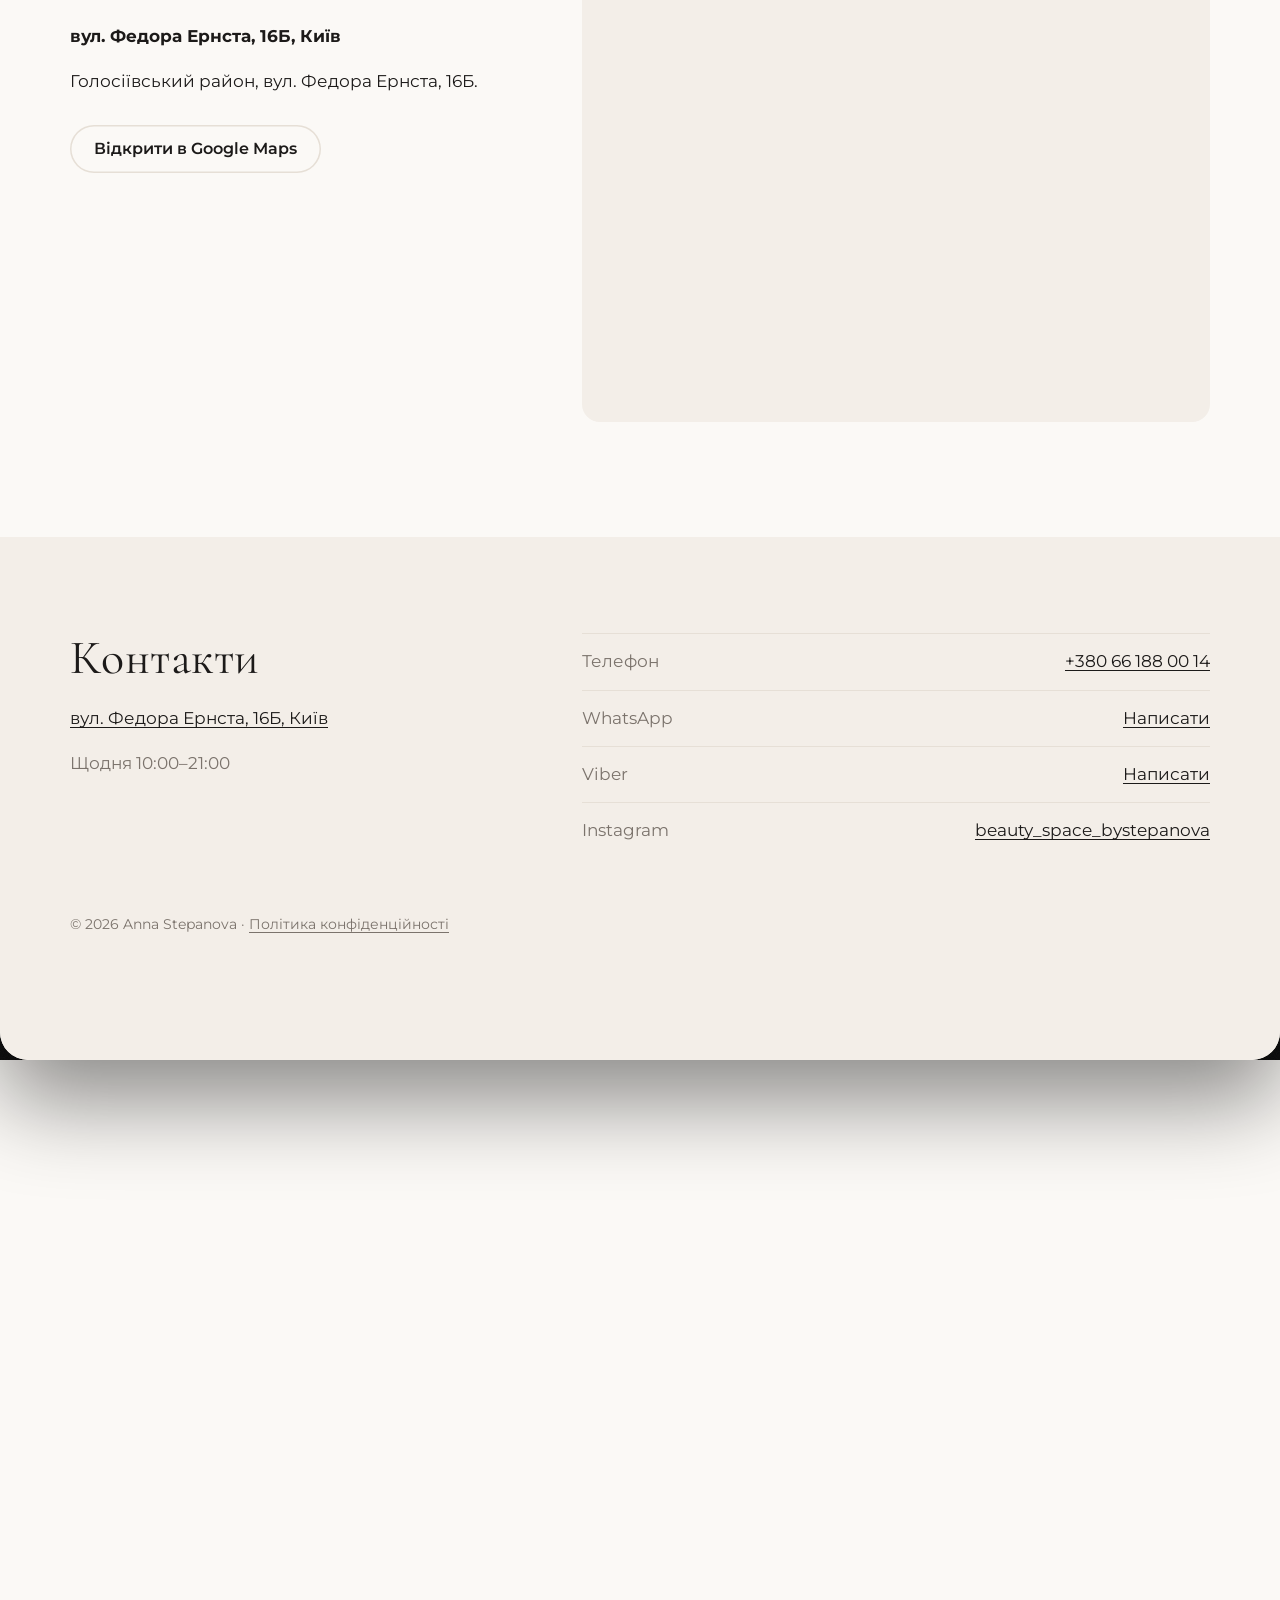
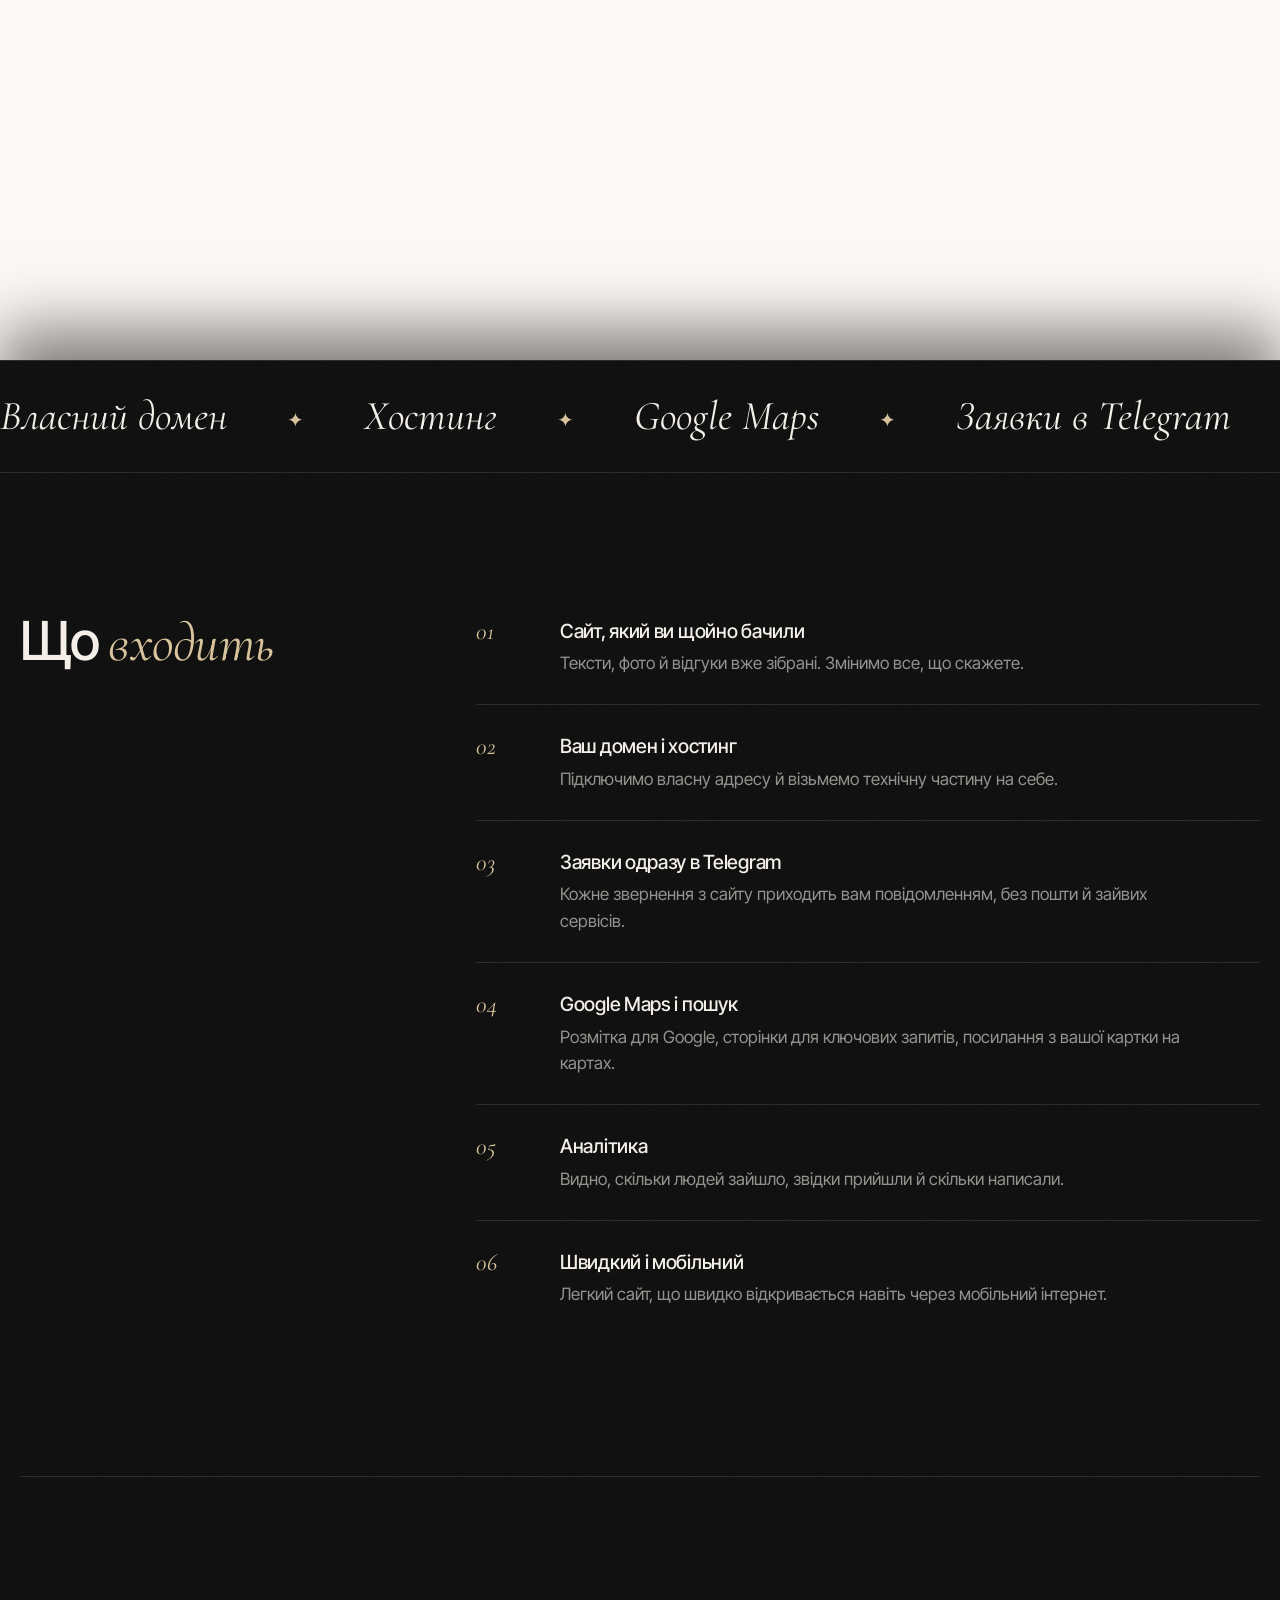
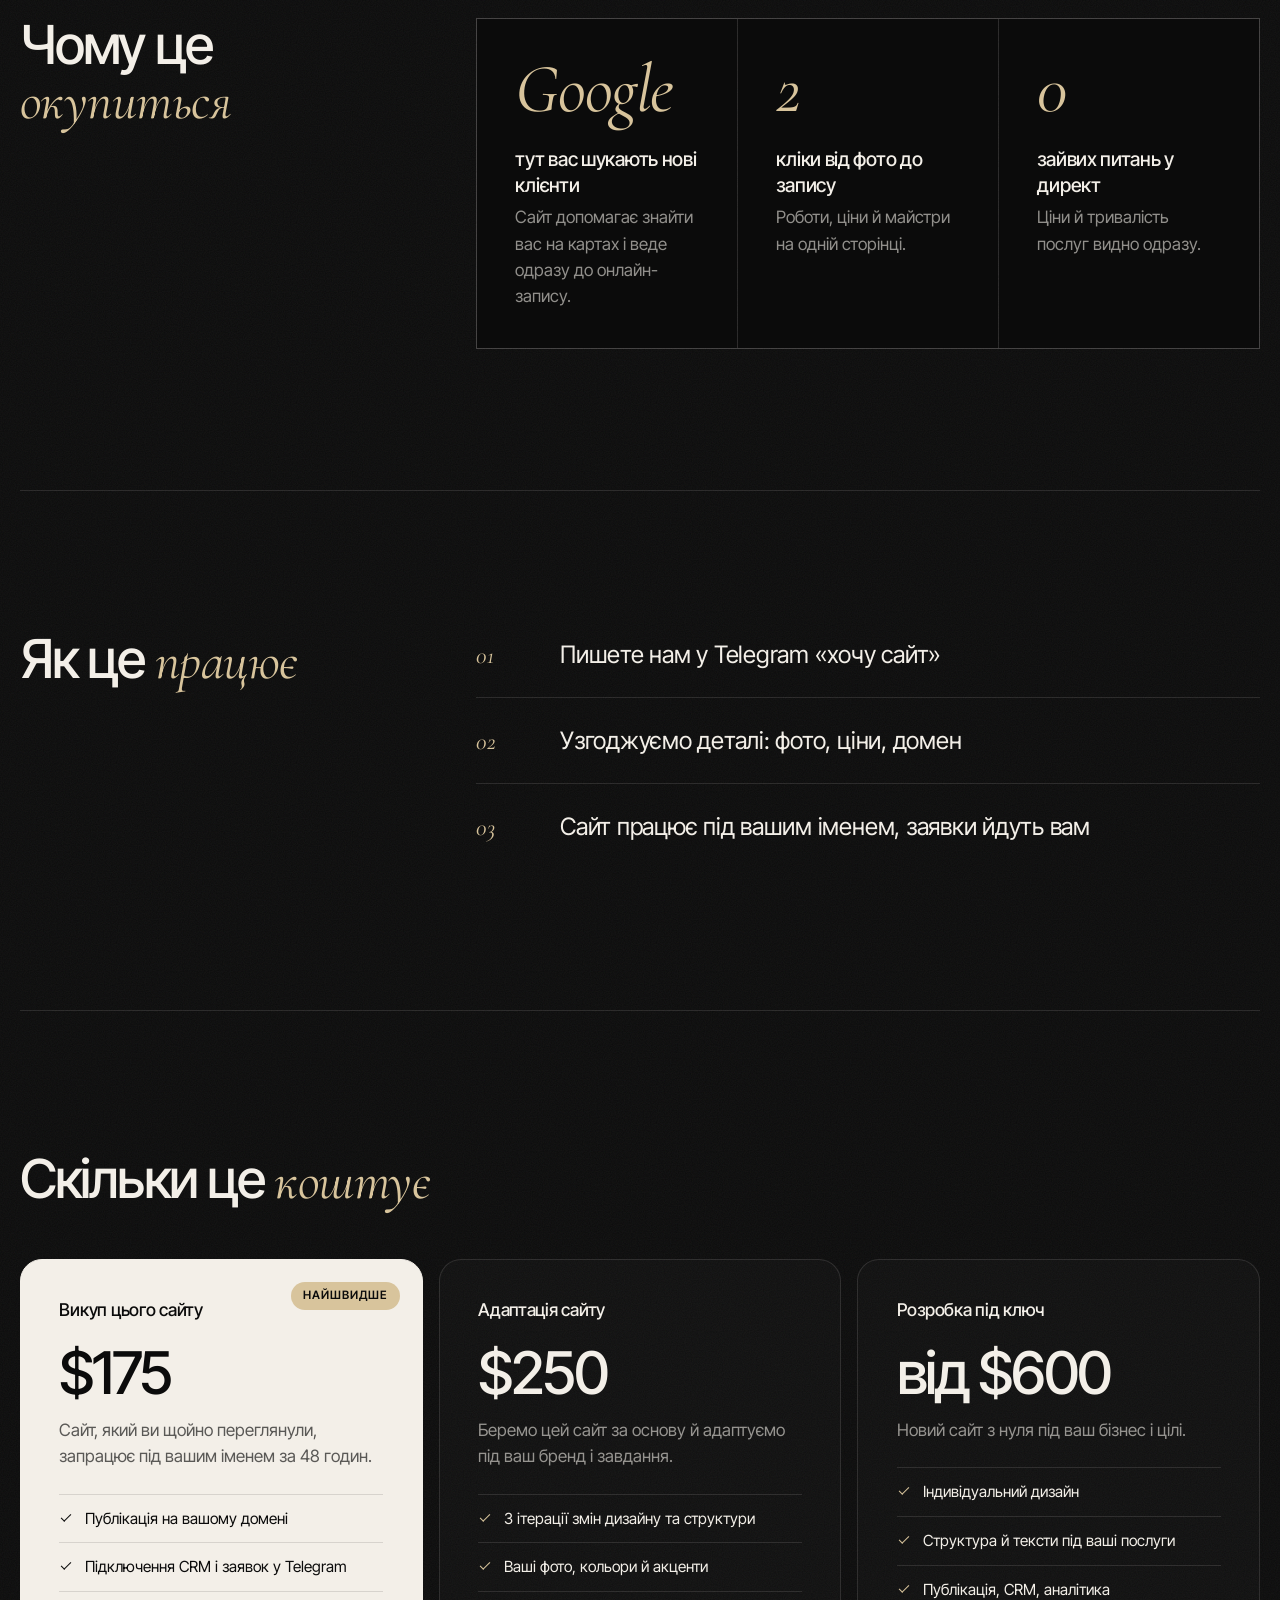
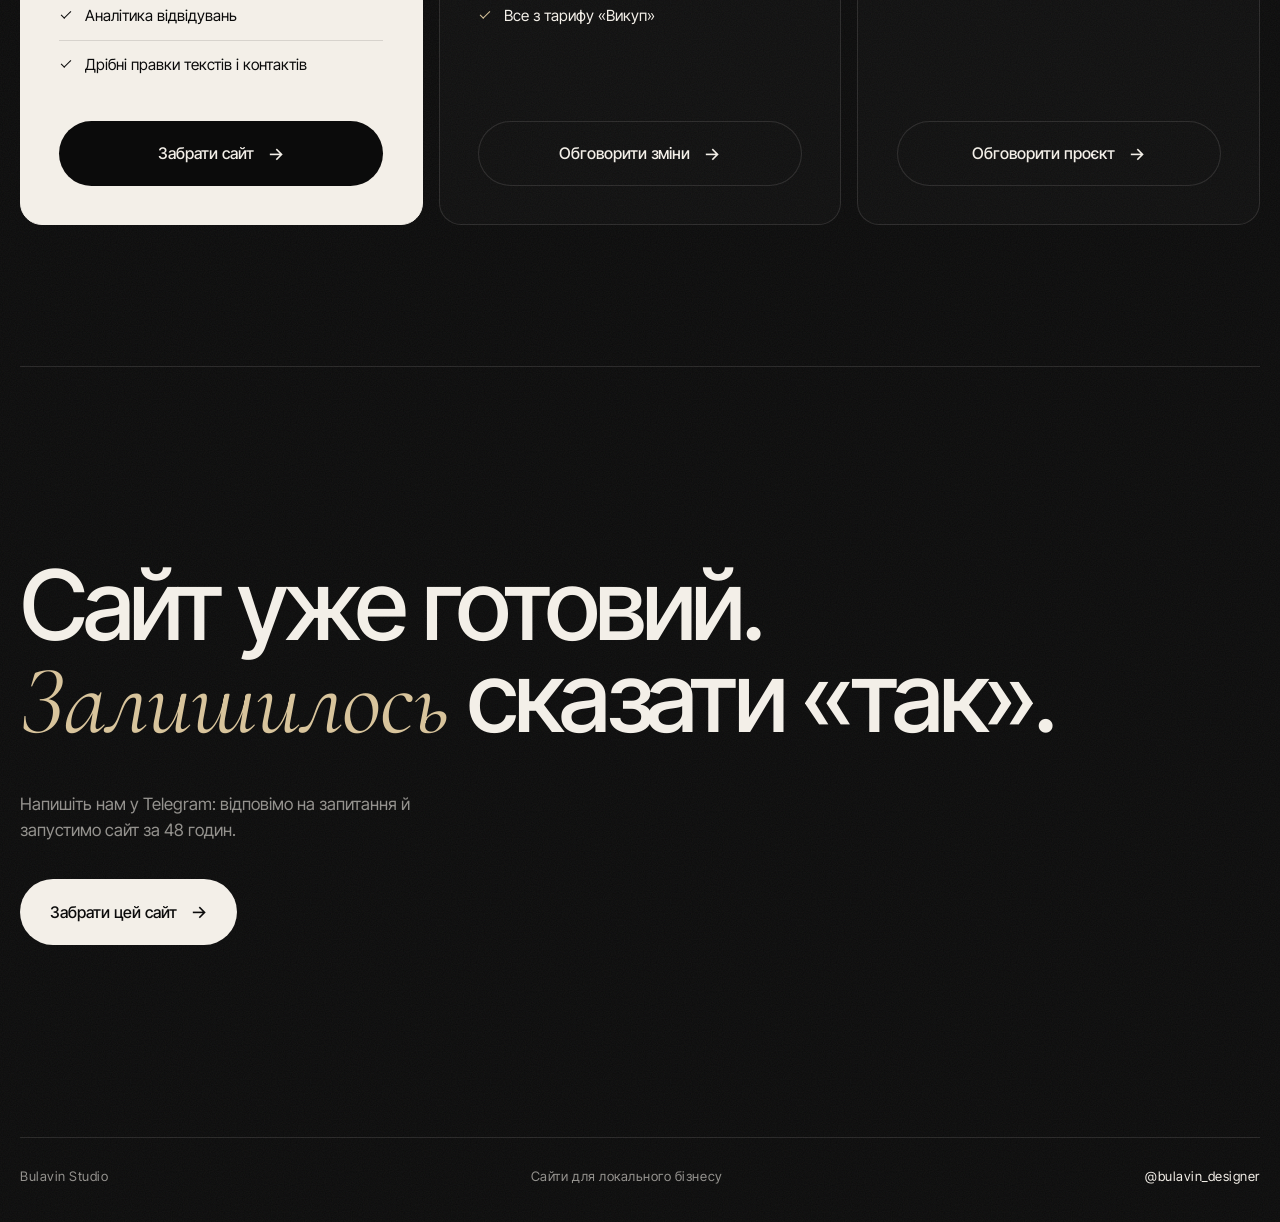
==== commit 1fbdff66: "Update site 2026-11-09" ====
--- a/index.html
+++ b/index.html
@@ -15,7 +15,7 @@
 <link rel="preconnect" href="https://fonts.googleapis.com">
 <link rel="preconnect" href="https://fonts.gstatic.com" crossorigin>
 <link rel="stylesheet" href="https://fonts.googleapis.com/css2?family=Cormorant+Garamond:ital,wght@0,400;0,500;1,400&family=Montserrat:wght@400;500;600&display=swap">
-<link rel="stylesheet" href="style.css?v=2611092301">
+<link rel="stylesheet" href="style.css?v=2611092350">
 <link rel="stylesheet" href="https://fonts.googleapis.com/css2?family=Inter+Tight:wght@400;500;600&family=Cormorant+Garamond:ital,wght@1,400;1,500&display=swap">
 <script type="application/ld+json">{"@context": "https://schema.org", "@type": "BeautySalon", "name": "Anna Stepanova", "url": "https://vibecoder-bulavin.github.io/beauty-space-stepanova/", "telephone": "+380 66 188 0014", "priceRange": "₴₴", "image": "https://vibecoder-bulavin.github.io/beauty-space-stepanova/assets/hero-blond.jpg", "address": {"@type": "PostalAddress", "streetAddress": "вул. Федора Ернста, 16Б", "addressLocality": "Київ", "addressCountry": "UA"}, "geo": {"@type": "GeoCoordinates", "latitude": 50.4165547, "longitude": 30.4634382}, "openingHours": ["Mo-Su 10:00-21:00"], "hasMap": "https://maps.google.com/?cid=15371598958105945912", "sameAs": ["https://www.instagram.com/beauty_space_bystepanova/"], "aggregateRating": {"@type": "AggregateRating", "ratingValue": 4.5, "reviewCount": 40}, "hasOfferCatalog": {"@type": "OfferCatalog", "name": "Anna Stepanova", "itemListElement": [{"@type": "Offer", "itemOffered": {"@type": "Service", "name": "Складне фарбування: Air Touch, шатуш, Total Blond"}, "description": "від 5 500 ₴"}, {"@type": "Offer", "itemOffered": {"@type": "Service", "name": "Вихід з чорного"}, "description": "від 12 000 ₴"}, {"@type": "Offer", "itemOffered": {"@type": "Service", "name": "Фарбування тон в тон"}, "description": "від 4 000 ₴"}, {"@type": "Offer", "itemOffered": {"@type": "Service", "name": "Фарбування коренів"}, "description": "від 2 500 ₴"}, {"@type": "Offer", "itemOffered": {"@type": "Service", "name": "Камуфлювання сивини для чоловіків"}, "description": "700 ₴"}, {"@type": "Offer", "itemOffered": {"@type": "Service", "name": "Жіноча стрижка"}, "description": "від 1 600 ₴"}, {"@type": "Offer", "itemOffered": {"@type": "Service", "name": "Укладка"}, "description": "від 1 200 ₴"}, {"@type": "Offer", "itemOffered": {"@type": "Service", "name": "Чоловіча стрижка"}, "description": "від 1 000 ₴"}, {"@type": "Offer", "itemOffered": {"@type": "Service", "name": "Дитяча стрижка"}, "description": "від 800 ₴"}, {"@type": "Offer", "itemOffered": {"@type": "Service", "name": "Стрижка чубчика"}, "description": "500 ₴"}, {"@type": "Offer", "itemOffered": {"@type": "Service", "name": "Кератинове вирівнювання"}, "description": "від 4 500 ₴"}, {"@type": "Offer", "itemOffered": {"@type": "Service", "name": "Догляд"}, "description": "від 2 600 ₴"}, {"@type": "Offer", "itemOffered": {"@type": "Service", "name": "Догляд: довжина + шкіра голови"}, "description": "від 2 500 ₴"}, {"@type": "Offer", "itemOffered": {"@type": "Service", "name": "Манікюр комплекс з покриттям"}, "description": "від 1 100 ₴"}, {"@type": "Offer", "itemOffered": {"@type": "Service", "name": "Манікюр"}, "description": "750 ₴"}, {"@type": "Offer", "itemOffered": {"@type": "Service", "name": "Чоловічий манікюр"}, "description": "від 800 ₴"}, {"@type": "Offer", "itemOffered": {"@type": "Service", "name": "Нарощення нігтів"}, "description": "від 1 400 ₴"}, {"@type": "Offer", "itemOffered": {"@type": "Service", "name": "Корекція нарощених нігтів"}, "description": "від 1 300 ₴"}, {"@type": "Offer", "itemOffered": {"@type": "Service", "name": "Покриття гель-лаком"}, "description": "400 ₴"}, {"@type": "Offer", "itemOffered": {"@type": "Service", "name": "Френч або лунки"}, "description": "від 300 ₴"}, {"@type": "Offer", "itemOffered": {"@type": "Service", "name": "SPA-догляд для рук або ніг"}, "description": "від 400 ₴"}, {"@type": "Offer", "itemOffered": {"@type": "Service", "name": "Ламінування та фарбування брів"}, "description": "1 300 ₴"}, {"@type": "Offer", "itemOffered": {"@type": "Service", "name": "Корекція та фарбування брів"}, "description": "1 000 ₴"}, {"@type": "Offer", "itemOffered": {"@type": "Service", "name": "Корекція брів"}, "description": "600 ₴"}, {"@type": "Offer", "itemOffered": {"@type": "Service", "name": "Ламінування вій"}, "description": "1 300 ₴"}, {"@type": "Offer", "itemOffered": {"@type": "Service", "name": "Фарбування вій"}, "description": "700 ₴"}, {"@type": "Offer", "itemOffered": {"@type": "Service", "name": "Корекція ниткою, все обличчя"}, "description": "700 ₴"}, {"@type": "Offer", "itemOffered": {"@type": "Service", "name": "Макіяж"}, "description": "1 700 ₴"}]}}</script>
 </head>
@@ -32,23 +32,23 @@
 </div>
 <aside class="pitch" id="pitch" lang="uk">
 <div class="p-intro"><div class="pwrap">
-<p class="pk">Bulavin Studio · демо для «Anna Stepanova»</p>
-<h2 class="ph1">Цей сайт уже <em>зроблений</em> для Anna Stepanova</h2>
-<div class="prow"><p class="psub">Ви щойно переглянули його очима клієнта. Під вашим доменом він запрацює за 48 годин.</p><a href="https://t.me/bulavin_designer" class="pbtn" target="_blank" rel="noopener" data-goal="telegram">Забрати цей сайт</a></div>
+<p class="pk">Bulavin Studio · демо-версія</p>
+<h2 class="ph1">Anna Stepanova: ваш сайт уже <em>готовий</em></h2>
+<div class="prow"><p class="psub">Ви щойно переглянули його очима клієнта. На вашому домені він запрацює за 48 годин.</p><a href="https://t.me/bulavin_designer" class="pbtn" target="_blank" rel="noopener" data-goal="telegram">Забрати цей сайт</a></div>
 <p class="pscroll">Гортайте далі</p>
 </div></div>
 <div class="p-body">
 <div class="pticker" aria-hidden="true"><div><span>Власний домен</span><span>Хостинг</span><span>Google Maps</span><span>Заявки в Telegram</span><span>Аналітика</span><span>Мобільна версія</span><span>Швидкий запуск</span><span>Власний домен</span><span>Хостинг</span><span>Google Maps</span><span>Заявки в Telegram</span><span>Аналітика</span><span>Мобільна версія</span><span>Швидкий запуск</span></div></div>
-<section class="pwrap psec"><h2 class="ph2">Що <em>входить</em></h2><ol class="pinc"><li><span class="pn">01</span><div><h3>Сайт, який ви щойно бачили</h3><p>Тексти, фото, ціни й відгуки вже зібрані. Підправимо під ваші побажання.</p></div></li><li><span class="pn">02</span><div><h3>Ваш домен і хостинг</h3><p>Підключимо власну адресу й візьмемо технічну частину на себе.</p></div></li><li><span class="pn">03</span><div><h3>Заявки одразу в Telegram</h3><p>Кожне звернення з сайту приходить вам повідомленням, без пошти й CRM.</p></div></li><li><span class="pn">04</span><div><h3>Google Maps і пошук</h3><p>Розмітка для Google, сторінки під ключові запити, зв&#x27;язка з вашою карткою на картах.</p></div></li><li><span class="pn">05</span><div><h3>Аналітика</h3><p>Видно, скільки людей зайшло, звідки прийшли і скільки написали.</p></div></li><li><span class="pn">06</span><div><h3>Швидкий і мобільний</h3><p>Легкий сайт, що швидко відкривається навіть через мобільний інтернет.</p></div></li></ol></section>
-<section class="pwrap psec"><h2 class="ph2">Чому це <em>окупиться</em></h2><div class="pwhy"><div class="pw"><strong>Google</strong><h3>тут вас шукають нові клієнти</h3><p>Сайт піднімає вас у картах і веде одразу в онлайн-запис.</p></div><div class="pw"><strong>2</strong><h3>кліки від фото до запису</h3><p>Роботи, ціни й майстри на одній сторінці.</p></div><div class="pw"><strong>0</strong><h3>зайвих питань у директ</h3><p>Ціни й тривалість послуг видно одразу.</p></div></div></section>
+<section class="pwrap psec"><h2 class="ph2">Що <em>входить</em></h2><ol class="pinc"><li><span class="pn">01</span><div><h3>Сайт, який ви щойно бачили</h3><p>Тексти, фото й відгуки вже зібрані. Змінимо все, що скажете.</p></div></li><li><span class="pn">02</span><div><h3>Ваш домен і хостинг</h3><p>Підключимо власну адресу й візьмемо технічну частину на себе.</p></div></li><li><span class="pn">03</span><div><h3>Заявки одразу в Telegram</h3><p>Кожне звернення з сайту приходить вам повідомленням, без пошти й зайвих сервісів.</p></div></li><li><span class="pn">04</span><div><h3>Google Maps і пошук</h3><p>Розмітка для Google, сторінки для ключових запитів, посилання з вашої картки на картах.</p></div></li><li><span class="pn">05</span><div><h3>Аналітика</h3><p>Видно, скільки людей зайшло, звідки прийшли й скільки написали.</p></div></li><li><span class="pn">06</span><div><h3>Швидкий і мобільний</h3><p>Легкий сайт, що швидко відкривається навіть через мобільний інтернет.</p></div></li></ol></section>
+<section class="pwrap psec"><h2 class="ph2">Чому це <em>окупиться</em></h2><div class="pwhy"><div class="pw"><strong>Google</strong><h3>тут вас шукають нові клієнти</h3><p>Сайт допомагає знайти вас на картах і веде одразу до онлайн-запису.</p></div><div class="pw"><strong>2</strong><h3>кліки від фото до запису</h3><p>Роботи, ціни й майстри на одній сторінці.</p></div><div class="pw"><strong>0</strong><h3>зайвих питань у директ</h3><p>Ціни й тривалість послуг видно одразу.</p></div></div></section>
 <section class="pwrap psec"><h2 class="ph2">Як це <em>працює</em></h2><ol class="psteps"><li><span class="pn">01</span><p>Пишете нам у Telegram «хочу сайт»</p></li><li><span class="pn">02</span><p>Узгоджуємо деталі: фото, ціни, домен</p></li><li><span class="pn">03</span><p>Сайт працює під вашим іменем, заявки йдуть вам</p></li></ol></section>
 <section class="pwrap psec pplans-sec"><h2 class="ph2">Скільки це <em>коштує</em></h2><div class="pplans"><article class="pplan on"><span class="ptag">Найшвидше</span><h3>Викуп цього сайту</h3><p class="pprice">$175</p><p class="plead">Сайт, який ви щойно переглянули, запрацює під вашим іменем за 48 годин.</p><ul><li>Публікація на вашому домені</li><li>Підключення CRM і заявок у Telegram</li><li>Аналітика відвідувань</li><li>Дрібні правки текстів і контактів</li></ul><a href="https://t.me/bulavin_designer" class="pbtn" target="_blank" rel="noopener" data-goal="telegram">Забрати сайт</a></article><article class="pplan"><h3>Адаптація сайту</h3><p class="pprice">$250</p><p class="plead">Беремо цей сайт за основу й адаптуємо під ваш бренд і завдання.</p><ul><li>3 ітерації змін дизайну та структури</li><li>Ваші фото, кольори й акценти</li><li>Все з тарифу «Викуп»</li></ul><a href="https://t.me/bulavin_designer" class="pbtn ghost" target="_blank" rel="noopener" data-goal="telegram">Обговорити зміни</a></article><article class="pplan"><h3>Розробка під ключ</h3><p class="pprice">від $600</p><p class="plead">Новий сайт з нуля під ваш бізнес і цілі.</p><ul><li>Індивідуальний дизайн</li><li>Структура й тексти під ваші послуги</li><li>Публікація, CRM, аналітика</li></ul><a href="https://t.me/bulavin_designer" class="pbtn ghost" target="_blank" rel="noopener" data-goal="telegram">Обговорити проєкт</a></article></div></section>
-<section class="pwrap pfinal"><h2 class="ph1">Сайт уже готовий. <em>Залишилось</em> сказати «так».</h2><p class="psub">Напишіть нам у Telegram — відповімо на питання й запустимо сайт за 48 годин.</p><a href="https://t.me/bulavin_designer" class="pbtn" target="_blank" rel="noopener" data-goal="telegram">Забрати цей сайт</a></section>
+<section class="pwrap pfinal"><h2 class="ph1">Сайт уже готовий. <em>Залишилось</em> сказати «так».</h2><p class="psub">Напишіть нам у Telegram: відповімо на запитання й запустимо сайт за 48 годин.</p><a href="https://t.me/bulavin_designer" class="pbtn" target="_blank" rel="noopener" data-goal="telegram">Забрати цей сайт</a></section>
 <footer class="pwrap pfoot"><span>Bulavin Studio</span><span>Сайти для локального бізнесу</span><a href="https://t.me/bulavin_designer" target="_blank" rel="noopener" data-goal="telegram">@bulavin_designer</a></footer>
 </div></aside>
 <div class="mbar"><a href="https://booking.easyweek.com.ua/beauty-space-by-stepanova-3" class="btn" target="_blank" rel="noopener" data-goal="booking">Записатися онлайн</a></div>
 
 <script type="application/json" id="cfg">{"wa": "380661880014", "msg": "Добрий день! Хочу записатися.", "page": "/", "brand": "Anna Stepanova", "t": {"err_name": "Вкажіть ім'я", "err_phone": "Перевірте номер телефону", "sending": "Надсилаємо…"}}</script>
-<script src="site.js?v=2611092301" defer></script>
+<script src="site.js?v=2611092350" defer></script>
 </body>
 </html>
--- a/style.css
+++ b/style.css
@@ -427,8 +427,16 @@
   .ph2{position:static}
   .pwhy{grid-template-columns:1fr}
   .pinc li,.psteps li{grid-template-columns:48px 1fr}
-  .pbtn{width:100%;justify-content:center}
-}
+  .pbtn{width:100%;justify-content:center;padding:16px 24px}
+  /* первый экран: высота = экран, поэтому всё должно поместиться и на маленьком телефоне */
+  .p-intro .pwrap{padding:24px 0 max(20px,env(safe-area-inset-bottom))}
+  .pk{margin-bottom:14px;font-size:.68rem;letter-spacing:.14em;line-height:1.4}
+  .ph1{max-width:none;font-size:clamp(1.85rem,8.6vw,2.6rem);line-height:1.04;letter-spacing:-.03em;margin-bottom:.5em}
+  .prow{padding-top:16px;gap:16px}
+  .psub{font-size:.98rem;line-height:1.45}
+  .pscroll{margin-top:16px}
+}
+@media (max-height:560px){.pscroll{display:none}}
 
 /* тарифы студии */
 .pplans-sec{grid-template-columns:1fr;gap:clamp(32px,4vw,56px)}
